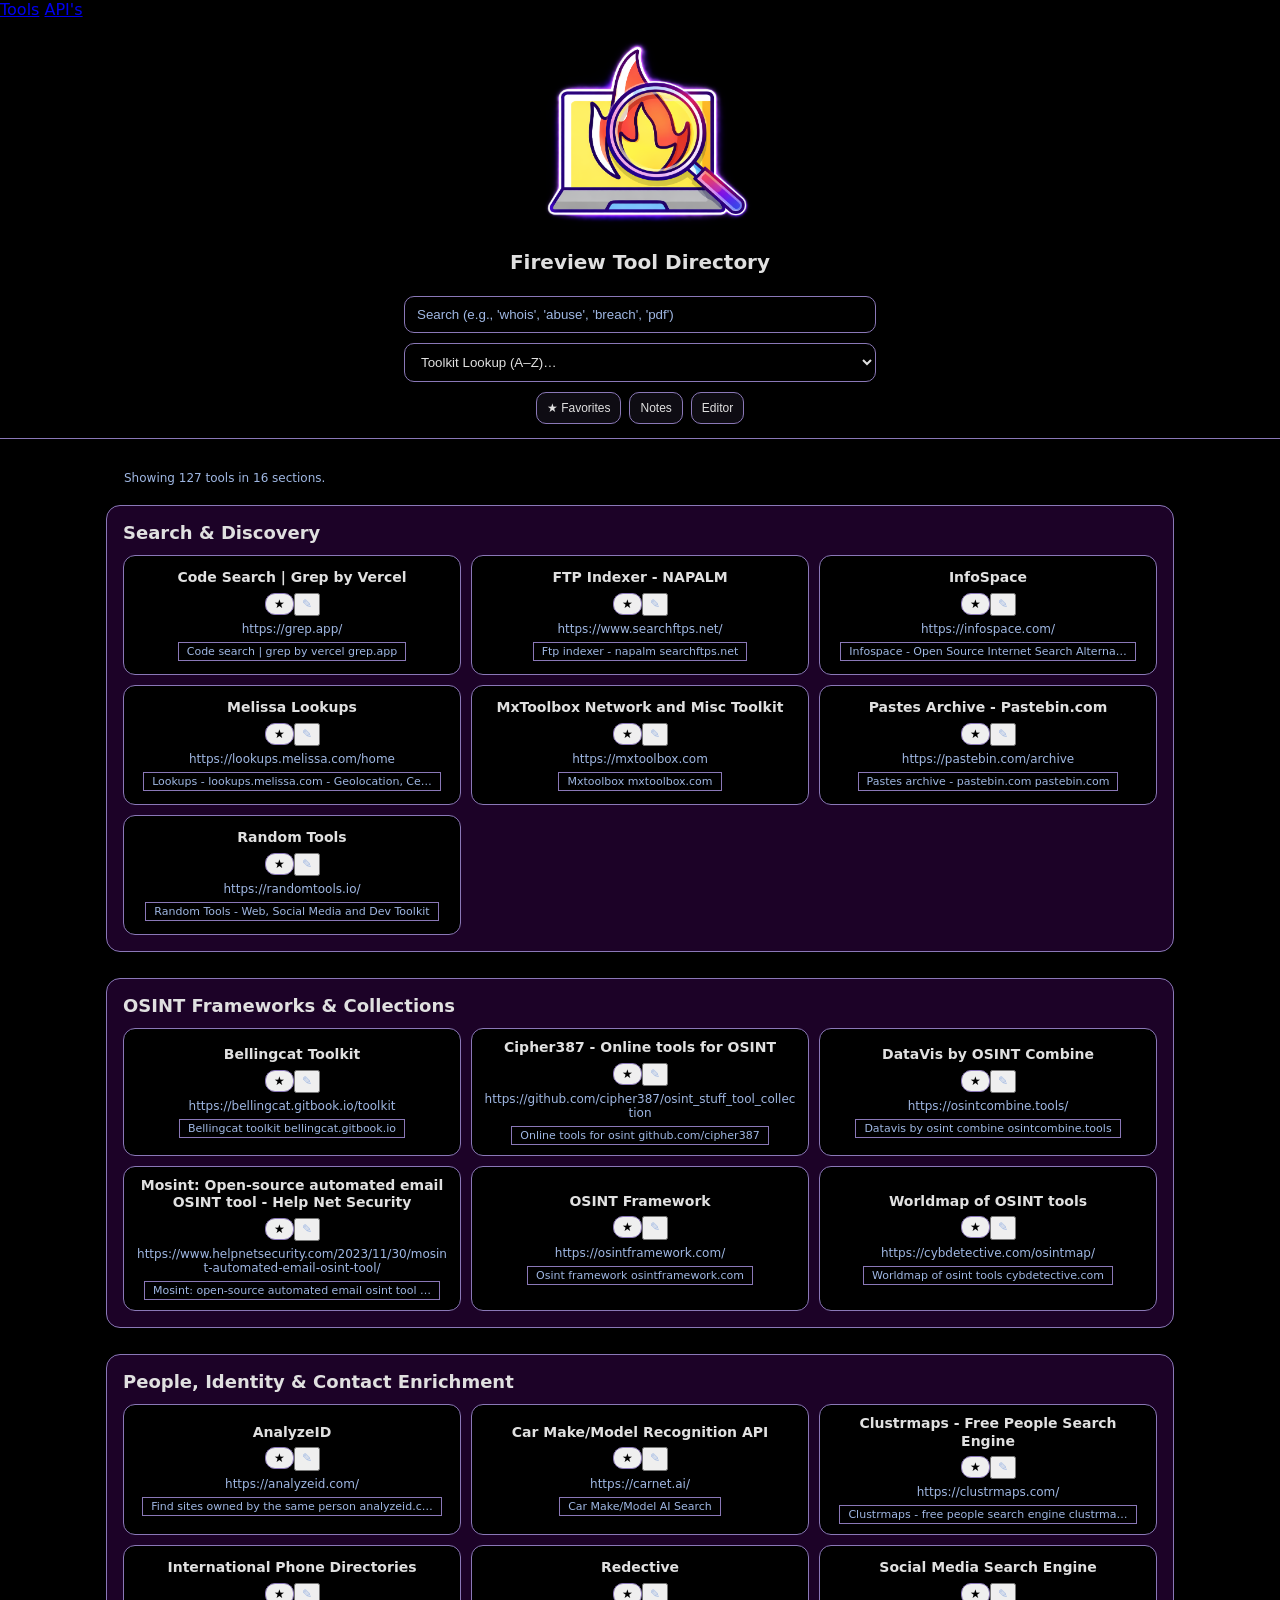
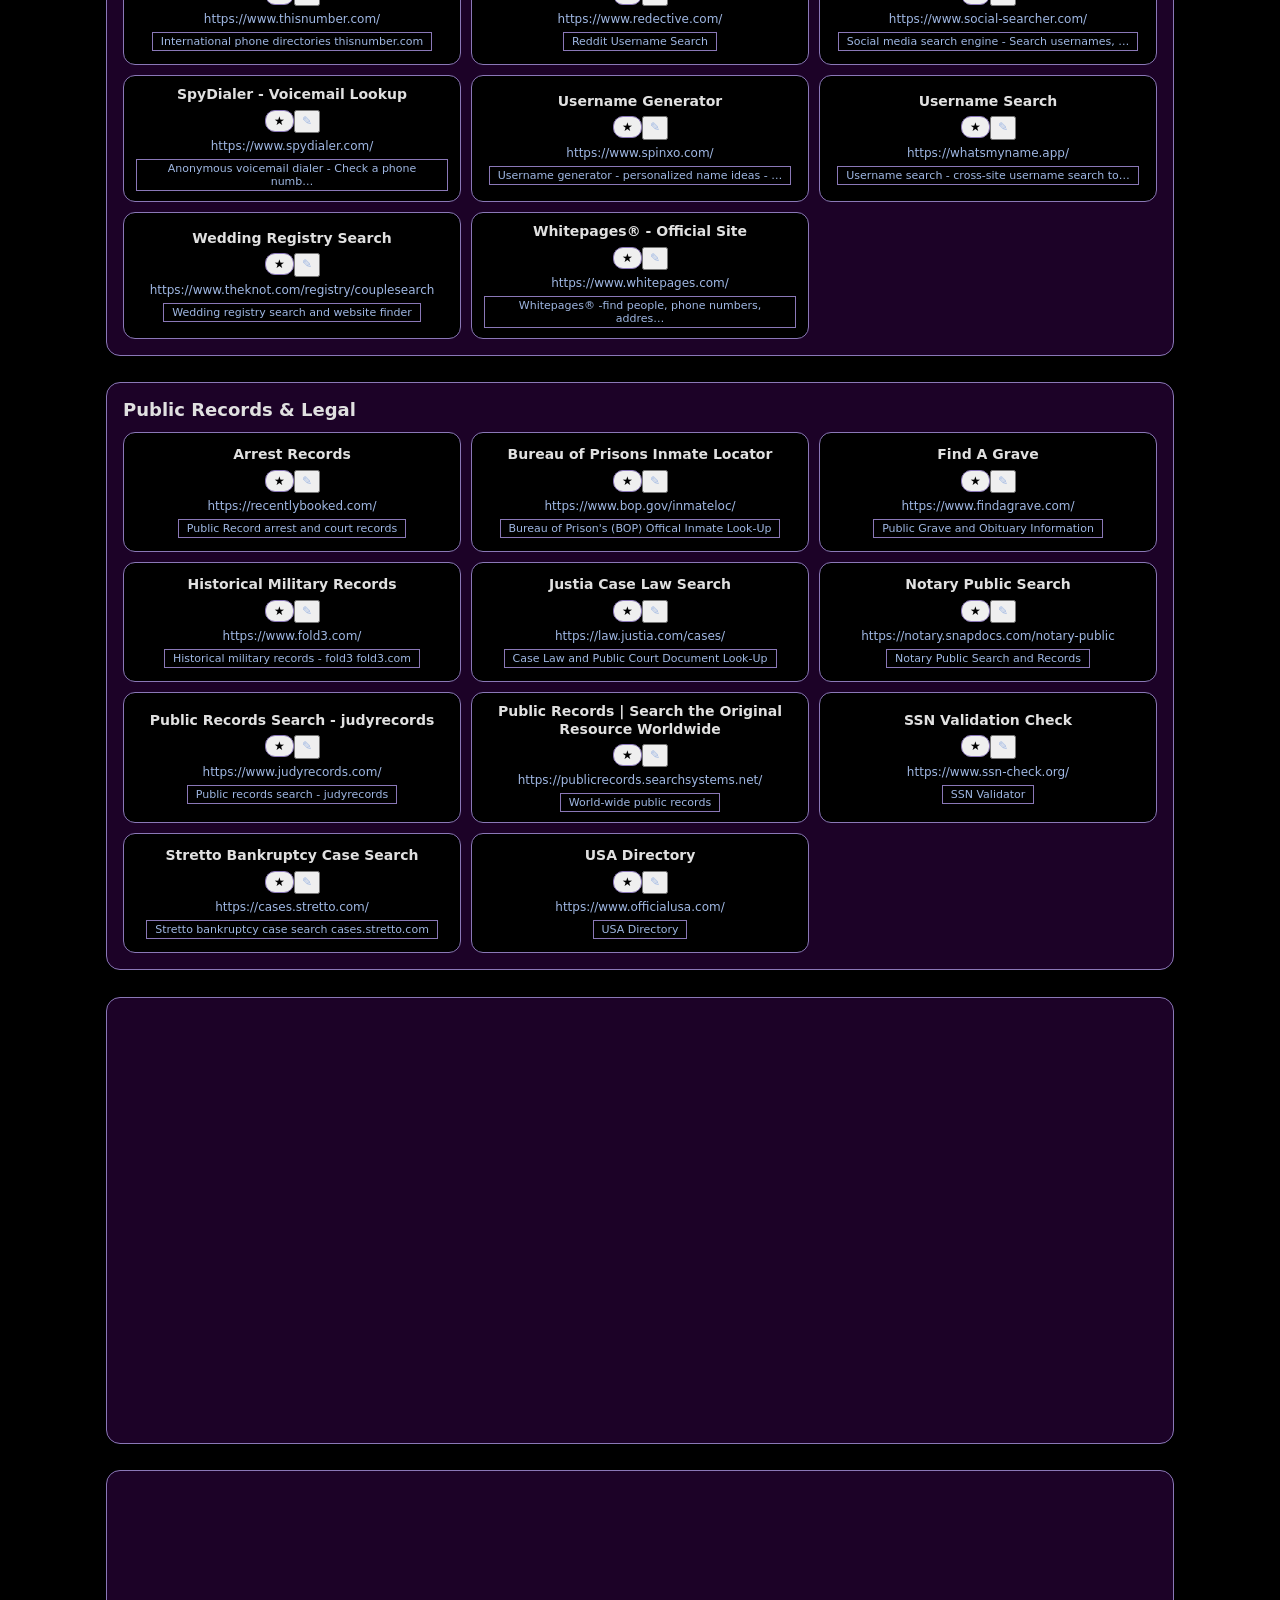
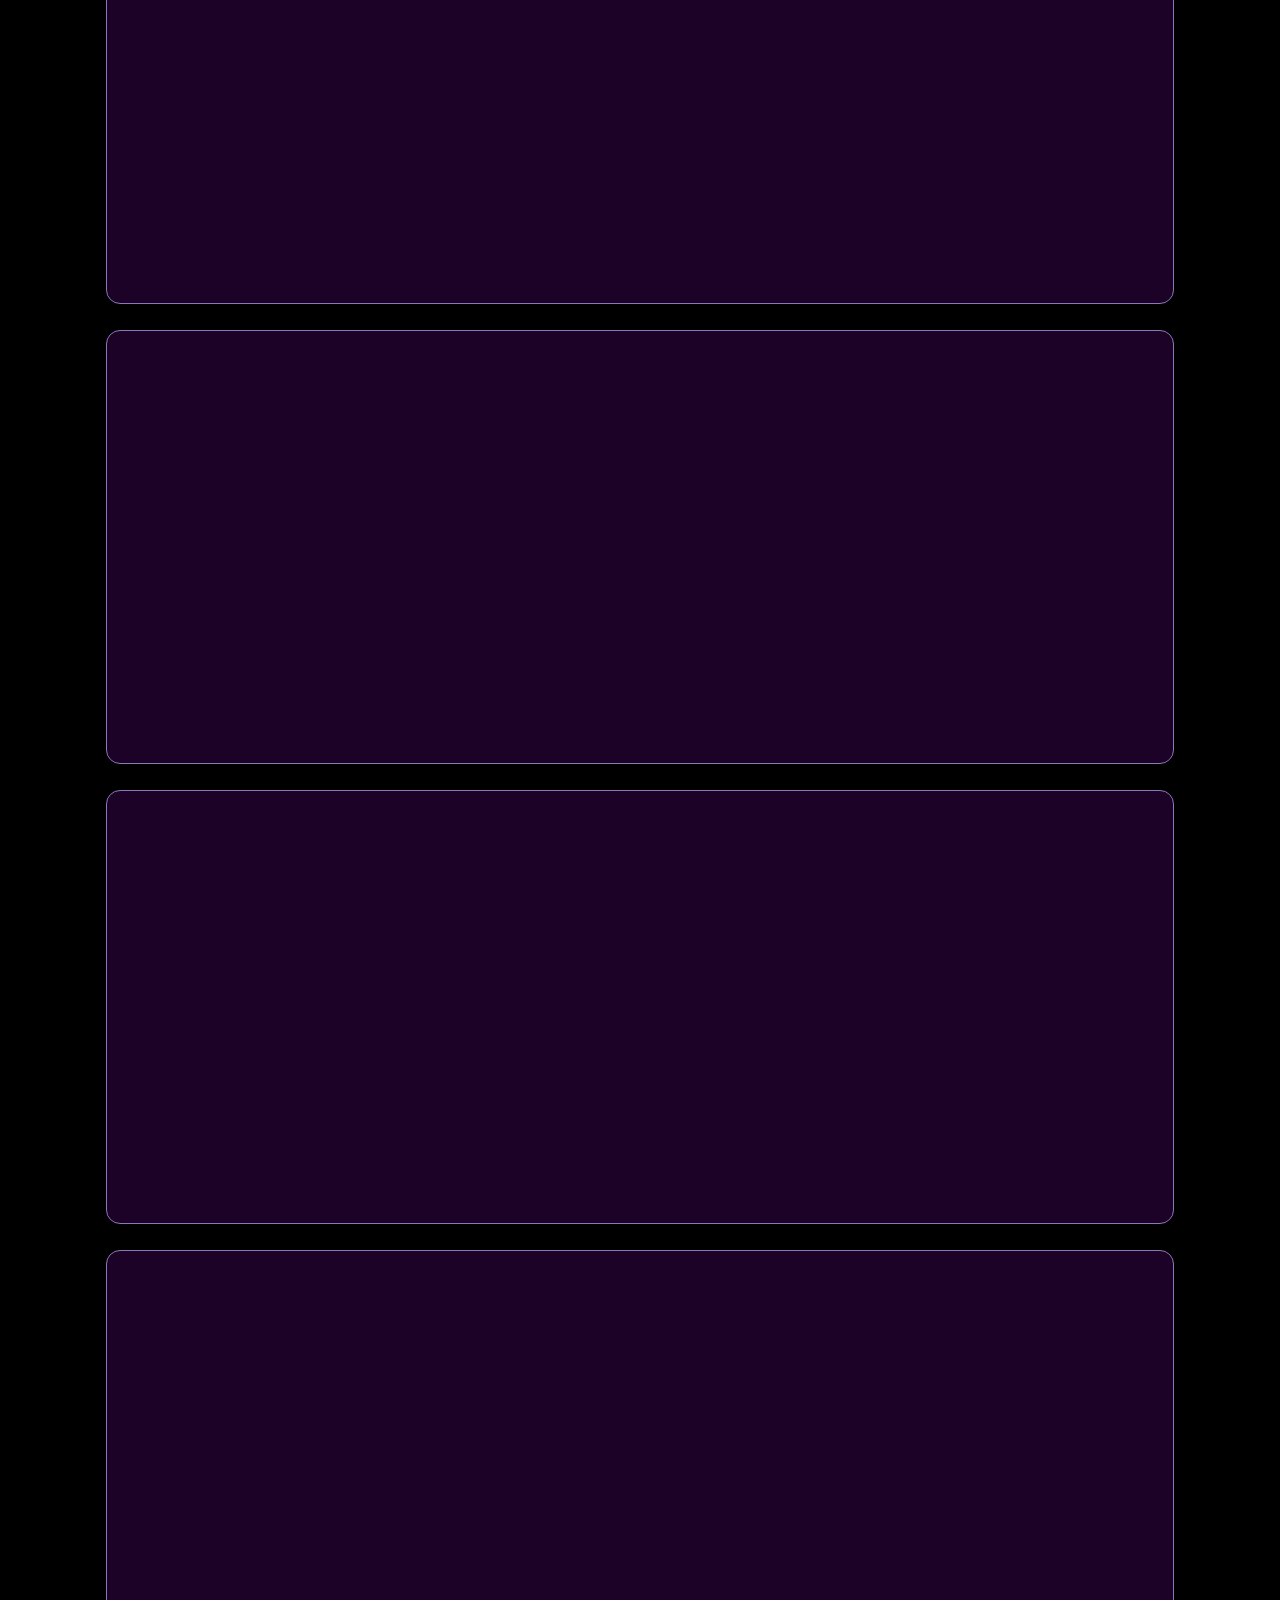
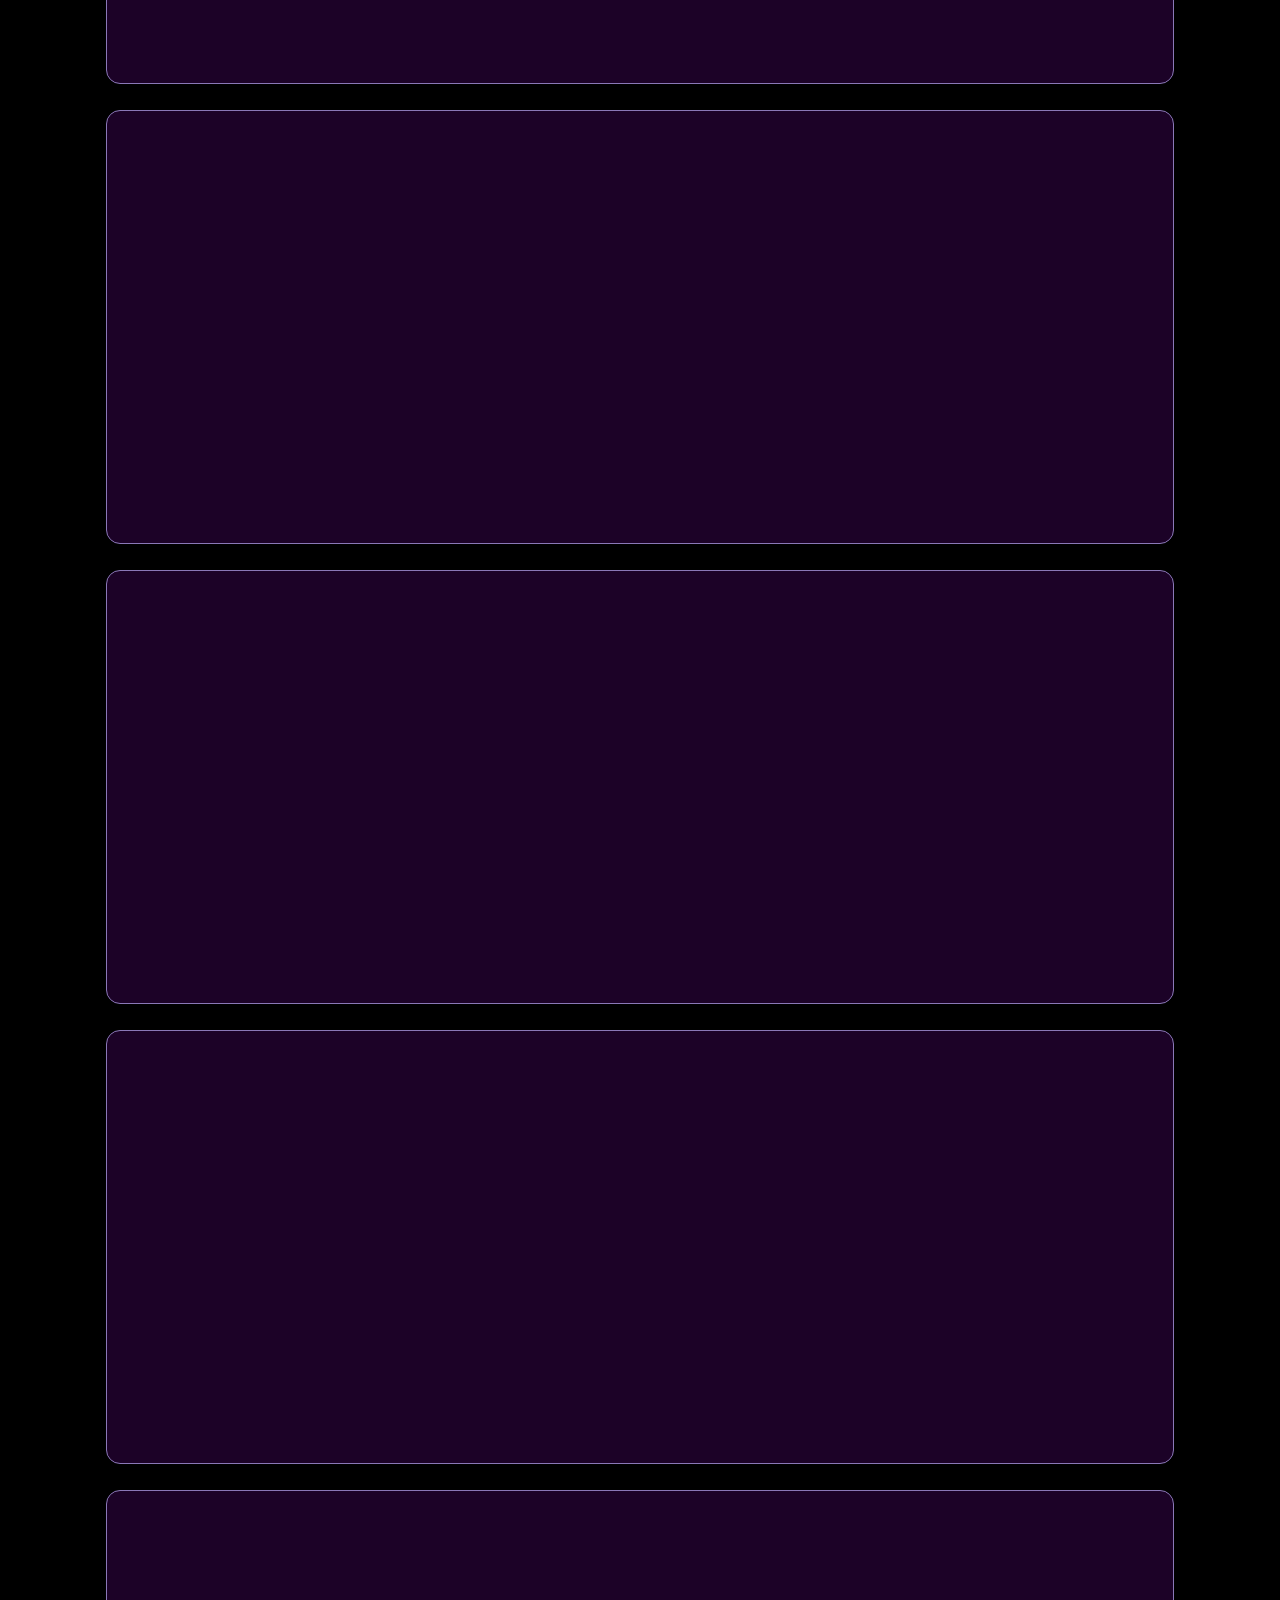
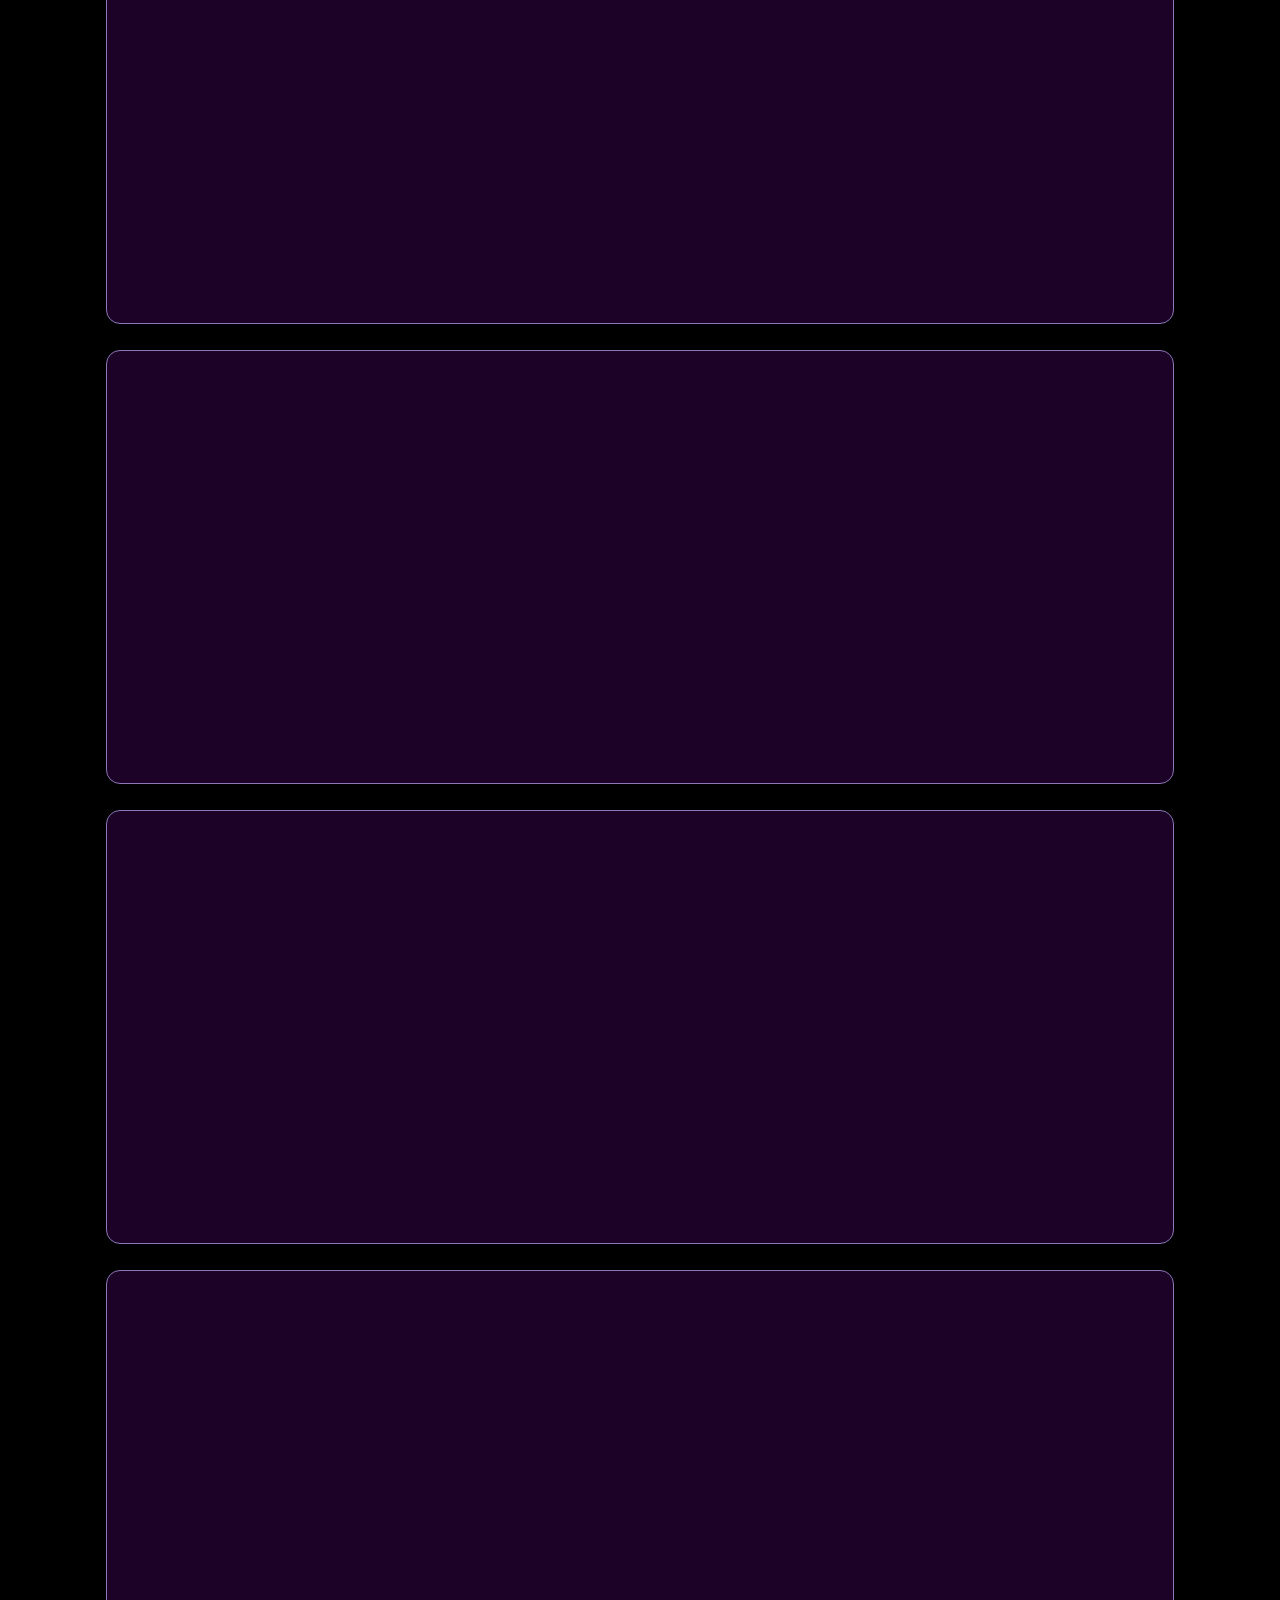
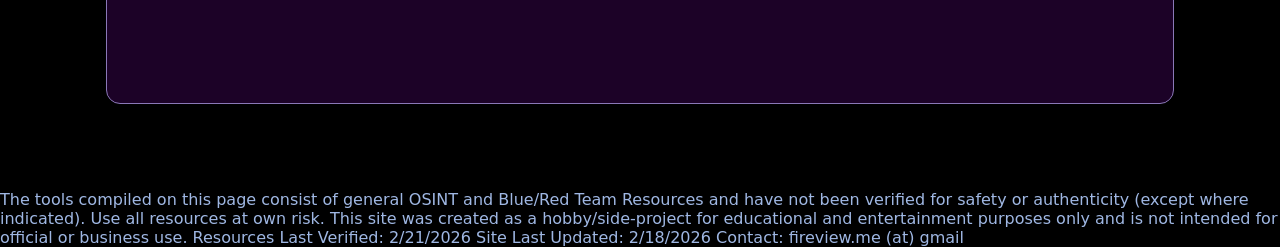
==== index.html @ 8c2f8621 "Update index.html added API page" ====
<!DOCTYPE html>
<html lang="en">
<head>
<meta charset="utf-8"/>
<meta content="width=device-width, initial-scale=1" name="viewport"/>
<meta http-equiv="Content-Security-Policy" content="default-src 'self'; img-src 'self' data:; style-src 'self'; script-src 'self'; base-uri 'self'; form-action 'self'; object-src 'none';"/>
<title>OSINT Tools Directory</title>
<nav class="site-nav"> <!-- API Nav Menu -->
  <a href="index.html" class="nav-link active">Tools</a>
  <a href="apis.html" class="nav-link">API's</a>
</nav>
<link href="images/Fireview_Logo_Final.png" rel="icon" type="image/png"/>
<link href="images/Fireview_favicon_black.ico" rel="icon" type="image/x-icon"/>
<link rel="stylesheet" href="assets/styles.css"/>
</head>
<body>
<header>
  <div class="wrap header-inner">
   <img class="site-logo" src="images/Fireview_Logo_No_Background.png" alt="Site Logo">
    <h1>Fireview Tool Directory</h1>
    <div class="controls">
      <input id="q" aria-label="Search tools" placeholder="Search (e.g., 'whois', 'abuse', 'breach', 'pdf')" type="search"/>
      <select aria-label="Open tool by name" id="alphaMenu">
        <option value="">Toolkit Lookup (A–Z)…</option>
      </select>
<!-- Favorites Toggle -->
      <div class="top-actions" id="topActions">
  <button class="btn ghost" id="btnFavToggle" title="Show favorites only (f)">★ Favorites</button>
  <button class="btn ghost" id="btnNotes" title="Open notes (n)">Notes</button>
  <button class="btn ghost" id="btnEditor" title="Open editor (e)">Editor</button>
</div>
<!-- Category Labels -->
      <div class="badges" id="badges">
        <a class="badge" href="#search-and-discovery"><span>Search &amp; Discovery</span> <span class="count">(10)</span></a>
        <a class="badge" href="#osint-frameworks-and-collections"><span>OSINT Frameworks &amp; Collections</span> <span class="count">(6)</span></a>
        <a class="badge" href="#people-identity-and-contact-enrichment"><span>People, Identity &amp; Contact Enrichment</span> <span class="count">(8)</span></a>
        <a class="badge" href="#public-records-and-legal"><span>Public Records &amp; Legal</span> <span class="count">(11)</span></a>
        <a class="badge" href="#companies-entities-and-corporate-registries"><span>Companies, Entities &amp; Corporate Registries</span> <span class="count">(7)</span></a>
        <a class="badge" href="#government-and-standards"><span>Government &amp; Standards</span> <span class="count">(11)</span></a>
        <a class="badge" href="#network-ip-and-infrastructure"><span>Network, IP &amp; Infrastructure</span> <span class="count">(17)</span></a>
        <a class="badge" href="#web-dns-ssl-and-email-diagnostics"><span>Web, DNS, SSL &amp; Email Diagnostics</span> <span class="count">(7)</span></a>
        <a class="badge" href="#threat-intel-malware-and-sandboxes"><span>Threat Intel, Malware &amp; Sandboxes</span> <span class="count">(3)</span></a>
        <a class="badge" href="#leaks-breaches-and-exploits"><span>Leaks, Breaches &amp; Exploits</span> <span class="count">(9)</span></a>
        <a class="badge" href="#web-archives-and-caching"><span>Web Archives &amp; Caching</span> <span class="count">(10)</span></a>
        <a class="badge" href="#media-files-and-forensics"><span>Media, Files &amp; Forensics</span> <span class="count">(7)</span></a>
        <a class="badge" href="#utilities-decode-convert-and-generate"><span>Utilities: Decode, Convert &amp; Generate</span> <span class="count">(13)</span></a>
        <a class="badge" href="#finance-and-investing-reference"><span>Finance &amp; Investing Reference</span> <span class="count">(4)</span></a>
        <a class="badge" href="#monitoring-and-outages"><span>Monitoring &amp; Outages</span> <span class="count">(4)</span></a>
        <a class="badge" href="#link-tracking-and-ip-loggers-use-ethically"><span>Link Tracking &amp; IP Loggers (Use Ethically)</span> <span class="count">(2)</span></a>
      </div>
    </div>
  </div>
</header>
<main id="main">
  <div id="resultsBar" class="results" aria-live="polite"></div>
  <div id="emptyState" class="empty hidden">No results. Try fewer or more generic keywords.</div>
<section data-category="Indexers &amp; Toolkits" id="search-and-discovery"><h2>Search &amp; Discovery</h2>
<ul>
<li class="tool" data-title="code search | grep by vercel grep.app https://grep.app/">
<div class="link">Code Search | Grep by Vercel</div>
<div class="meta"><a class="url-link" href="https://grep.app/" rel="noopener noreferrer" target="_blank">https://grep.app/</a>
<span class="pill"></span>
</div>
</li>
<li class="tool" data-title="ftp indexer - napalm searchftps.net https://www.searchftps.net/">
<div class="link">FTP Indexer - NAPALM</div>
<div class="meta"><a class="url-link" href="https://www.searchftps.net/" rel="noopener noreferrer" target="_blank">https://www.searchftps.net/</a>
<span class="pill"></span>
</div>
</li>
<li class="tool" data-title="infospace - Open Source Internet Search Alternative - infospace.com https://infospace.com/">
<div class="link">InfoSpace</div>
<div class="meta"><a class="url-link" href="https://infospace.com/" rel="noopener noreferrer" target="_blank">https://infospace.com/</a>
<span class="pill"></span>
</div>
</li>
<li class="tool" data-title="Lookups  - lookups.melissa.com - Geolocation, Census, Person and Business Lookup">
<div class="link">Melissa Lookups</div>
<div class="meta"><a class="url-link" href="https://lookups.melissa.com/home" rel="noopener noreferrer" target="_blank">https://lookups.melissa.com/home</a>
<span class="pill"></span>
</div>
</li>
<li class="tool" data-title="mxtoolbox mxtoolbox.com https://mxtoolbox.com">
<div class="link">MxToolbox Network and Misc Toolkit</div>
<div class="meta"><a class="url-link" href="https://mxtoolbox.com" rel="noopener noreferrer" target="_blank">https://mxtoolbox.com</a>
<span class="pill"></span>
</div>
</li>
<li class="tool" data-title="pastes archive - pastebin.com pastebin.com https://pastebin.com/archive">
<div class="link">Pastes Archive - Pastebin.com</div>
<div class="meta"><a class="url-link" href="https://pastebin.com/archive" rel="noopener noreferrer" target="_blank">https://pastebin.com/archive</a>
<span class="pill"></span>
</div>
</li>
<li class="tool" data-title="Random Tools - Web, Social Media and Dev Toolkit">
<div class="link">Random Tools</div>
<div class="meta"><a class="url-link" href="https://randomtools.io/" rel="noopener noreferrer" target="_blank">https://randomtools.io/</a>
<span class="pill"></span>
</div>
</li>
</ul>
</section>
<section data-category="OSINT Frameworks &amp; Collections" id="osint-frameworks-and-collections"><h2>OSINT Frameworks &amp; Collections</h2>
<ul>
<li class="tool" data-title="bellingcat toolkit bellingcat.gitbook.io https://bellingcat.gitbook.io/toolkit">
<div class="link">Bellingcat Toolkit</div>
<div class="meta"><a class="url-link" href="https://bellingcat.gitbook.io/toolkit" rel="noopener noreferrer" target="_blank">https://bellingcat.gitbook.io/toolkit</a>
<span class="pill"></span>
</div>
</li>
<li class="tool" data-title="online tools for osint github.com/cipher387">
<div class="link">Cipher387 - Online tools for OSINT</div>
<div class="meta"><a class="url-link" href="https://github.com/cipher387/osint_stuff_tool_collection" rel="noopener noreferrer" target="_blank">https://github.com/cipher387/osint_stuff_tool_collection</a>
<span class="pill"></span>
</div>
</li>
<li class="tool" data-title="datavis by osint combine osintcombine.tools https://osintcombine.tools/">
<div class="link">DataVis by OSINT Combine</div>
<div class="meta"><a class="url-link" href="https://osintcombine.tools/" rel="noopener noreferrer" target="_blank">https://osintcombine.tools/</a>
<span class="pill"></span>
</div>
</li>
<li class="tool" data-title="mosint: open-source automated email osint tool - help net security helpnetsecurity.com https://www.helpnetsecurity.com">
<div class="link">Mosint: Open-source automated email OSINT tool - Help Net Security</div>
<div class="meta"><a class="url-link" href="https://www.helpnetsecurity.com" rel="noopener noreferrer" target="_blank">https://www.helpnetsecurity.com/2023/11/30/mosint-automated-email-osint-tool/</a>
<span class="pill"></span>
</div>
</li>
<li class="tool" data-title="osint framework osintframework.com https://osintframework.com/">
<div class="link">OSINT Framework</div>
<div class="meta"><a class="url-link" href="https://osintframework.com/" rel="noopener noreferrer" target="_blank">https://osintframework.com/</a>
<span class="pill"></span>
</div>
</li>
<li class="tool" data-title="worldmap of osint tools cybdetective.com https://cybdetective.com/osintmap/">
<div class="link">Worldmap of OSINT tools</div>
<div class="meta"><a class="url-link" href="https://cybdetective.com/osintmap/" rel="noopener noreferrer" target="_blank">https://cybdetective.com/osintmap/</a>
<span class="pill"></span>
</div>
</li>
</ul>
</section>
<section data-category="People, Identity &amp; Contact Enrichment" id="people-identity-and-contact-enrichment"><h2>People, Identity &amp; Contact Enrichment</h2>
<ul>
<li class="tool" data-title="find sites owned by the same person analyzeid.com https://analyzeid.com/">
<div class="link">AnalyzeID</div>
<div class="meta"><a class="url-link" href="https://analyzeid.com/" rel="noopener noreferrer" target="_blank">https://analyzeid.com/</a>
<span class="pill"></span>
</div>
</li>
<li class="tool" data-title="Car Make/Model AI Search">
<div class="link">Car Make/Model Recognition API</div>
<div class="meta"><a class="url-link" href="https://carnet.ai/" rel="noopener noreferrer" target="_blank">https://carnet.ai/</a>
<span class="pill"></span>
</div>
</li>
<li class="tool" data-title="clustrmaps - free people search engine clustrmaps.com https://clustrmaps.com/">
<div class="link">Clustrmaps - Free People Search Engine</div>
<div class="meta"><a class="url-link" href="https://clustrmaps.com/" rel="noopener noreferrer" target="_blank">https://clustrmaps.com/</a>
<span class="pill"></span>
</div>
</li>
<li class="tool" data-title="international phone directories thisnumber.com https://www.thisnumber.com/">
<div class="link">International Phone Directories</div>
<div class="meta"><a class="url-link" href="https://www.thisnumber.com/" rel="noopener noreferrer" target="_blank">https://www.thisnumber.com/</a>
<span class="pill"></span>
</div>
</li>
<li class="tool" data-title="Reddit Username Search">
<div class="link">Redective</div>
<div class="meta"><a class="url-link" href="https://www.redective.com/" rel="noopener noreferrer" target="_blank">https://www.redective.com/</a>
<span class="pill"></span>
</div>
</li>
<li class="tool" data-title="social media search engine - Search usernames, hashtags, comments, profiles and more">
<div class="link">Social Media Search Engine</div>
<div class="meta"><a class="url-link" href="https://www.social-searcher.com/" rel="noopener noreferrer" target="_blank">https://www.social-searcher.com/</a>
<span class="pill"></span>
</div>
</li>
<li class="tool" data-title="Anonymous voicemail dialer - Check a phone numbers voicemail https://www.spydialer.com/">
<div class="link">SpyDialer - Voicemail Lookup</div>
<div class="meta"><a class="url-link" href="https://www.spydialer.com/" rel="noopener noreferrer" target="_blank">https://www.spydialer.com/</a>
<span class="pill"></span>
</div>
</li>
<li class="tool" data-title="username generator - personalized name ideas - available usernames search spinxo.com https://www.spinxo.com/">
<div class="link">Username Generator</div>
<div class="meta"><a class="url-link" href="https://www.spinxo.com/" rel="noopener noreferrer" target="_blank">https://www.spinxo.com/</a>
<span class="pill"></span>
</div>
</li>
<li class="tool" data-title="username search - cross-site username search tool - export to csv and other formats">
<div class="link">Username Search</div>
<div class="meta"><a class="url-link" href="https://whatsmyname.app/" rel="noopener noreferrer" target="_blank">https://whatsmyname.app/</a>
<span class="pill"></span>
</div>
</li>
<li class="tool" data-title="wedding registry search and website finder">
<div class="link">Wedding Registry Search</div>
<div class="meta"><a class="url-link" href="https://www.theknot.com/registry/couplesearch" rel="noopener noreferrer" target="_blank">https://www.theknot.com/registry/couplesearch</a>
<span class="pill"></span>
</div>
</li>
<li class="tool" data-title="whitepages® -find people, phone numbers, addresses &amp; more">
<div class="link">Whitepages® - Official Site</div>
<div class="meta"><a class="url-link" href="https://www.whitepages.com/" rel="noopener noreferrer" target="_blank">https://www.whitepages.com/</a>
<span class="pill"></span>
</div>
</li>
</ul>
</section>
<section data-category="Public Records &amp; Legal" id="public-records-and-legal"><h2>Public Records &amp; Legal</h2>
<ul>
<li class="tool" data-title="Public Record arrest and court records">
<div class="link">Arrest Records</div>
<div class="meta"><a class="url-link" href="https://recentlybooked.com/" rel="noopener noreferrer" target="_blank">https://recentlybooked.com/</a>
<span class="pill"></span>
</div>
</li>
<li class="tool" data-title="Bureau of Prison's (BOP) Offical Inmate Look-Up">
<div class="link">Bureau of Prisons Inmate Locator</div>
<div class="meta"><a class="url-link" href="https://www.bop.gov/inmateloc/" rel="noopener noreferrer" target="_blank">https://www.bop.gov/inmateloc/</a><span class="pill"></span>
</div>
</li>
<li class="tool" data-title="Public Grave and Obituary Information">
<div class="link">Find A Grave</div>
<div class="meta"><a class="url-link" href="https://www.findagrave.com/" rel="noopener noreferrer" target="_blank">https://www.findagrave.com/</a>
<span class="pill"></span>
</div>
</li>
<li class="tool" data-title="historical military records - fold3 fold3.com https://www.fold3.com/">
<div class="link">Historical Military Records</div>
<div class="meta"><a class="url-link" href="https://www.fold3.com/" rel="noopener noreferrer" target="_blank">https://www.fold3.com/</a>
<span class="pill"></span>
</div>
</li>
<li class="tool" data-title="Case Law and Public Court Document Look-Up">
<div class="link">Justia Case Law Search</div>
<div class="meta"><a class="url-link" href="https://law.justia.com/cases/" rel="noopener noreferrer" target="_blank">https://law.justia.com/cases/</a>
<span class="pill"></span>
</div>
</li>
<li class="tool" data-title="Notary Public Search and Records">
<div class="link">Notary Public Search</div>
<div class="meta"><a class="url-link" href="https://notary.snapdocs.com/notary-public" rel="noopener noreferrer" target="_blank">https://notary.snapdocs.com/notary-public</a>
<span class="pill"></span>
</div>
</li>
<li class="tool" data-title="public records search - judyrecords">
<div class="link">Public Records Search - judyrecords</div>
<div class="meta"><a class="url-link" href="https://www.judyrecords.com/" rel="noopener noreferrer" target="_blank">https://www.judyrecords.com/</a>
<span class="pill"></span>
</div>
</li>
<li class="tool" data-title="World-wide public records">
<div class="link">Public Records | Search the Original Resource Worldwide</div>
<div class="meta"><a class="url-link" href="https://publicrecords.searchsystems.net/" rel="noopener noreferrer" target="_blank">https://publicrecords.searchsystems.net/</a>
<span class="pill"></span>
</div>
</li>
<li class="tool" data-title="SSN Validator">
<div class="link">SSN Validation Check</div>
<div class="meta"><a class="url-link" href="https://www.ssn-check.org/" rel="noopener noreferrer" target="_blank">https://www.ssn-check.org/</a>
<span class="pill"></span>
</div>
</li>
<li class="tool" data-title="stretto bankruptcy case search cases.stretto.com https://cases.stretto.com/">
<div class="link">Stretto Bankruptcy Case Search</div>
<div class="meta"><a class="url-link" href="https://cases.stretto.com/" rel="noopener noreferrer" target="_blank">https://cases.stretto.com/</a>
<span class="pill"></span>
</div>
</li>
<li class="tool" data-title="USA Directory">
<div class="link">USA Directory</div>
<div class="meta"><a class="url-link" href="https://www.officialusa.com/" rel="noopener noreferrer" target="_blank">https://www.officialusa.com/</a>
<span class="pill"></span>
</div>
</li>
</ul>
</section>
<section data-category="Companies, Entities &amp; Corporate Registries" id="companies-entities-and-corporate-registries"><h2>Companies, Entities &amp; Corporate Registries</h2>
<ul>
<li class="tool" data-title="email finder: free email search - no signup required | experte.com experte.com https://www.experte.com/email-finder">
<div class="link">Business Email Finder: Free Business Email Search</div>
<div class="meta"><a class="url-link" href="https://www.experte.com/email-finder" rel="noopener noreferrer" target="_blank">https://www.experte.com/email-finder</a>
<span class="pill"></span>
</div>
</li>
<li class="tool" data-title="Corporate Information and News">
<div class="link">Company Index | The Layoff</div>
<div class="meta"><a class="url-link" href="https://www.thelayoff.com/index/e/page-1" rel="noopener noreferrer" target="_blank">https://www.thelayoff.com/index/e/page-1</a>
<span class="pill"></span>
</div>
</li>
<li class="tool" data-title="corporation wiki - find connections between people and companies">
<div class="link">Corporation Wiki - Find Connections between People and Companies</div>
<div class="meta"><a class="url-link" href="https://www.corporationwiki.com/" rel="noopener noreferrer" target="_blank">https://www.corporationwiki.com/</a>
<span class="pill"></span>
</div>
</li>
<li class="tool" data-title="importyeti - find quality suppliers importyeti.com https://www.importyeti.com/">
<div class="link">ImportYeti - Find Quality Suppliers</div>
<div class="meta"><a class="url-link" href="https://www.importyeti.com/" rel="noopener noreferrer" target="_blank">https://www.importyeti.com/</a>
<span class="pill"></span>
</div>
</li>
<li class="tool" data-title="open payrolls public salary database openpayrolls.com https://openpayrolls.com/">
<div class="link">Open Payrolls</div>
<div class="meta"><a class="url-link" href="https://openpayrolls.com/" rel="noopener noreferrer" target="_blank">https://openpayrolls.com/</a>
<span class="pill"></span>
</div>
</li>
<li class="tool" data-title="opencorporates.com opencorporates.com https://opencorporates.com/">
<div class="link">opencorporates.com</div>
<div class="meta"><a class="url-link" href="https://opencorporates.com/" rel="noopener noreferrer" target="_blank">https://opencorporates.com/</a>
<span class="pill"></span>
</div>
</li>
<li class="tool" data-title="public corp lookup qpublic.schneidercorp.com https://qpublic.schneidercorp.com/">
<div class="link">Public Corp Lookup</div>
<div class="meta"><a class="url-link" href="https://qpublic.schneidercorp.com/" rel="noopener noreferrer" target="_blank">https://qpublic.schneidercorp.com/</a>
<span class="pill"></span>
</div>
</li>
</ul>
</section>
<section data-category="Government &amp; Standards" id="government-and-standards"><h2>Government &amp; Standards</h2>
<ul>
<li class="tool" data-title="department of justice justice.gov https://www.justice.gov/">
<div class="link">Department of Justice</div>
<div class="meta"><a class="url-link" href="https://www.justice.gov/" rel="noopener noreferrer" target="_blank">https://www.justice.gov/</a>
<span class="pill"></span>
</div>
</li>
<li class="tool" data-title="dru sjodin national sex offender public website nsopw.gov https://www.nsopw.gov/">
<div class="link">Dru Sjodin National Sex Offender Public Website</div>
<div class="meta"><a class="url-link" href="https://www.nsopw.gov/" rel="noopener noreferrer" target="_blank">https://www.nsopw.gov/</a>
<span class="pill"></span>
</div>
</li>
<li class="tool" data-title="edgar full text search | sec.gov sec.gov https://www.sec.gov/edgar/search/">
<div class="link">EDGAR Full Text Search | SEC.gov</div>
<div class="meta"><a class="url-link" href="https://www.sec.gov/edgar/search/" rel="noopener noreferrer" target="_blank">https://www.sec.gov/edgar/search/</a>
<span class="pill"></span>
</div>
</li>
<li class="tool" data-title="fbi.gov vault.fbi.gov https://vault.fbi.gov/reading-room-index">
<div class="link">fbi.gov</div>
<div class="meta"><a class="url-link" href="https://vault.fbi.gov/reading-room-index" rel="noopener noreferrer" target="_blank">https://vault.fbi.gov/reading-room-index</a>
<span class="pill"></span>
</div>
</li>
<li class="tool" data-title="fraud alerts | office of inspector general oig.treasury.gov https://oig.treasury.gov/fraud-alerts">
<div class="link">Fraud Alerts | Office of Inspector General</div>
<div class="meta"><a class="url-link" href="https://oig.treasury.gov/fraud-alerts" rel="noopener noreferrer" target="_blank">https://oig.treasury.gov/fraud-alerts</a>
<span class="pill"></span>
</div>
</li>
<li class="tool" data-title="identitytheft.gov - other contact information identitytheft.gov https://www.identitytheft.gov/top-company-contacts">
<div class="link">IdentityTheft.gov - Other Contact Information</div>
<div class="meta"><a class="url-link" href="https://www.identitytheft.gov/Top-Company-Contacts" rel="noopener noreferrer" target="_blank">https://www.identitytheft.gov/Top-Company-Contacts</a>
<span class="pill"></span>
</div>
</li>
<li class="tool" data-title="internet crime complaint center (ic3) ic3.gov https://www.ic3.gov/">
<div class="link">Internet Crime Complaint Center (IC3)</div>
<div class="meta"><a class="url-link" href="https://www.ic3.gov/" rel="noopener noreferrer" target="_blank">https://www.ic3.gov/</a>
<span class="pill"></span>
</div>
</li>
<li class="tool" data-title="internet engineering task force ietf.org https://www.ietf.org/">
<div class="link">Internet Engineering Task Force</div>
<div class="meta"><a class="url-link" href="https://www.ietf.org/" rel="noopener noreferrer" target="_blank">https://www.ietf.org/</a>
<span class="pill"></span>
</div>
</li>
<li class="tool" data-title="national archives | https://www.archives.gov/research/genealogy">
<div class="link">National Archives | Resources for Genealogists and Family Historians</div>
<div class="meta"><a class="url-link" href="https://www.archives.gov/research/genealogy" rel="noopener noreferrer" target="_blank">https://www.archives.gov/research/genealogy</a>
<span class="pill"></span>
</div>
</li>
<li class="tool" data-title="owasp cheat sheet series cheatsheetseries.owasp.org https://cheatsheetseries.owasp.org/index.html">
<div class="link">OWASP Cheat Sheet Series</div>
<div class="meta"><a class="url-link" href="https://cheatsheetseries.owasp.org/index.html" rel="noopener noreferrer" target="_blank">https://cheatsheetseries.owasp.org/index.html</a>
<span class="pill"></span>
</div>
</li>
<li class="tool" data-title="usagov usa.gov https://www.usa.gov/">
<div class="link">USAGov</div>
<div class="meta"><a class="url-link" href="https://www.usa.gov/" rel="noopener noreferrer" target="_blank">https://www.usa.gov/</a>
<span class="pill"></span>
</div>
</li>
</ul>
</section>
<section data-category="Network, IP &amp; Infrastructure" id="network-ip-and-infrastructure"><h2>Network, IP &amp; Infrastructure</h2>
<ul>
<li class="tool" data-title="abuseipdb - ip address blacklist check abuseipdb.com https://www.abuseipdb.com/">
<div class="link">AbuseIPDB - IP Address Blacklist Check</div>
<div class="meta"><a class="url-link" href="https://www.abuseipdb.com/" rel="noopener noreferrer" target="_blank">https://www.abuseipdb.com/</a>
<span class="pill"></span>
</div>
</li>
<li class="tool" data-title="bulk ip lookup infobyip.com https://www.infobyip.com/ipbulklookup.php">
<div class="link">Bulk IP Lookup</div>
<div class="meta"><a class="url-link" href="https://www.infobyip.com/ipbulklookup.php" rel="noopener noreferrer" target="_blank">https://www.infobyip.com/ipbulklookup.php</a>
<span class="pill"></span>
</div>
</li>
<li class="tool" data-title="Censys.io - IP Host and Certificate Information https://search.censys.io/">
<div class="link">Censys.io - IP Host and Certificate Information</div>
<div class="meta"><a class="url-link" href="https://search.censys.io/" rel="noopener noreferrer" target="_blank">https://search.censys.io/</a>
<span class="pill"></span>
</div>
</li>
<li class="tool" data-title="dns records and full dns report securitytrails.com https://securitytrails.com">
<div class="link">DNS records and Full DNS Report</div>
<div class="meta"><a class="url-link" href="https://securitytrails.com" rel="noopener noreferrer" target="_blank">https://securitytrails.com</a>
<span class="pill"></span>
</div>
</li>
<li class="tool" data-title="domain investigator.io">
<div class="link">Domain Investigator</div>
<div class="meta"><a class="url-link" href="https://abhijithb200.github.io/investigator/" rel="noopener noreferrer" target="_blank">https://abhijithb200.github.io/investigator/</a>
<span class="pill"></span>
</div>
</li>
<li class="tool" data-title="domains integrity service by hold security llc. holdintegrity.com https://holdintegrity.com/checker">
<div class="link">Domains Integrity Service by Hold Security LLC</div>
<div class="meta"><a class="url-link" href="https://holdintegrity.com/checker" rel="noopener noreferrer" target="_blank">https://holdintegrity.com/checker</a>
<span class="pill"></span>
</div>
</li>
<li class="tool" data-title="icann lookup lookup.icann.org https://lookup.icann.org/en">
<div class="link">ICANN Lookup</div>
<div class="meta"><a class="url-link" href="https://lookup.icann.org/en" rel="noopener noreferrer" target="_blank">https://lookup.icann.org/en</a>
<span class="pill"></span>
</div>
</li>
<li class="tool" data-title="ip address data with ipinfo api tools - ipinfo.io ipinfo.io https://ipinfo.io/tools/map">
<div class="link">IP Address Data with IPinfo API Tools - IPinfo.io</div>
<div class="meta"><a class="url-link" href="https://ipinfo.io/tools/map" rel="noopener noreferrer" target="_blank">https://ipinfo.io/tools/map</a>
<span class="pill"></span>
</div>
</li>
<li class="tool" data-title="ip whois lookup whois.com https://www.whois.com/whois/">
<div class="link">IP Whois Lookup</div>
<div class="meta"><a class="url-link" href="https://www.whois.com/whois/" rel="noopener noreferrer" target="_blank">https://www.whois.com/whois/</a>
<span class="pill"></span>
</div>
</li>
<li class="tool" data-title="multiple origin routes report - bgp.he.net bgp.he.net https://bgp.he.net">
<div class="link">Multiple Origin Routes Report - bgp.he.net</div>
<div class="meta"><a class="url-link" href="https://bgp.he.net" rel="noopener noreferrer" target="_blank">https://bgp.he.net</a>
<span class="pill"></span>
</div>
</li>
<li class="tool" data-title="network intelligence | netify netify.ai https://www.netify.ai/">
<div class="link">Network Intelligence | Netify</div>
<div class="meta"><a class="url-link" href="https://www.netify.ai/" rel="noopener noreferrer" target="_blank">https://www.netify.ai/</a>
<span class="pill"></span>
</div>
</li>
<li class="tool" data-title="openstreetmap openstreetmap.org https://www.openstreetmap.org">
<div class="link">OpenStreetMap</div>
<div class="meta"><a class="url-link" href="https://www.openstreetmap.org" rel="noopener noreferrer" target="_blank">https://www.openstreetmap.org</a>
<span class="pill"></span>
</div>
</li>
<li class="tool" data-title="Peeringdb - Public Internet Database Server Lookup- https://peeringdb.com">
<div class="link">Peeringdb</div>
<div class="meta"><a class="url-link" href="https://www.peeringdb.com" rel="noopener noreferrer" target="_blank">https://www.peeringdb.com</a>
<span class="pill"></span>
</div>
</li>
<li class="tool" data-title="port scanner - check, test, secure portscanner.online https://portscanner.online/">
<div class="link">Port scanner - Check, Test, Secure</div>
<div class="meta"><a class="url-link" href="https://portscanner.online/" rel="noopener noreferrer" target="_blank">https://portscanner.online/</a>
<span class="pill"></span>
</div>
</li>
<li class="tool" data-title="reverse ip, ns, mx, whois and search tools dnslytics.com https://dnslytics.com/">
<div class="link">Reverse IP, NS, MX, WHOIS and Search Tools</div>
<div class="meta"><a class="url-link" href="https://dnslytics.com/" rel="noopener noreferrer" target="_blank">https://dnslytics.com/</a>
<span class="pill"></span>
</div>
</li>
<li class="tool" data-title="shodan.io shodan.io https://www.shodan.io/">
<div class="link">shodan.io</div>
<div class="meta"><a class="url-link" href="https://www.shodan.io/" rel="noopener noreferrer" target="_blank">https://www.shodan.io/</a>
<span class="pill"></span>
</div>
</li>
<li class="tool" data-title="Wigle -  - wigle.net - https://wigle.net">
<div class="link">Wireless Network Database Query</div>
<div class="meta"><a class="url-link" href="https://wigle.net" rel="noopener noreferrer" target="_blank">https://wigle.net</a>
<span class="pill"></span>
</div>
</li>
</ul>
</section>
<section data-category="Web, DNS, SSL &amp; Email Diagnostics" id="web-dns-ssl-and-email-diagnostics"><h2>Web, DNS, SSL &amp; Email Diagnostics</h2>
<ul>
<li class="tool" data-title="cms detector whatcms.org https://whatcms.org/">
<div class="link">CMS Detector</div>
<div class="meta"><a class="url-link" href="https://whatcms.org/" rel="noopener noreferrer" target="_blank">https://whatcms.org/</a>
<span class="pill"></span>
</div>
</li>
<li class="tool" data-title="cookie checker for websites cookieserve.com https://www.cookieserve.com/">
<div class="link">Cookie checker for websites</div>
<div class="meta"><a class="url-link" href="https://www.cookieserve.com/" rel="noopener noreferrer" target="_blank">https://www.cookieserve.com/</a>
<span class="pill"></span>
</div>
</li>
<li class="tool" data-title="dns propagation checker whatsmydns.net https://www.whatsmydns.net/">
<div class="link">DNS Propagation Checker</div>
<div class="meta"><a class="url-link" href="https://www.whatsmydns.net/" rel="noopener noreferrer" target="_blank">https://www.whatsmydns.net/</a>
<span class="pill"></span>
</div>
</li>
<li class="tool" data-title="email reputation emailrep.io https://emailrep.io/">
<div class="link">Email Reputation</div>
<div class="meta"><a class="url-link" href="https://emailrep.io/" rel="noopener noreferrer" target="_blank">https://emailrep.io/</a>
<span class="pill"></span>
</div>
</li>
<li class="tool" data-title="analyse your http response headers securityheaders.com https://securityheaders.com/">
<div class="link">Security Header Analyser</div>
<div class="meta"><a class="url-link" href="https://securityheaders.com/" rel="noopener noreferrer" target="_blank">https://securityheaders.com/</a>
<span class="pill"></span>
</div>
</li>
<li class="tool" data-title="whatismybrowser.com explore.whatismybrowser.com https://explore.whatismybrowser.com/useragents/parse/">
<div class="link">WhatIsMyBrowser.com</div>
<div class="meta"><a class="url-link" href="https://explore.whatismybrowser.com/useragents/parse/" rel="noopener noreferrer" target="_blank">https://explore.whatismybrowser.com/useragents/parse/</a>
<span class="pill"></span>
</div>
</li>
</ul>
</section>
<section data-category="Threat Intel, Malware &amp; Sandboxes" id="threat-intel-malware-and-sandboxes"><h2>Threat Intel, Malware &amp; Sandboxes</h2>
<ul>
<li class="tool" data-title="automated malware analysis - joe sandbox cloud basic joesandbox.com https://www.joesandbox.com">
<div class="link">Automated Malware Analysis - Joe Sandbox Cloud Basic</div>
<div class="meta"><a class="url-link" href="https://www.joesandbox.com" rel="noopener noreferrer" target="_blank">https://www.joesandbox.com</a>
<span class="pill"></span>
</div>
</li>
<li class="tool" data-title="urlscan.io urlscan.io https://urlscan.io/search/#*">
<div class="link">urlscan.io</div>
<div class="meta"><a class="url-link" href="https://urlscan.io/search/#*" rel="noopener noreferrer" target="_blank">https://urlscan.io/search/#*</a>
<span class="pill"></span>
</div>
</li>
<li class="tool" data-title="virustotal - home virustotal.com https://www.virustotal.com">
<div class="link">VirusTotal - Home</div>
<div class="meta"><a class="url-link" href="https://www.virustotal.com" rel="noopener noreferrer" target="_blank">https://www.virustotal.com</a>
<span class="pill"></span>
</div>
</li>
</ul>
</section>
<section data-category="Leaks, Breaches &amp; Exploits" id="leaks-breaches-and-exploits"><h2>Leaks, Breaches &amp; Exploits</h2>
<div class="note">For defensive/security research and informational purposes only.</div>
<ul>
<li class="tool" data-title="leaked data business-data-leaks.com https://business-data-leaks.com/">
<div class="link">Business Data Leaks - *Use Caution* </div>
<div class="meta"><a class="url-link" href="https://business-data-leaks.com/" rel="noopener noreferrer" target="_blank">https://business-data-leaks.com/</a>
<span class="pill"></span>
</div>
</li>
<li class="tool" data-title="digital footprint check - Social Media and Data Breach Search">
<div class="link">Digital Footprint Check</div>
<div class="meta"><a class="url-link" href="https://www.digitalfootprintcheck.com/checks/free-checker.html" rel="noopener noreferrer" target="_blank">https://www.digitalfootprintcheck.com/checks/free-checker.html</a>
<span class="pill"></span>
</div>
</li>
<li class="tool" data-title="exploit database - exploits for penetration testers, researchers, and ethical hackers exploit-db.com https://www.exploit-db.com/">
<div class="link">Exploit Database</div>
<div class="meta"><a class="url-link" href="https://www.exploit-db.com/" rel="noopener noreferrer" target="_blank">https://www.exploit-db.com/</a><span class="pill"></span>
</div>
</li>
<li class="tool" data-title="exploit trends dashboard.shadowserver.org https://dashboard.shadowserver.org/">
<div class="link">Exploit Trends</div>
<div class="meta"><a class="url-link" href="https://dashboard.shadowserver.org/" rel="noopener noreferrer" target="_blank">https://dashboard.shadowserver.org/</a>
<span class="pill"></span>
</div>
</li>
<li class="tool" data-title="Exploit -  - exploit.in - https://exploit.in">
<div class="link">Exploit.in - Russian Hosted Exploit/Breach News and Updates Forum </div>
<div class="meta"><a class="url-link" href="https://exploit.in" rel="noopener noreferrer" target="_blank">https://exploit.in</a>
<span class="pill"></span>
</div>
</li>
<li class="tool" data-title="have i been pwned: check if your email has been compromised in a data breach haveibeenpwned.com https://haveibeenpwned.com/">
<div class="link">Have I Been Pwned</div>
<div class="meta"><a class="url-link" href="https://haveibeenpwned.com/" rel="noopener noreferrer" target="_blank">https://haveibeenpwned.com/</a>
<span class="pill"></span>
</div>
</li>
<li class="tool" data-title="icij offshore leaks database offshoreleaks.icij.org https://offshoreleaks.icij.org/">
<div class="link">ICIJ - Offshore Leaks Database - Panama Papers, Pandora Files</div>
<div class="meta"><a class="url-link" href="https://offshoreleaks.icij.org/" rel="noopener noreferrer" target="_blank">https://offshoreleaks.icij.org/</a><span class="pill"></span>
</div>
</li>
<li class="tool" data-title="leak - lookup | data breach search engine leak-lookup.com https://leak-lookup.com/">
<div class="link">Leak - Lookup | Data Breach Search Engine</div>
<div class="meta"><a class="url-link" href="https://leak-lookup.com/" rel="noopener noreferrer" target="_blank">https://leak-lookup.com/</a>
<span class="pill"></span>
</div>
</li>
<li class="tool" data-title="Ransomlook -  - ransomlook.io - https://ransomlook.io">
<div class="link">Ransomlook - Ransomware Campaign Tracker</div>
<div class="meta"><a class="url-link" href="https://ransomlook.io" rel="noopener noreferrer" target="_blank">https://ransomlook.io</a>
<span class="pill"></span>
</div>
</li>
</ul>
</section>
<section data-category="Web Archives &amp; Caching" id="web-archives-and-caching"><h2>Web Archives &amp; Caching</h2>
<ul>
<li class="tool" data-title="american archive of public broadcasting americanarchive.org https://americanarchive.org/">
<div class="link">American Archive of Public Broadcasting</div>
<div class="meta"><a class="url-link" href="https://americanarchive.org/" rel="noopener noreferrer" target="_blank">https://americanarchive.org/</a>
<span class="pill"></span>
</div>
</li>
<li class="tool" data-title="darkowl, llc darkowl.com https://www.darkowl.com/blog-content/">
<div class="link">DarkOwl, LLC</div>
<div class="meta"><a class="url-link" href="https://www.darkowl.com/blog-content/" rel="noopener noreferrer" target="_blank">https://www.darkowl.com/blog-content/</a>
<span class="pill"></span>
</div>
</li>
<li class="tool" data-title="encyclopedia dramatica encyclopediadramatica.online https://encyclopediadramatica.online/main_page">
<div class="link">Encyclopedia Dramatica</div>
<div class="meta"><a class="url-link" href="https://encyclopediadramatica.online/Main_Page" rel="noopener noreferrer" target="_blank">https://encyclopediadramatica.online/Main_Page</a>
<span class="pill"></span>
</div>
</li>
<li class="tool" data-title="historic aerials: viewer historicaerials.com https://historicaerials.com/viewer">
<div class="link">Historic Aerials: Viewer</div>
<div class="meta"><a class="url-link" href="https://historicaerials.com/viewer" rel="noopener noreferrer" target="_blank">https://historicaerials.com/viewer</a>
<span class="pill"></span>
</div>
</li>
<li class="tool" data-title="information laundromat informationlaundromat.com https://informationlaundromat.com/">
<div class="link">Information Laundromat</div>
<div class="meta"><a class="url-link" href="https://informationlaundromat.com/" rel="noopener noreferrer" target="_blank">https://informationlaundromat.com/</a>
<span class="pill"></span>
</div>
</li>
<li class="tool" data-title="occrp aleph investigative database aleph.occrp.org https://aleph.occrp.org/">
<div class="link">OCCRP Aleph Investigative Database</div>
<div class="meta"><a class="url-link" href="https://aleph.occrp.org/" rel="noopener noreferrer" target="_blank">https://aleph.occrp.org/</a>
<span class="pill"></span>
</div>
</li>
<li class="tool" data-title="stanford internet research data repository scans.io https://scans.io/">
<div class="link">Stanford Internet Research Data Repository</div>
<div class="meta"><a class="url-link" href="https://scans.io/" rel="noopener noreferrer" target="_blank">https://scans.io/</a>
<span class="pill"></span>
</div>
</li>
<li class="tool" data-title="thehiddenwiki.org thehiddenwiki.org https://thehiddenwiki.org/">
<div class="link">TheHiddenWiki.org</div>
<div class="meta"><a class="url-link" href="https://thehiddenwiki.org/" rel="noopener noreferrer" target="_blank">https://thehiddenwiki.org/</a>
<span class="pill"></span>
</div>
</li>
<li class="tool" data-title="wayback machine archive.org https://archive.org/web/">
<div class="link">Wayback Machine</div>
<div class="meta"><a class="url-link" href="https://archive.org/web/" rel="noopener noreferrer" target="_blank">https://archive.org/web/</a>
<span class="pill"></span>
</div>
</li>
<li class="tool" data-title="webpage archive archive.is https://archive.is/">
<div class="link">Webpage archive</div>
<div class="meta"><a class="url-link" href="https://archive.is/" rel="noopener noreferrer" target="_blank">https://archive.is/</a>
<span class="pill"></span>
</div>
</li>
</ul>
</section>
<section data-category="Media, Files &amp; Forensics" id="media-files-and-forensics"><h2>Media, Files &amp; Forensics</h2>
<ul>
<li class="tool" data-title="ai fake image detector fakeimagedetector.com https://www.fakeimagedetector.com/">
<div class="link">AI Fake Image Detector</div>
<div class="meta"><a class="url-link" href="https://www.fakeimagedetector.com/" rel="noopener noreferrer" target="_blank">https://www.fakeimagedetector.com/</a>
<span class="pill"></span>
</div>
</li>
<li class="tool" data-title="convert - image to text and pdf to doc converter onlineocr.net https://www.onlineocr.net/">
<div class="link">Convert - Image to text and PDF to Doc converter</div>
<div class="meta"><a class="url-link" href="https://www.onlineocr.net/" rel="noopener noreferrer" target="_blank">https://www.onlineocr.net/</a>
<span class="pill"></span>
</div>
</li>
<li class="tool" data-title="file metadata analysis metadata2go.com https://www.metadata2go.com/">
<div class="link">File Metadata Analysis</div>
<div class="meta"><a class="url-link" href="https://www.metadata2go.com/" rel="noopener noreferrer" target="_blank">https://www.metadata2go.com/</a>
<span class="pill"></span>
</div>
</li>
<li class="tool" data-title="forensically, 29a.ch https://29a.ch/photo-forensics/#level-sweep">
<div class="link">Forensically | Image Analyzer</div>
<div class="meta"><a class="url-link" href="https://29a.ch/photo-forensics/#level-sweep" rel="noopener noreferrer" target="_blank">https://29a.ch/photo-forensics/#level-sweep</a>
<span class="pill"></span>
</div>
</li>
<li class="tool" data-title="fotoforensics fotoforensics.com https://fotoforensics.com/">
<div class="link">FotoForensics | Geolocation Extractor</div>
<div class="meta"><a class="url-link" href="https://fotoforensics.com/" rel="noopener noreferrer" target="_blank">https://fotoforensics.com/</a>
<span class="pill"></span>
</div>
</li>
<li class="tool" data-title="photo location search using ai picarta.ai https://picarta.ai/">
<div class="link">Photo Location Search using AI</div>
<div class="meta"><a class="url-link" href="https://picarta.ai/" rel="noopener noreferrer" target="_blank">https://picarta.ai/</a>
<span class="pill"></span>
</div>
</li>
<li class="tool" data-title="wolfram language image identification project imageidentify.com https://www.imageidentify.com/">
<div class="link">Wolfram Language Image Identification Project</div>
<div class="meta"><a class="url-link" href="https://www.imageidentify.com/" rel="noopener noreferrer" target="_blank">https://www.imageidentify.com/</a><span class="pill"></span>
</div>
</li>
</ul>
</section>
<section data-category="Utilities: Decode, Convert &amp; Generate" id="utilities-decode-convert-and-generate"><h2>Utilities: Decode, Convert &amp; Generate</h2>
<ul>
<li class="tool" data-title="alternativeto - crowdsourced software recommendations alternativeto.net https://alternativeto.net/">
<div class="link">AlternativeTo - Crowdsourced software recommendations</div>
<div class="meta"><a class="url-link" href="https://alternativeto.net/" rel="noopener noreferrer" target="_blank">https://alternativeto.net/</a>
<span class="pill"></span>
</div>
</li>
<li class="tool" data-title="decrypt md5, sha1, mysql, ntlm, sha256, md5 email, sha256 email, sha512, wordpress, bcrypt hashes for free online hashes.com https://hashes.com/en/decrypt/hash">
<div class="link">Decrypt hashes online</div>
<div class="meta"><a class="url-link" href="https://hashes.com/en/decrypt/hash" rel="noopener noreferrer" target="_blank">https://hashes.com/en/decrypt/hash</a>
<span class="pill"></span>
</div>
</li>
<li class="tool" data-title="decrypt rot-47 cipher dcode.fr https://www.dcode.fr/rot-47-cipher">
<div class="link">Decrypt ROT-47 Cipher</div>
<div class="meta"><a class="url-link" href="https://www.dcode.fr/rot-47-cipher" rel="noopener noreferrer" target="_blank">https://www.dcode.fr/rot-47-cipher</a><span class="pill"></span>
</div>
</li>
<li class="tool" data-title="epieos, the ultimate osint tool epieos.com https://epieos.com/">
<div class="link">Epieos, the ultimate OSINT tool</div>
<div class="meta"><a class="url-link" href="https://epieos.com/" rel="noopener noreferrer" target="_blank">https://epieos.com/</a>
<span class="pill"></span>
</div>
</li>
<li class="tool" data-title="php project, php projects ideas, php latest tutorials, php oops concept phpgurukul.com https://phpgurukul.com/">
<div class="link">PHP Project Downloads</div>
<div class="meta"><a class="url-link" href="https://phpgurukul.com/" rel="noopener noreferrer" target="_blank">https://phpgurukul.com/</a>
<span class="pill"></span>
</div>
</li>
<li class="tool" data-title="generatedata.com generatedata.com https://generatedata.com/generator">
<div class="link">Random Data Generator | generatedata.com</div>
<div class="meta"><a class="url-link" href="https://generatedata.com/generator" rel="noopener noreferrer" target="_blank">https://generatedata.com/generator</a><span class="pill"></span>
</div>
</li>
<li class="tool" data-title="bot lookup botscout.com https://botscout.com/">
<div class="link">Reported Bots Lookup</div>
<div class="meta"><a class="url-link" href="https://botscout.com/" rel="noopener noreferrer" target="_blank">https://botscout.com/</a>
<span class="pill"></span>
</div>
</li>
<li class="tool" data-title="scamalytics scamalytics.com https://scamalytics.com/">
<div class="link">Scamalytics</div>
<div class="meta"><a class="url-link" href="https://scamalytics.com/" rel="noopener noreferrer" target="_blank">https://scamalytics.com/</a>
<span class="pill"></span>
</div>
</li>
<li class="tool" data-title="url shortener, branded short links &amp; analytics | tinyurl tinyurl.com https://tinyurl.com/">
<div class="link">URL Shortener - URL Analytics | TinyURL</div>
<div class="meta"><a class="url-link" href="https://tinyurl.com/" rel="noopener noreferrer" target="_blank">https://tinyurl.com/</a>
<span class="pill"></span>
</div>
</li>
<li class="tool" data-title="url converter pdfmyurl.com https://pdfmyurl.com/">
<div class="link">URL to PDF Converter</div>
<div class="meta"><a class="url-link" href="https://pdfmyurl.com/" rel="noopener noreferrer" target="_blank">https://pdfmyurl.com/</a>
<span class="pill"></span>
</div>
</li>
<li class="tool" data-title="web link integrity scanner - scamadviser scamadviser.com https://www.scamadviser.com/check-website">
<div class="link">Web Link Integrity Scanner - Scamadviser</div>
<div class="meta"><a class="url-link" href="https://www.scamadviser.com" rel="noopener noreferrer" target="_blank">https://www.scamadviser.com</a><span class="pill"></span>
</div>
</li>
<li class="tool" data-title="weboproxy weboproxy.com https://weboproxy.com/">
<div class="link">WebOProxy - Web Based Tor Browser</div>
<div class="meta"><a class="url-link" href="https://weboproxy.com/" rel="noopener noreferrer" target="_blank">https://weboproxy.com/</a>
<span class="pill"></span>
</div>
</li>
</ul>
</section>
<section data-category="Finance &amp; Investing Reference" id="finance-and-investing-reference"><h2>Finance &amp; Investing Reference</h2>
<ul>
<li class="tool" data-title="bogleheads - Investment and Insider Insights - bogleheads.org https://www.bogleheads.org/wiki/main_page">
<div class="link">Bogleheads</div>
<div class="meta"><a class="url-link" href="https://www.bogleheads.org/wiki/Main_Page" rel="noopener noreferrer" target="_blank">https://www.bogleheads.org/wiki/Main_Page</a>
<span class="pill"></span>
</div>
</li>
<li class="tool" data-title="insider/superinestor charts | dataroma dataroma.com https://www.dataroma.com/m/home.php">
<div class="link">Insider/Superinestor Charts | DATAROMA</div>
<div class="meta"><a class="url-link" href="https://www.dataroma.com/m/home.php" rel="noopener noreferrer" target="_blank">https://www.dataroma.com/m/home.php</a>
<span class="pill"></span>
</div>
</li>
<li class="tool" data-title="routing number lookup aba.com https://routingnumber.aba.com/default1.aspx">
<div class="link">Routing Number Lookup (ABA)</div>
<div class="meta"><a class="url-link" href="https://routingnumber.aba.com/default1.aspx" rel="noopener noreferrer" target="_blank">https://routingnumber.aba.com/default1.aspx</a>
<span class="pill"></span>
</div>
</li>
<li class="tool" data-title="swift code lookup bank.codes https://bank.codes/swift-code/">
<div class="link">SWIFT Banking Code Lookup</div>
<div class="meta"><a class="url-link" href="https://bank.codes/swift-code/" rel="noopener noreferrer" target="_blank">https://bank.codes/swift-code/</a><span class="pill"></span>
</div>
</li>
</ul>
</section><section data-category="Monitoring &amp; Outages" id="monitoring-and-outages"><h2>Monitoring &amp; Outages</h2>
<ul>
<li class="tool" data-title="dns nameserver performance benchmark grc.com https://www.grc.com/dns/benchmark.htm">
<div class="link">DNS Nameserver Performance Benchmark</div>
<div class="meta"><a class="url-link" href="https://www.grc.com/dns/benchmark.htm" rel="noopener noreferrer" target="_blank">https://www.grc.com/dns/benchmark.htm</a>
<span class="pill"></span>
</div>
</li>
<li class="tool" data-title="downdetector downdetector.com https://downdetector.com/">
<div class="link">Downdetector</div>
<div class="meta"><a class="url-link" href="https://downdetector.com/" rel="noopener noreferrer" target="_blank">https://downdetector.com/</a>
<span class="pill"></span>
</div>
</li>
<li class="tool" data-title="gpsjam gps/gnss interference map gpsjam.org https://gpsjam.org/">
<div class="link">GPSJAM GPS/GNSS Interference Map</div>
<div class="meta"><a class="url-link" href="https://gpsjam.org/" rel="noopener noreferrer" target="_blank">https://gpsjam.org/</a>
<span class="pill"></span>
</div>
</li>
<li class="tool" data-title="live ip map liveipmap.com https://www.liveipmap.com/">
<div class="link">Live IP Usage Map</div>
<div class="meta"><a class="url-link" href="https://www.liveipmap.com/" rel="noopener noreferrer" target="_blank">https://www.liveipmap.com/</a>
<span class="pill"></span>
</div>
</li>
</ul>
</section>
<section data-category="Link Tracking &amp; IP Loggers (Use Ethically)" id="link-tracking-and-ip-loggers-use-ethically"><h2>Link Tracking &amp; IP Loggers (Use Ethically)</h2>
<div class="note">Use lawfully and ethically. Do not use for harassment, stalking, or unauthorized tracking.</div>
<ul>
<li class="tool" data-title="grabify grabify.link https://grabify.link/">
<div class="link">Grabify - IP Grabber URL Generator</div>
<div class="meta"><a class="url-link" href="https://grabify.link/" rel="noopener noreferrer" target="_blank">https://grabify.link/</a>
<span class="pill"></span>
</div>
</li>
<li class="tool" data-title="ip logger url shortener - log and track ip addresses iplogger.org https://iplogger.org/">
<div class="link">IP Logger URL Shortener - Log and Track IP addresses</div>
<div class="meta"><a class="url-link" href="https://iplogger.org/" rel="noopener noreferrer" target="_blank">https://iplogger.org/</a>
<span class="pill"></span>
</div>
</li>
</ul>
</section>
</main>
<footer>
The tools compiled on this page consist of general OSINT and Blue/Red Team Resources and have not been verified for safety or authenticity (except where indicated). Use all resources at own risk.
This site was created as a hobby/side-project for educational and entertainment purposes only and is not intended for official or business use. 

Resources Last Verified: 2/21/2026
Site Last Updated: 2/18/2026
Contact: fireview.me (at) gmail 
</footer>
<!-- NOTES PANEL --> 
<div class="drawer hidden" id="notesDrawer" aria-hidden="true">
  <div class="drawer-head">
    <div class="drawer-title">Notes</div>
    <button class="btn" id="btnNotesClose">Close</button>
  </div>

  <div class="drawer-body">
    <label class="label">Global notes</label>
    <textarea id="globalNotes" class="ta" placeholder="General notes..."></textarea>

    <div class="divider"></div>

    <label class="label">Favorite tools</label>
    <div id="favList" class="list"></div>
  </div>
</div>

<!-- EDITOR PANEL -->
<div class="drawer hidden" id="editorDrawer" aria-hidden="true">
  <div class="drawer-head">
    <div class="drawer-title">Editor</div>
    <button class="btn" id="btnEditorClose">Close</button>
  </div>

  <div class="drawer-body">
    <div class="note">
      Format: one tool per line as <b>Category | Name | URL | Description</b>.
      Category must match an existing section heading (e.g. “Search &amp; Discovery”).
      Description becomes <code>data-title</code> (used by search + pill text).
    </div>

    <textarea id="editorText" class="ta" spellcheck="false"
      placeholder="Search &amp; Discovery | Example Tool | https://example.com | example tool description"></textarea>

    <div class="row">
      <button class="btn" id="btnLoadCurrent">Load current</button>
      <button class="btn" id="btnLoadSaved">Load saved override</button>
      <button class="btn" id="btnSaveOverride">Save override</button>
      <button class="btn" id="btnApplyOverride">Apply override</button>
      <button class="btn danger" id="btnClearOverride">Clear override</button>
    </div>
  </div>
</div>

<!-- TOOL NOTE MODAL -->
<div class="modal hidden" id="toolNoteModal" aria-hidden="true">
  <div class="modal-card">
    <div class="modal-head">
      <div class="modal-title" id="toolNoteTitle">Tool note</div>
      <button class="btn" id="btnToolNoteClose">Close</button>
    </div>
    <textarea id="toolNoteText" class="ta" placeholder="Notes for this tool..."></textarea>
    <div class="row">
      <button class="btn" id="btnToolNoteSave">Save note</button>
      <button class="btn danger" id="btnToolNoteDelete">Delete note</button>
    </div>
  </div>
</div>
<script src="assets/app.js" defer></script>
</body>
</html>
---- assets/styles.css ----
:root{
  --bg:#000000;        /* darkest background */
  --panel:#1c0227;     /* cards / sections */
  --line:#8a78b7;      /* borders */
  --muted:#9fb7e3;     /* secondary text */
  --text:#e0e0e0;      /* primary text */
}
*{box-sizing:border-box} body{
  margin:0;
  font-family:system-ui,-apple-system,Segoe UI,Roboto,Arial,sans-serif;
  background:var(--bg);
  color:var(--text);
}
header{
  position:sticky;
  top:0;
  z-index:10;
  background:rgba(0,0,0,.92);
  backdrop-filter: blur(8px);
  border-bottom:1px solid var(--line);

  /*  smooth full-hide animation */
  transition: transform 0.25s ease-in-out;
  will-change: transform;
}
header.hide{
  /*  full-hide state  */
  transform: translateY(-100%);
}
.wrap{max-width:1100px;margin:0 auto;padding:14px 16px;}
h1{margin:0;font-size:20px;font-weight:650;}
.sub{margin-top:6px;color:var(--muted);font-size:13px;line-height:1.35;}
.controls{
  display:flex;
  flex-direction:column;
  gap:10px;
  align-items:stretch;
  margin-top:12px;
}
input[type="search"]{
  width:100%;
  min-width:0;
  padding:10px 12px;
  border:1px solid var(--line);
  border-radius:10px;
  background:var(--bg);
  color:var(--text);
  outline:none;
}
input[type="search"]::placeholder{
  color:var(--muted);
}
.badges{display:flex;gap:8px;flex-wrap:wrap}
.badge{
  border:1px solid var(--line);
  background:var(--panel);
  color:var(--text);
  padding:7px 10px;
  border-radius:999px;
  font-size:12px;
  text-decoration:none;
  white-space:nowrap;
}
.badge:hover{
  border-color:var(--muted);
}
.badge .count{color:var(--muted);font-variant-numeric: tabular-nums;}
main{max-width:1100px;margin:0 auto;padding:18px 16px 60px;}
section{
  margin:20px 0 26px;
  padding:16px;
  border:1px solid var(--line);
  border-radius:14px;
  background:var(--panel);
}
section h2{margin:0 0 10px;font-size:18px}
.note{color:var(--muted);font-size:12px;line-height:1.45;margin:6px 0 0}
ul{list-style:none;margin:12px 0 0;padding:0;display:grid;grid-template-columns:repeat(auto-fit,minmax(260px,1fr));gap:10px;}
li{
  border:1px solid var(--line);
  border-radius:12px;
  padding:10px 12px;
  background:var(--bg);
  text-align:center;
}
.meta{
  margin-top:6px;
  font-size:12px;
  color:var(--muted);

  display:flex;
  flex-direction:column;
  align-items:center;
  gap:6px;
  text-align:center;
}
.pill{
  border:1px solid var(--line);
  border-radius:0;          /* square */
  padding:2px 8px;
  font-size:11px;
  color:var(--muted);
  background:transparent;
}
footer{
  color:var(--muted);
}
kbd{
  border:1px solid var(--line);
  border-bottom-width:2px;
  border-radius:6px;
  padding:1px 6px;
  background:var(--bg);
  color:var(--text);
  font-size:11px;
}
.hidden{display:none !important;}
/* Hide top category navigation (dropdown or badges) */
#nav,
.badges{
  display:none !important;
}
/* Alphabetical dropdown menu bar */
#alphaMenu{
  width:100%;
  padding:10px 12px;
  border:1px solid var(--line);
  border-radius:10px;
  background:var(--bg);
  color:var(--text);
  outline:none;
}
#alphaMenu option,
#alphaMenu optgroup{
  background:var(--bg);
  color:var(--text);
}

.meta{
  min-height:36px;
}
.tool-search {
  margin-top: 8px;
  display: flex;
  gap: 8px;
  justify-content: center;
}

.tool-search input[type="search"]{
  width: min(240px, 100%);
  padding: 6px 8px;
  border: 1px solid var(--line);
  border-radius: 10px;
  background: var(--bg);
  color: var(--text);
  outline: none;
  font-size: 12px;
}

.tool-search button{
  padding: 6px 10px;
  border: 1px solid var(--line);
  border-radius: 10px;
  background: transparent;
  color: var(--text);
  cursor: pointer;
  font-size: 12px;
}
.tool-search button:hover{
  border-color: var(--muted);
}
/* Tool title is text (not a link) */
.link{
  display:block;
  color:var(--text);
  font-weight:600;
  font-size:14px;
  line-height:1.25;
  text-align:center;
}

/* Clickable URL shown under the title */
.url-link{
  display:block;
  color:var(--muted);
  font-size:12px;
  text-decoration:none;
  word-break:break-all;
}
.url-link:hover{
  color:var(--text);
  text-decoration:underline;
}

/* URL Search Cards for Tools */
li.tool{
  display:flex;
  flex-direction:column;
  justify-content:center;
  min-height:120px;
}
/* Logo layout */
.header-inner{
  display:flex;
  flex-direction:column;   /* stack logo above search */
  align-items:center;
  text-align:center;
  gap:10px;
}

/* Logo sizing */
.site-logo{
  width:240px;
  height:auto;
  display:block;
  margin:0 auto;
}
/* Buttons */
.btn{
  padding:8px 10px;
  border:1px solid var(--line);
  border-radius:10px;
  background:transparent;
  color:var(--text);
  cursor:pointer;
  font-size:12px;
}
.btn:hover{border-color:var(--muted);}
.btn.ghost{background:rgba(138,120,183,.10);}
.btn.danger{border-color:#c77; color:#f3c;}
.top-actions{display:flex; gap:8px; justify-content:center; flex-wrap:wrap;
}
/* Favorites toggle active state (top button) */
button.btn.on{
  background:#d4af37;        /* gold */
  border-color:#d4af37;
  color:#000;
}
.btn.on:hover{
  background:#e6c55c;
  border-color:#e6c55c;
}
/* Star + tool actions */
.tool-actions{
  display:flex;
  gap:8px;
  justify-content:center;
  align-items:center;
  margin-top:8px;
}
.star{
  border:1px solid var(--line);
  border-radius:10px;
  padding:4px 8px;
  cursor:pointer;
  user-select:none;
  font-size:12px;
  line-height:1;
}
.star.on{
  background:#d4af37; /*gold star - fave tools */
  border-color:#d4af37;
  color:#000;
}
.mini{
  border:1px solid var(--line);
  border-radius:10px;
  padding:4px 8px;
  font-size:12px;
  cursor:pointer;
}

/* Drawer panels */
.drawer{
  position:fixed;
  top:0; right:0;
  width:min(520px, 92vw);
  height:100%;
  background:rgba(0,0,0,.96);
  border-left:1px solid var(--line);
  z-index:50;
  display:flex;
  flex-direction:column;
}
.drawer-head{
  padding:12px 12px;
  border-bottom:1px solid var(--line);
  display:flex;
  justify-content:space-between;
  align-items:center;
  gap:10px;
}
.drawer-title{font-weight:650;}
.drawer-body{padding:12px; overflow:auto;}
.label{display:block; margin:6px 0; color:var(--muted); font-size:12px;}
.ta{
  width:100%;
  min-height:140px;
  border:1px solid var(--line);
  border-radius:12px;
  background:var(--bg);
  color:var(--text);
  padding:10px;
  outline:none;
  font-size:12px;
  line-height:1.35;
}
.row{display:flex; gap:8px; flex-wrap:wrap; margin-top:10px;}
.divider{height:1px; background:rgba(138,120,183,.35); margin:14px 0;}
.list{display:flex; flex-direction:column; gap:8px;}
.list a{
  color:var(--muted);
  text-decoration:none;
  border:1px solid var(--line);
  border-radius:12px;
  padding:8px 10px;
}
.list a:hover{color:var(--text); border-color:var(--muted);}

/* Modal */
.modal{
  position:fixed; inset:0;
  background:rgba(0,0,0,.65);
  z-index:60;
  display:flex;
  align-items:center;
  justify-content:center;
  padding:14px;
}
.modal-card{
  width:min(720px, 96vw);
  background:rgba(0,0,0,.96);
  border:1px solid var(--line);
  border-radius:14px;
  padding:12px;
}
.modal-head{
  display:flex;
  align-items:center;
  justify-content:space-between;
  gap:10px;
  margin-bottom:10px;
}
.modal-title{font-weight:650;}

/* QoF additions */
.skip{
  position:absolute;
  left:-9999px;
  top:auto;
  width:1px;
  height:1px;
  overflow:hidden;
}
.skip:focus{
  left:12px;
  top:12px;
  width:auto;
  height:auto;
  padding:8px 12px;
  border:1px solid var(--line);
  background:rgba(0,0,0,.92);
  color:var(--text);
  border-radius:10px;
  z-index:999;
}
.results{
  margin:14px auto 0;
  max-width:1200px;
  padding:0 18px;
  color:var(--muted);
  font-size:12px;
}
.empty{
  margin:10px auto 0;
  max-width:1200px;
  padding:0 18px;
  color:var(--muted);
  font-size:13px;
}
:focus-visible{
  outline:2px solid var(--muted);
  outline-offset:2px;
}
section{
  content-visibility:auto;
  contain-intrinsic-size: 400px;
}
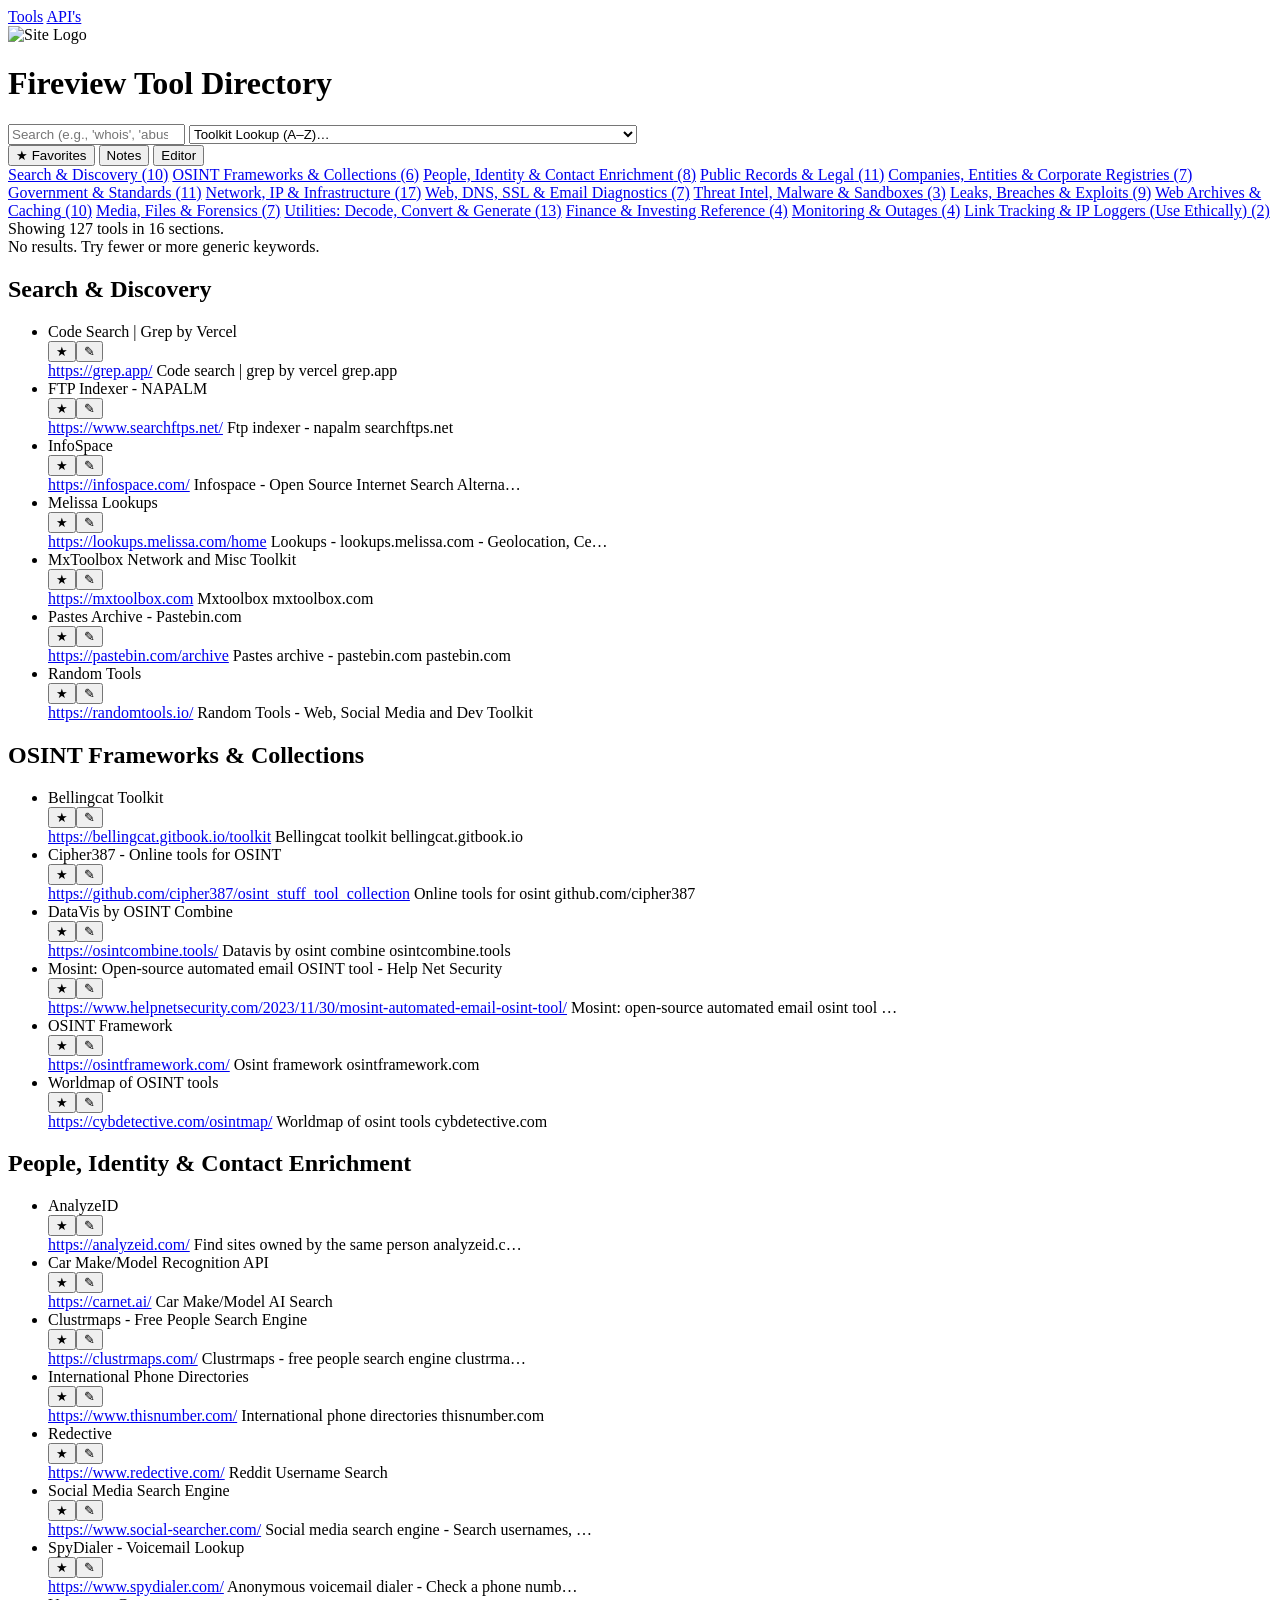
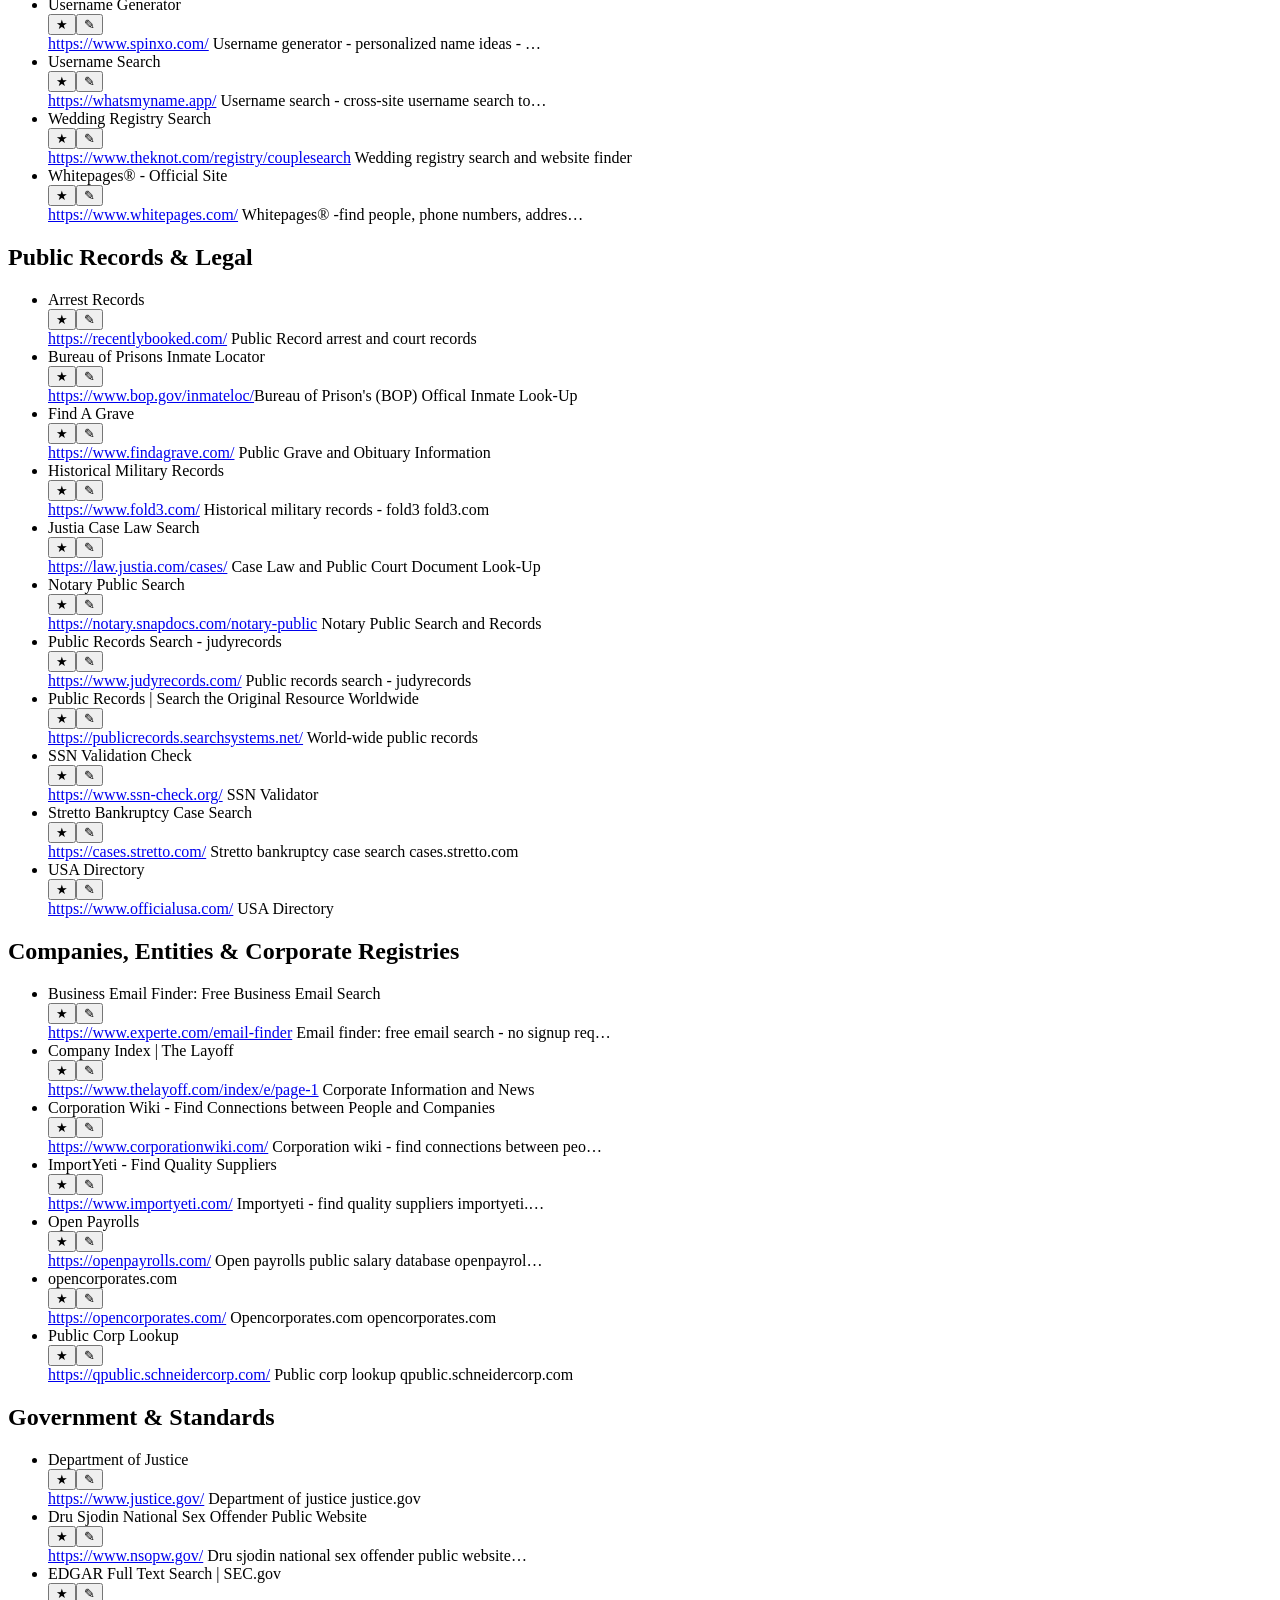
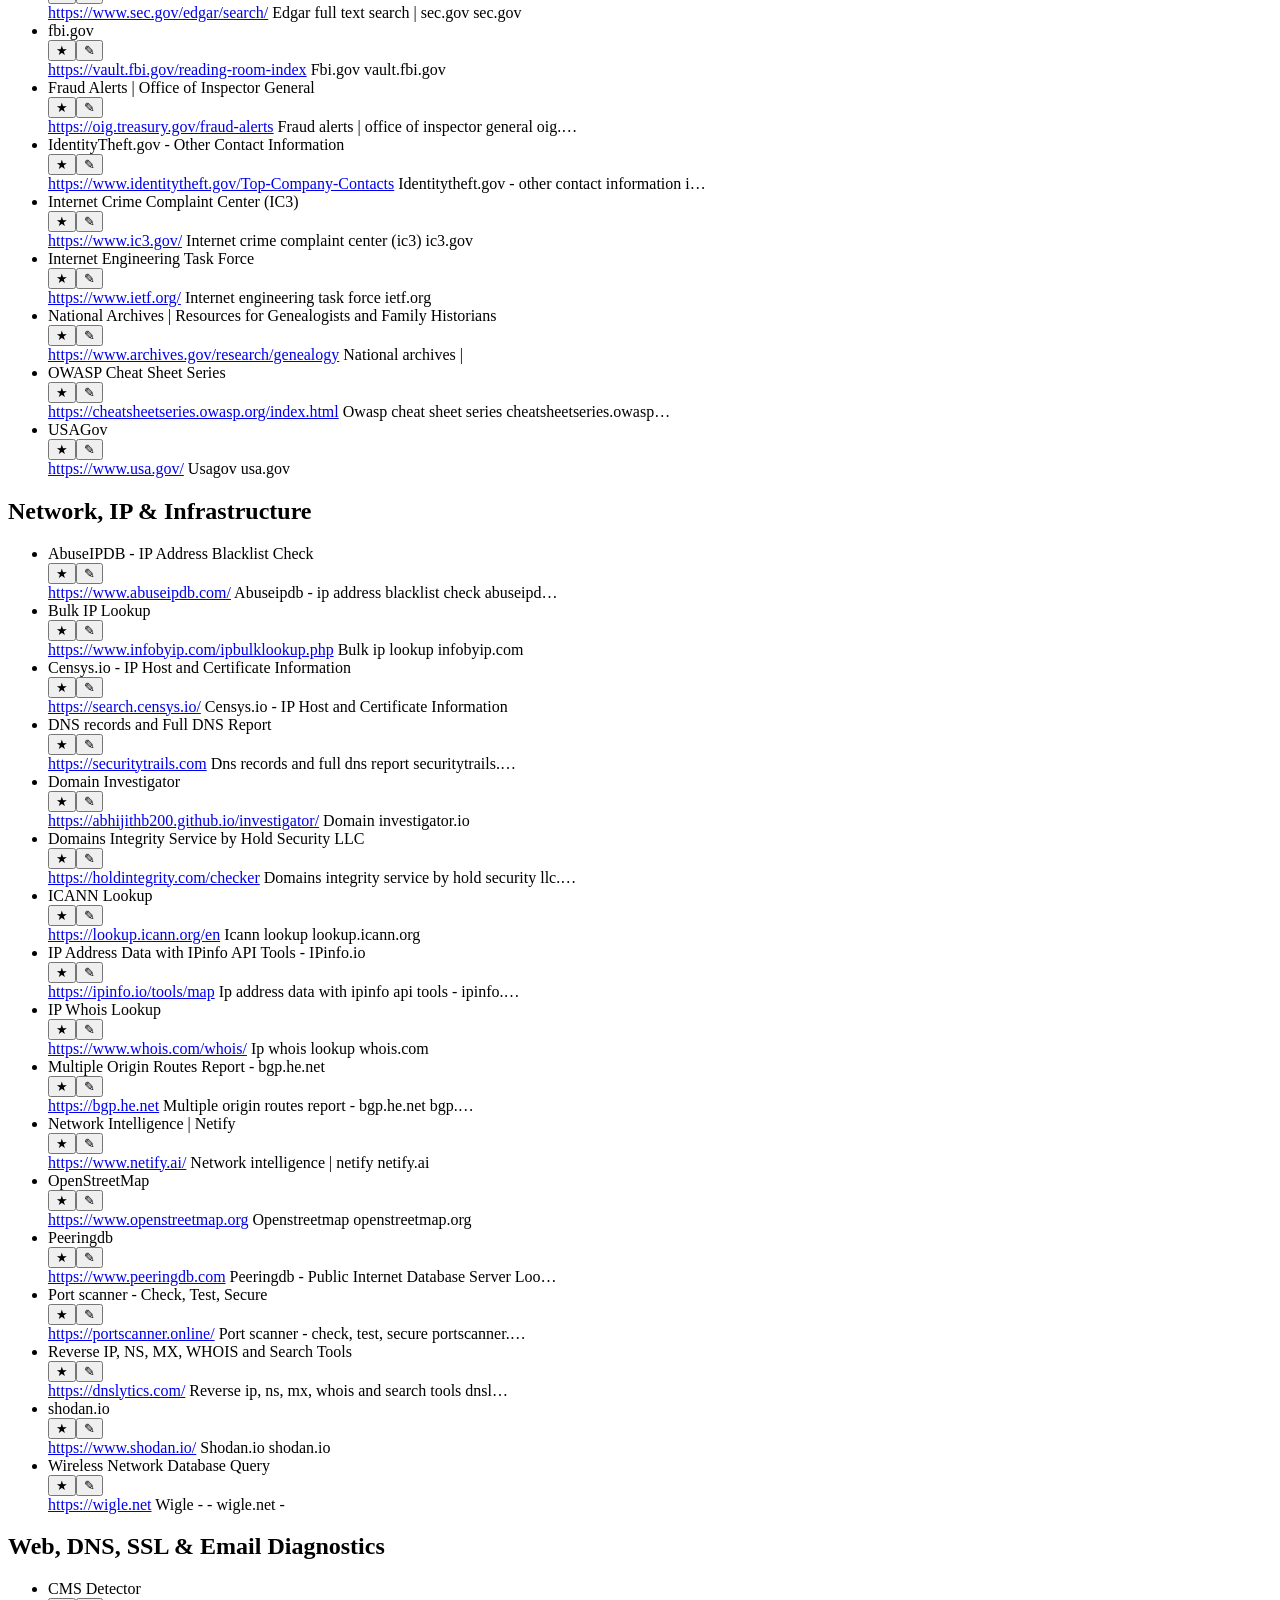
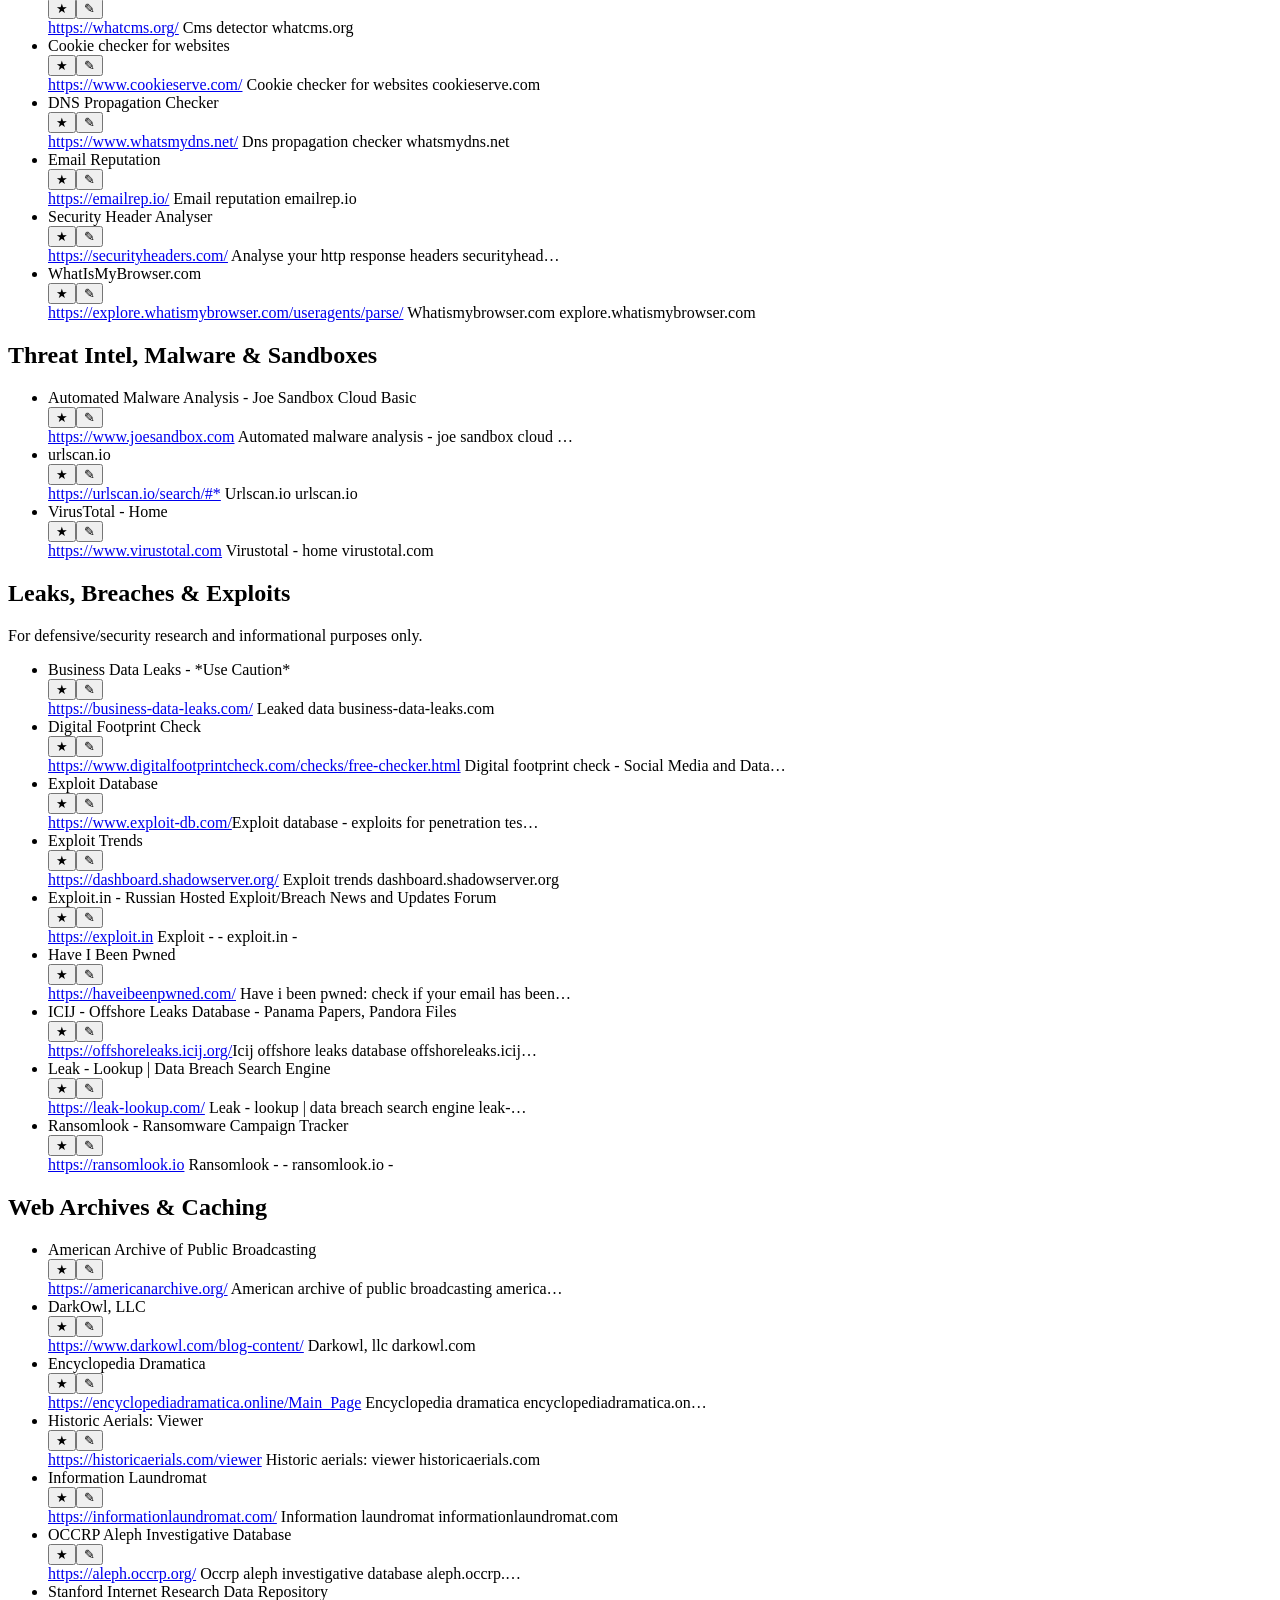
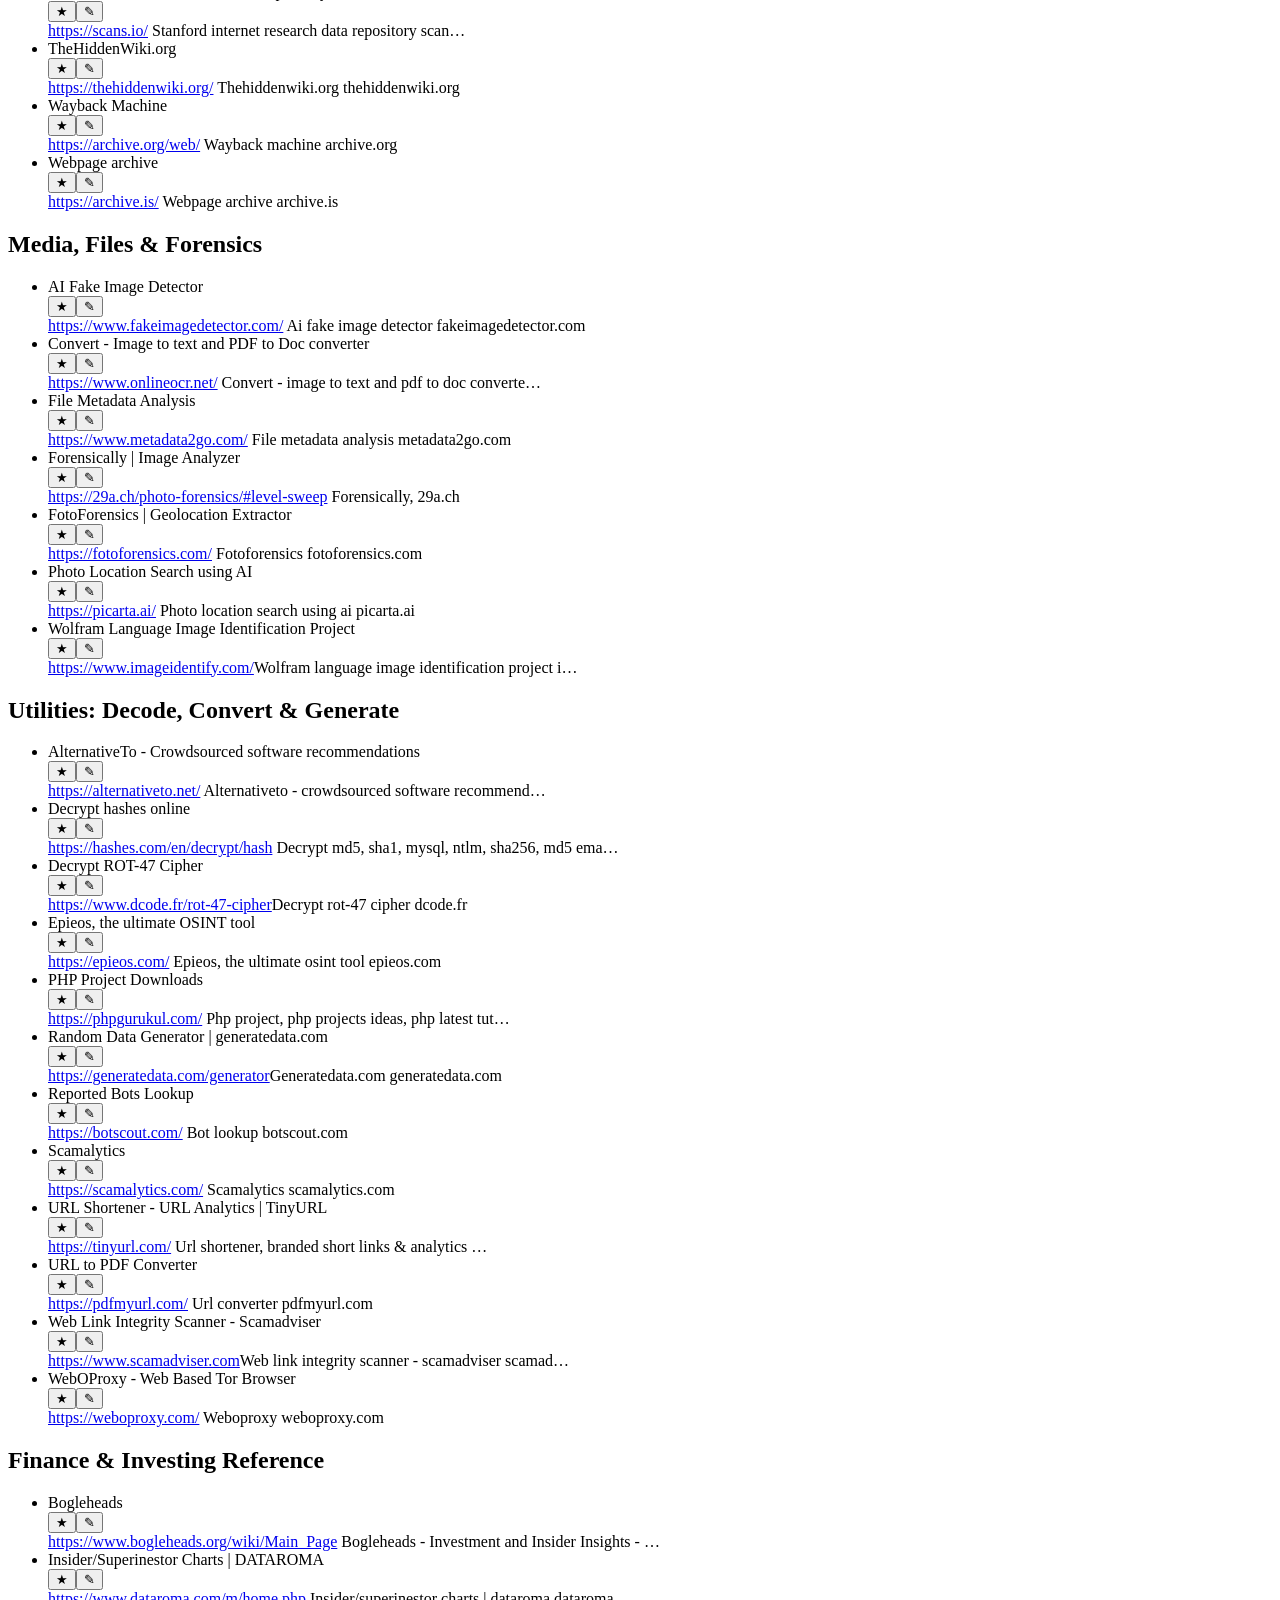
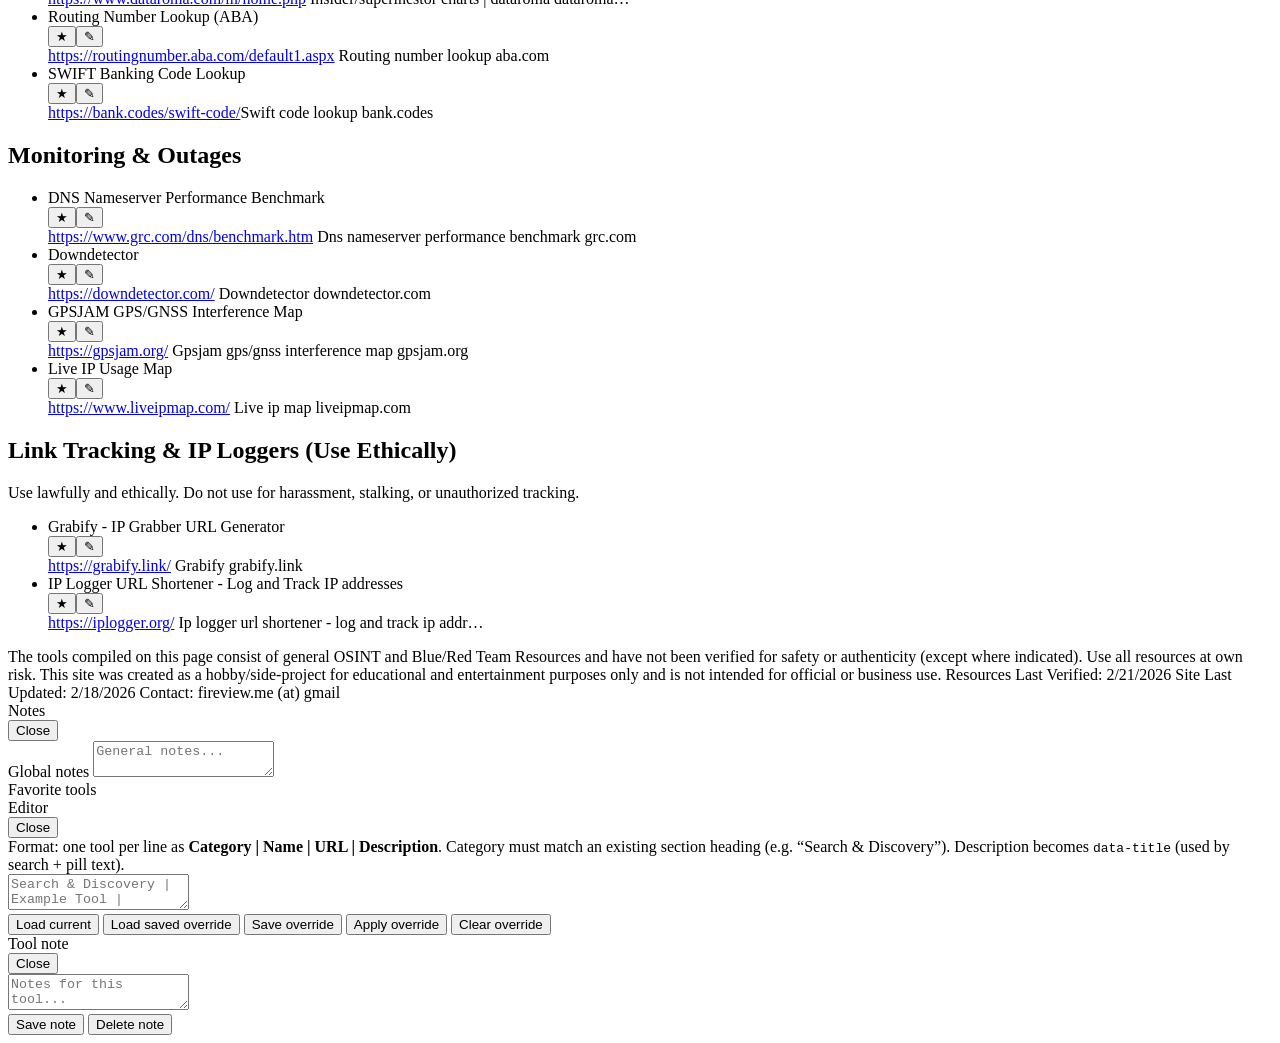
==== commit 0c2d95db: "Update index.html" ====
--- a/index.html
+++ b/index.html
@@ -5,18 +5,16 @@
 <meta content="width=device-width, initial-scale=1" name="viewport"/>
 <meta http-equiv="Content-Security-Policy" content="default-src 'self'; img-src 'self' data:; style-src 'self'; script-src 'self'; base-uri 'self'; form-action 'self'; object-src 'none';"/>
 <title>OSINT Tools Directory</title>
+</head>
+  
+<body>
+<header>
 <nav class="site-nav"> <!-- API Nav Menu -->
   <a href="index.html" class="nav-link active">Tools</a>
   <a href="apis.html" class="nav-link">API's</a>
 </nav>
-<link href="images/Fireview_Logo_Final.png" rel="icon" type="image/png"/>
-<link href="images/Fireview_favicon_black.ico" rel="icon" type="image/x-icon"/>
-<link rel="stylesheet" href="assets/styles.css"/>
-</head>
-<body>
-<header>
   <div class="wrap header-inner">
-   <img class="site-logo" src="images/Fireview_Logo_No_Background.png" alt="Site Logo">
+   <img class="site-logo" src="images/fireview_logo_no_background.png" alt="Site Logo">
     <h1>Fireview Tool Directory</h1>
     <div class="controls">
       <input id="q" aria-label="Search tools" placeholder="Search (e.g., 'whois', 'abuse', 'breach', 'pdf')" type="search"/>
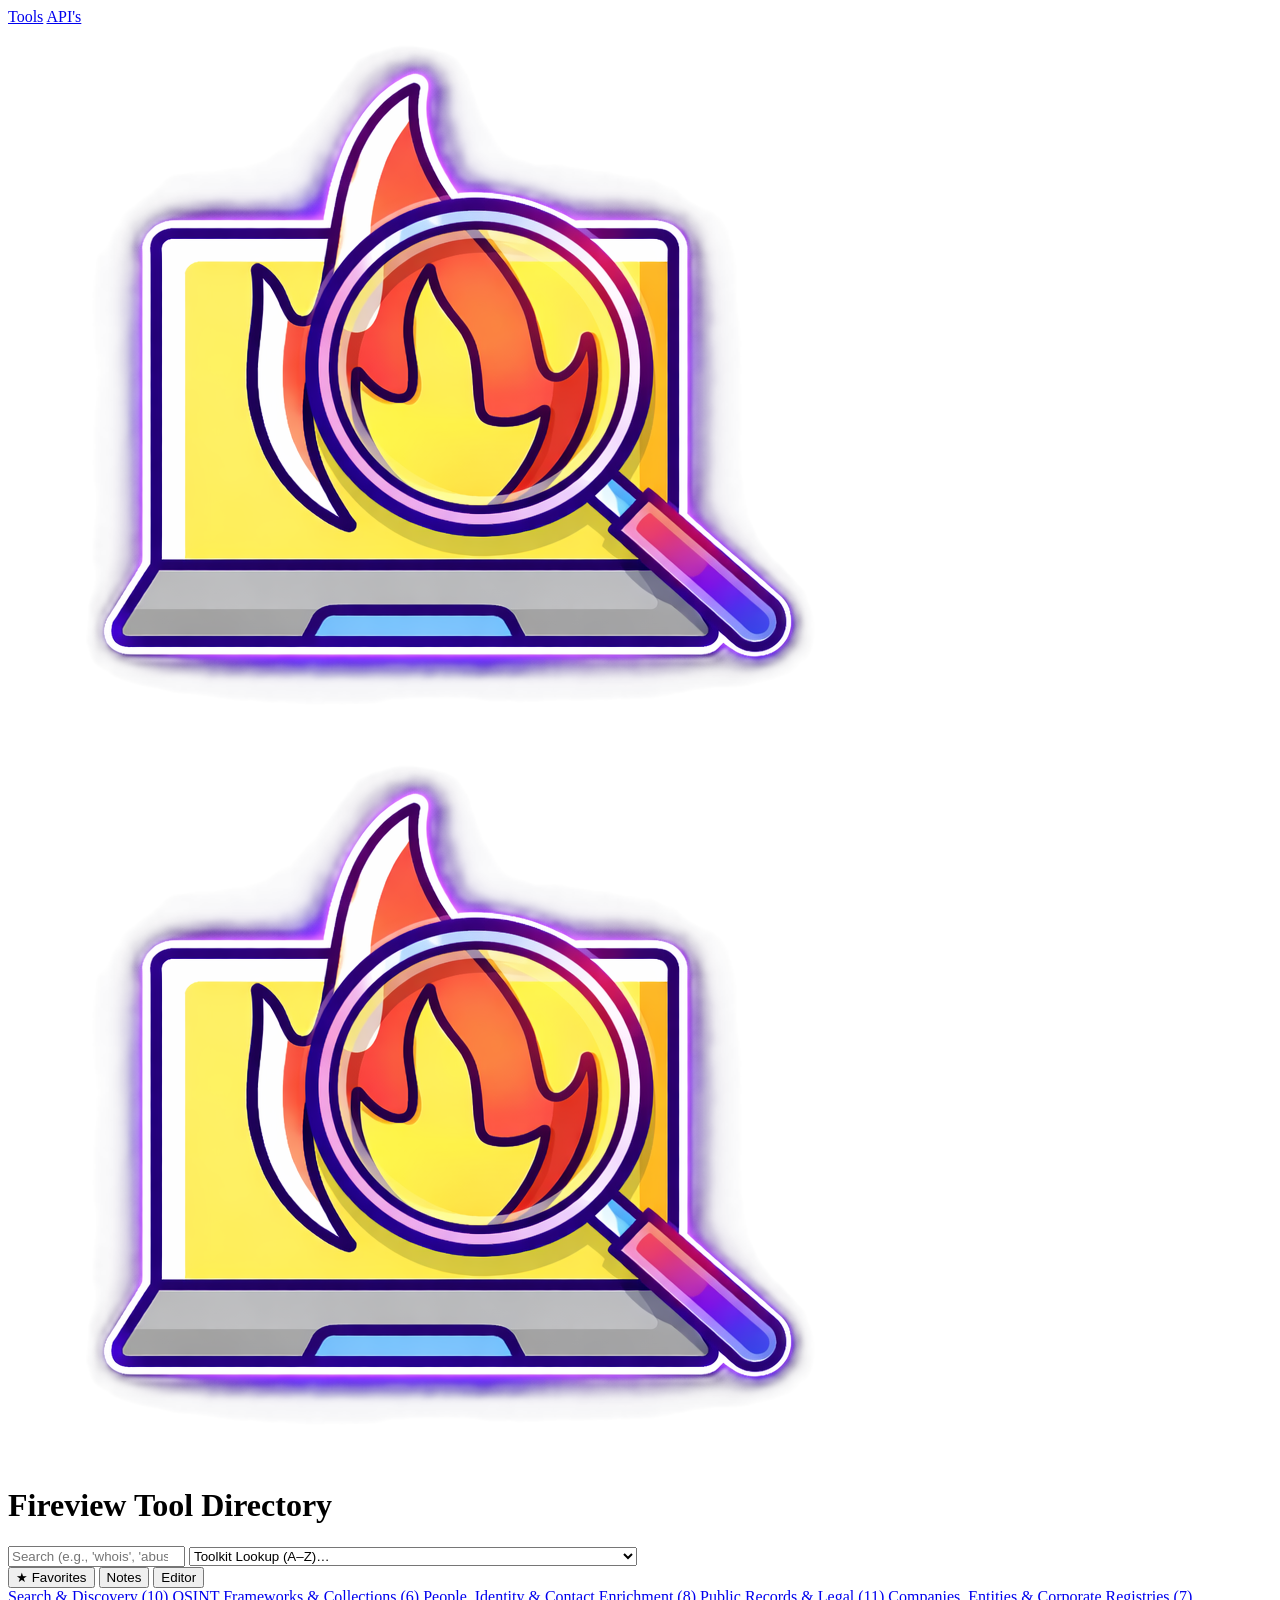
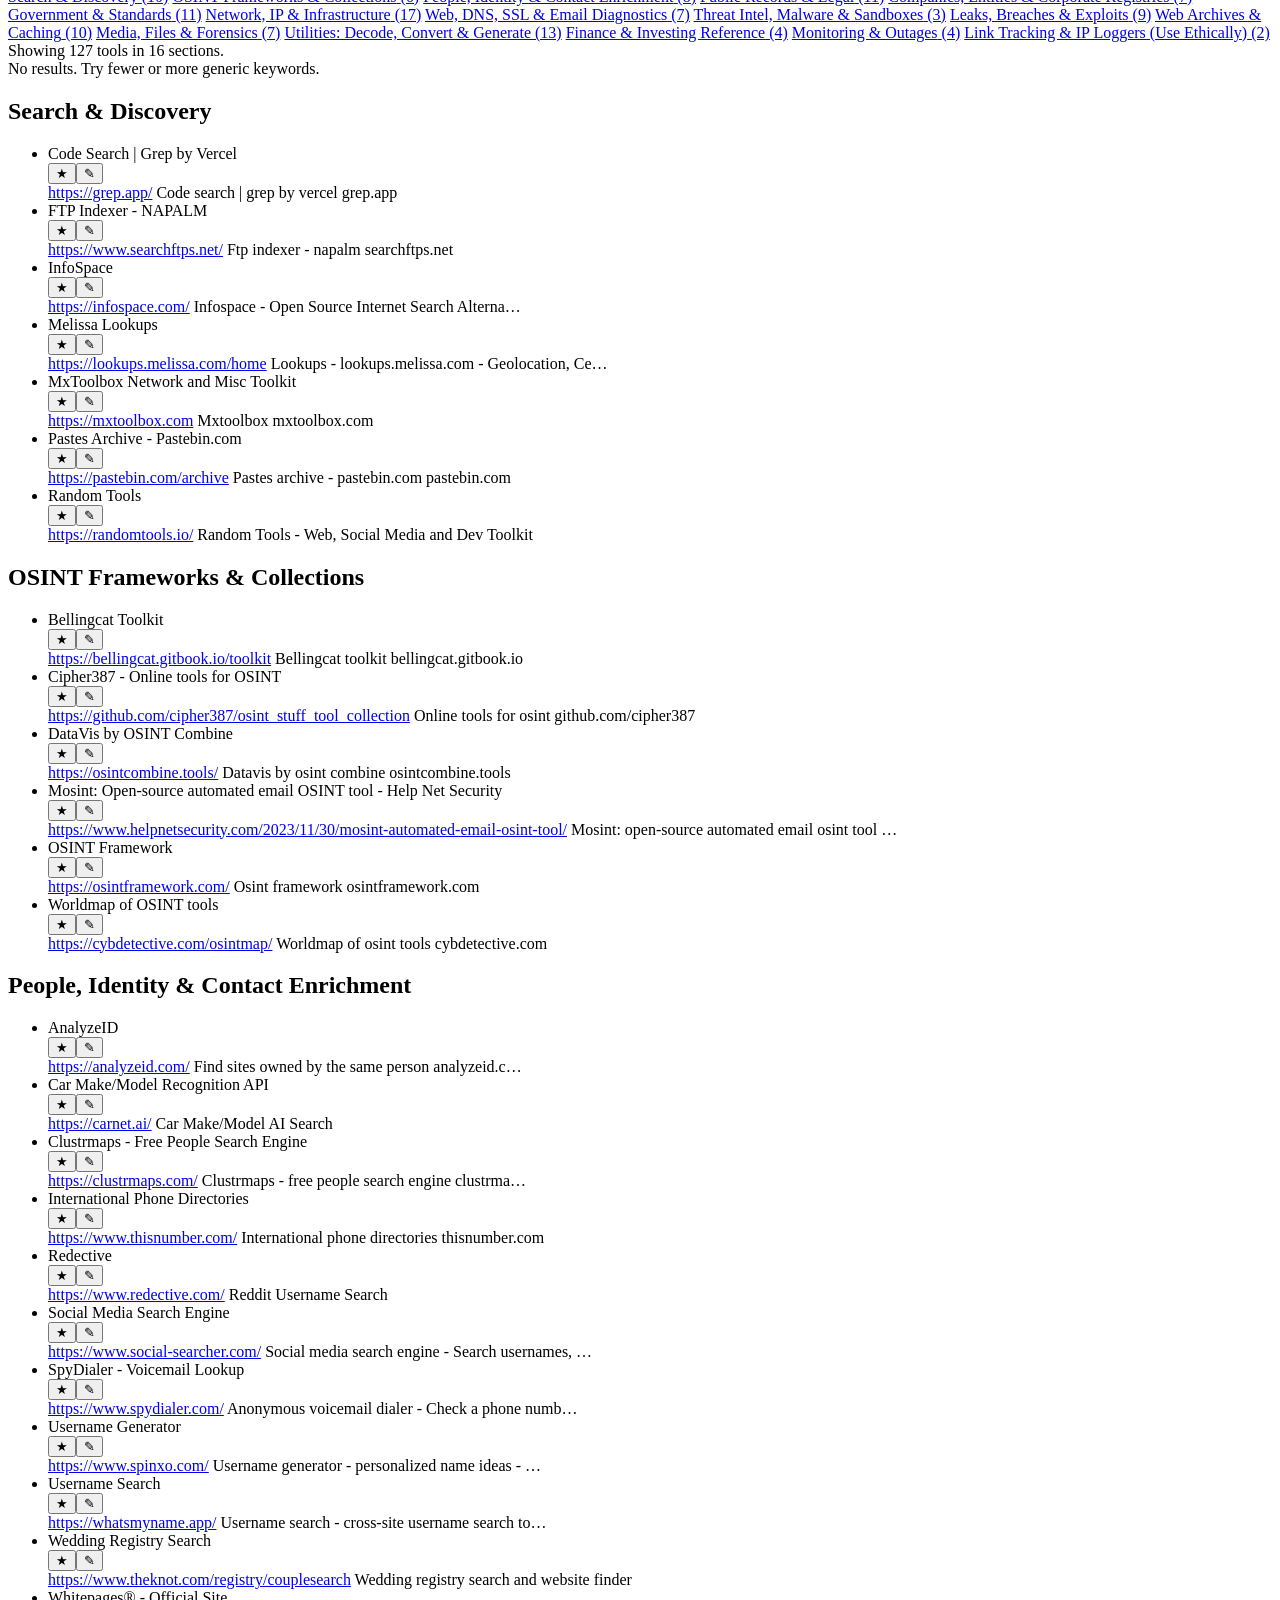
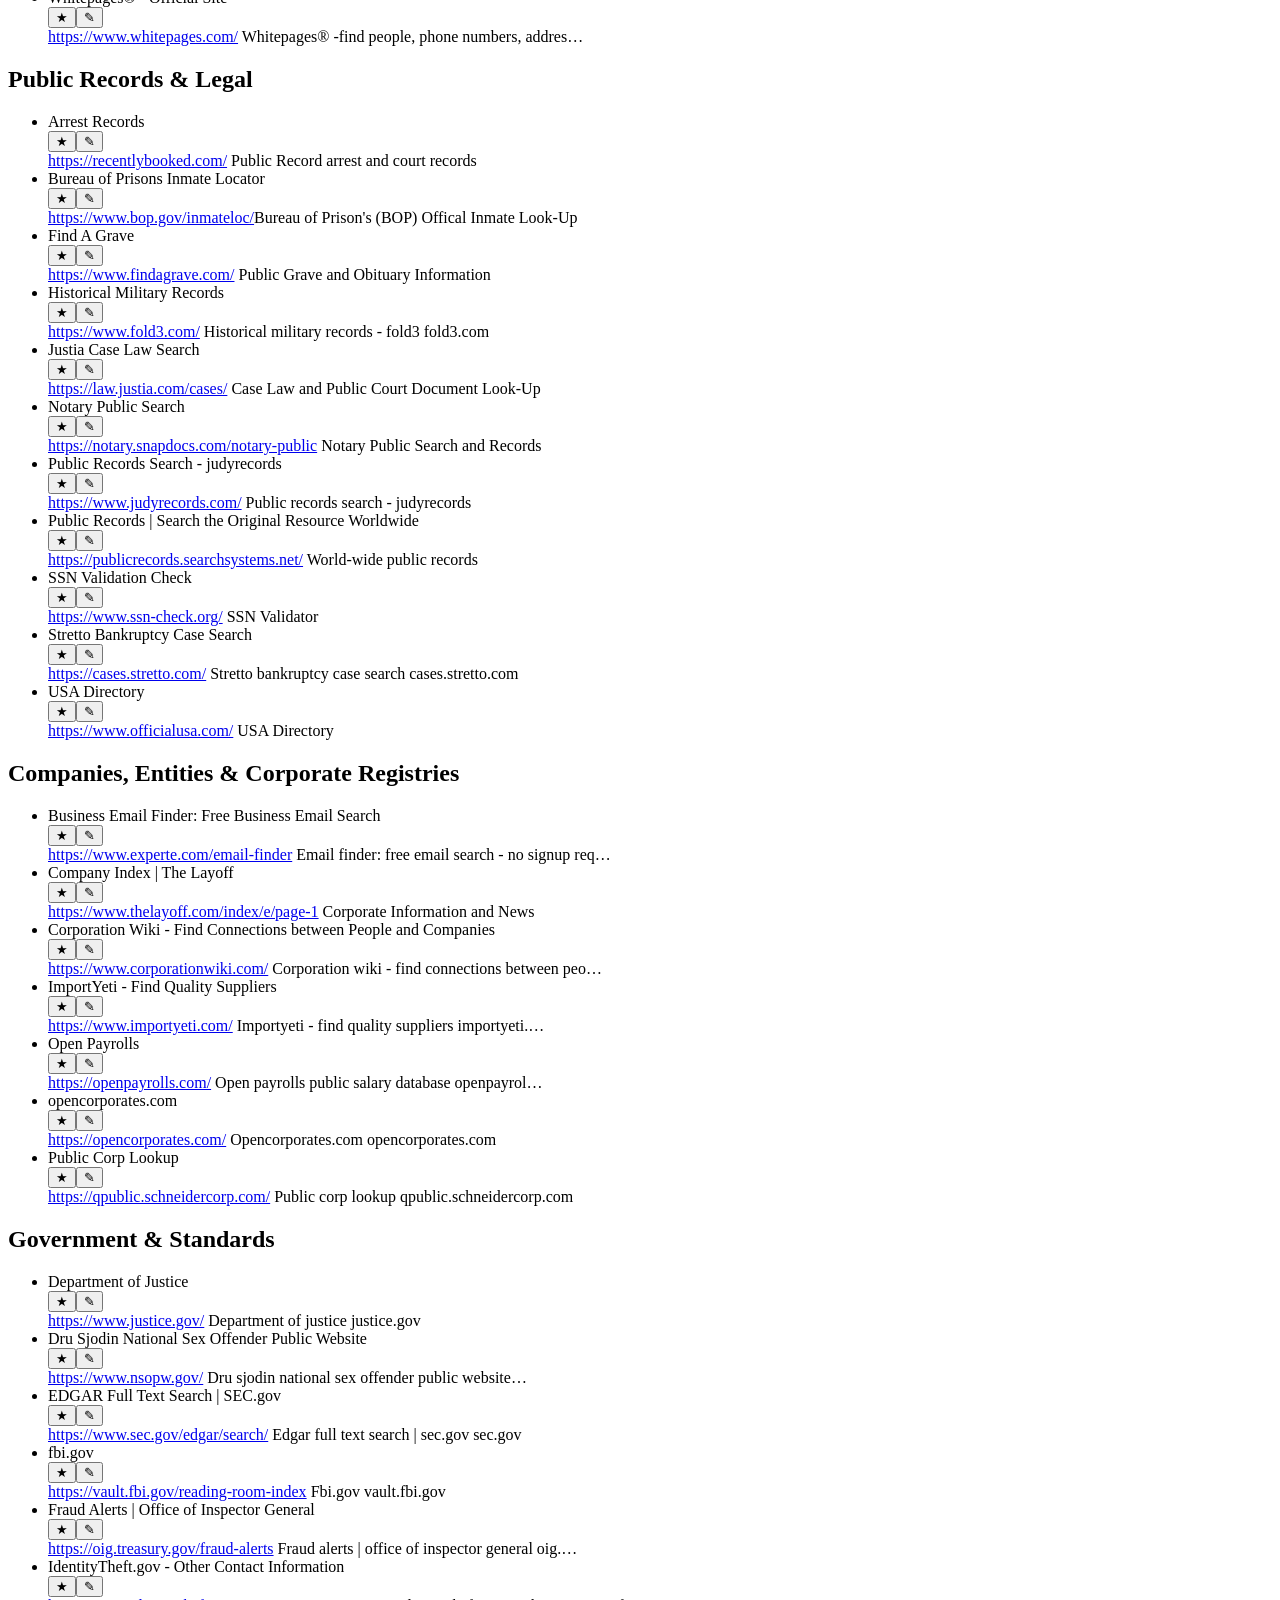
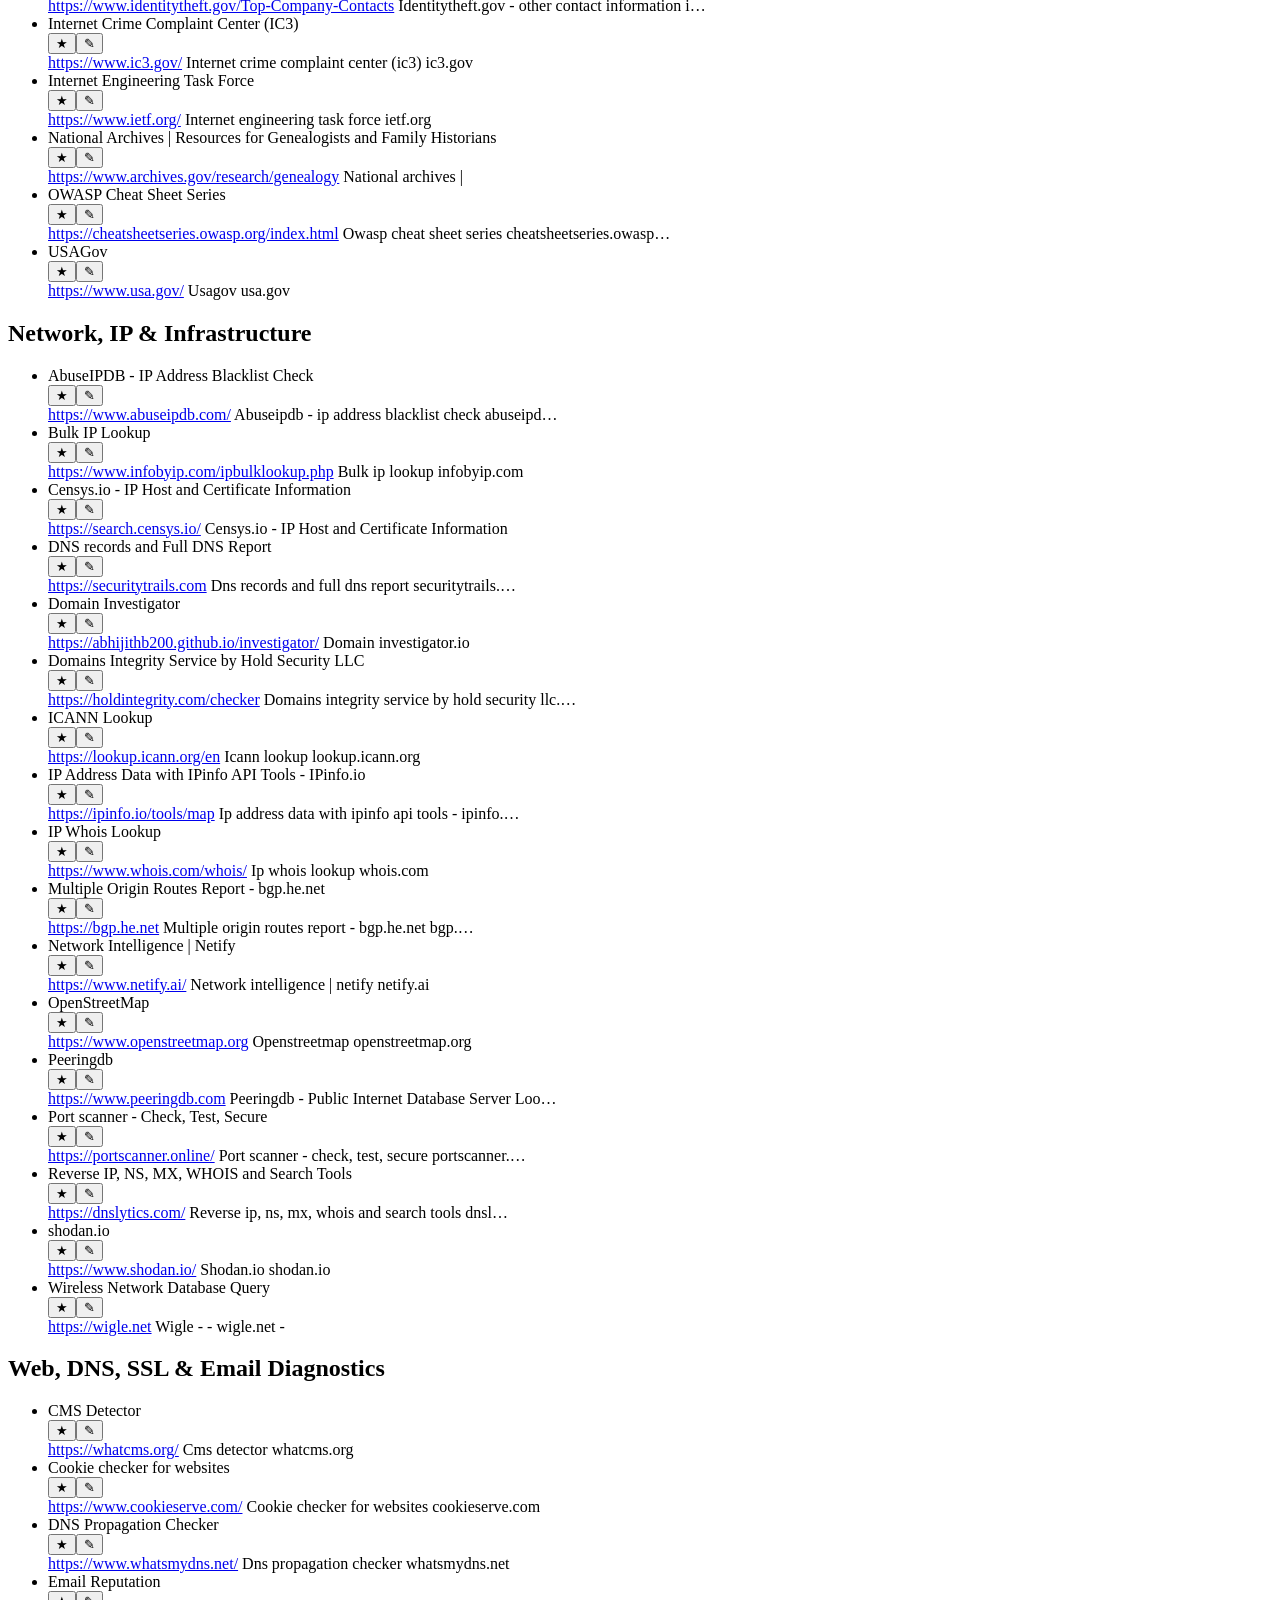
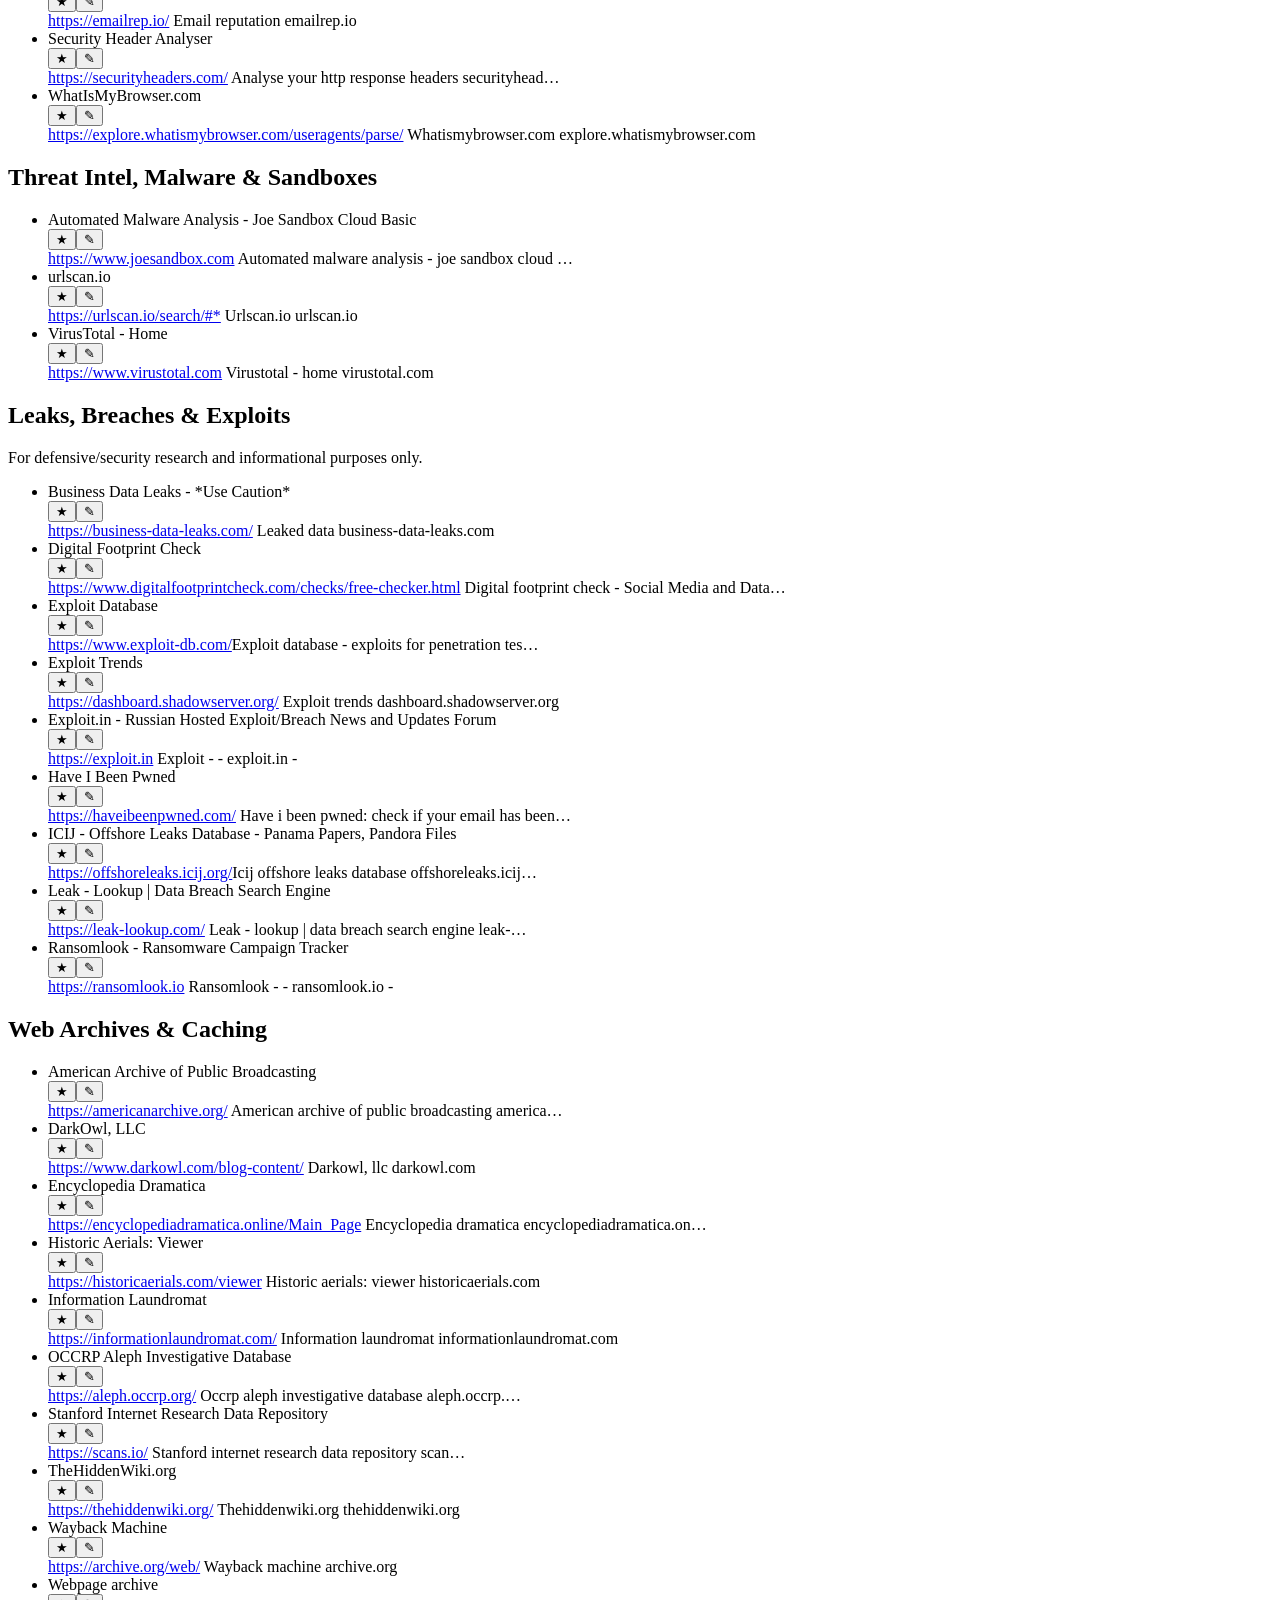
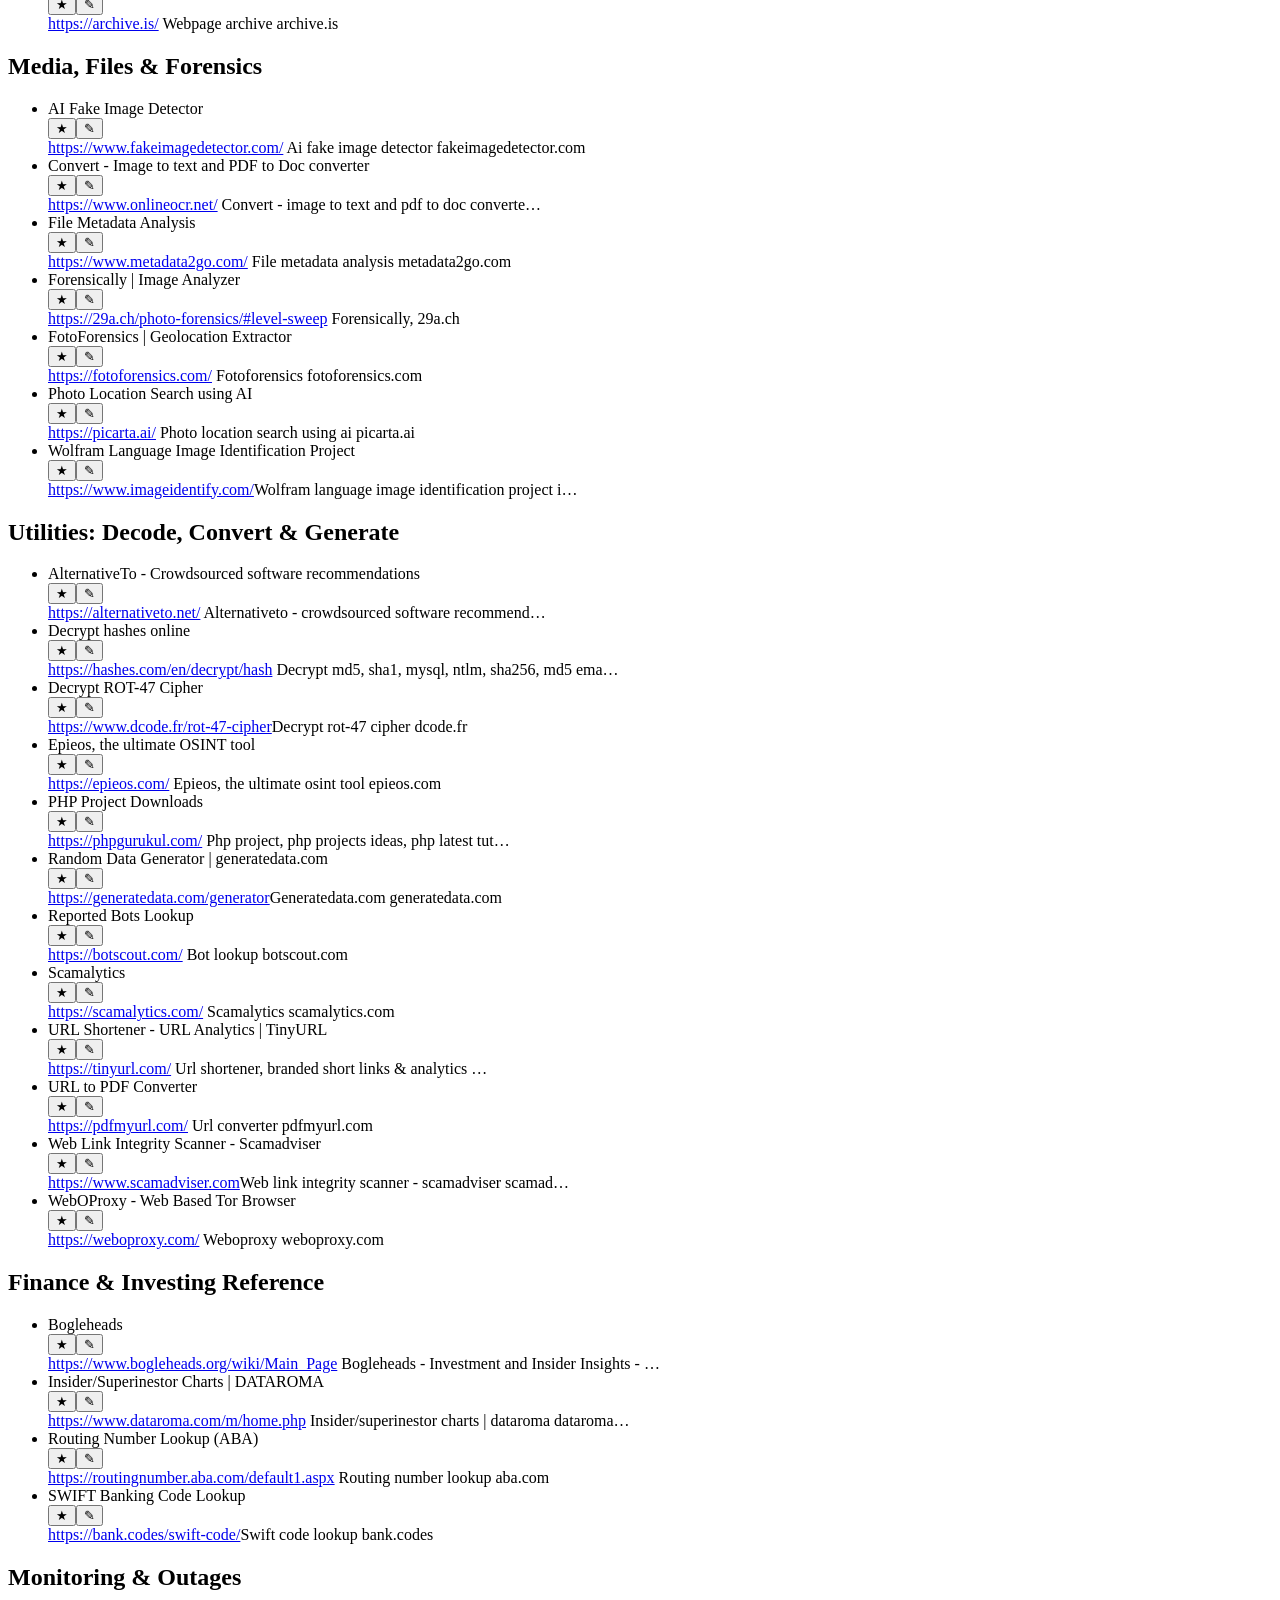
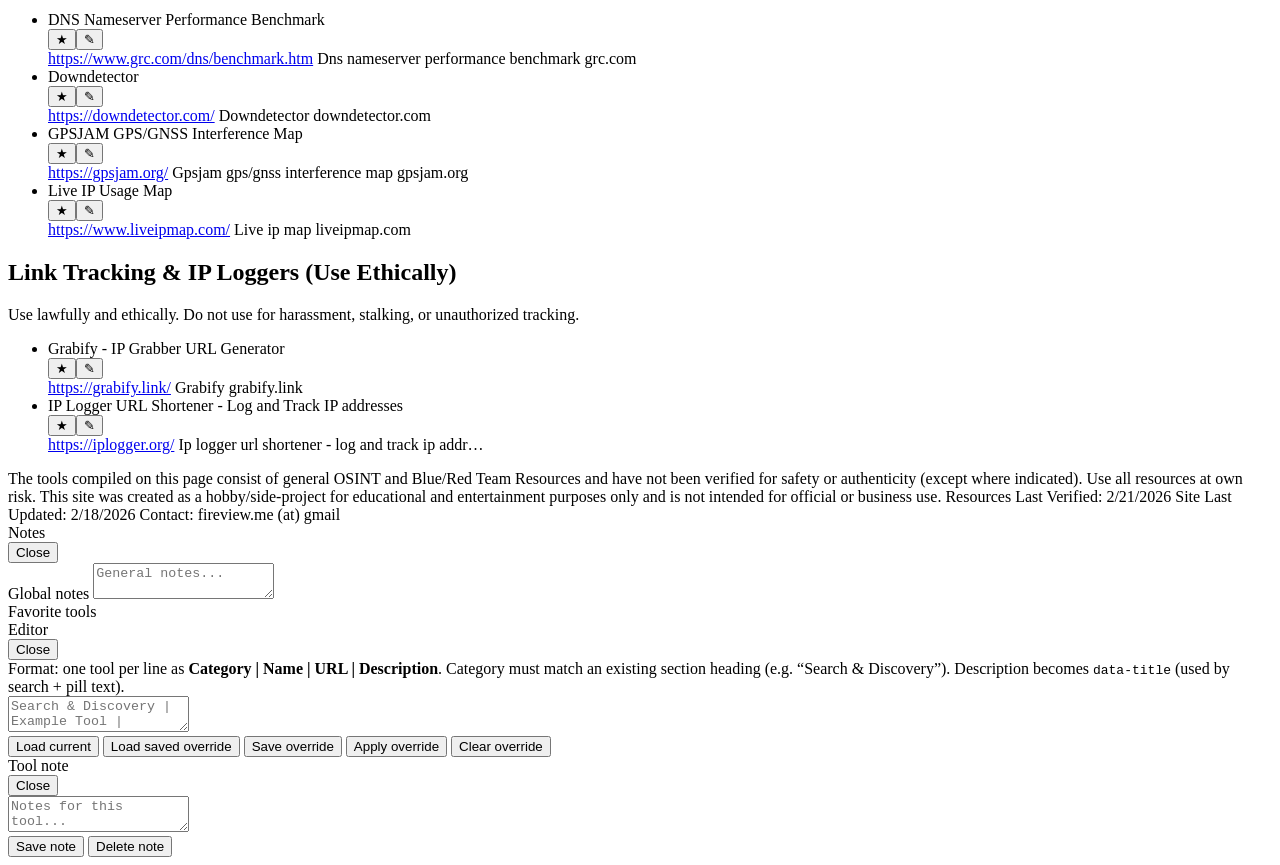
==== commit b46a588d: "Update index.html" ====
--- a/index.html
+++ b/index.html
@@ -5,14 +5,16 @@
 <meta content="width=device-width, initial-scale=1" name="viewport"/>
 <meta http-equiv="Content-Security-Policy" content="default-src 'self'; img-src 'self' data:; style-src 'self'; script-src 'self'; base-uri 'self'; form-action 'self'; object-src 'none';"/>
 <title>OSINT Tools Directory</title>
+<nav class="site-nav"> <!-- API Nav Menu -->
+  <a href="index.html" class="nav-link active">Tools</a>
+  <a href="apis.html" class="nav-link">API's</a>
+</nav>
+  <div class="wrap header-inner">
+   <img class="site-logo" src="images/fireview_logo_no_background.png" alt="Site Logo">
 </head>
   
 <body>
 <header>
-<nav class="site-nav"> <!-- API Nav Menu -->
-  <a href="index.html" class="nav-link active">Tools</a>
-  <a href="apis.html" class="nav-link">API's</a>
-</nav>
   <div class="wrap header-inner">
    <img class="site-logo" src="images/fireview_logo_no_background.png" alt="Site Logo">
     <h1>Fireview Tool Directory</h1>
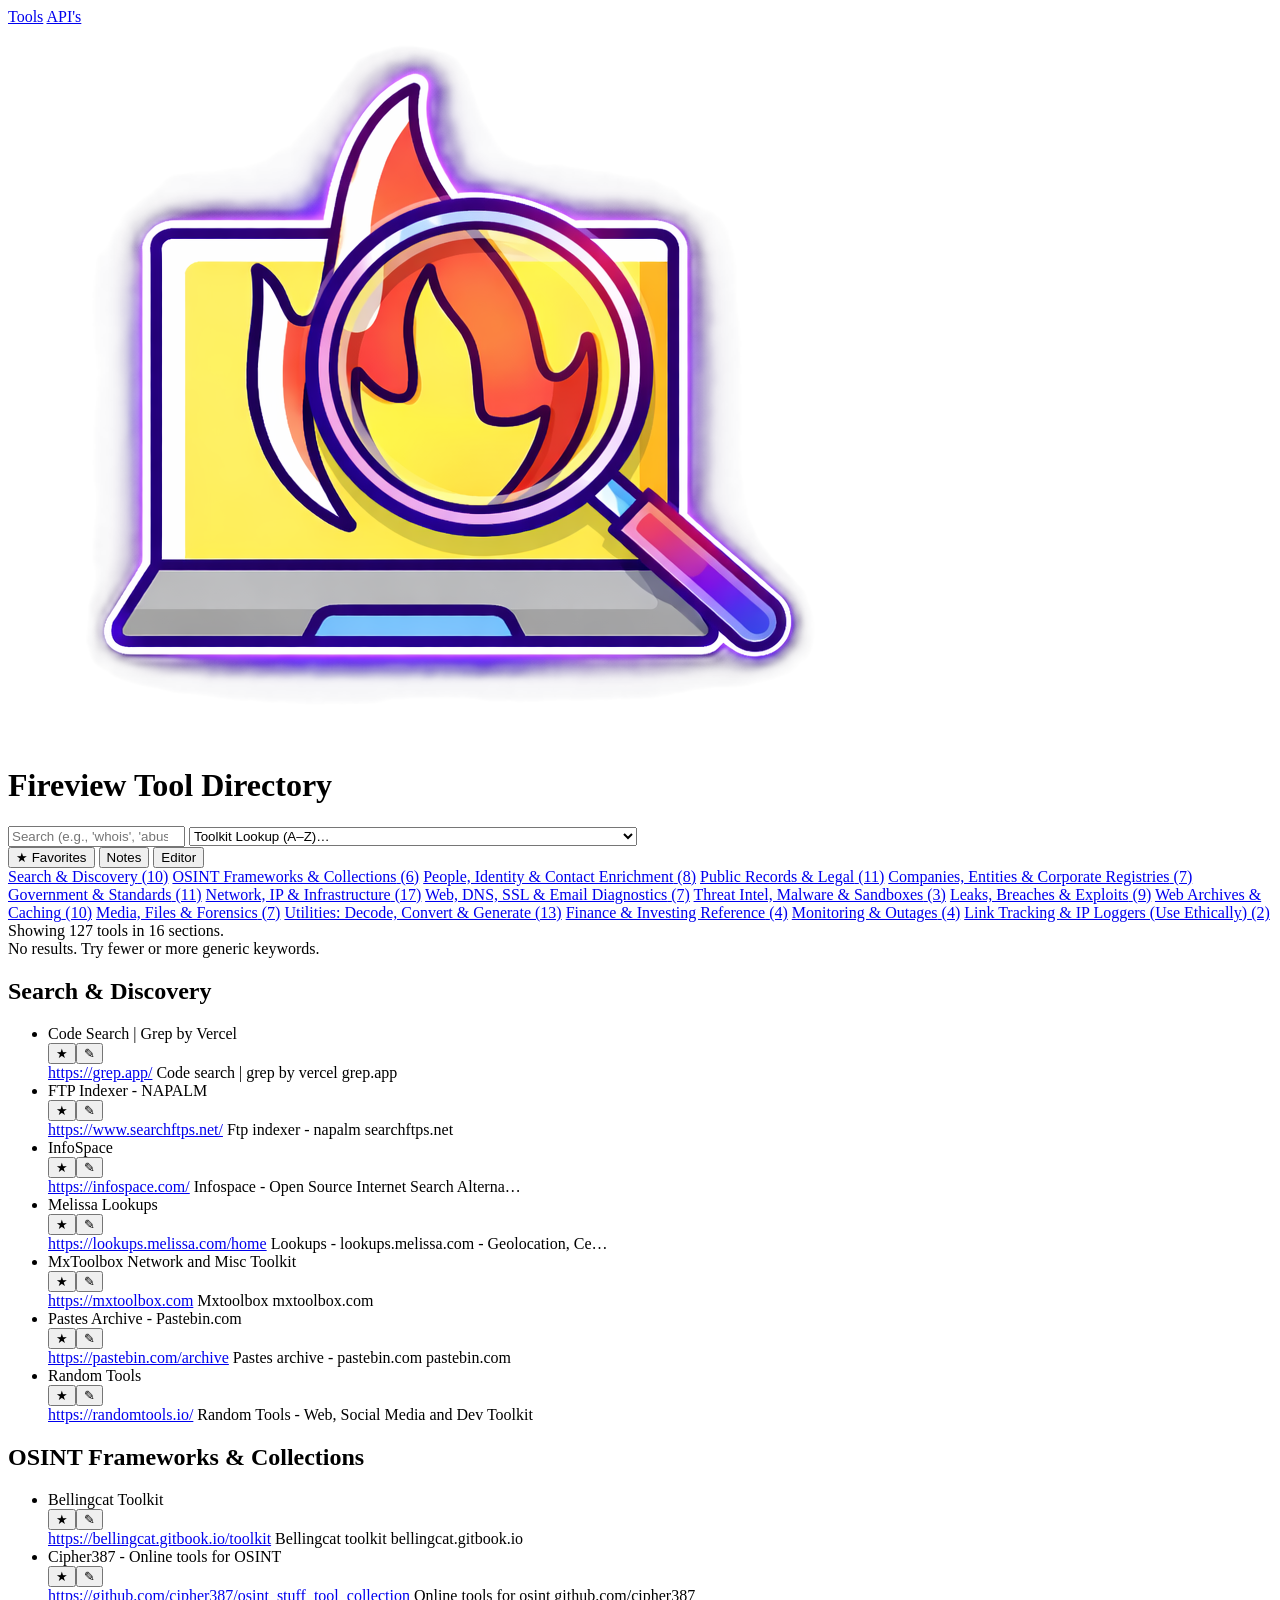
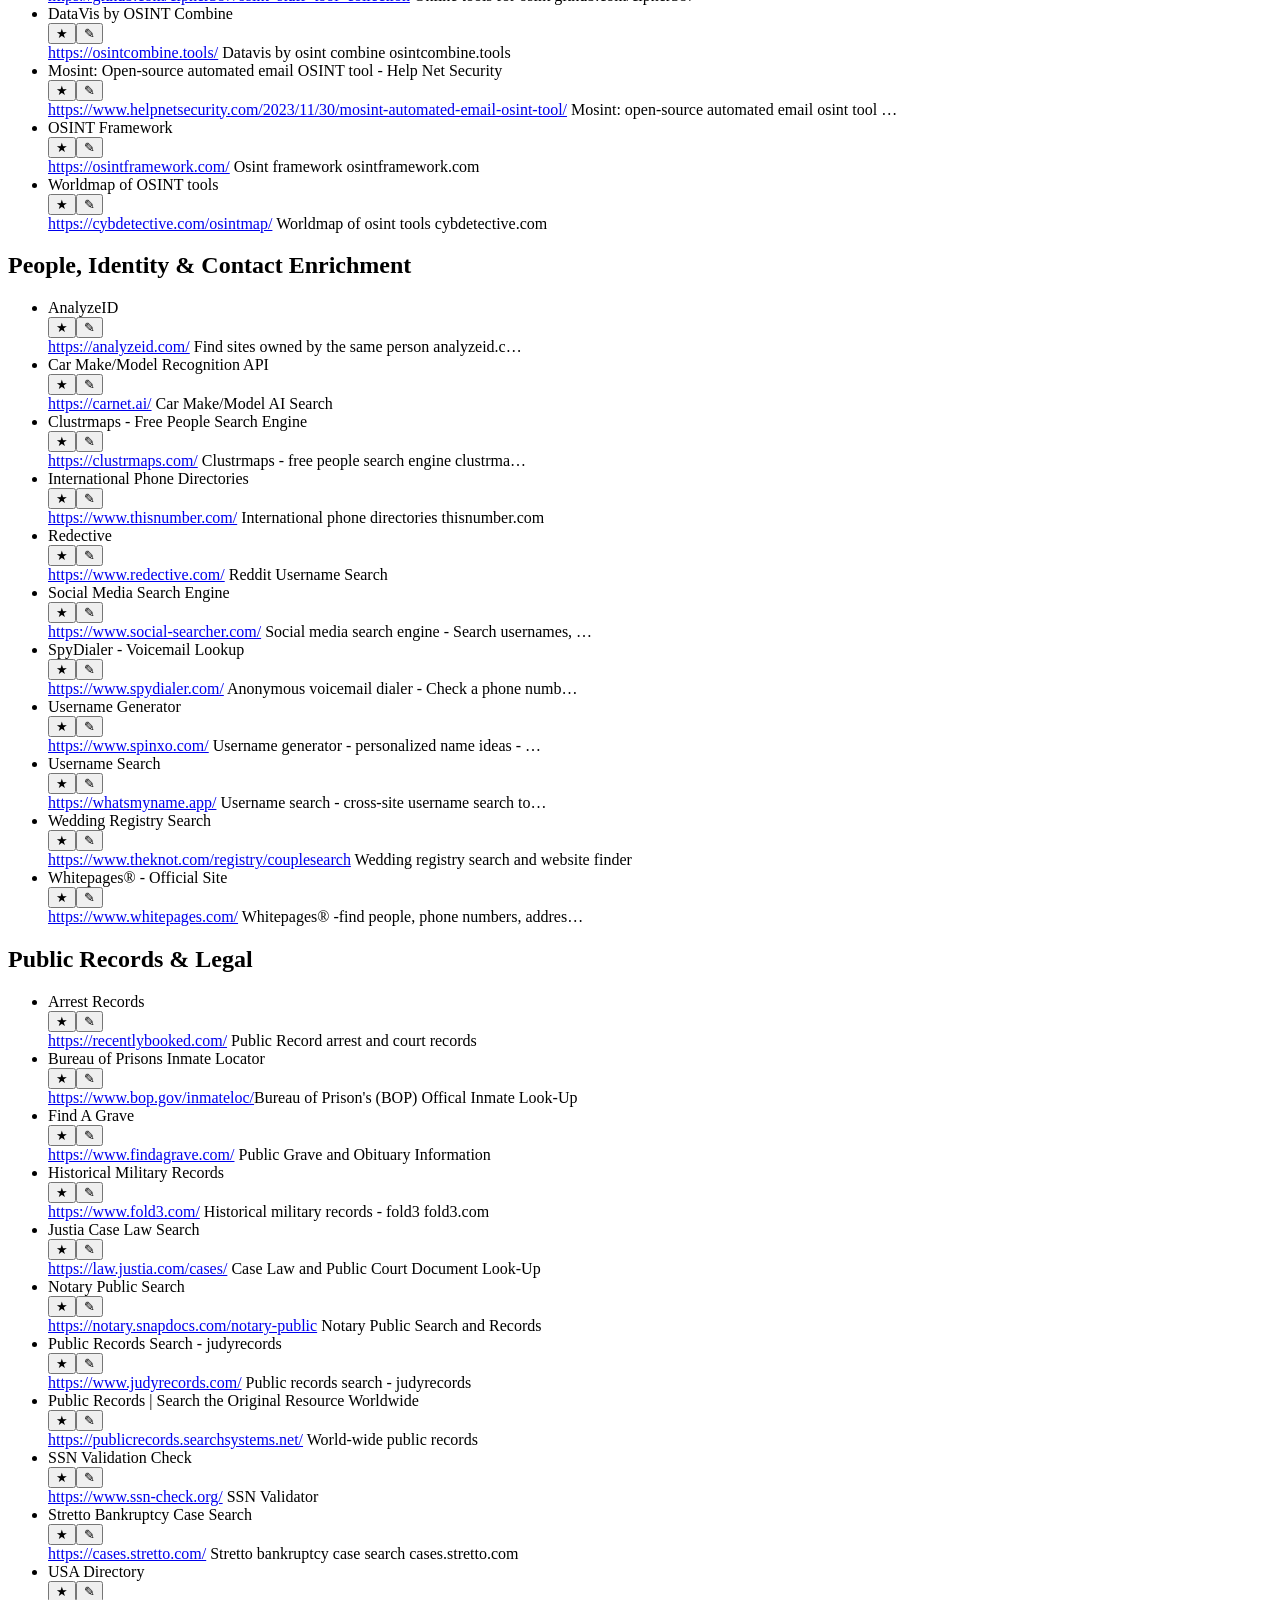
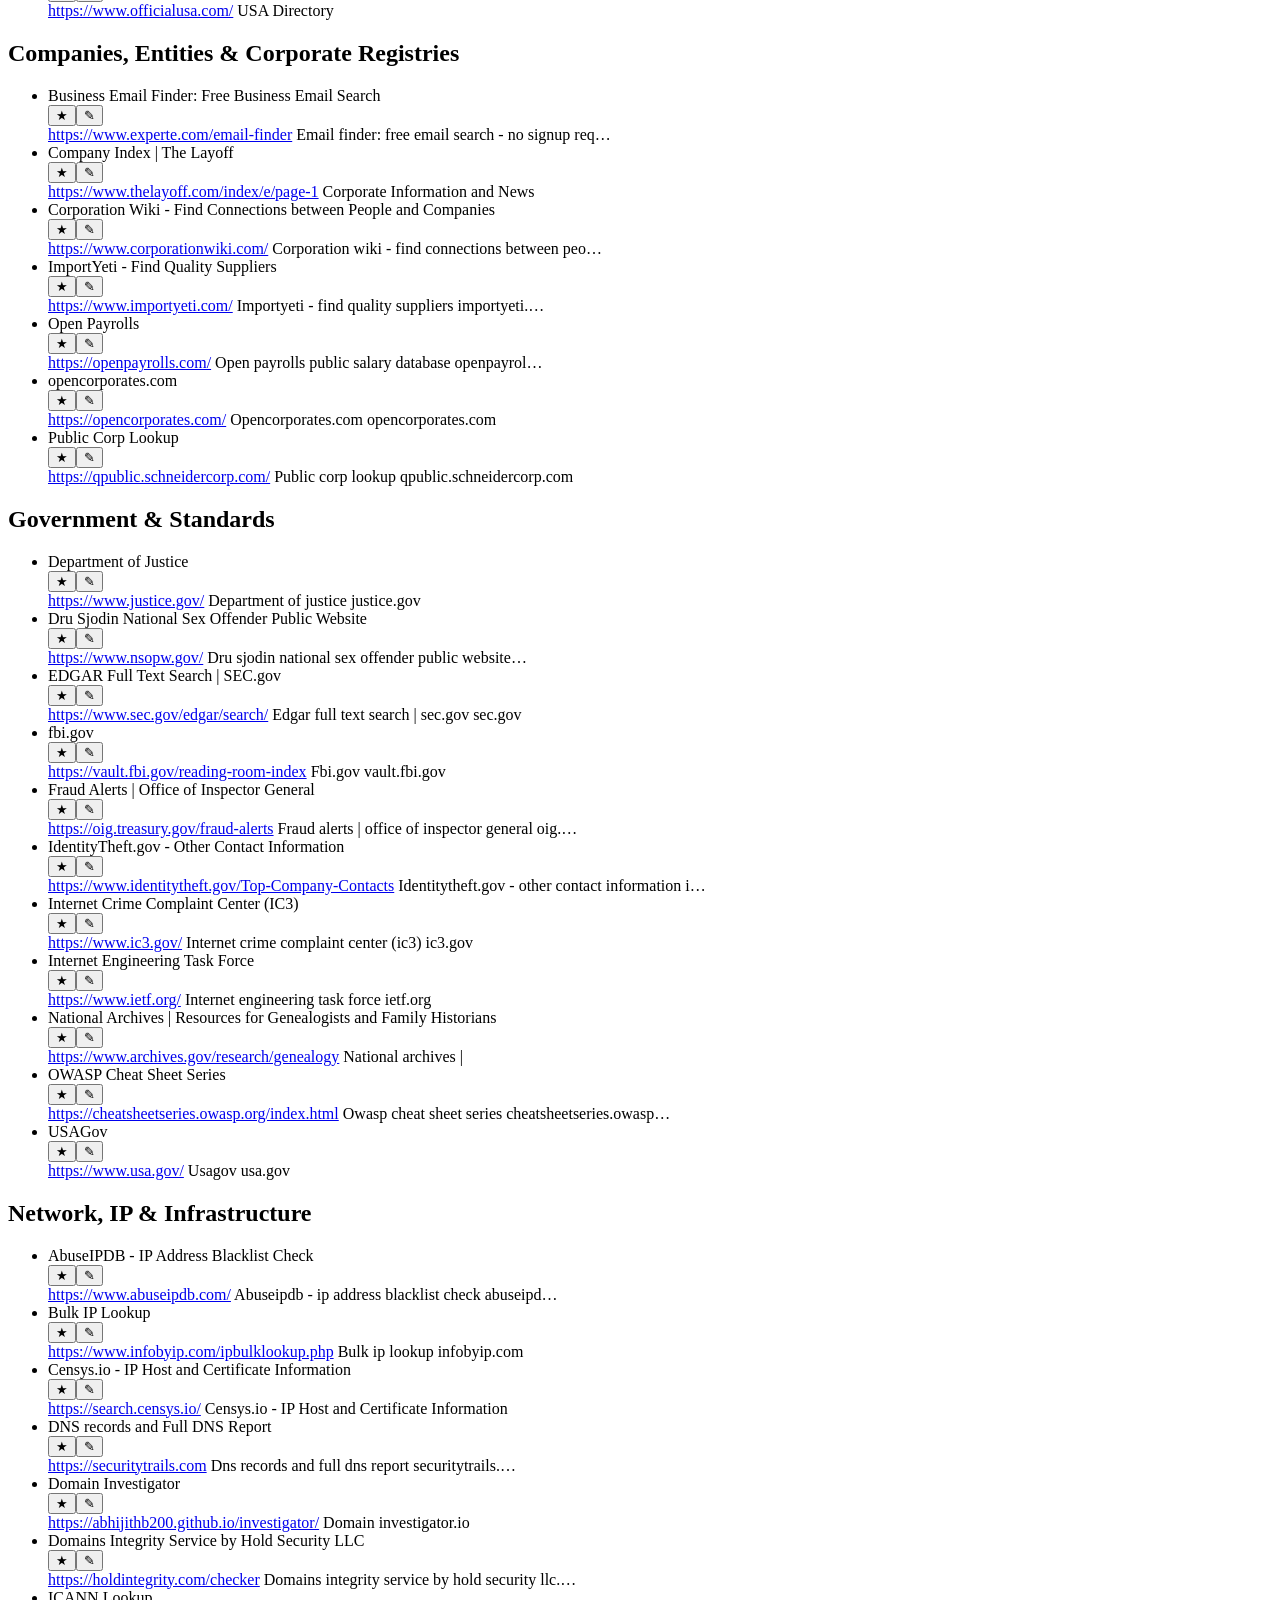
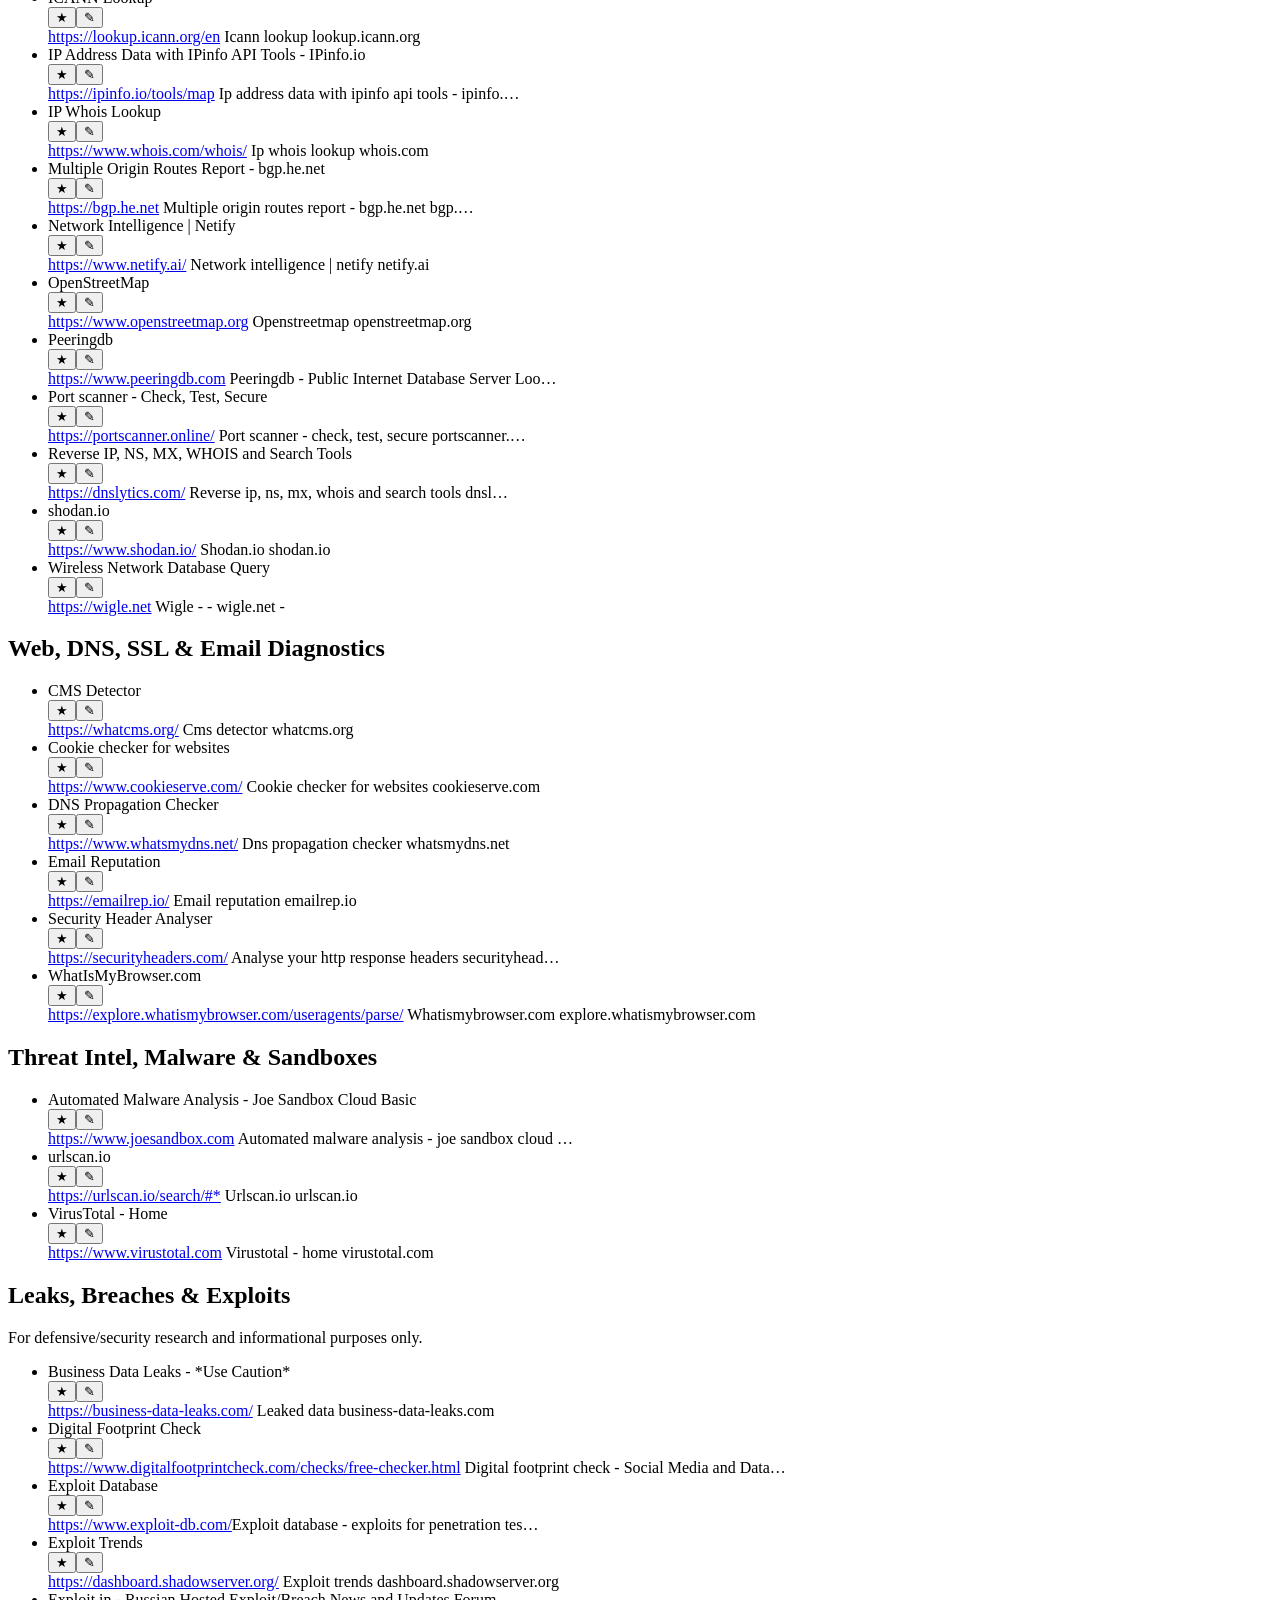
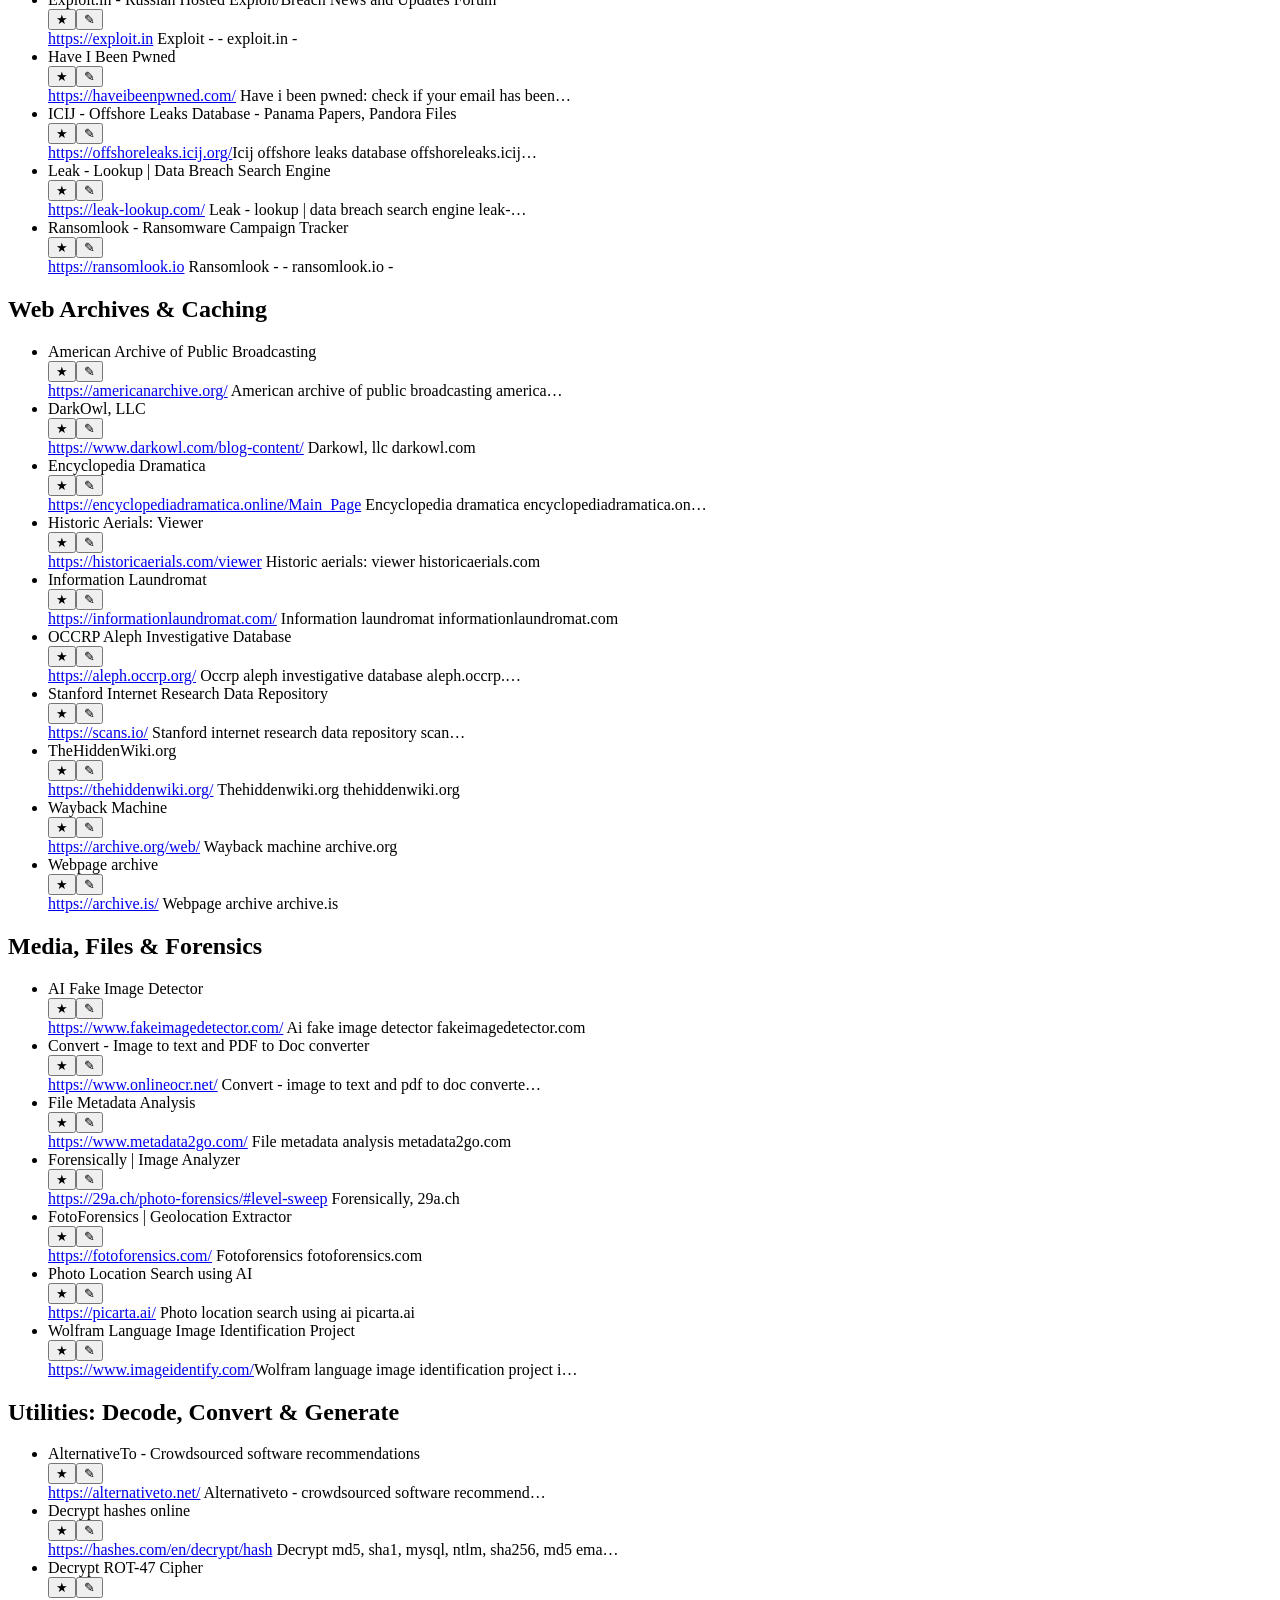
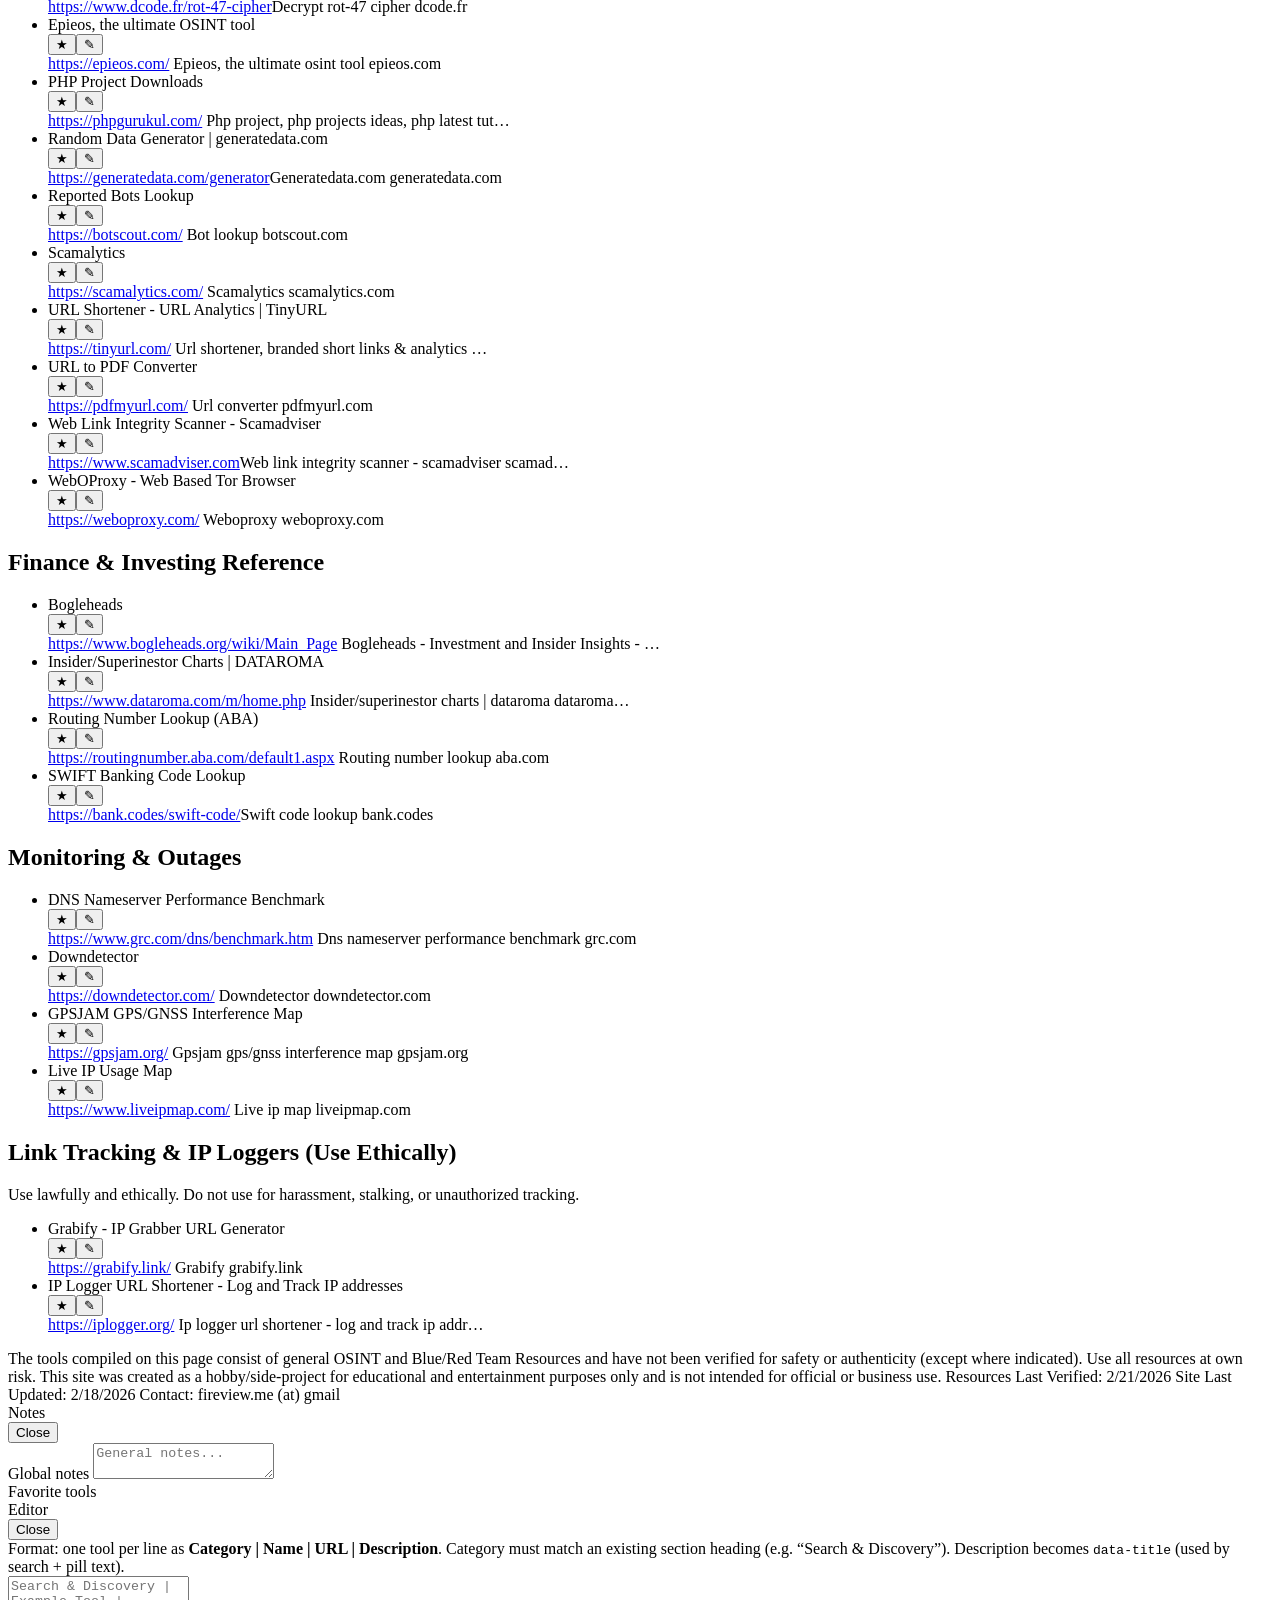
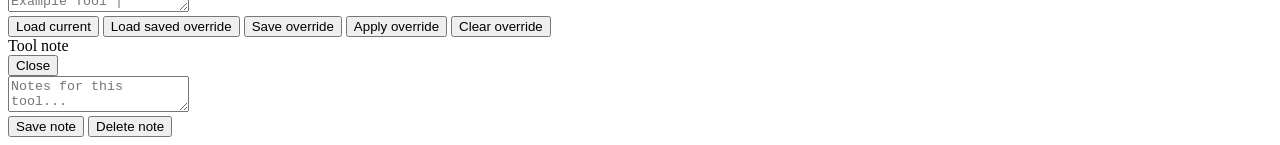
==== commit 5171650c: "Update index.html" ====
--- a/index.html
+++ b/index.html
@@ -5,16 +5,14 @@
 <meta content="width=device-width, initial-scale=1" name="viewport"/>
 <meta http-equiv="Content-Security-Policy" content="default-src 'self'; img-src 'self' data:; style-src 'self'; script-src 'self'; base-uri 'self'; form-action 'self'; object-src 'none';"/>
 <title>OSINT Tools Directory</title>
+</head>
+  
+<body>
+<header>
 <nav class="site-nav"> <!-- API Nav Menu -->
   <a href="index.html" class="nav-link active">Tools</a>
   <a href="apis.html" class="nav-link">API's</a>
 </nav>
-  <div class="wrap header-inner">
-   <img class="site-logo" src="images/fireview_logo_no_background.png" alt="Site Logo">
-</head>
-  
-<body>
-<header>
   <div class="wrap header-inner">
    <img class="site-logo" src="images/fireview_logo_no_background.png" alt="Site Logo">
     <h1>Fireview Tool Directory</h1>
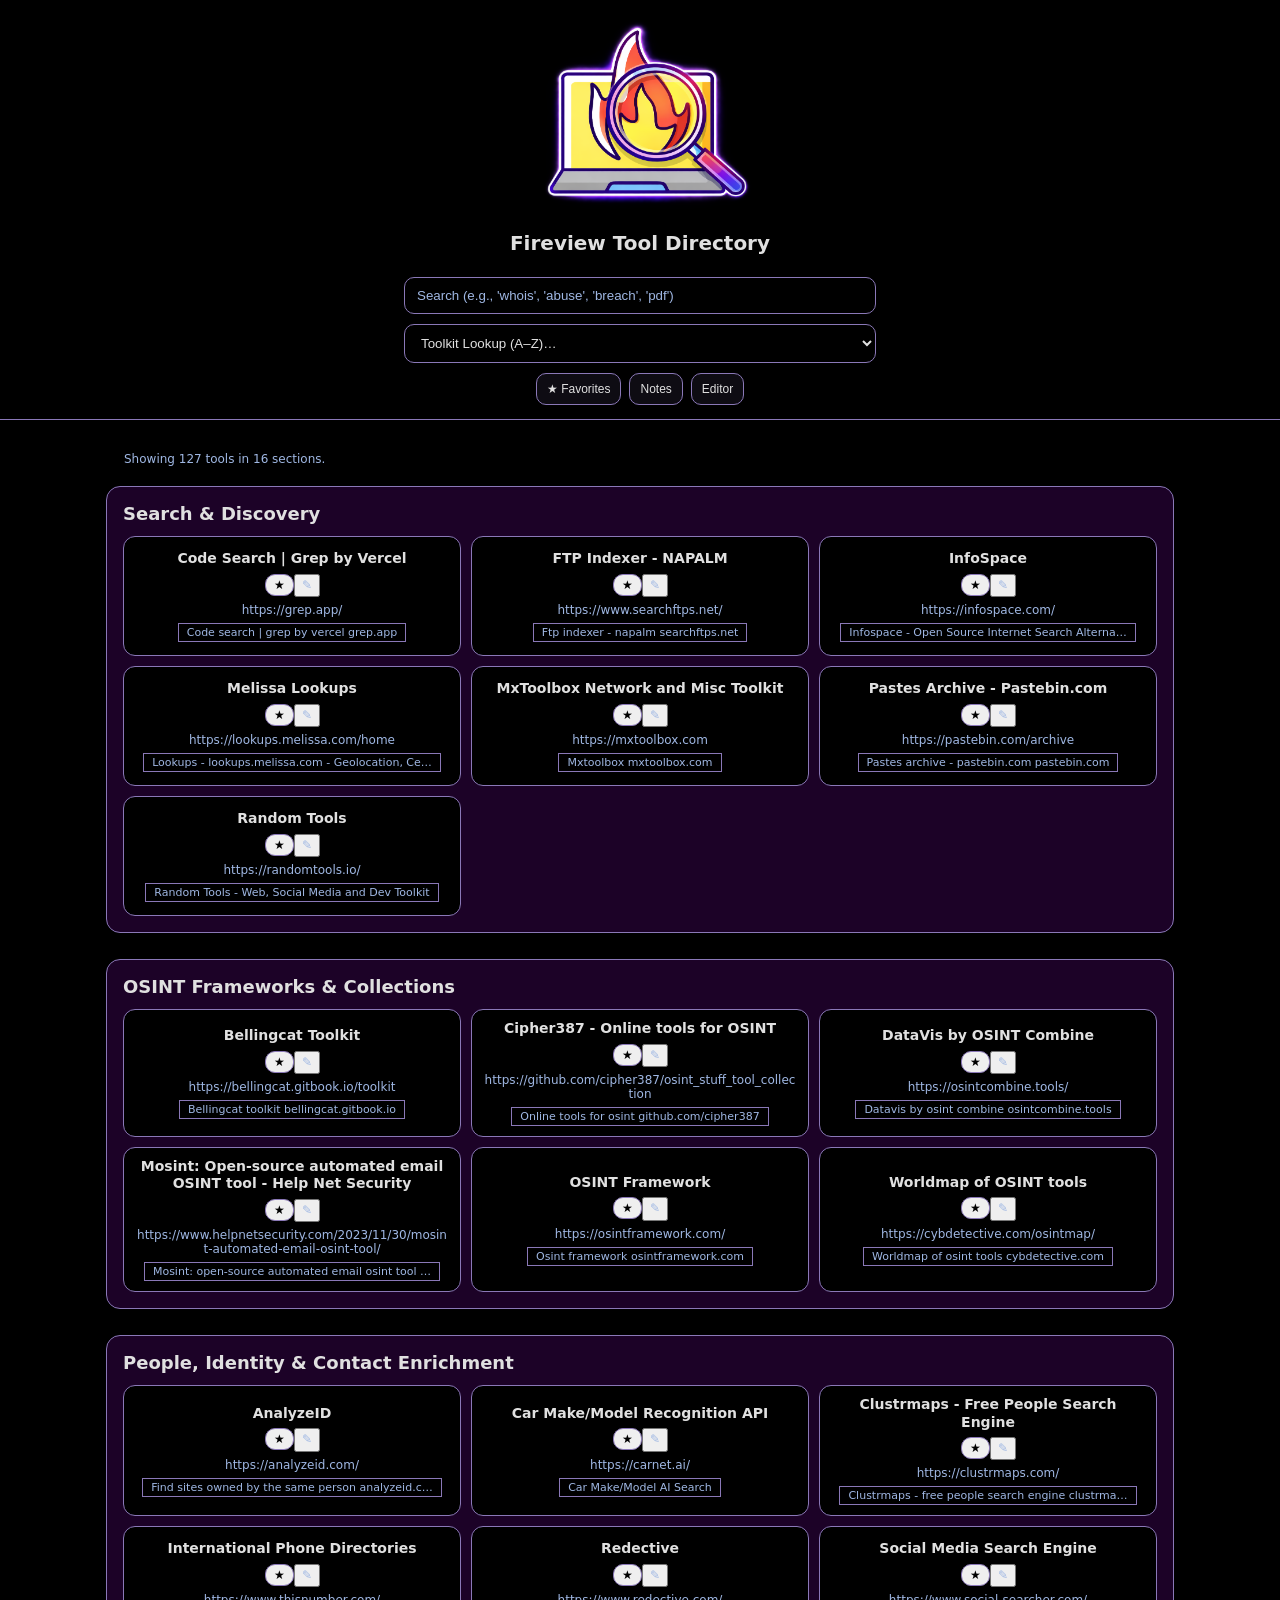
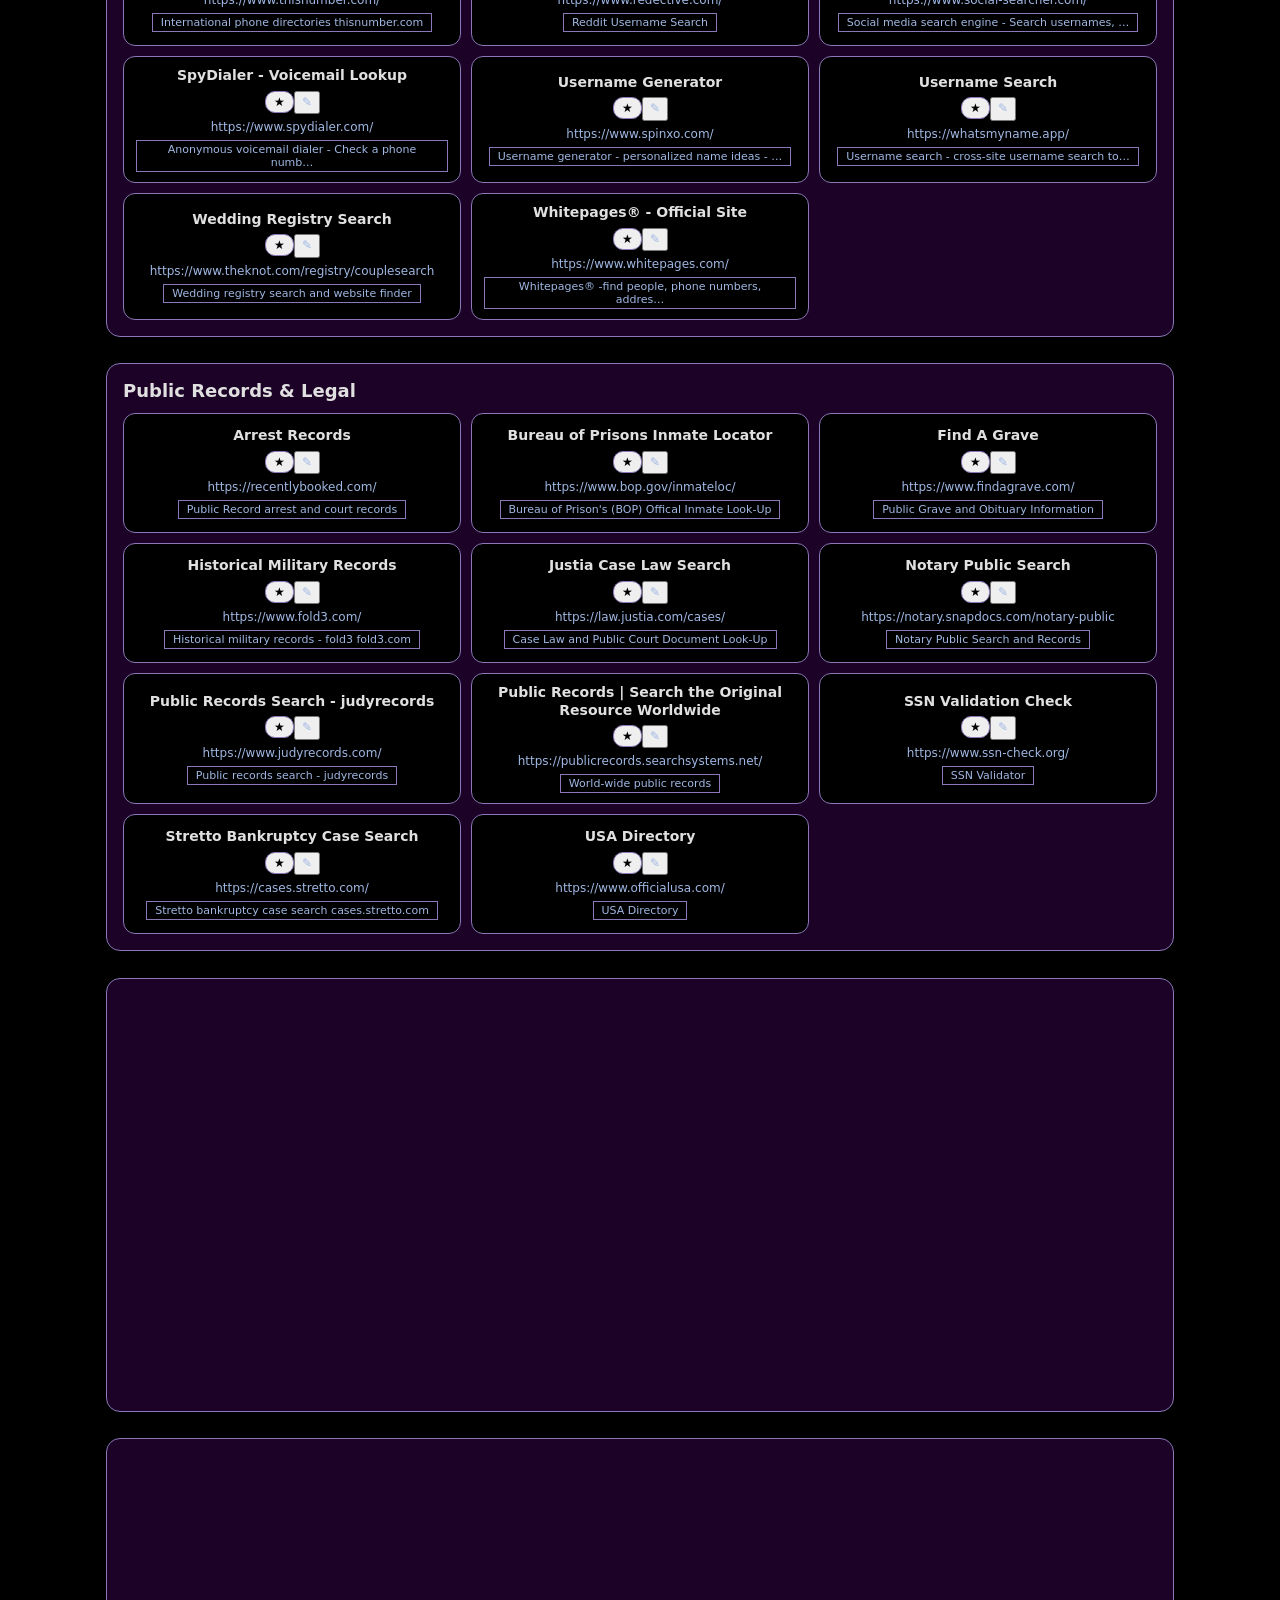
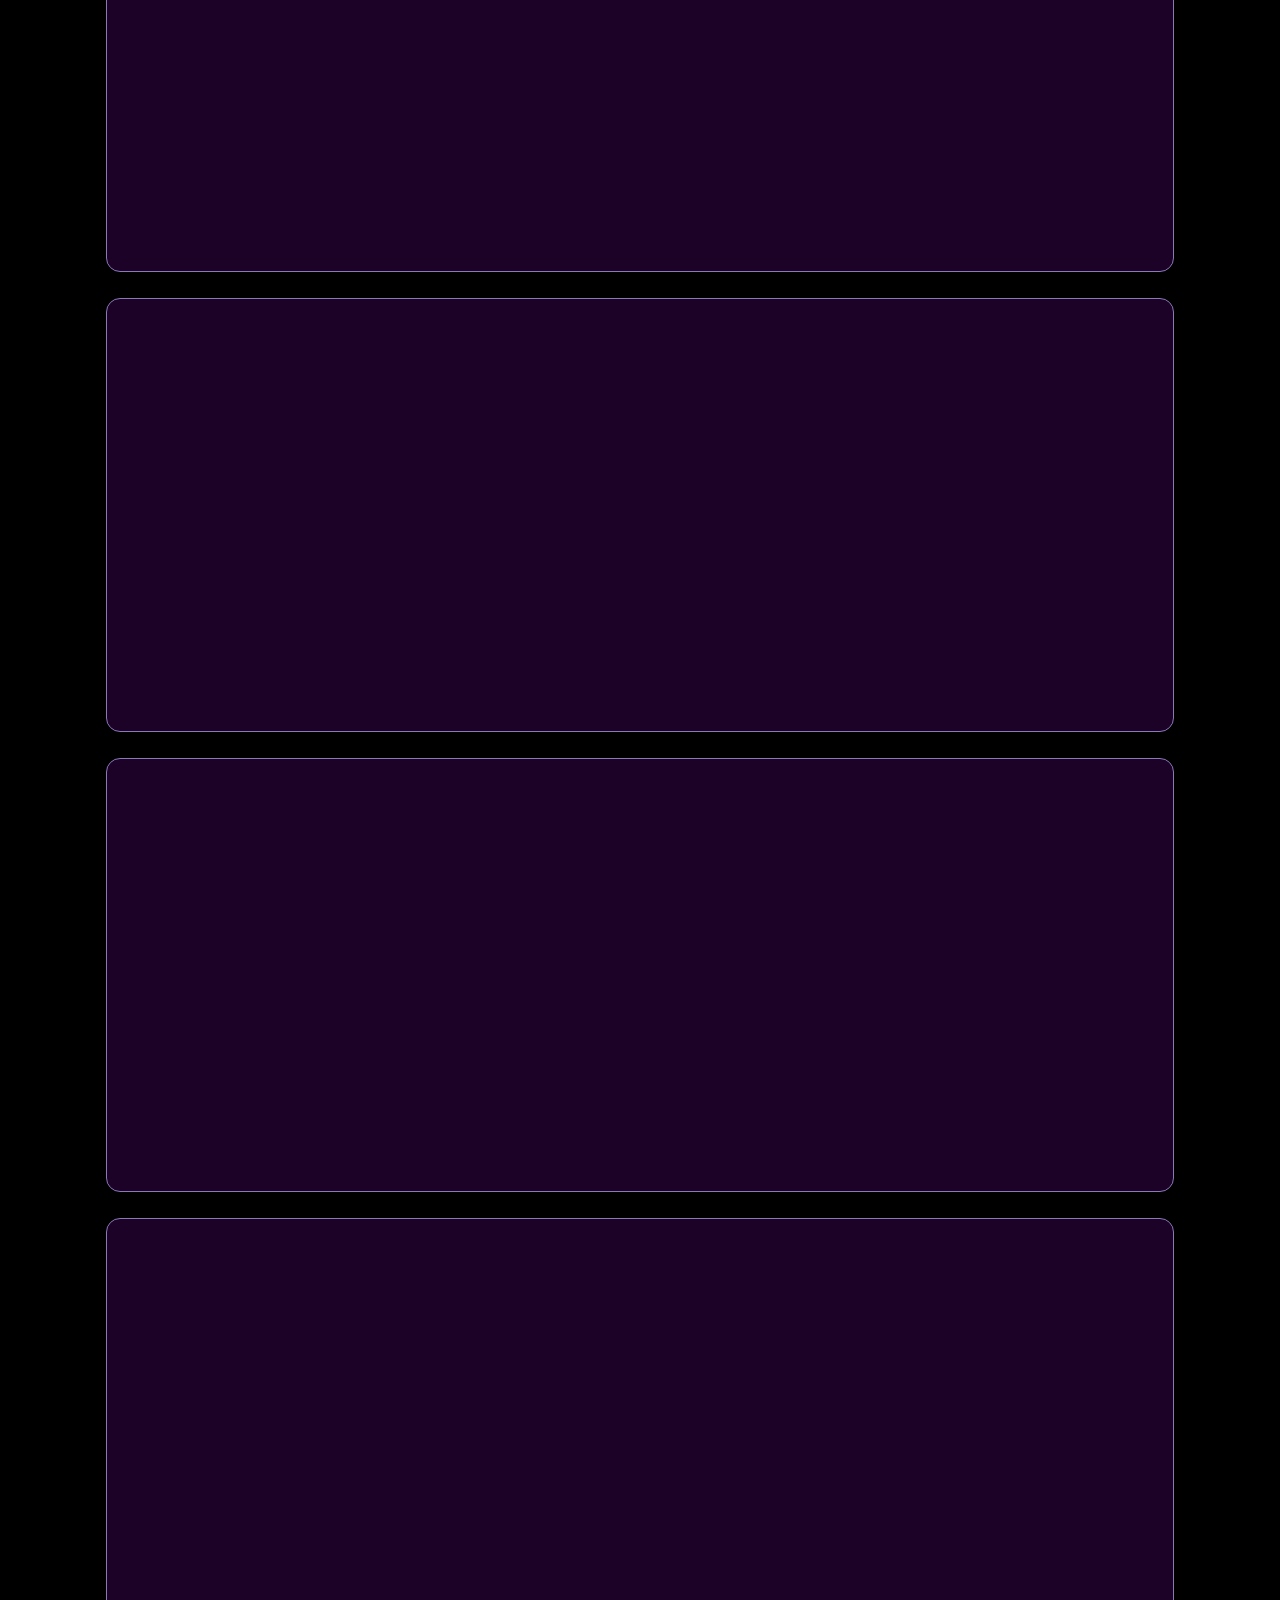
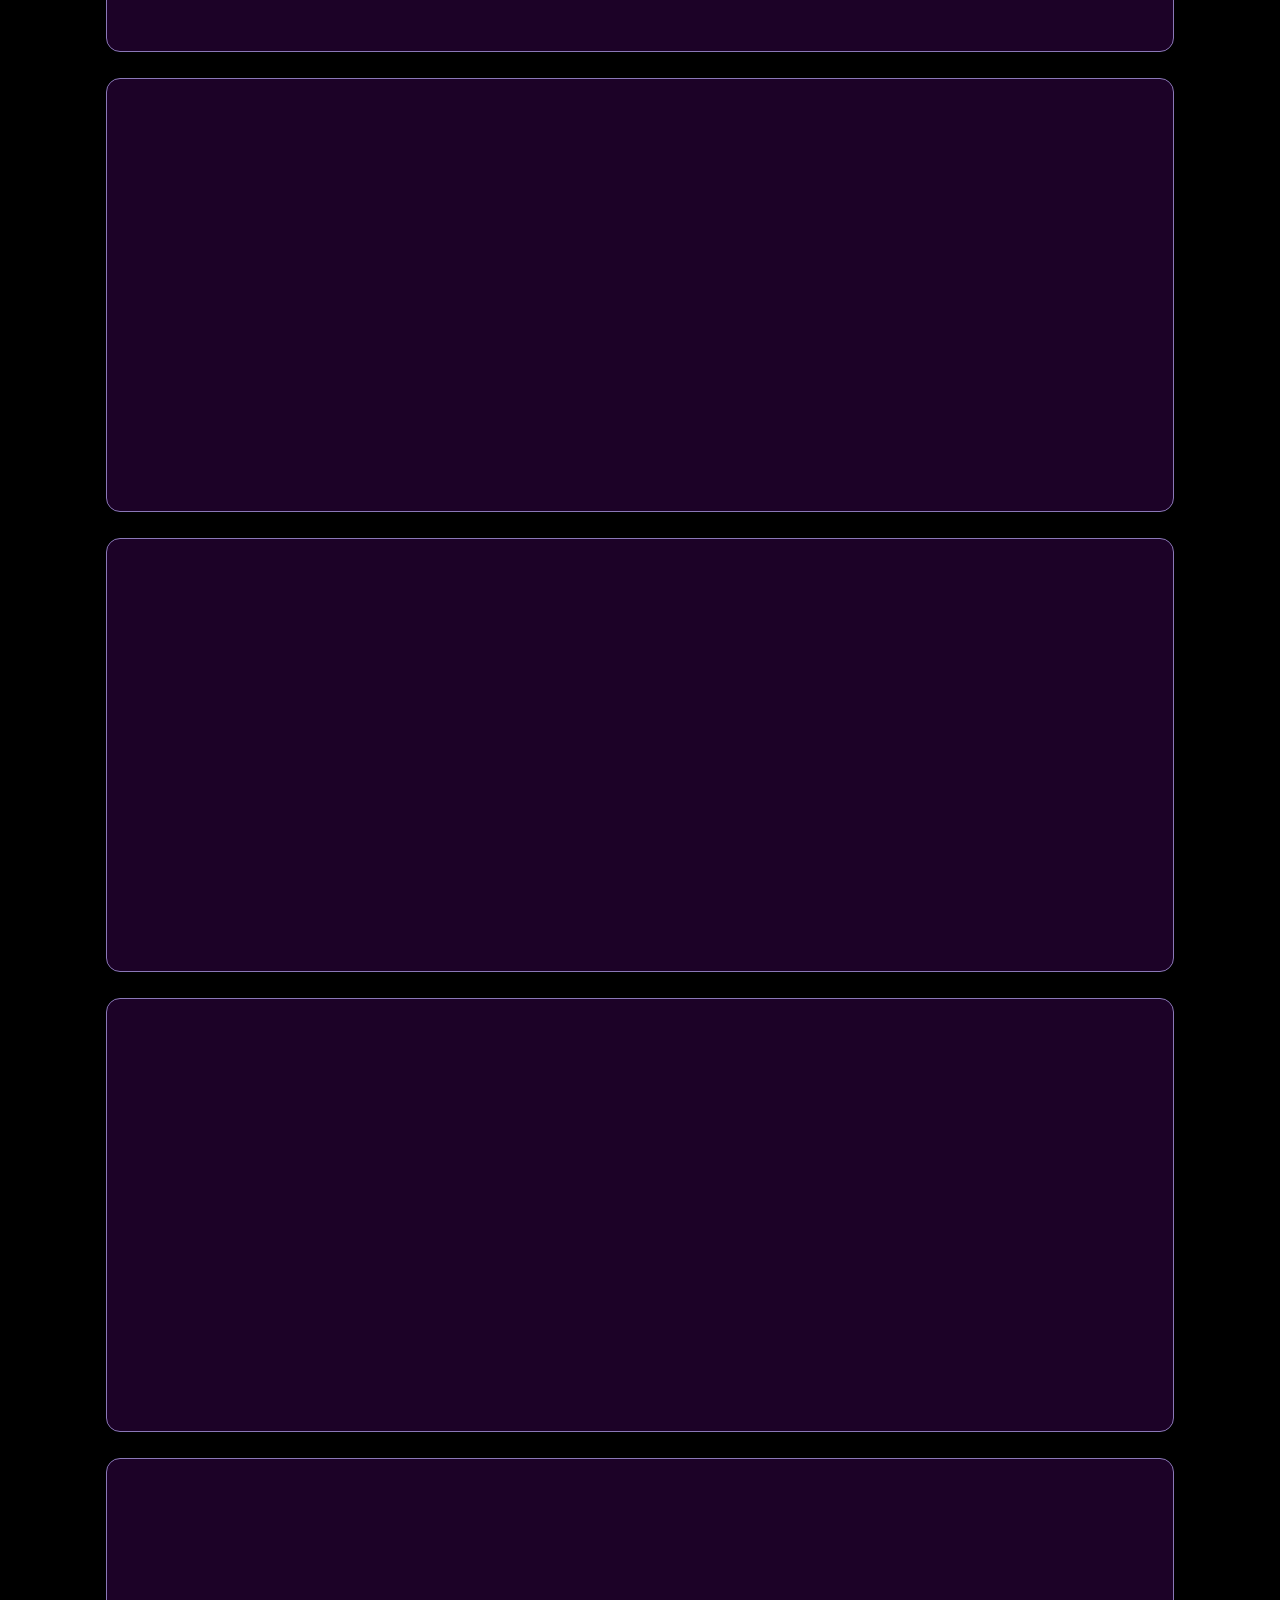
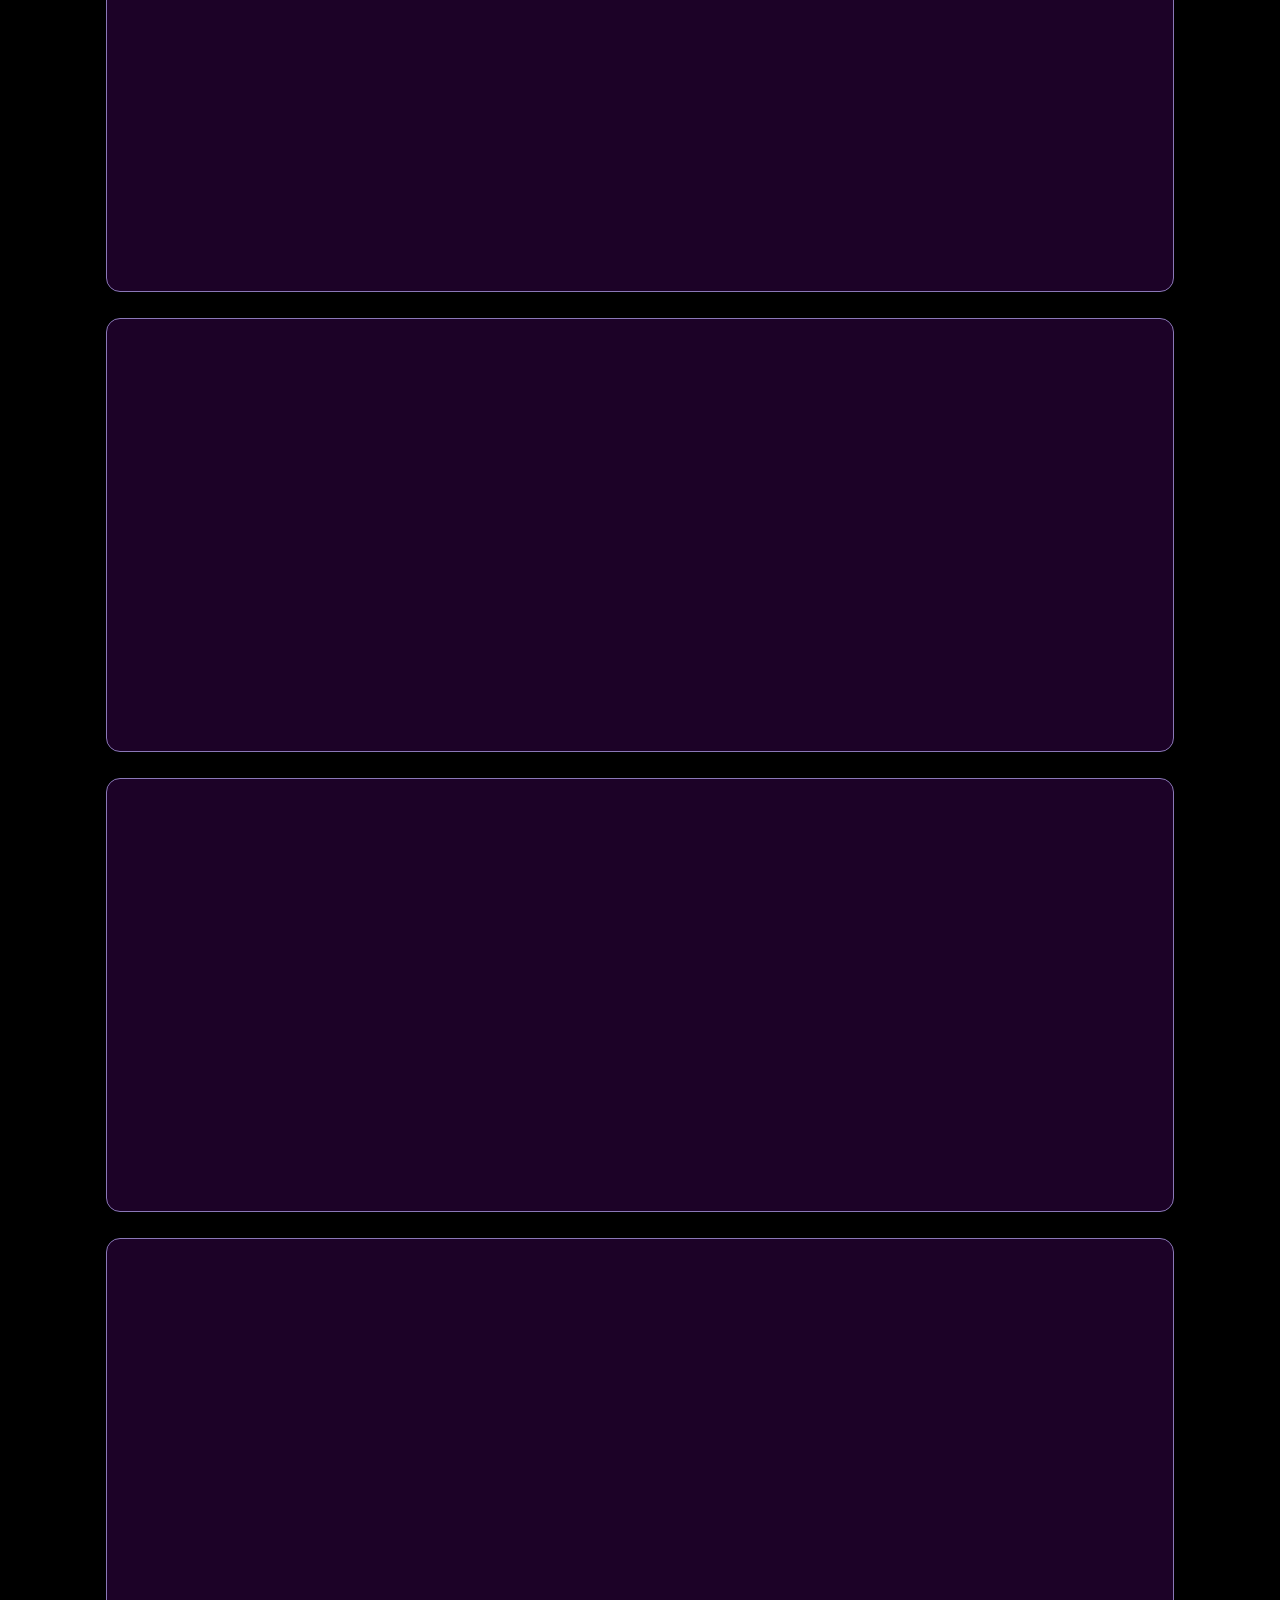
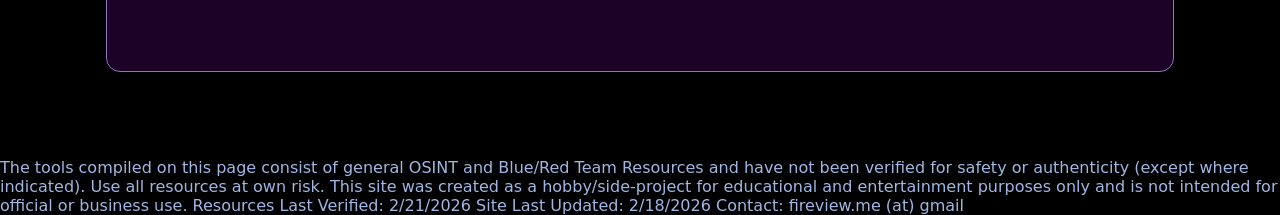
==== commit 5d51ea62: "Update index.html" ====
--- a/index.html
+++ b/index.html
@@ -5,14 +5,12 @@
 <meta content="width=device-width, initial-scale=1" name="viewport"/>
 <meta http-equiv="Content-Security-Policy" content="default-src 'self'; img-src 'self' data:; style-src 'self'; script-src 'self'; base-uri 'self'; form-action 'self'; object-src 'none';"/>
 <title>OSINT Tools Directory</title>
+<link href="images/fireview_logo_final.png" rel="icon" type="image/png"/>
+<link href="images/fireview_favicon_black.ico" rel="icon" type="image/x-icon"/>
+<link rel="stylesheet" href="assets/styles.css"/>
 </head>
-  
 <body>
 <header>
-<nav class="site-nav"> <!-- API Nav Menu -->
-  <a href="index.html" class="nav-link active">Tools</a>
-  <a href="apis.html" class="nav-link">API's</a>
-</nav>
   <div class="wrap header-inner">
    <img class="site-logo" src="images/fireview_logo_no_background.png" alt="Site Logo">
     <h1>Fireview Tool Directory</h1>
--- a/assets/styles.css
+++ b/assets/styles.css
@@ -0,0 +1,479 @@
+:root{
+  --bg:#000000;        /* darkest background */
+  --panel:#1c0227;     /* cards / sections */
+  --line:#8a78b7;      /* borders */
+  --muted:#9fb7e3;     /* secondary text */
+  --text:#e0e0e0;      /* primary text */
+}
+*{box-sizing:border-box} body{
+  margin:0;
+  font-family:system-ui,-apple-system,Segoe UI,Roboto,Arial,sans-serif;
+  background:var(--bg);
+  color:var(--text);
+}
+header{
+  position:sticky;
+  top:0;
+  z-index:10;
+  background:rgba(0,0,0,.92);
+  backdrop-filter: blur(8px);
+  border-bottom:1px solid var(--line);
+
+  /*  smooth full-hide animation */
+  transition: transform 0.25s ease-in-out;
+  will-change: transform;
+}
+header.hide{
+  /*  full-hide state  */
+  transform: translateY(-100%);
+}
+.site-nav{
+  display:flex;
+  justify-content:center;
+  gap:12px;
+  margin-top:12px;
+}
+
+.nav-link{
+  padding:6px 12px;
+  border:1px solid var(--line);
+  border-radius:10px;
+  text-decoration:none;
+  color:var(--text);
+  font-size:12px;
+  transition:background .2s ease, border-color .2s ease;
+}
+
+.nav-link:hover{
+  border-color:var(--muted);
+}
+
+.nav-link.active{
+  background:rgba(138,120,183,.18);
+}
+.wrap{max-width:1100px;margin:0 auto;padding:14px 16px;}
+h1{margin:0;font-size:20px;font-weight:650;}
+.sub{margin-top:6px;color:var(--muted);font-size:13px;line-height:1.35;}
+.controls{
+  display:flex;
+  flex-direction:column;
+  gap:10px;
+  align-items:stretch;
+  margin-top:12px;
+}
+input[type="search"]{
+  width:100%;
+  min-width:0;
+  padding:10px 12px;
+  border:1px solid var(--line);
+  border-radius:10px;
+  background:var(--bg);
+  color:var(--text);
+  outline:none;
+}
+input[type="search"]::placeholder{
+  color:var(--muted);
+}
+.badges{display:flex;gap:8px;flex-wrap:wrap}
+.badge{
+  border:1px solid var(--line);
+  background:var(--panel);
+  color:var(--text);
+  padding:7px 10px;
+  border-radius:999px;
+  font-size:12px;
+  text-decoration:none;
+  white-space:nowrap;
+}
+.badge:hover{
+  border-color:var(--muted);
+}
+.badge .count{color:var(--muted);font-variant-numeric: tabular-nums;}
+main{max-width:1100px;margin:0 auto;padding:18px 16px 60px;}
+section{
+  margin:20px 0 26px;
+  padding:16px;
+  border:1px solid var(--line);
+  border-radius:14px;
+  background:var(--panel);
+}
+section h2{margin:0 0 10px;font-size:18px}
+.note{color:var(--muted);font-size:12px;line-height:1.45;margin:6px 0 0}
+ul{list-style:none;margin:12px 0 0;padding:0;display:grid;grid-template-columns:repeat(auto-fit,minmax(260px,1fr));gap:10px;}
+li{
+  border:1px solid var(--line);
+  border-radius:12px;
+  padding:10px 12px;
+  background:var(--bg);
+  text-align:center;
+}
+.meta{
+  margin-top:6px;
+  font-size:12px;
+  color:var(--muted);
+
+  display:flex;
+  flex-direction:column;
+  align-items:center;
+  gap:6px;
+  text-align:center;
+}
+.pill{
+  border:1px solid var(--line);
+  border-radius:0;          /* square */
+  padding:2px 8px;
+  font-size:11px;
+  color:var(--muted);
+  background:transparent;
+}
+footer{
+  color:var(--muted);
+}
+kbd{
+  border:1px solid var(--line);
+  border-bottom-width:2px;
+  border-radius:6px;
+  padding:1px 6px;
+  background:var(--bg);
+  color:var(--text);
+  font-size:11px;
+}
+.hidden{display:none !important;}
+/* Hide top category navigation (dropdown or badges) */
+#nav,
+.badges{
+  display:none !important;
+}
+/* Alphabetical dropdown menu bar */
+#alphaMenu{
+  width:100%;
+  padding:10px 12px;
+  border:1px solid var(--line);
+  border-radius:10px;
+  background:var(--bg);
+  color:var(--text);
+  outline:none;
+}
+#alphaMenu option,
+#alphaMenu optgroup{
+  background:var(--bg);
+  color:var(--text);
+}
+
+.meta{
+  min-height:36px;
+}
+.tool-search {
+  margin-top: 8px;
+  display: flex;
+  gap: 8px;
+  justify-content: center;
+}
+
+.tool-search input[type="search"]{
+  width: min(240px, 100%);
+  padding: 6px 8px;
+  border: 1px solid var(--line);
+  border-radius: 10px;
+  background: var(--bg);
+  color: var(--text);
+  outline: none;
+  font-size: 12px;
+}
+
+.tool-search button{
+  padding: 6px 10px;
+  border: 1px solid var(--line);
+  border-radius: 10px;
+  background: transparent;
+  color: var(--text);
+  cursor: pointer;
+  font-size: 12px;
+}
+.tool-search button:hover{
+  border-color: var(--muted);
+}
+/* Tool title is text (not a link) */
+.link{
+  display:block;
+  color:var(--text);
+  font-weight:600;
+  font-size:14px;
+  line-height:1.25;
+  text-align:center;
+}
+
+/* Clickable URL shown under the title */
+.url-link{
+  display:block;
+  color:var(--muted);
+  font-size:12px;
+  text-decoration:none;
+  word-break:break-all;
+}
+.url-link:hover{
+  color:var(--text);
+  text-decoration:underline;
+}
+
+/* URL Search Cards for Tools */
+li.tool{
+  display:flex;
+  flex-direction:column;
+  justify-content:center;
+  min-height:120px;
+}
+/* Logo layout */
+.header-inner{
+  display:flex;
+  flex-direction:column;   /* stack logo above search */
+  align-items:center;
+  text-align:center;
+  gap:10px;
+}
+
+/* Logo sizing */
+.site-logo{
+  width:240px;
+  height:auto;
+  display:block;
+  margin:0 auto;
+}
+/* Buttons */
+.btn{
+  padding:8px 10px;
+  border:1px solid var(--line);
+  border-radius:10px;
+  background:transparent;
+  color:var(--text);
+  cursor:pointer;
+  font-size:12px;
+}
+.btn:hover{border-color:var(--muted);}
+.btn.ghost{background:rgba(138,120,183,.10);}
+.btn.danger{border-color:#c77; color:#f3c;}
+.top-actions{display:flex; gap:8px; justify-content:center; flex-wrap:wrap;
+}
+/* Favorites toggle active state (top button) */
+button.btn.on{
+  background:#d4af37;        /* gold */
+  border-color:#d4af37;
+  color:#000;
+}
+.btn.on:hover{
+  background:#e6c55c;
+  border-color:#e6c55c;
+}
+/* Star + tool actions */
+.tool-actions{
+  display:flex;
+  gap:8px;
+  justify-content:center;
+  align-items:center;
+  margin-top:8px;
+}
+.star{
+  border:1px solid var(--line);
+  border-radius:10px;
+  padding:4px 8px;
+  cursor:pointer;
+  user-select:none;
+  font-size:12px;
+  line-height:1;
+}
+.star.on{
+  background:#d4af37; /*gold star - fave tools */
+  border-color:#d4af37;
+  color:#000;
+}
+.mini{
+  border:1px solid var(--line);
+  border-radius:10px;
+  padding:4px 8px;
+  font-size:12px;
+  cursor:pointer;
+}
+
+/* Drawer panels */
+.drawer{
+  position:fixed;
+  top:0; right:0;
+  width:min(520px, 92vw);
+  height:100%;
+  background:rgba(0,0,0,.96);
+  border-left:1px solid var(--line);
+  z-index:50;
+  display:flex;
+  flex-direction:column;
+}
+.drawer-head{
+  padding:12px 12px;
+  border-bottom:1px solid var(--line);
+  display:flex;
+  justify-content:space-between;
+  align-items:center;
+  gap:10px;
+}
+.drawer-title{font-weight:650;}
+.drawer-body{padding:12px; overflow:auto;}
+.label{display:block; margin:6px 0; color:var(--muted); font-size:12px;}
+.ta{
+  width:100%;
+  min-height:140px;
+  border:1px solid var(--line);
+  border-radius:12px;
+  background:var(--bg);
+  color:var(--text);
+  padding:10px;
+  outline:none;
+  font-size:12px;
+  line-height:1.35;
+}
+.row{display:flex; gap:8px; flex-wrap:wrap; margin-top:10px;}
+.divider{height:1px; background:rgba(138,120,183,.35); margin:14px 0;}
+.list{display:flex; flex-direction:column; gap:8px;}
+.list a{
+  color:var(--muted);
+  text-decoration:none;
+  border:1px solid var(--line);
+  border-radius:12px;
+  padding:8px 10px;
+}
+.list a:hover{color:var(--text); border-color:var(--muted);}
+
+/* Modal */
+.modal{
+  position:fixed; inset:0;
+  background:rgba(0,0,0,.65);
+  z-index:60;
+  display:flex;
+  align-items:center;
+  justify-content:center;
+  padding:14px;
+}
+.modal-card{
+  width:min(720px, 96vw);
+  background:rgba(0,0,0,.96);
+  border:1px solid var(--line);
+  border-radius:14px;
+  padding:12px;
+}
+.modal-head{
+  display:flex;
+  align-items:center;
+  justify-content:space-between;
+  gap:10px;
+  margin-bottom:10px;
+}
+.modal-title{font-weight:650;}
+
+/* QoF additions */
+.skip{
+  position:absolute;
+  left:-9999px;
+  top:auto;
+  width:1px;
+  height:1px;
+  overflow:hidden;
+}
+.skip:focus{
+  left:12px;
+  top:12px;
+  width:auto;
+  height:auto;
+  padding:8px 12px;
+  border:1px solid var(--line);
+  background:rgba(0,0,0,.92);
+  color:var(--text);
+  border-radius:10px;
+  z-index:999;
+}
+.results{
+  margin:14px auto 0;
+  max-width:1200px;
+  padding:0 18px;
+  color:var(--muted);
+  font-size:12px;
+}
+.empty{
+  margin:10px auto 0;
+  max-width:1200px;
+  padding:0 18px;
+  color:var(--muted);
+  font-size:13px;
+}
+:focus-visible{
+  outline:2px solid var(--muted);
+  outline-offset:2px;
+}
+section{
+  content-visibility:auto;
+  contain-intrinsic-size: 400px;
+}
+/* Universal Script Converter panel */
+.mini-title{
+  margin:6px 0 10px;
+  font-size:14px;
+  color:var(--muted);
+  font-weight:650;
+}
+
+#universalConverter .note{
+  color:var(--muted);
+  font-size:12px;
+  line-height:1.45;
+  margin:0 0 10px;
+}
+
+.dropzone{
+  position:relative;
+  border:1px dashed var(--line);
+  border-radius:14px;
+  padding:12px;
+  text-align:center;
+  color:var(--muted);
+  background:rgba(255,255,255,.02);
+  cursor:pointer;
+  margin:10px 0 12px;
+}
+.dropzone:hover{border-color:var(--muted);}
+.dropzone.dragover{
+  border-color:var(--muted);
+  background:rgba(159,183,227,.08);
+}
+.dropzone input[type="file"]{
+  position:absolute;
+  inset:0;
+  opacity:0;
+  cursor:pointer;
+}
+
+.schema{
+  border:1px solid var(--line);
+  border-radius:14px;
+  padding:10px 12px;
+  background:rgba(0,0,0,.25);
+}
+.schema summary{cursor:pointer; color:var(--text); font-weight:650;}
+.schema-grid{
+  display:grid;
+  grid-template-columns:repeat(auto-fit, minmax(210px, 1fr));
+  gap:10px;
+  margin-top:10px;
+}
+.mini-in{
+  width:100%;
+  padding:8px 10px;
+  border:1px solid var(--line);
+  border-radius:10px;
+  background:var(--bg);
+  color:var(--text);
+  outline:none;
+  font-size:12px;
+}
+
+#universalConverter .stat{
+  margin:10px 0 0;
+  color:var(--muted);
+  font-size:12px;
+}
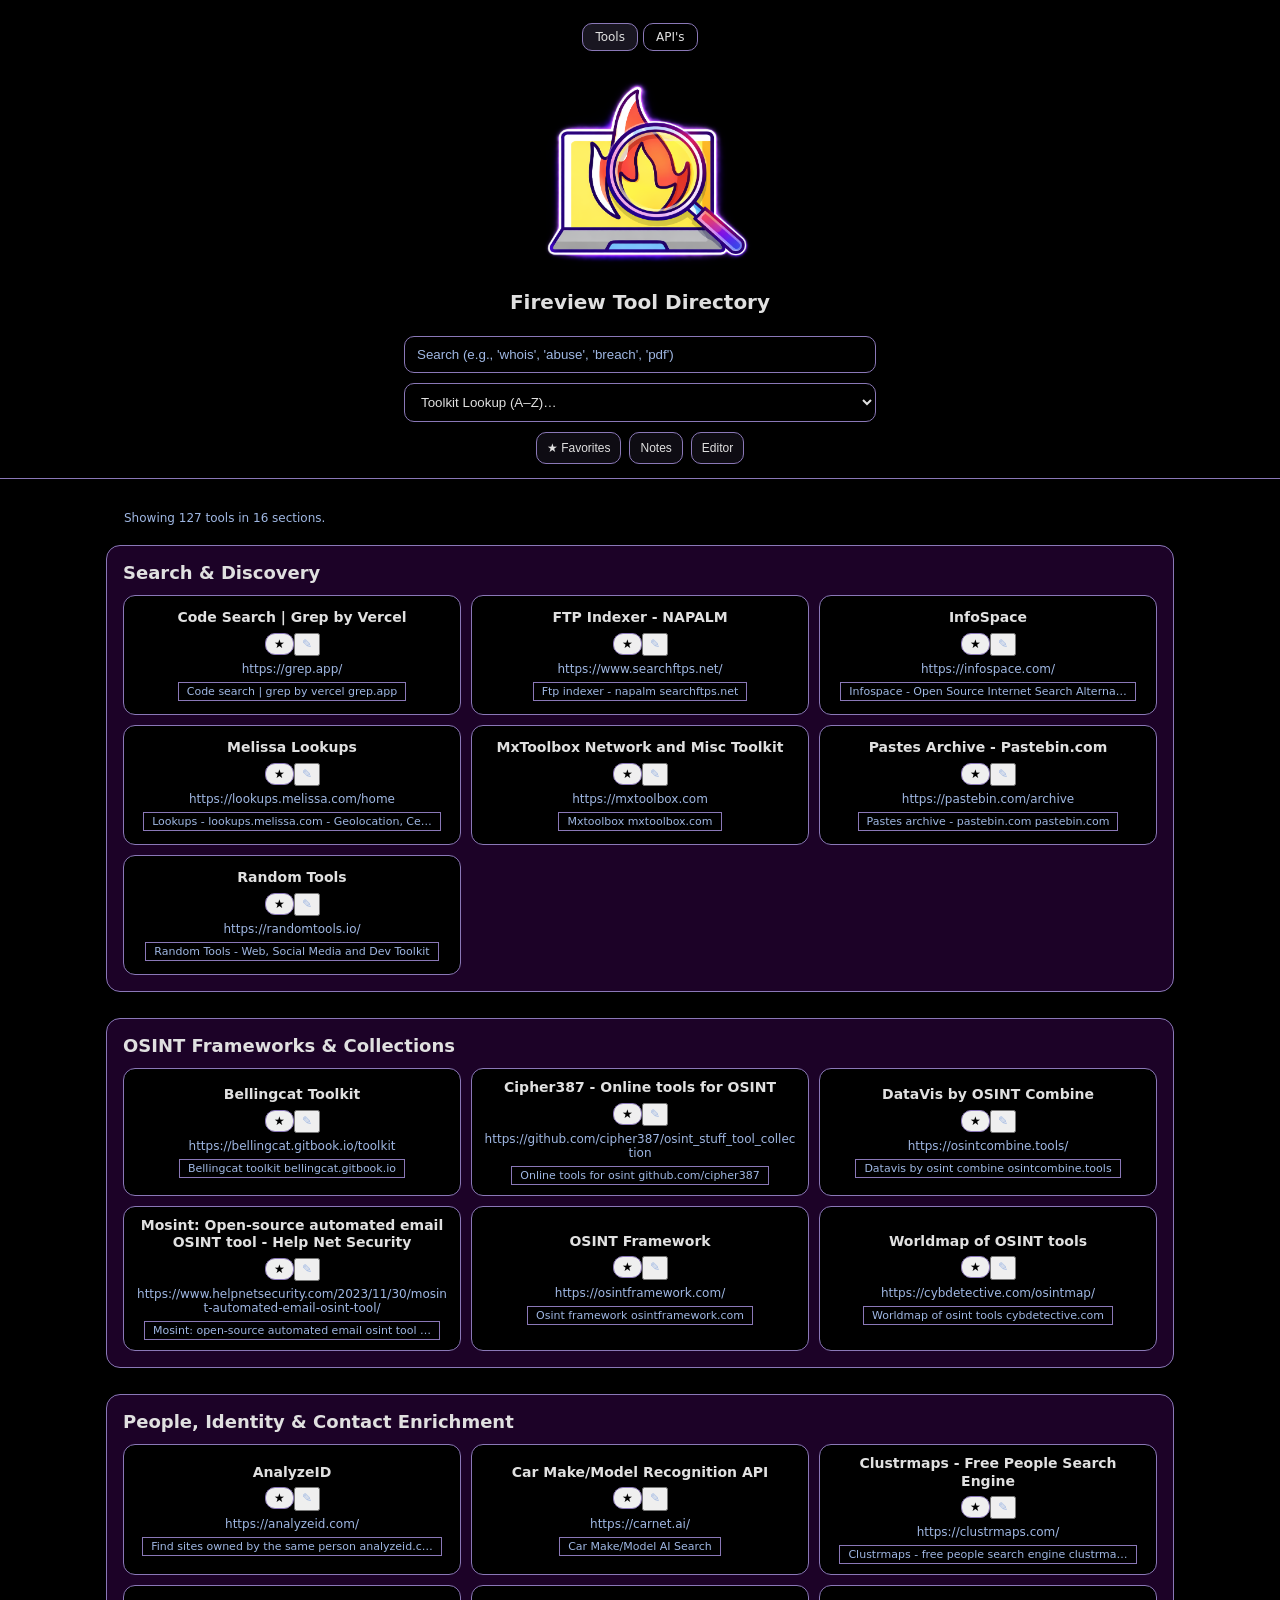
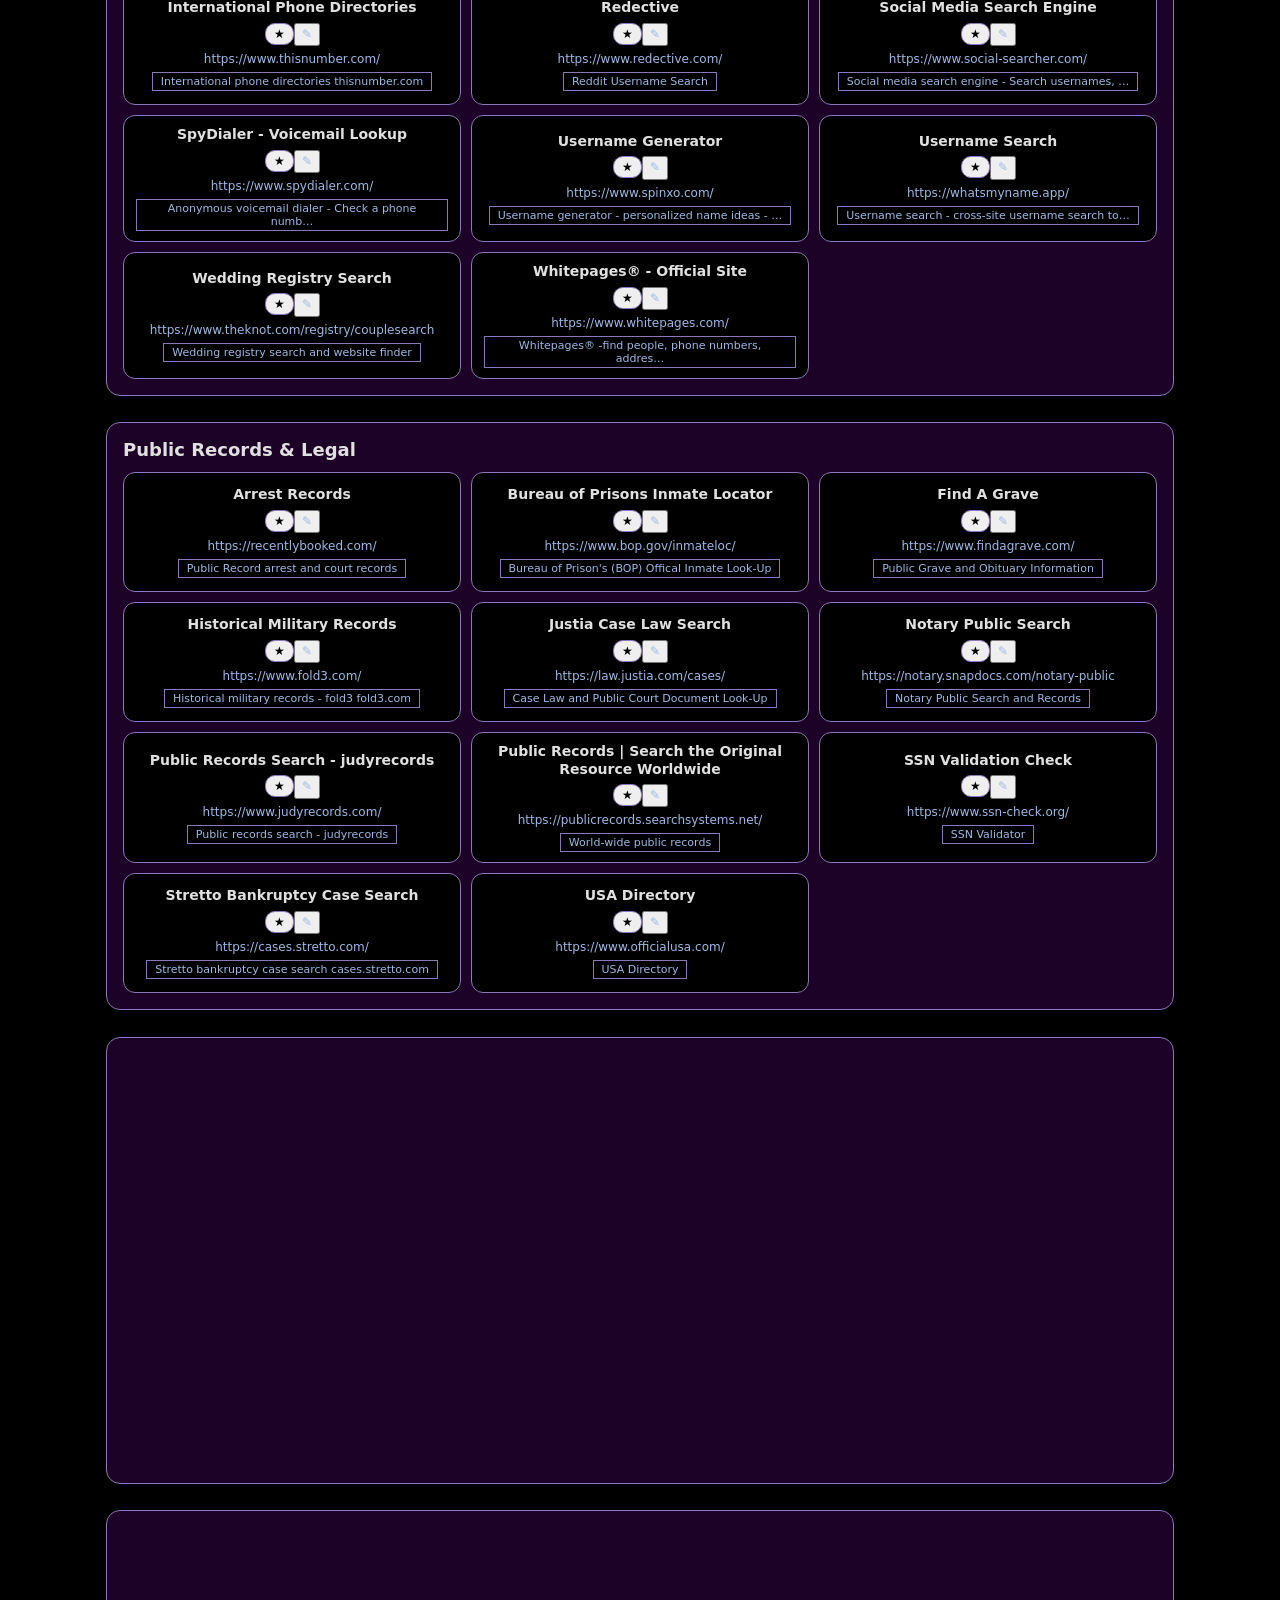
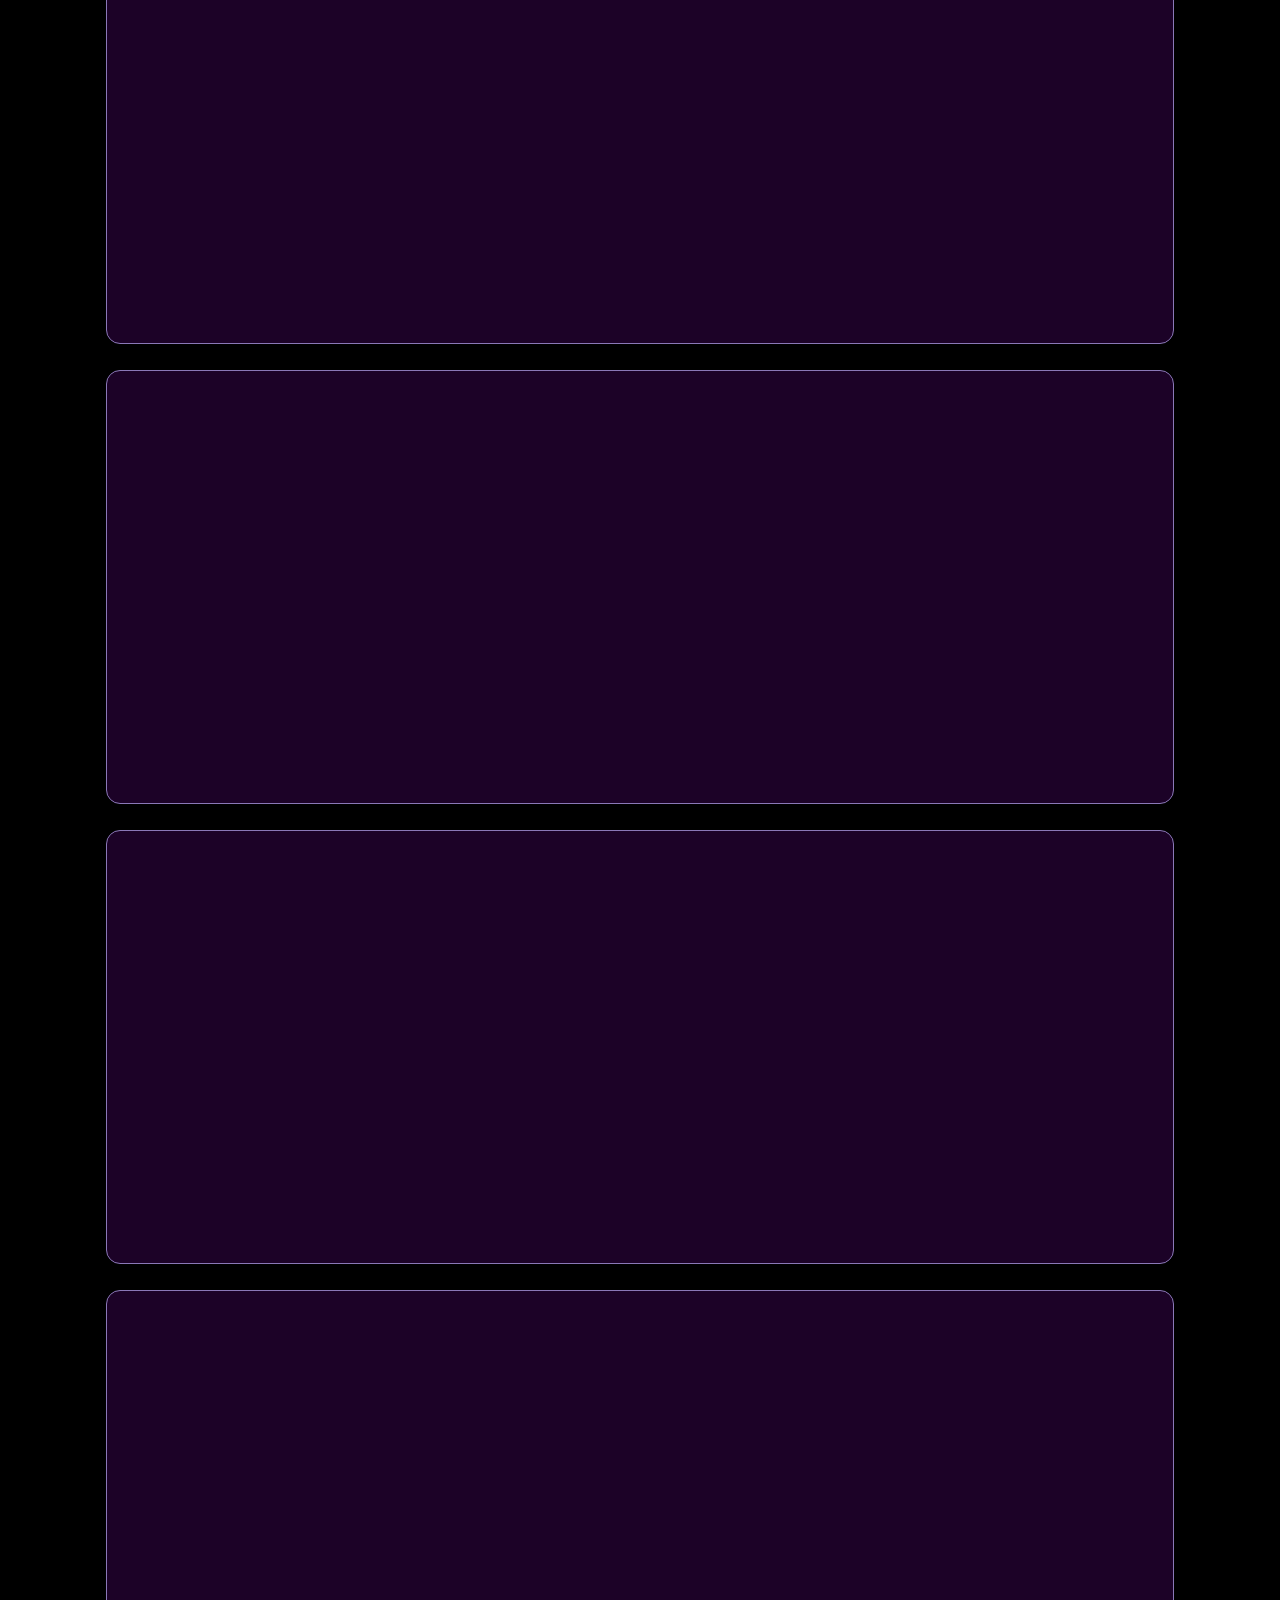
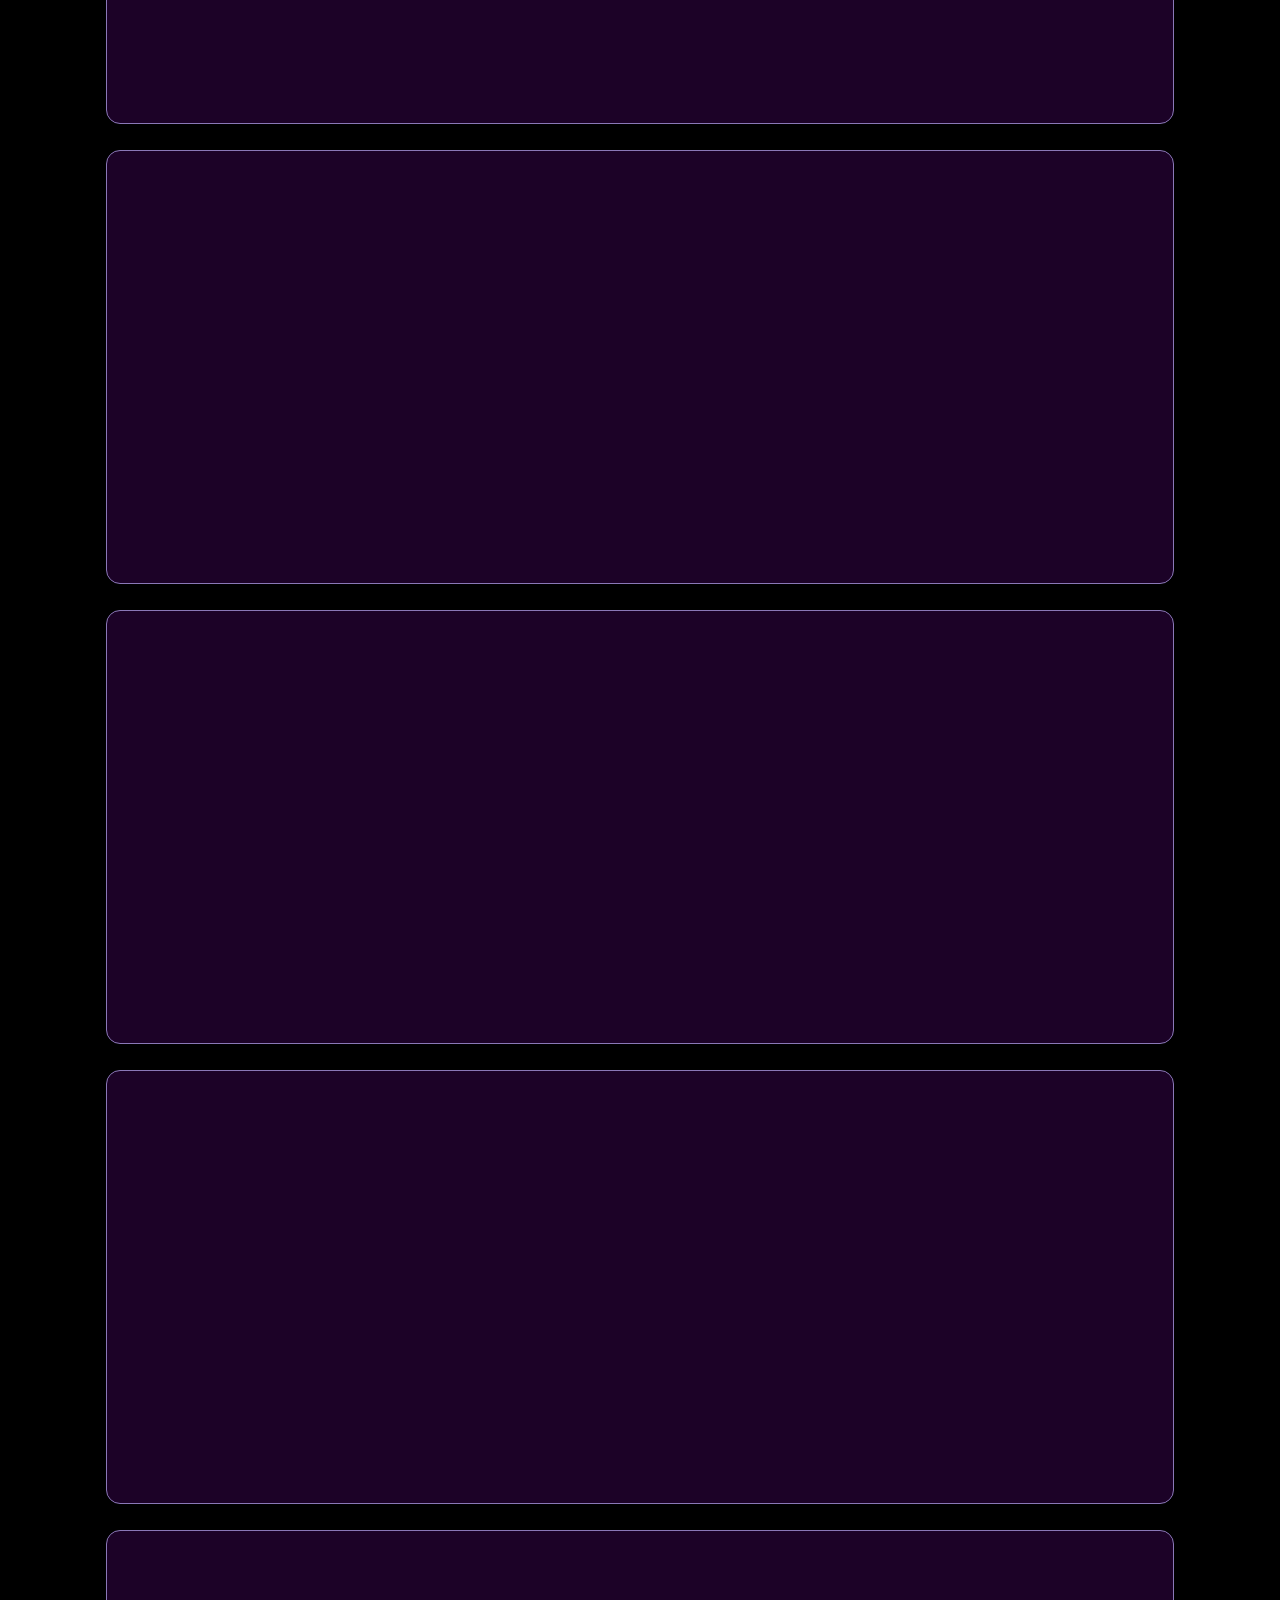
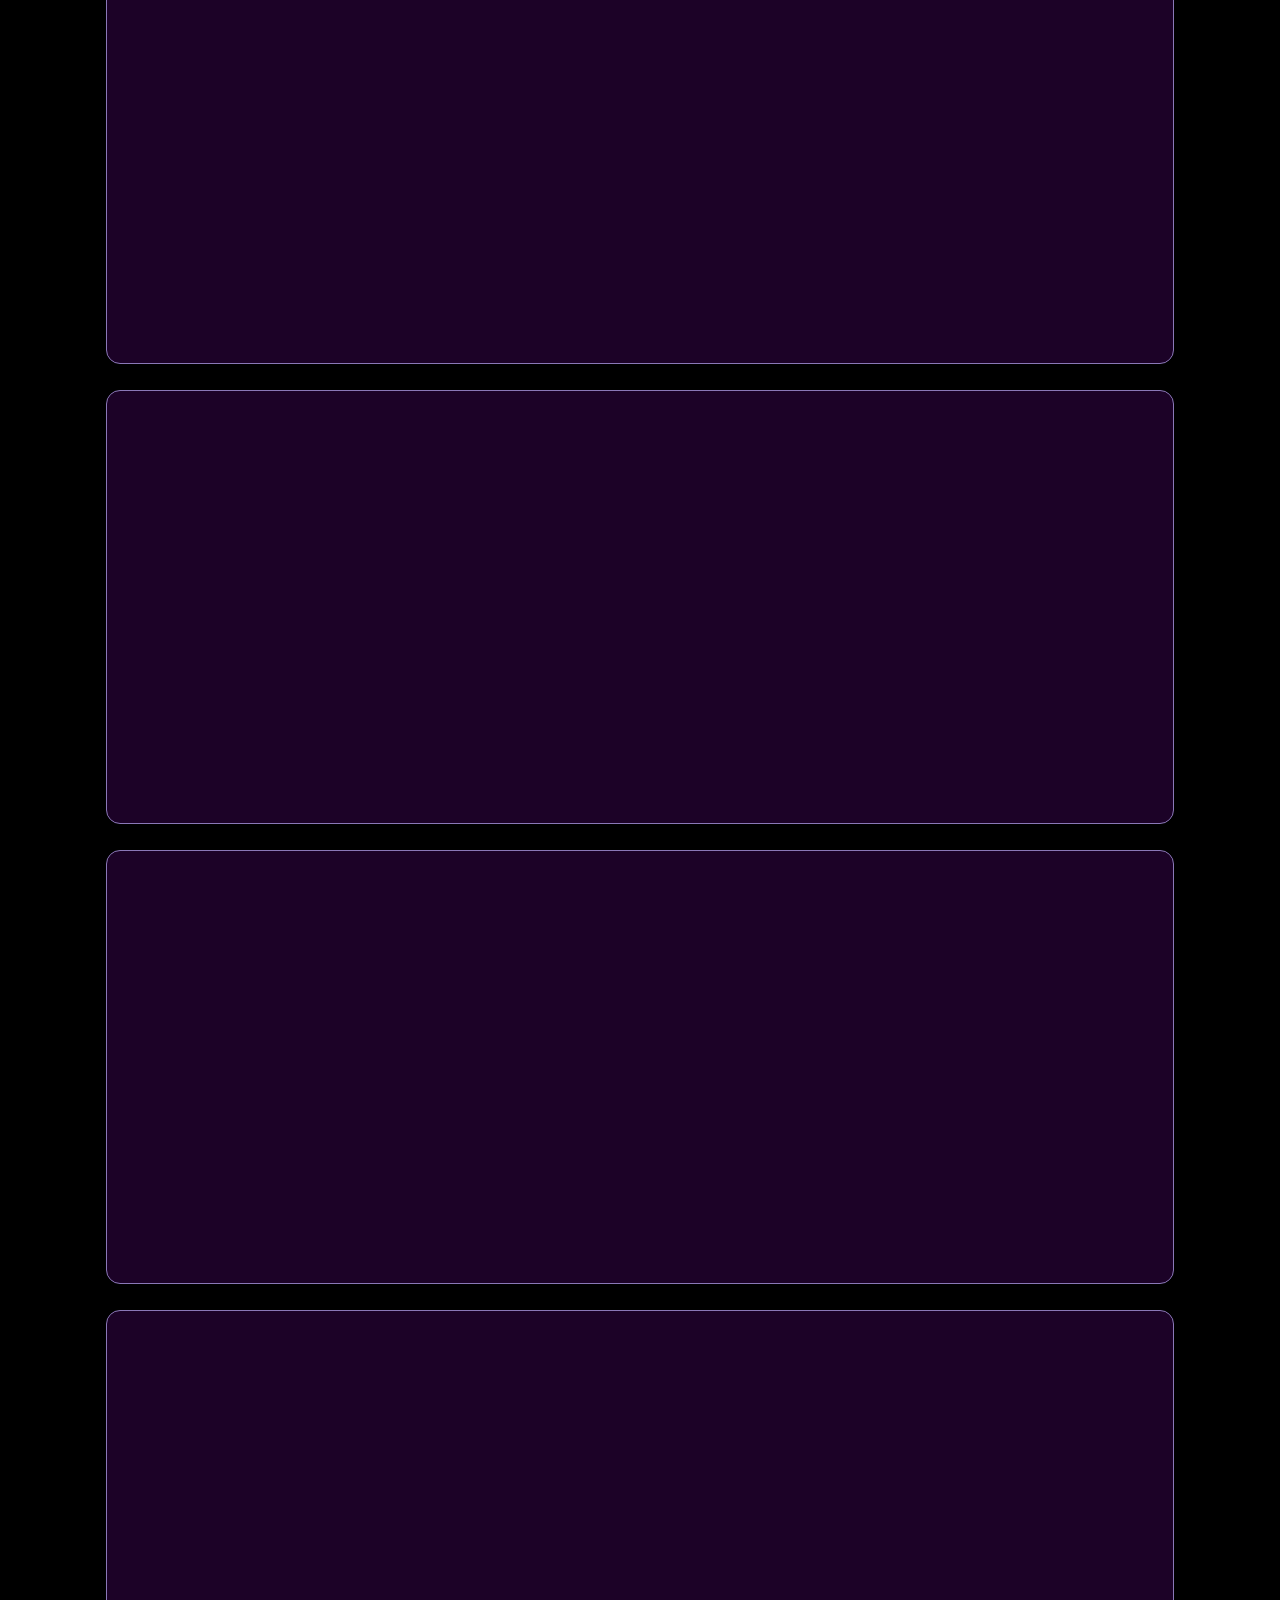
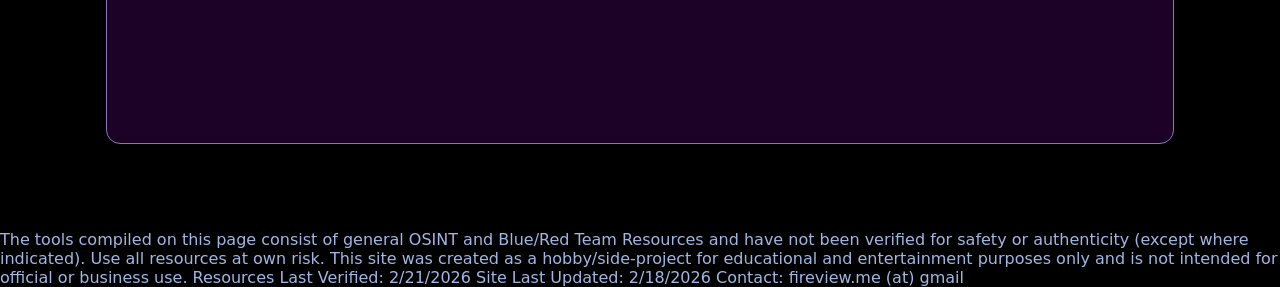
==== commit f685f512: "Update index.html" ====
--- a/index.html
+++ b/index.html
@@ -10,6 +10,12 @@
 <link rel="stylesheet" href="assets/styles.css"/>
 </head>
 <body>
+<nav class="site-nav">
+  <div class="wrap nav-inner">
+    <a class="nav-link active" href="index.html">Tools</a>
+    <a class="nav-link" href="apis.html">API's</a>
+  </div>
+</nav>
 <header>
   <div class="wrap header-inner">
    <img class="site-logo" src="images/fireview_logo_no_background.png" alt="Site Logo">
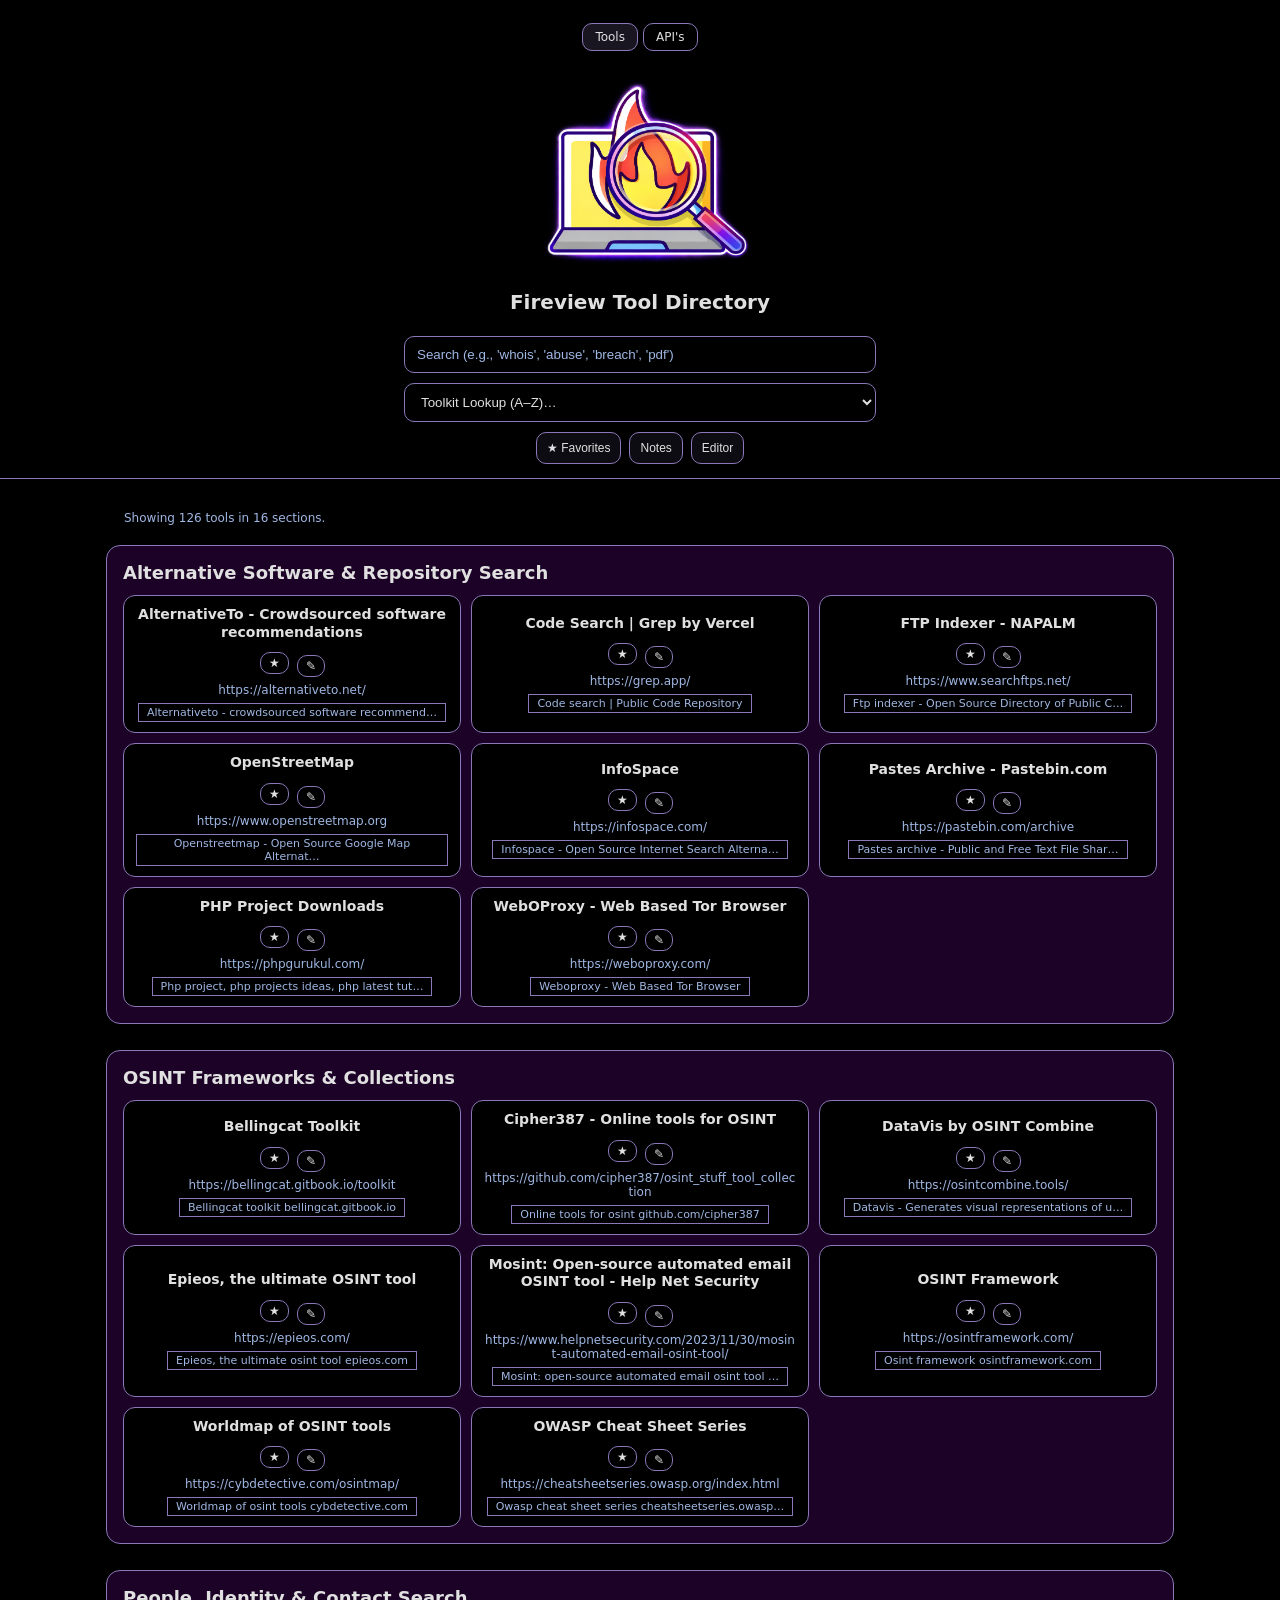
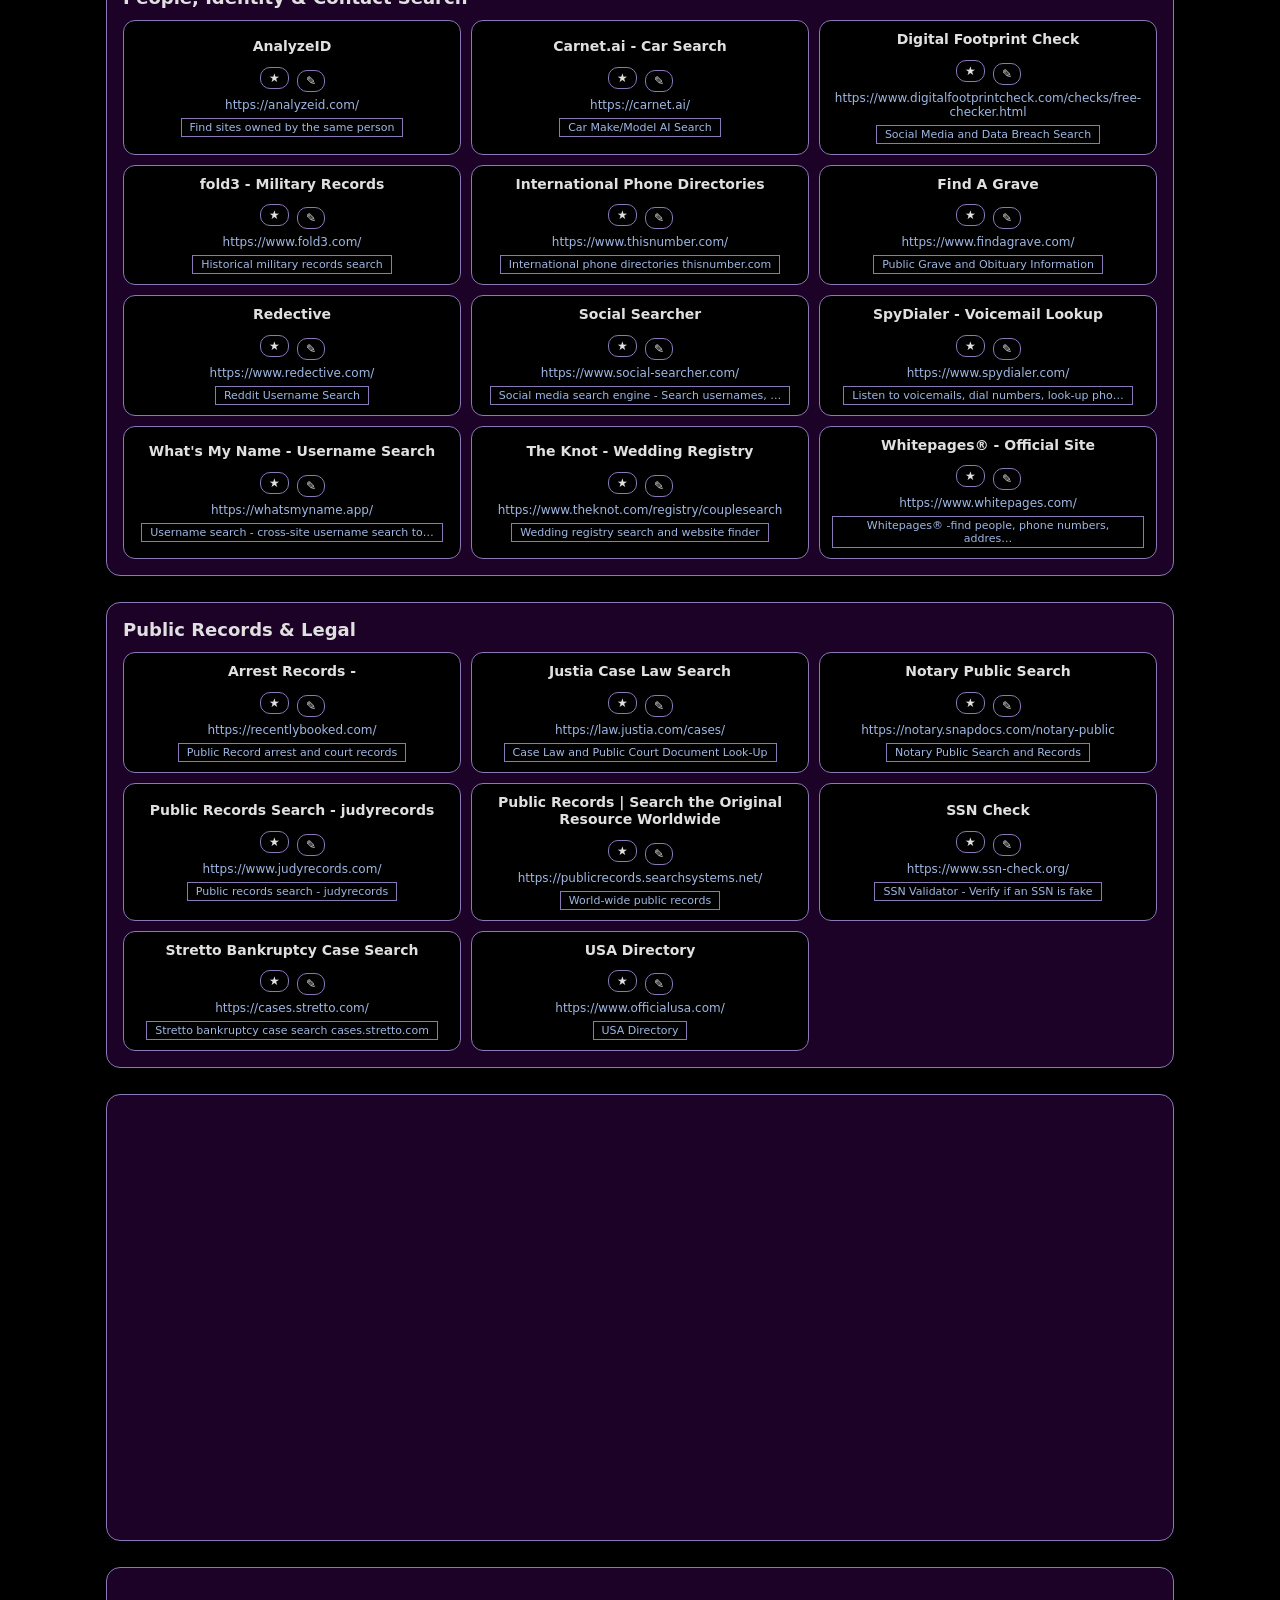
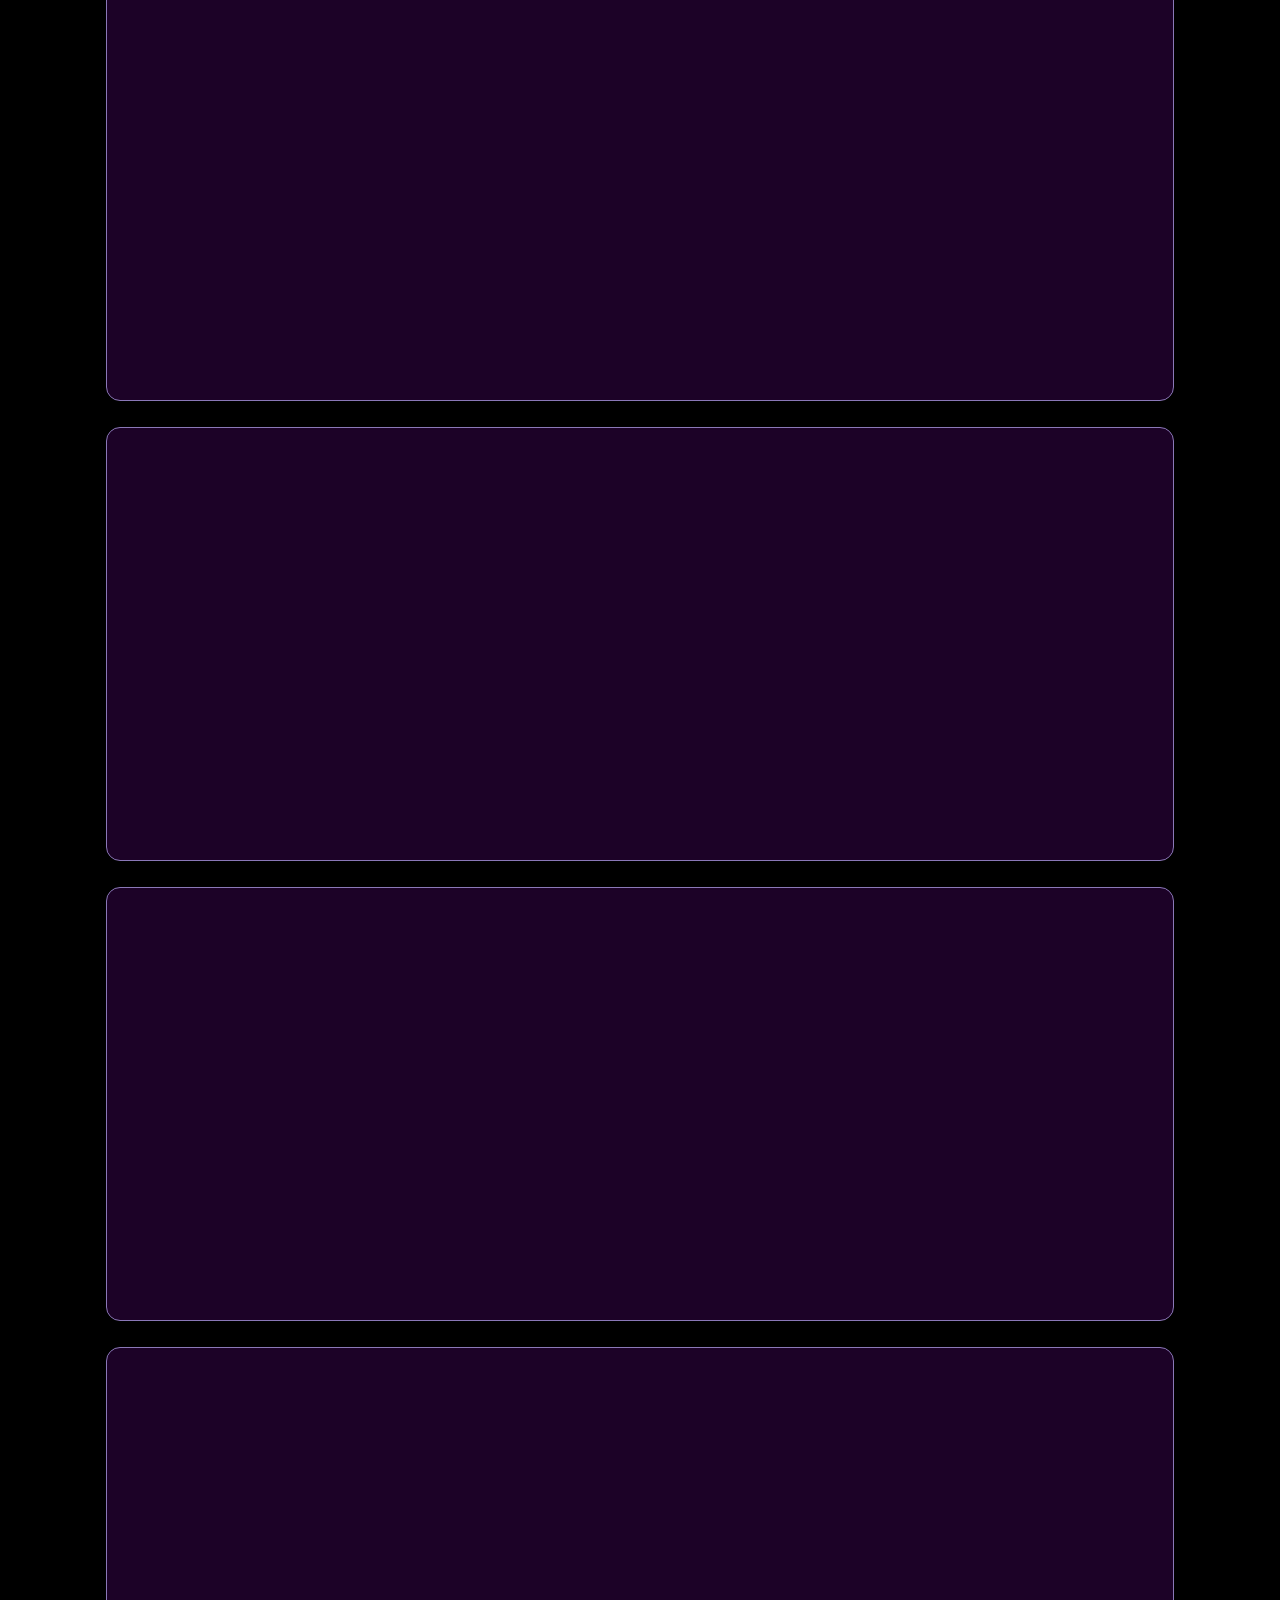
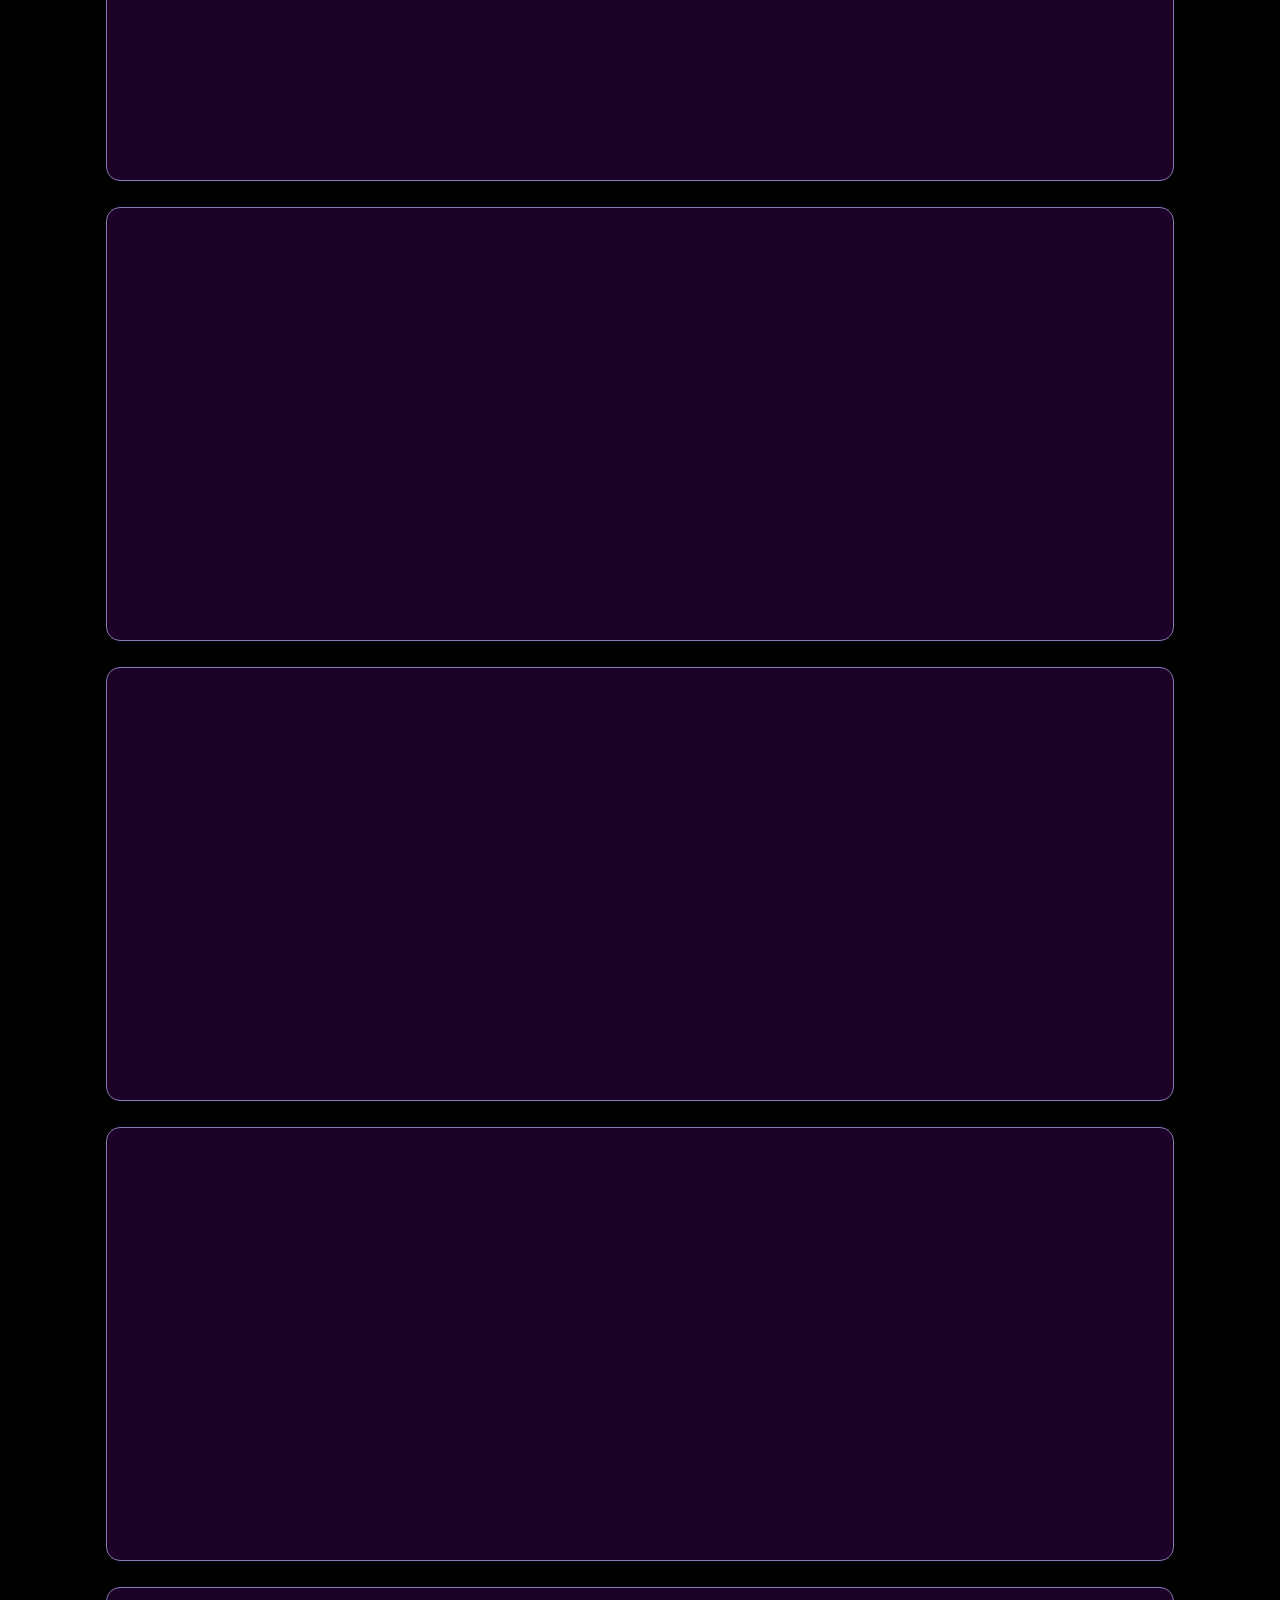
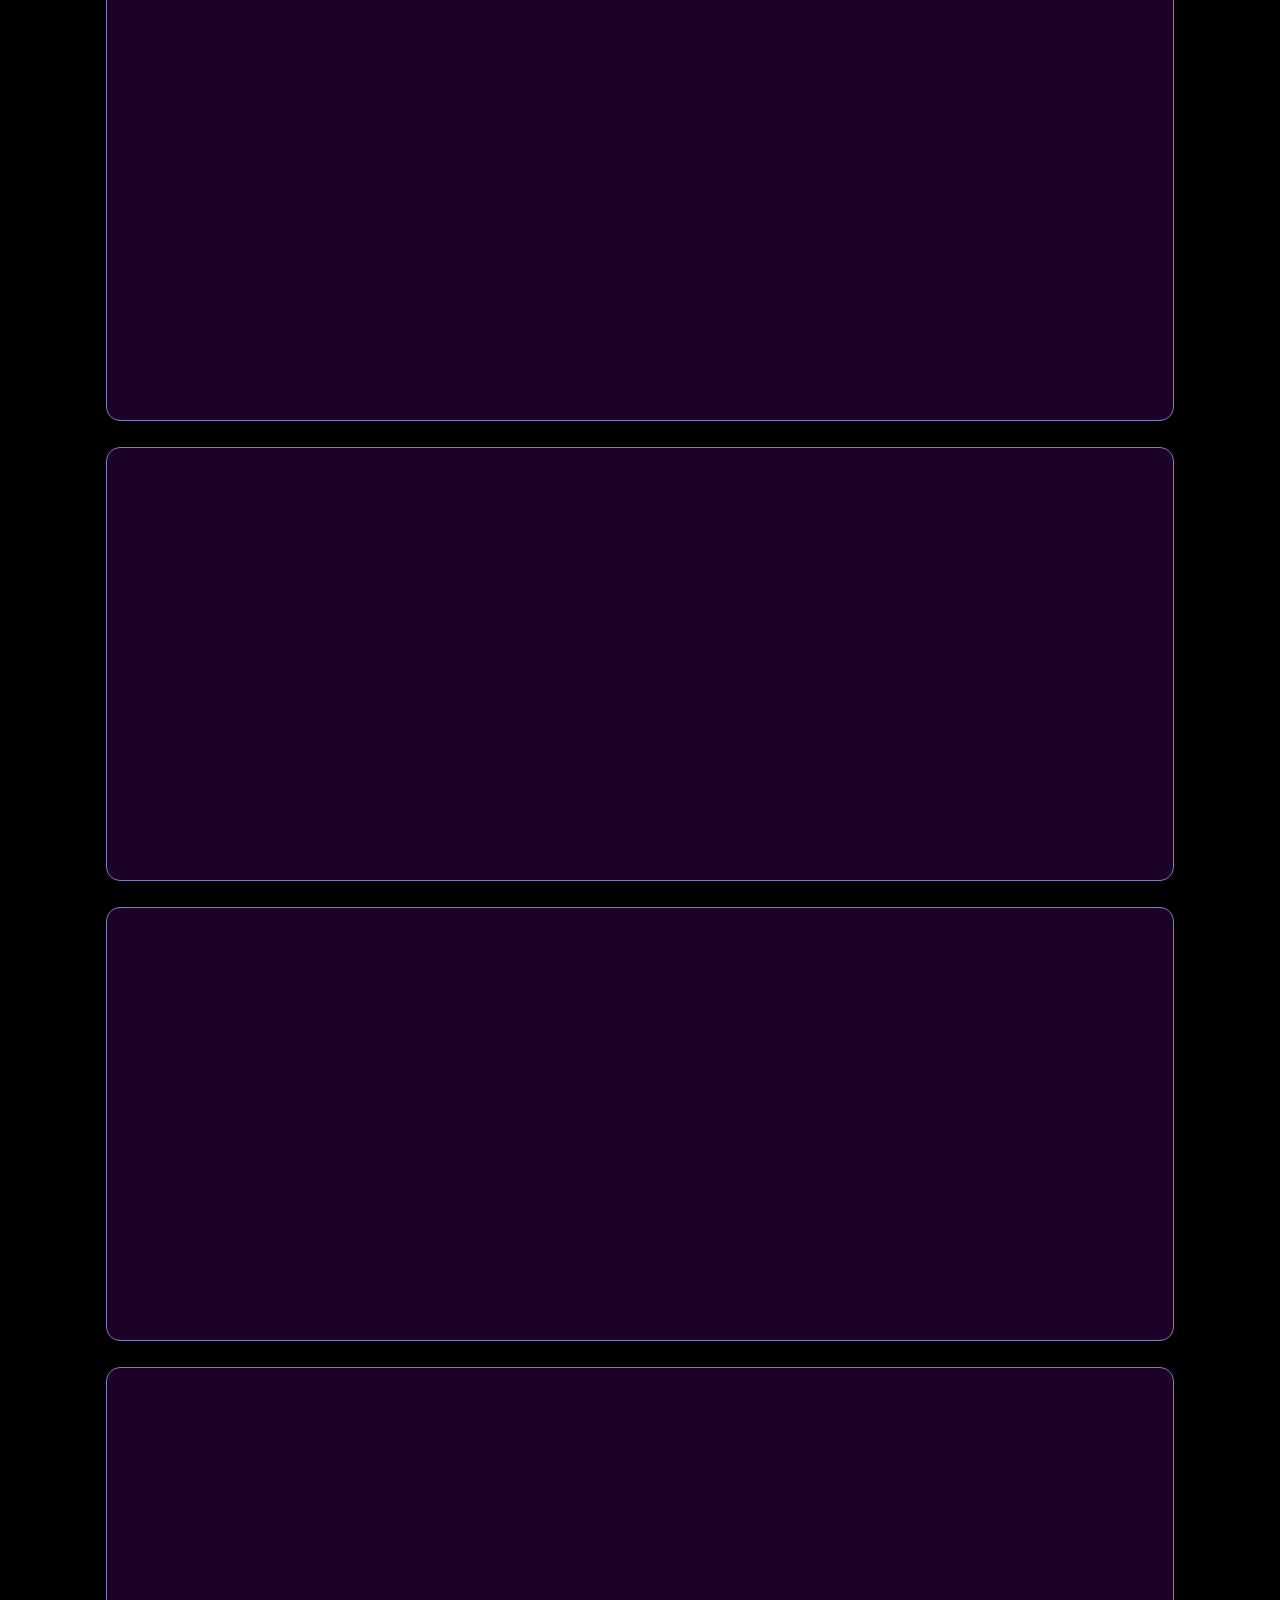
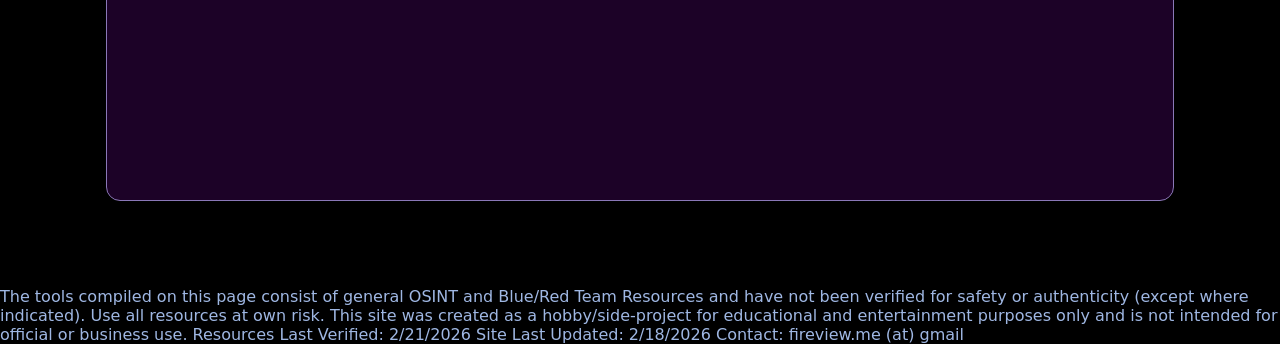
==== commit 1cc51489: "Update index.html" ====
--- a/index.html
+++ b/index.html
@@ -33,17 +33,17 @@
 </div>
 <!-- Category Labels -->
       <div class="badges" id="badges">
-        <a class="badge" href="#search-and-discovery"><span>Search &amp; Discovery</span> <span class="count">(10)</span></a>
+        <a class="badge" href="#alternative-software-repository-search"><span>Alternative Software &amp; Repository Search</span> <span class="count">(10)</span></a>
         <a class="badge" href="#osint-frameworks-and-collections"><span>OSINT Frameworks &amp; Collections</span> <span class="count">(6)</span></a>
-        <a class="badge" href="#people-identity-and-contact-enrichment"><span>People, Identity &amp; Contact Enrichment</span> <span class="count">(8)</span></a>
+        <a class="badge" href="#people-identity-and-contact-search"><span>People, Identity &amp; Contact Search</span> <span class="count">(8)</span></a>
         <a class="badge" href="#public-records-and-legal"><span>Public Records &amp; Legal</span> <span class="count">(11)</span></a>
         <a class="badge" href="#companies-entities-and-corporate-registries"><span>Companies, Entities &amp; Corporate Registries</span> <span class="count">(7)</span></a>
         <a class="badge" href="#government-and-standards"><span>Government &amp; Standards</span> <span class="count">(11)</span></a>
         <a class="badge" href="#network-ip-and-infrastructure"><span>Network, IP &amp; Infrastructure</span> <span class="count">(17)</span></a>
-        <a class="badge" href="#web-dns-ssl-and-email-diagnostics"><span>Web, DNS, SSL &amp; Email Diagnostics</span> <span class="count">(7)</span></a>
-        <a class="badge" href="#threat-intel-malware-and-sandboxes"><span>Threat Intel, Malware &amp; Sandboxes</span> <span class="count">(3)</span></a>
+        <a class="badge" href="#universal-toolkits"><span>Universal Toolkits</span> <span class="count">(7)</span></a>
+        <a class="badge" href="#virus-malware-and-sandboxes"><span>Virus, Malware &amp; Sandboxes</span> <span class="count">(3)</span></a>
         <a class="badge" href="#leaks-breaches-and-exploits"><span>Leaks, Breaches &amp; Exploits</span> <span class="count">(9)</span></a>
-        <a class="badge" href="#web-archives-and-caching"><span>Web Archives &amp; Caching</span> <span class="count">(10)</span></a>
+        <a class="badge" href="#web-archives-and-forums"><span>Web Archives &amp; Forums</span> <span class="count">(10)</span></a>
         <a class="badge" href="#media-files-and-forensics"><span>Media, Files &amp; Forensics</span> <span class="count">(7)</span></a>
         <a class="badge" href="#utilities-decode-convert-and-generate"><span>Utilities: Decode, Convert &amp; Generate</span> <span class="count">(13)</span></a>
         <a class="badge" href="#finance-and-investing-reference"><span>Finance &amp; Investing Reference</span> <span class="count">(4)</span></a>
@@ -56,17 +56,29 @@
 <main id="main">
   <div id="resultsBar" class="results" aria-live="polite"></div>
   <div id="emptyState" class="empty hidden">No results. Try fewer or more generic keywords.</div>
-<section data-category="Indexers &amp; Toolkits" id="search-and-discovery"><h2>Search &amp; Discovery</h2>
-<ul>
-<li class="tool" data-title="code search | grep by vercel grep.app https://grep.app/">
+<section data-category="Alternative Software &amp; Repository Search" id="alternative-software-repository-search"><h2>Alternative Software &amp; Repository Search</h2>
+<ul>
+<li class="tool" data-title="alternativeto - crowdsourced software recommendations alternativeto.net https://alternativeto.net/">
+<div class="link">AlternativeTo - Crowdsourced software recommendations</div>
+<div class="meta"><a class="url-link" href="https://alternativeto.net/" rel="noopener noreferrer" target="_blank">https://alternativeto.net/</a>
+<span class="pill"></span>
+</div>
+</li>
+<li class="tool" data-title="code search | Public Code Repository">
 <div class="link">Code Search | Grep by Vercel</div>
 <div class="meta"><a class="url-link" href="https://grep.app/" rel="noopener noreferrer" target="_blank">https://grep.app/</a>
 <span class="pill"></span>
 </div>
 </li>
-<li class="tool" data-title="ftp indexer - napalm searchftps.net https://www.searchftps.net/">
+<li class="tool" data-title="ftp indexer - Open Source Directory of Public Configured Network Servers">
 <div class="link">FTP Indexer - NAPALM</div>
 <div class="meta"><a class="url-link" href="https://www.searchftps.net/" rel="noopener noreferrer" target="_blank">https://www.searchftps.net/</a>
+<span class="pill"></span>
+</div>
+</li>
+<li class="tool" data-title="openstreetmap - Open Source Google Map Alternative">
+<div class="link">OpenStreetMap</div>
+<div class="meta"><a class="url-link" href="https://www.openstreetmap.org" rel="noopener noreferrer" target="_blank">https://www.openstreetmap.org</a>
 <span class="pill"></span>
 </div>
 </li>
@@ -76,6 +88,435 @@
 <span class="pill"></span>
 </div>
 </li>
+<li class="tool" data-title="pastes archive - Public and Free Text File Sharing Site">
+<div class="link">Pastes Archive - Pastebin.com</div>
+<div class="meta"><a class="url-link" href="https://pastebin.com/archive" rel="noopener noreferrer" target="_blank">https://pastebin.com/archive</a>
+<span class="pill"></span>
+</div>
+</li>
+<li class="tool" data-title="php project, php projects ideas, php latest tutorials, php oops concept phpgurukul.com https://phpgurukul.com/">
+<div class="link">PHP Project Downloads</div>
+<div class="meta"><a class="url-link" href="https://phpgurukul.com/" rel="noopener noreferrer" target="_blank">https://phpgurukul.com/</a>
+<span class="pill"></span>
+</div>
+</li>
+<li class="tool" data-title="weboproxy - Web Based Tor Browser">
+<div class="link">WebOProxy - Web Based Tor Browser</div>
+<div class="meta"><a class="url-link" href="https://weboproxy.com/" rel="noopener noreferrer" target="_blank">https://weboproxy.com/</a>
+<span class="pill"></span>
+</div>
+</li>
+</ul>
+</section>
+<section data-category="OSINT Frameworks &amp; Collections" id="osint-frameworks-and-collections"><h2>OSINT Frameworks &amp; Collections</h2>
+<ul>
+<li class="tool" data-title="bellingcat toolkit bellingcat.gitbook.io https://bellingcat.gitbook.io/toolkit">
+<div class="link">Bellingcat Toolkit</div>
+<div class="meta"><a class="url-link" href="https://bellingcat.gitbook.io/toolkit" rel="noopener noreferrer" target="_blank">https://bellingcat.gitbook.io/toolkit</a>
+<span class="pill"></span>
+</div>
+</li>
+<li class="tool" data-title="online tools for osint github.com/cipher387">
+<div class="link">Cipher387 - Online tools for OSINT</div>
+<div class="meta"><a class="url-link" href="https://github.com/cipher387/osint_stuff_tool_collection" rel="noopener noreferrer" target="_blank">https://github.com/cipher387/osint_stuff_tool_collection</a>
+<span class="pill"></span>
+</div>
+</li>
+<li class="tool" data-title="Datavis - Generates visual representations of user uploaded data">
+<div class="link">DataVis by OSINT Combine</div>
+<div class="meta"><a class="url-link" href="https://osintcombine.tools/" rel="noopener noreferrer" target="_blank">https://osintcombine.tools/</a>
+<span class="pill"></span>
+</div>
+</li>
+<li class="tool" data-title="epieos, the ultimate osint tool epieos.com https://epieos.com/">
+<div class="link">Epieos, the ultimate OSINT tool</div>
+<div class="meta"><a class="url-link" href="https://epieos.com/" rel="noopener noreferrer" target="_blank">https://epieos.com/</a>
+<span class="pill"></span>
+</div>
+</li>
+<li class="tool" data-title="mosint: open-source automated email osint tool - help net security helpnetsecurity.com https://www.helpnetsecurity.com">
+<div class="link">Mosint: Open-source automated email OSINT tool - Help Net Security</div>
+<div class="meta"><a class="url-link" href="https://www.helpnetsecurity.com" rel="noopener noreferrer" target="_blank">https://www.helpnetsecurity.com/2023/11/30/mosint-automated-email-osint-tool/</a>
+<span class="pill"></span>
+</div>
+</li>
+<li class="tool" data-title="osint framework osintframework.com https://osintframework.com/">
+<div class="link">OSINT Framework</div>
+<div class="meta"><a class="url-link" href="https://osintframework.com/" rel="noopener noreferrer" target="_blank">https://osintframework.com/</a>
+<span class="pill"></span>
+</div>
+</li>
+<li class="tool" data-title="worldmap of osint tools cybdetective.com https://cybdetective.com/osintmap/">
+<div class="link">Worldmap of OSINT tools</div>
+<div class="meta"><a class="url-link" href="https://cybdetective.com/osintmap/" rel="noopener noreferrer" target="_blank">https://cybdetective.com/osintmap/</a>
+<span class="pill"></span>
+</div>
+</li>
+<li class="tool" data-title="owasp cheat sheet series cheatsheetseries.owasp.org https://cheatsheetseries.owasp.org/index.html">
+<div class="link">OWASP Cheat Sheet Series</div>
+<div class="meta"><a class="url-link" href="https://cheatsheetseries.owasp.org/index.html" rel="noopener noreferrer" target="_blank">https://cheatsheetseries.owasp.org/index.html</a>
+<span class="pill"></span>
+</div>
+</li>
+</ul>
+</section>
+<section data-category="People, Identity &amp; Contact Search" id="people-identity-and-contact-search"><h2>People, Identity &amp; Contact Search</h2>
+<ul>
+<li class="tool" data-title="find sites owned by the same person">
+<div class="link">AnalyzeID</div>
+<div class="meta"><a class="url-link" href="https://analyzeid.com/" rel="noopener noreferrer" target="_blank">https://analyzeid.com/</a>
+<span class="pill"></span>
+</div>
+</li>
+<li class="tool" data-title="Car Make/Model AI Search">
+<div class="link">Carnet.ai - Car Search</div>
+<div class="meta"><a class="url-link" href="https://carnet.ai/" rel="noopener noreferrer" target="_blank">https://carnet.ai/</a>
+<span class="pill"></span>
+</div>
+</li>
+<li class="tool" data-title="Social Media and Data Breach Search">
+<div class="link">Digital Footprint Check</div>
+<div class="meta"><a class="url-link" href="https://www.digitalfootprintcheck.com/checks/free-checker.html" rel="noopener noreferrer" target="_blank">https://www.digitalfootprintcheck.com/checks/free-checker.html</a>
+<span class="pill"></span>
+</div>
+</li>
+<li class="tool" data-title="historical military records search">
+<div class="link">fold3 - Military Records</div>
+<div class="meta"><a class="url-link" href="https://www.fold3.com/" rel="noopener noreferrer" target="_blank">https://www.fold3.com/</a>
+<span class="pill"></span>
+</div>
+</li>
+<li class="tool" data-title="international phone directories thisnumber.com https://www.thisnumber.com/">
+<div class="link">International Phone Directories</div>
+<div class="meta"><a class="url-link" href="https://www.thisnumber.com/" rel="noopener noreferrer" target="_blank">https://www.thisnumber.com/</a>
+<span class="pill"></span>
+</div>
+</li>
+<li class="tool" data-title="Public Grave and Obituary Information">
+<div class="link">Find A Grave</div>
+<div class="meta"><a class="url-link" href="https://www.findagrave.com/" rel="noopener noreferrer" target="_blank">https://www.findagrave.com/</a>
+<span class="pill"></span>
+</div>
+</li>
+<li class="tool" data-title="Reddit Username Search">
+<div class="link">Redective</div>
+<div class="meta"><a class="url-link" href="https://www.redective.com/" rel="noopener noreferrer" target="_blank">https://www.redective.com/</a>
+<span class="pill"></span>
+</div>
+</li>
+<li class="tool" data-title="social media search engine - Search usernames, hashtags, comments, profiles and more">
+<div class="link">Social Searcher</div>
+<div class="meta"><a class="url-link" href="https://www.social-searcher.com/" rel="noopener noreferrer" target="_blank">https://www.social-searcher.com/</a>
+<span class="pill"></span>
+</div>
+</li>
+<li class="tool" data-title="Listen to voicemails, dial numbers, look-up phone number registry">
+<div class="link">SpyDialer - Voicemail Lookup</div>
+<div class="meta"><a class="url-link" href="https://www.spydialer.com/" rel="noopener noreferrer" target="_blank">https://www.spydialer.com/</a>
+<span class="pill"></span>
+</div>
+</li>
+<li class="tool" data-title="username search - cross-site username search tool - export to csv and other formats">
+<div class="link">What's My Name - Username Search</div>
+<div class="meta"><a class="url-link" href="https://whatsmyname.app/" rel="noopener noreferrer" target="_blank">https://whatsmyname.app/</a>
+<span class="pill"></span>
+</div>
+</li>
+<li class="tool" data-title="wedding registry search and website finder">
+<div class="link">The Knot - Wedding Registry</div>
+<div class="meta"><a class="url-link" href="https://www.theknot.com/registry/couplesearch" rel="noopener noreferrer" target="_blank">https://www.theknot.com/registry/couplesearch</a>
+<span class="pill"></span>
+</div>
+</li>
+<li class="tool" data-title="whitepages® -find people, phone numbers, addresses &amp; more">
+<div class="link">Whitepages® - Official Site</div>
+<div class="meta"><a class="url-link" href="https://www.whitepages.com/" rel="noopener noreferrer" target="_blank">https://www.whitepages.com/</a>
+<span class="pill"></span>
+</div>
+</li>
+</ul>
+</section>
+<section data-category="Public Records &amp; Legal" id="public-records-and-legal"><h2>Public Records &amp; Legal</h2>
+<ul>
+<li class="tool" data-title="Public Record arrest and court records">
+<div class="link">Arrest Records -</div>
+<div class="meta"><a class="url-link" href="https://recentlybooked.com/" rel="noopener noreferrer" target="_blank">https://recentlybooked.com/</a>
+<span class="pill"></span>
+</div>
+</li>
+<li class="tool" data-title="Case Law and Public Court Document Look-Up">
+<div class="link">Justia Case Law Search</div>
+<div class="meta"><a class="url-link" href="https://law.justia.com/cases/" rel="noopener noreferrer" target="_blank">https://law.justia.com/cases/</a>
+<span class="pill"></span>
+</div>
+</li>
+<li class="tool" data-title="Notary Public Search and Records">
+<div class="link">Notary Public Search</div>
+<div class="meta"><a class="url-link" href="https://notary.snapdocs.com/notary-public" rel="noopener noreferrer" target="_blank">https://notary.snapdocs.com/notary-public</a>
+<span class="pill"></span>
+</div>
+</li>
+<li class="tool" data-title="public records search - judyrecords">
+<div class="link">Public Records Search - judyrecords</div>
+<div class="meta"><a class="url-link" href="https://www.judyrecords.com/" rel="noopener noreferrer" target="_blank">https://www.judyrecords.com/</a>
+<span class="pill"></span>
+</div>
+</li>
+<li class="tool" data-title="World-wide public records">
+<div class="link">Public Records | Search the Original Resource Worldwide</div>
+<div class="meta"><a class="url-link" href="https://publicrecords.searchsystems.net/" rel="noopener noreferrer" target="_blank">https://publicrecords.searchsystems.net/</a>
+<span class="pill"></span>
+</div>
+</li>
+<li class="tool" data-title="SSN Validator - Verify if an SSN is fake">
+<div class="link">SSN Check</div>
+<div class="meta"><a class="url-link" href="https://www.ssn-check.org/" rel="noopener noreferrer" target="_blank">https://www.ssn-check.org/</a>
+<span class="pill"></span>
+</div>
+</li>
+<li class="tool" data-title="stretto bankruptcy case search cases.stretto.com https://cases.stretto.com/">
+<div class="link">Stretto Bankruptcy Case Search</div>
+<div class="meta"><a class="url-link" href="https://cases.stretto.com/" rel="noopener noreferrer" target="_blank">https://cases.stretto.com/</a>
+<span class="pill"></span>
+</div>
+</li>
+<li class="tool" data-title="USA Directory">
+<div class="link">USA Directory</div>
+<div class="meta"><a class="url-link" href="https://www.officialusa.com/" rel="noopener noreferrer" target="_blank">https://www.officialusa.com/</a>
+<span class="pill"></span>
+</div>
+</li>
+</ul>
+</section>
+<section data-category="Companies, Entities &amp; Corporate Registries" id="companies-entities-and-corporate-registries"><h2>Companies, Entities &amp; Corporate Registries</h2>
+<ul>
+<li class="tool" data-title="email finder: free email search - no signup required | experte.com experte.com https://www.experte.com/email-finder">
+<div class="link">Business Email Finder: Free Business Email Search</div>
+<div class="meta"><a class="url-link" href="https://www.experte.com/email-finder" rel="noopener noreferrer" target="_blank">https://www.experte.com/email-finder</a>
+<span class="pill"></span>
+</div>
+</li>
+<li class="tool" data-title="Corporate Information and News">
+<div class="link">Company Index | The Layoff</div>
+<div class="meta"><a class="url-link" href="https://www.thelayoff.com/index/e/page-1" rel="noopener noreferrer" target="_blank">https://www.thelayoff.com/index/e/page-1</a>
+<span class="pill"></span>
+</div>
+</li>
+<li class="tool" data-title="corporation wiki - find connections between people and companies">
+<div class="link">Corporation Wiki - Find Connections between People and Companies</div>
+<div class="meta"><a class="url-link" href="https://www.corporationwiki.com/" rel="noopener noreferrer" target="_blank">https://www.corporationwiki.com/</a>
+<span class="pill"></span>
+</div>
+</li>
+<li class="tool" data-title="importyeti - find quality suppliers importyeti.com https://www.importyeti.com/">
+<div class="link">ImportYeti - Find Quality Suppliers</div>
+<div class="meta"><a class="url-link" href="https://www.importyeti.com/" rel="noopener noreferrer" target="_blank">https://www.importyeti.com/</a>
+<span class="pill"></span>
+</div>
+</li>
+<li class="tool" data-title="open payrolls public salary database openpayrolls.com https://openpayrolls.com/">
+<div class="link">Open Payrolls</div>
+<div class="meta"><a class="url-link" href="https://openpayrolls.com/" rel="noopener noreferrer" target="_blank">https://openpayrolls.com/</a>
+<span class="pill"></span>
+</div>
+</li>
+<li class="tool" data-title="opencorporates.com opencorporates.com https://opencorporates.com/">
+<div class="link">opencorporates.com</div>
+<div class="meta"><a class="url-link" href="https://opencorporates.com/" rel="noopener noreferrer" target="_blank">https://opencorporates.com/</a>
+<span class="pill"></span>
+</div>
+</li>
+<li class="tool" data-title="public corp lookup qpublic.schneidercorp.com https://qpublic.schneidercorp.com/">
+<div class="link">Public Corp Lookup</div>
+<div class="meta"><a class="url-link" href="https://qpublic.schneidercorp.com/" rel="noopener noreferrer" target="_blank">https://qpublic.schneidercorp.com/</a>
+<span class="pill"></span>
+</div>
+</li>
+</ul>
+</section>
+<section data-category="Government &amp; Standards" id="government-and-standards"><h2>Government &amp; Standards</h2>
+<div class="note">All links in this section will redirect you to official U.S. Government owned and ran websites</div>
+<ul>
+<li class="tool" data-title="Bureau of Prison's (BOP) Offical Inmate Look-Up">
+<div class="link">Bureau of Prisons Inmate Locator</div>
+<div class="meta"><a class="url-link" href="https://www.bop.gov/inmateloc/" rel="noopener noreferrer" target="_blank">https://www.bop.gov/inmateloc/</a><span class="pill"></span>
+</div>
+</li>
+<li class="tool" data-title="department of justice justice.gov https://www.justice.gov/">
+<div class="link">Department of Justice</div>
+<div class="meta"><a class="url-link" href="https://www.justice.gov/" rel="noopener noreferrer" target="_blank">https://www.justice.gov/</a>
+<span class="pill"></span>
+</div>
+</li>
+<li class="tool" data-title="dru sjodin national sex offender public website nsopw.gov https://www.nsopw.gov/">
+<div class="link">Dru Sjodin National Sex Offender Public Website</div>
+<div class="meta"><a class="url-link" href="https://www.nsopw.gov/" rel="noopener noreferrer" target="_blank">https://www.nsopw.gov/</a>
+<span class="pill"></span>
+</div>
+</li>
+<li class="tool" data-title="edgar full text search | sec.gov sec.gov https://www.sec.gov/edgar/search/">
+<div class="link">EDGAR Full Text Search | SEC.gov</div>
+<div class="meta"><a class="url-link" href="https://www.sec.gov/edgar/search/" rel="noopener noreferrer" target="_blank">https://www.sec.gov/edgar/search/</a>
+<span class="pill"></span>
+</div>
+</li>
+<li class="tool" data-title="fbi.gov vault.fbi.gov https://vault.fbi.gov/reading-room-index">
+<div class="link">fbi.gov</div>
+<div class="meta"><a class="url-link" href="https://vault.fbi.gov/reading-room-index" rel="noopener noreferrer" target="_blank">https://vault.fbi.gov/reading-room-index</a>
+<span class="pill"></span>
+</div>
+</li>
+<li class="tool" data-title="fraud alerts | office of inspector general oig.treasury.gov https://oig.treasury.gov/fraud-alerts">
+<div class="link">Fraud Alerts | Office of Inspector General</div>
+<div class="meta"><a class="url-link" href="https://oig.treasury.gov/fraud-alerts" rel="noopener noreferrer" target="_blank">https://oig.treasury.gov/fraud-alerts</a>
+<span class="pill"></span>
+</div>
+</li>
+<li class="tool" data-title="identitytheft.gov - other contact information identitytheft.gov https://www.identitytheft.gov/top-company-contacts">
+<div class="link">IdentityTheft.gov - Other Contact Information</div>
+<div class="meta"><a class="url-link" href="https://www.identitytheft.gov/Top-Company-Contacts" rel="noopener noreferrer" target="_blank">https://www.identitytheft.gov/Top-Company-Contacts</a>
+<span class="pill"></span>
+</div>
+</li>
+<li class="tool" data-title="internet crime complaint center (ic3) ic3.gov https://www.ic3.gov/">
+<div class="link">Internet Crime Complaint Center (IC3)</div>
+<div class="meta"><a class="url-link" href="https://www.ic3.gov/" rel="noopener noreferrer" target="_blank">https://www.ic3.gov/</a>
+<span class="pill"></span>
+</div>
+<li class="tool" data-title="national archives | https://www.archives.gov/research/genealogy">
+<div class="link">National Archives | Resources for Genealogists and Family Historians</div>
+<div class="meta"><a class="url-link" href="https://www.archives.gov/research/genealogy" rel="noopener noreferrer" target="_blank">https://www.archives.gov/research/genealogy</a>
+<span class="pill"></span>
+</div>
+</li>
+<li class="tool" data-title="usagov usa.gov https://www.usa.gov/">
+<div class="link">USAGov</div>
+<div class="meta"><a class="url-link" href="https://www.usa.gov/" rel="noopener noreferrer" target="_blank">https://www.usa.gov/</a>
+<span class="pill"></span>
+</div>
+</li>
+</ul>
+</section>
+<section data-category="Network, IP &amp; Infrastructure" id="network-ip-and-infrastructure"><h2>Network, IP &amp; Infrastructure</h2>
+<ul>
+<li class="tool" data-title="abuseipdb - ip address blacklist check abuseipdb.com https://www.abuseipdb.com/">
+<div class="link">AbuseIPDB - IP Address Blacklist Check</div>
+<div class="meta"><a class="url-link" href="https://www.abuseipdb.com/" rel="noopener noreferrer" target="_blank">https://www.abuseipdb.com/</a>
+<span class="pill"></span>
+</div>
+</li>
+<li class="tool" data-title="bulk ip lookup infobyip.com https://www.infobyip.com/ipbulklookup.php">
+<div class="link">Bulk IP Lookup</div>
+<div class="meta"><a class="url-link" href="https://www.infobyip.com/ipbulklookup.php" rel="noopener noreferrer" target="_blank">https://www.infobyip.com/ipbulklookup.php</a>
+<span class="pill"></span>
+</div>
+</li>
+<li class="tool" data-title="Censys.io - IP Host and Certificate Information https://search.censys.io/">
+<div class="link">Censys.io - IP Host and Certificate Information</div>
+<div class="meta"><a class="url-link" href="https://search.censys.io/" rel="noopener noreferrer" target="_blank">https://search.censys.io/</a>
+<span class="pill"></span>
+</div>
+</li>
+<li class="tool" data-title="cms detector whatcms.org https://whatcms.org/">
+<div class="link">CMS Detector</div>
+<div class="meta"><a class="url-link" href="https://whatcms.org/" rel="noopener noreferrer" target="_blank">https://whatcms.org/</a>
+<span class="pill"></span>
+</div>
+</li>
+<li class="tool" data-title="dns records and full dns report securitytrails.com https://securitytrails.com">
+<div class="link">DNS records and Full DNS Report</div>
+<div class="meta"><a class="url-link" href="https://securitytrails.com" rel="noopener noreferrer" target="_blank">https://securitytrails.com</a>
+<span class="pill"></span>
+</div>
+</li>
+<li class="tool" data-title="dns propagation checker whatsmydns.net https://www.whatsmydns.net/">
+<div class="link">DNS Propagation Checker</div>
+<div class="meta"><a class="url-link" href="https://www.whatsmydns.net/" rel="noopener noreferrer" target="_blank">https://www.whatsmydns.net/</a>
+<span class="pill"></span>
+</div>
+</li>
+<li class="tool" data-title="domain investigator.io">
+<div class="link">Domain Investigator</div>
+<div class="meta"><a class="url-link" href="https://abhijithb200.github.io/investigator/" rel="noopener noreferrer" target="_blank">https://abhijithb200.github.io/investigator/</a>
+<span class="pill"></span>
+</div>
+</li>
+<li class="tool" data-title="domains integrity service by hold security llc. holdintegrity.com https://holdintegrity.com/checker">
+<div class="link">Domains Integrity Service by Hold Security LLC</div>
+<div class="meta"><a class="url-link" href="https://holdintegrity.com/checker" rel="noopener noreferrer" target="_blank">https://holdintegrity.com/checker</a>
+<span class="pill"></span>
+</div>
+</li>
+<li class="tool" data-title="icann lookup lookup.icann.org https://lookup.icann.org/en">
+<div class="link">ICANN Lookup</div>
+<div class="meta"><a class="url-link" href="https://lookup.icann.org/en" rel="noopener noreferrer" target="_blank">https://lookup.icann.org/en</a>
+<span class="pill"></span>
+</div>
+</li>
+<li class="tool" data-title="ip address data with ipinfo api tools - ipinfo.io ipinfo.io https://ipinfo.io/tools/map">
+<div class="link">IP Address Data with IPinfo API Tools - IPinfo.io</div>
+<div class="meta"><a class="url-link" href="https://ipinfo.io/tools/map" rel="noopener noreferrer" target="_blank">https://ipinfo.io/tools/map</a>
+<span class="pill"></span>
+</div>
+</li>
+<li class="tool" data-title="ip whois lookup whois.com https://www.whois.com/whois/">
+<div class="link">IP Whois Lookup</div>
+<div class="meta"><a class="url-link" href="https://www.whois.com/whois/" rel="noopener noreferrer" target="_blank">https://www.whois.com/whois/</a>
+<span class="pill"></span>
+</div>
+</li>
+<li class="tool" data-title="multiple origin routes report - bgp.he.net bgp.he.net https://bgp.he.net">
+<div class="link">Multiple Origin Routes Report - bgp.he.net</div>
+<div class="meta"><a class="url-link" href="https://bgp.he.net" rel="noopener noreferrer" target="_blank">https://bgp.he.net</a>
+<span class="pill"></span>
+</div>
+</li>
+<li class="tool" data-title="network intelligence | netify netify.ai https://www.netify.ai/">
+<div class="link">Network Intelligence | Netify</div>
+<div class="meta"><a class="url-link" href="https://www.netify.ai/" rel="noopener noreferrer" target="_blank">https://www.netify.ai/</a>
+<span class="pill"></span>
+</div>
+</li>
+<li class="tool" data-title="Peeringdb - Public Internet Database Server Lookup- https://peeringdb.com">
+<div class="link">Peeringdb</div>
+<div class="meta"><a class="url-link" href="https://www.peeringdb.com" rel="noopener noreferrer" target="_blank">https://www.peeringdb.com</a>
+<span class="pill"></span>
+</div>
+</li>
+<li class="tool" data-title="port scanner - check, test, secure portscanner.online https://portscanner.online/">
+<div class="link">Port scanner - Check, Test, Secure</div>
+<div class="meta"><a class="url-link" href="https://portscanner.online/" rel="noopener noreferrer" target="_blank">https://portscanner.online/</a>
+<span class="pill"></span>
+</div>
+</li>
+<li class="tool" data-title="reverse ip, ns, mx, whois and search tools dnslytics.com https://dnslytics.com/">
+<div class="link">Reverse IP, NS, MX, WHOIS and Search Tools</div>
+<div class="meta"><a class="url-link" href="https://dnslytics.com/" rel="noopener noreferrer" target="_blank">https://dnslytics.com/</a>
+<span class="pill"></span>
+</div>
+</li>
+<li class="tool" data-title="analyse your http response headers securityheaders.com https://securityheaders.com/">
+<div class="link">Security Header Analyser</div>
+<div class="meta"><a class="url-link" href="https://securityheaders.com/" rel="noopener noreferrer" target="_blank">https://securityheaders.com/</a>
+<span class="pill"></span>
+</div>
+</li>
+<li class="tool" data-title="shodan.io shodan.io https://www.shodan.io/">
+<div class="link">shodan.io</div>
+<div class="meta"><a class="url-link" href="https://www.shodan.io/" rel="noopener noreferrer" target="_blank">https://www.shodan.io/</a>
+<span class="pill"></span>
+</div>
+</li>
+<li class="tool" data-title="whatismybrowser.com explore.whatismybrowser.com https://explore.whatismybrowser.com/useragents/parse/">
+<div class="link">WhatIsMyBrowser.com</div>
+<div class="meta"><a class="url-link" href="https://explore.whatismybrowser.com/useragents/parse/" rel="noopener noreferrer" target="_blank">https://explore.whatismybrowser.com/useragents/parse/</a>
+<span class="pill"></span>
+</div>
+</li>
+</ul>
+</section>
+<section data-category="Universal Toolkits" id="universal-toolkits"><h2>Universal Toolkits</h2>
+<ul>
 <li class="tool" data-title="Lookups  - lookups.melissa.com - Geolocation, Census, Person and Business Lookup">
 <div class="link">Melissa Lookups</div>
 <div class="meta"><a class="url-link" href="https://lookups.melissa.com/home" rel="noopener noreferrer" target="_blank">https://lookups.melissa.com/home</a>
@@ -88,12 +529,6 @@
 <span class="pill"></span>
 </div>
 </li>
-<li class="tool" data-title="pastes archive - pastebin.com pastebin.com https://pastebin.com/archive">
-<div class="link">Pastes Archive - Pastebin.com</div>
-<div class="meta"><a class="url-link" href="https://pastebin.com/archive" rel="noopener noreferrer" target="_blank">https://pastebin.com/archive</a>
-<span class="pill"></span>
-</div>
-</li>
 <li class="tool" data-title="Random Tools - Web, Social Media and Dev Toolkit">
 <div class="link">Random Tools</div>
 <div class="meta"><a class="url-link" href="https://randomtools.io/" rel="noopener noreferrer" target="_blank">https://randomtools.io/</a>
@@ -102,272 +537,138 @@
 </li>
 </ul>
 </section>
-<section data-category="OSINT Frameworks &amp; Collections" id="osint-frameworks-and-collections"><h2>OSINT Frameworks &amp; Collections</h2>
-<ul>
-<li class="tool" data-title="bellingcat toolkit bellingcat.gitbook.io https://bellingcat.gitbook.io/toolkit">
-<div class="link">Bellingcat Toolkit</div>
-<div class="meta"><a class="url-link" href="https://bellingcat.gitbook.io/toolkit" rel="noopener noreferrer" target="_blank">https://bellingcat.gitbook.io/toolkit</a>
-<span class="pill"></span>
-</div>
-</li>
-<li class="tool" data-title="online tools for osint github.com/cipher387">
-<div class="link">Cipher387 - Online tools for OSINT</div>
-<div class="meta"><a class="url-link" href="https://github.com/cipher387/osint_stuff_tool_collection" rel="noopener noreferrer" target="_blank">https://github.com/cipher387/osint_stuff_tool_collection</a>
-<span class="pill"></span>
-</div>
-</li>
-<li class="tool" data-title="datavis by osint combine osintcombine.tools https://osintcombine.tools/">
-<div class="link">DataVis by OSINT Combine</div>
-<div class="meta"><a class="url-link" href="https://osintcombine.tools/" rel="noopener noreferrer" target="_blank">https://osintcombine.tools/</a>
-<span class="pill"></span>
-</div>
-</li>
-<li class="tool" data-title="mosint: open-source automated email osint tool - help net security helpnetsecurity.com https://www.helpnetsecurity.com">
-<div class="link">Mosint: Open-source automated email OSINT tool - Help Net Security</div>
-<div class="meta"><a class="url-link" href="https://www.helpnetsecurity.com" rel="noopener noreferrer" target="_blank">https://www.helpnetsecurity.com/2023/11/30/mosint-automated-email-osint-tool/</a>
-<span class="pill"></span>
-</div>
-</li>
-<li class="tool" data-title="osint framework osintframework.com https://osintframework.com/">
-<div class="link">OSINT Framework</div>
-<div class="meta"><a class="url-link" href="https://osintframework.com/" rel="noopener noreferrer" target="_blank">https://osintframework.com/</a>
-<span class="pill"></span>
-</div>
-</li>
-<li class="tool" data-title="worldmap of osint tools cybdetective.com https://cybdetective.com/osintmap/">
-<div class="link">Worldmap of OSINT tools</div>
-<div class="meta"><a class="url-link" href="https://cybdetective.com/osintmap/" rel="noopener noreferrer" target="_blank">https://cybdetective.com/osintmap/</a>
-<span class="pill"></span>
-</div>
-</li>
-</ul>
-</section>
-<section data-category="People, Identity &amp; Contact Enrichment" id="people-identity-and-contact-enrichment"><h2>People, Identity &amp; Contact Enrichment</h2>
-<ul>
-<li class="tool" data-title="find sites owned by the same person analyzeid.com https://analyzeid.com/">
-<div class="link">AnalyzeID</div>
-<div class="meta"><a class="url-link" href="https://analyzeid.com/" rel="noopener noreferrer" target="_blank">https://analyzeid.com/</a>
-<span class="pill"></span>
-</div>
-</li>
-<li class="tool" data-title="Car Make/Model AI Search">
-<div class="link">Car Make/Model Recognition API</div>
-<div class="meta"><a class="url-link" href="https://carnet.ai/" rel="noopener noreferrer" target="_blank">https://carnet.ai/</a>
-<span class="pill"></span>
-</div>
-</li>
-<li class="tool" data-title="clustrmaps - free people search engine clustrmaps.com https://clustrmaps.com/">
-<div class="link">Clustrmaps - Free People Search Engine</div>
-<div class="meta"><a class="url-link" href="https://clustrmaps.com/" rel="noopener noreferrer" target="_blank">https://clustrmaps.com/</a>
-<span class="pill"></span>
-</div>
-</li>
-<li class="tool" data-title="international phone directories thisnumber.com https://www.thisnumber.com/">
-<div class="link">International Phone Directories</div>
-<div class="meta"><a class="url-link" href="https://www.thisnumber.com/" rel="noopener noreferrer" target="_blank">https://www.thisnumber.com/</a>
-<span class="pill"></span>
-</div>
-</li>
-<li class="tool" data-title="Reddit Username Search">
-<div class="link">Redective</div>
-<div class="meta"><a class="url-link" href="https://www.redective.com/" rel="noopener noreferrer" target="_blank">https://www.redective.com/</a>
-<span class="pill"></span>
-</div>
-</li>
-<li class="tool" data-title="social media search engine - Search usernames, hashtags, comments, profiles and more">
-<div class="link">Social Media Search Engine</div>
-<div class="meta"><a class="url-link" href="https://www.social-searcher.com/" rel="noopener noreferrer" target="_blank">https://www.social-searcher.com/</a>
-<span class="pill"></span>
-</div>
-</li>
-<li class="tool" data-title="Anonymous voicemail dialer - Check a phone numbers voicemail https://www.spydialer.com/">
-<div class="link">SpyDialer - Voicemail Lookup</div>
-<div class="meta"><a class="url-link" href="https://www.spydialer.com/" rel="noopener noreferrer" target="_blank">https://www.spydialer.com/</a>
-<span class="pill"></span>
-</div>
-</li>
-<li class="tool" data-title="username generator - personalized name ideas - available usernames search spinxo.com https://www.spinxo.com/">
-<div class="link">Username Generator</div>
-<div class="meta"><a class="url-link" href="https://www.spinxo.com/" rel="noopener noreferrer" target="_blank">https://www.spinxo.com/</a>
-<span class="pill"></span>
-</div>
-</li>
-<li class="tool" data-title="username search - cross-site username search tool - export to csv and other formats">
-<div class="link">Username Search</div>
-<div class="meta"><a class="url-link" href="https://whatsmyname.app/" rel="noopener noreferrer" target="_blank">https://whatsmyname.app/</a>
-<span class="pill"></span>
-</div>
-</li>
-<li class="tool" data-title="wedding registry search and website finder">
-<div class="link">Wedding Registry Search</div>
-<div class="meta"><a class="url-link" href="https://www.theknot.com/registry/couplesearch" rel="noopener noreferrer" target="_blank">https://www.theknot.com/registry/couplesearch</a>
-<span class="pill"></span>
-</div>
-</li>
-<li class="tool" data-title="whitepages® -find people, phone numbers, addresses &amp; more">
-<div class="link">Whitepages® - Official Site</div>
-<div class="meta"><a class="url-link" href="https://www.whitepages.com/" rel="noopener noreferrer" target="_blank">https://www.whitepages.com/</a>
-<span class="pill"></span>
-</div>
-</li>
-</ul>
-</section>
-<section data-category="Public Records &amp; Legal" id="public-records-and-legal"><h2>Public Records &amp; Legal</h2>
-<ul>
-<li class="tool" data-title="Public Record arrest and court records">
-<div class="link">Arrest Records</div>
-<div class="meta"><a class="url-link" href="https://recentlybooked.com/" rel="noopener noreferrer" target="_blank">https://recentlybooked.com/</a>
-<span class="pill"></span>
-</div>
-</li>
-<li class="tool" data-title="Bureau of Prison's (BOP) Offical Inmate Look-Up">
-<div class="link">Bureau of Prisons Inmate Locator</div>
-<div class="meta"><a class="url-link" href="https://www.bop.gov/inmateloc/" rel="noopener noreferrer" target="_blank">https://www.bop.gov/inmateloc/</a><span class="pill"></span>
-</div>
-</li>
-<li class="tool" data-title="Public Grave and Obituary Information">
-<div class="link">Find A Grave</div>
-<div class="meta"><a class="url-link" href="https://www.findagrave.com/" rel="noopener noreferrer" target="_blank">https://www.findagrave.com/</a>
-<span class="pill"></span>
-</div>
-</li>
-<li class="tool" data-title="historical military records - fold3 fold3.com https://www.fold3.com/">
-<div class="link">Historical Military Records</div>
-<div class="meta"><a class="url-link" href="https://www.fold3.com/" rel="noopener noreferrer" target="_blank">https://www.fold3.com/</a>
-<span class="pill"></span>
-</div>
-</li>
-<li class="tool" data-title="Case Law and Public Court Document Look-Up">
-<div class="link">Justia Case Law Search</div>
-<div class="meta"><a class="url-link" href="https://law.justia.com/cases/" rel="noopener noreferrer" target="_blank">https://law.justia.com/cases/</a>
-<span class="pill"></span>
-</div>
-</li>
-<li class="tool" data-title="Notary Public Search and Records">
-<div class="link">Notary Public Search</div>
-<div class="meta"><a class="url-link" href="https://notary.snapdocs.com/notary-public" rel="noopener noreferrer" target="_blank">https://notary.snapdocs.com/notary-public</a>
-<span class="pill"></span>
-</div>
-</li>
-<li class="tool" data-title="public records search - judyrecords">
-<div class="link">Public Records Search - judyrecords</div>
-<div class="meta"><a class="url-link" href="https://www.judyrecords.com/" rel="noopener noreferrer" target="_blank">https://www.judyrecords.com/</a>
-<span class="pill"></span>
-</div>
-</li>
-<li class="tool" data-title="World-wide public records">
-<div class="link">Public Records | Search the Original Resource Worldwide</div>
-<div class="meta"><a class="url-link" href="https://publicrecords.searchsystems.net/" rel="noopener noreferrer" target="_blank">https://publicrecords.searchsystems.net/</a>
-<span class="pill"></span>
-</div>
-</li>
-<li class="tool" data-title="SSN Validator">
-<div class="link">SSN Validation Check</div>
-<div class="meta"><a class="url-link" href="https://www.ssn-check.org/" rel="noopener noreferrer" target="_blank">https://www.ssn-check.org/</a>
-<span class="pill"></span>
-</div>
-</li>
-<li class="tool" data-title="stretto bankruptcy case search cases.stretto.com https://cases.stretto.com/">
-<div class="link">Stretto Bankruptcy Case Search</div>
-<div class="meta"><a class="url-link" href="https://cases.stretto.com/" rel="noopener noreferrer" target="_blank">https://cases.stretto.com/</a>
-<span class="pill"></span>
-</div>
-</li>
-<li class="tool" data-title="USA Directory">
-<div class="link">USA Directory</div>
-<div class="meta"><a class="url-link" href="https://www.officialusa.com/" rel="noopener noreferrer" target="_blank">https://www.officialusa.com/</a>
-<span class="pill"></span>
-</div>
-</li>
-</ul>
-</section>
-<section data-category="Companies, Entities &amp; Corporate Registries" id="companies-entities-and-corporate-registries"><h2>Companies, Entities &amp; Corporate Registries</h2>
-<ul>
-<li class="tool" data-title="email finder: free email search - no signup required | experte.com experte.com https://www.experte.com/email-finder">
-<div class="link">Business Email Finder: Free Business Email Search</div>
-<div class="meta"><a class="url-link" href="https://www.experte.com/email-finder" rel="noopener noreferrer" target="_blank">https://www.experte.com/email-finder</a>
-<span class="pill"></span>
-</div>
-</li>
-<li class="tool" data-title="Corporate Information and News">
-<div class="link">Company Index | The Layoff</div>
-<div class="meta"><a class="url-link" href="https://www.thelayoff.com/index/e/page-1" rel="noopener noreferrer" target="_blank">https://www.thelayoff.com/index/e/page-1</a>
-<span class="pill"></span>
-</div>
-</li>
-<li class="tool" data-title="corporation wiki - find connections between people and companies">
-<div class="link">Corporation Wiki - Find Connections between People and Companies</div>
-<div class="meta"><a class="url-link" href="https://www.corporationwiki.com/" rel="noopener noreferrer" target="_blank">https://www.corporationwiki.com/</a>
-<span class="pill"></span>
-</div>
-</li>
-<li class="tool" data-title="importyeti - find quality suppliers importyeti.com https://www.importyeti.com/">
-<div class="link">ImportYeti - Find Quality Suppliers</div>
-<div class="meta"><a class="url-link" href="https://www.importyeti.com/" rel="noopener noreferrer" target="_blank">https://www.importyeti.com/</a>
-<span class="pill"></span>
-</div>
-</li>
-<li class="tool" data-title="open payrolls public salary database openpayrolls.com https://openpayrolls.com/">
-<div class="link">Open Payrolls</div>
-<div class="meta"><a class="url-link" href="https://openpayrolls.com/" rel="noopener noreferrer" target="_blank">https://openpayrolls.com/</a>
-<span class="pill"></span>
-</div>
-</li>
-<li class="tool" data-title="opencorporates.com opencorporates.com https://opencorporates.com/">
-<div class="link">opencorporates.com</div>
-<div class="meta"><a class="url-link" href="https://opencorporates.com/" rel="noopener noreferrer" target="_blank">https://opencorporates.com/</a>
-<span class="pill"></span>
-</div>
-</li>
-<li class="tool" data-title="public corp lookup qpublic.schneidercorp.com https://qpublic.schneidercorp.com/">
-<div class="link">Public Corp Lookup</div>
-<div class="meta"><a class="url-link" href="https://qpublic.schneidercorp.com/" rel="noopener noreferrer" target="_blank">https://qpublic.schneidercorp.com/</a>
-<span class="pill"></span>
-</div>
-</li>
-</ul>
-</section>
-<section data-category="Government &amp; Standards" id="government-and-standards"><h2>Government &amp; Standards</h2>
-<ul>
-<li class="tool" data-title="department of justice justice.gov https://www.justice.gov/">
-<div class="link">Department of Justice</div>
-<div class="meta"><a class="url-link" href="https://www.justice.gov/" rel="noopener noreferrer" target="_blank">https://www.justice.gov/</a>
-<span class="pill"></span>
-</div>
-</li>
-<li class="tool" data-title="dru sjodin national sex offender public website nsopw.gov https://www.nsopw.gov/">
-<div class="link">Dru Sjodin National Sex Offender Public Website</div>
-<div class="meta"><a class="url-link" href="https://www.nsopw.gov/" rel="noopener noreferrer" target="_blank">https://www.nsopw.gov/</a>
-<span class="pill"></span>
-</div>
-</li>
-<li class="tool" data-title="edgar full text search | sec.gov sec.gov https://www.sec.gov/edgar/search/">
-<div class="link">EDGAR Full Text Search | SEC.gov</div>
-<div class="meta"><a class="url-link" href="https://www.sec.gov/edgar/search/" rel="noopener noreferrer" target="_blank">https://www.sec.gov/edgar/search/</a>
-<span class="pill"></span>
-</div>
-</li>
-<li class="tool" data-title="fbi.gov vault.fbi.gov https://vault.fbi.gov/reading-room-index">
-<div class="link">fbi.gov</div>
-<div class="meta"><a class="url-link" href="https://vault.fbi.gov/reading-room-index" rel="noopener noreferrer" target="_blank">https://vault.fbi.gov/reading-room-index</a>
-<span class="pill"></span>
-</div>
-</li>
-<li class="tool" data-title="fraud alerts | office of inspector general oig.treasury.gov https://oig.treasury.gov/fraud-alerts">
-<div class="link">Fraud Alerts | Office of Inspector General</div>
-<div class="meta"><a class="url-link" href="https://oig.treasury.gov/fraud-alerts" rel="noopener noreferrer" target="_blank">https://oig.treasury.gov/fraud-alerts</a>
-<span class="pill"></span>
-</div>
-</li>
-<li class="tool" data-title="identitytheft.gov - other contact information identitytheft.gov https://www.identitytheft.gov/top-company-contacts">
-<div class="link">IdentityTheft.gov - Other Contact Information</div>
-<div class="meta"><a class="url-link" href="https://www.identitytheft.gov/Top-Company-Contacts" rel="noopener noreferrer" target="_blank">https://www.identitytheft.gov/Top-Company-Contacts</a>
-<span class="pill"></span>
-</div>
-</li>
-<li class="tool" data-title="internet crime complaint center (ic3) ic3.gov https://www.ic3.gov/">
-<div class="link">Internet Crime Complaint Center (IC3)</div>
-<div class="meta"><a class="url-link" href="https://www.ic3.gov/" rel="noopener noreferrer" target="_blank">https://www.ic3.gov/</a>
+<section data-category="Virus, Malware &amp; Sandboxes" id="virus-malware-and-sandboxes"><h2>Virus, Malware &amp; Sandboxes</h2>
+<ul>
+<li class="tool" data-title="automated malware analysis - joe sandbox cloud basic joesandbox.com https://www.joesandbox.com">
+<div class="link">Automated Malware Analysis - Joe Sandbox Cloud Basic</div>
+<div class="meta"><a class="url-link" href="https://www.joesandbox.com" rel="noopener noreferrer" target="_blank">https://www.joesandbox.com</a>
+<span class="pill"></span>
+</div>
+</li>
+<li class="tool" data-title="bot lookup botscout.com https://botscout.com/">
+<div class="link">Reported Bots Lookup</div>
+<div class="meta"><a class="url-link" href="https://botscout.com/" rel="noopener noreferrer" target="_blank">https://botscout.com/</a>
+<span class="pill"></span>
+</div>
+</li>
+<li class="tool" data-title="cookie checker for websites cookieserve.com https://www.cookieserve.com/">
+<div class="link">Cookie checker for websites</div>
+<div class="meta"><a class="url-link" href="https://www.cookieserve.com/" rel="noopener noreferrer" target="_blank">https://www.cookieserve.com/</a>
+<span class="pill"></span>
+</div>
+</li>
+<li class="tool" data-title="email reputation emailrep.io https://emailrep.io/">
+<div class="link">Email Reputation</div>
+<div class="meta"><a class="url-link" href="https://emailrep.io/" rel="noopener noreferrer" target="_blank">https://emailrep.io/</a>
+<span class="pill"></span>
+</div>
+</li>
+<li class="tool" data-title="scamalytics scamalytics.com https://scamalytics.com/">
+<div class="link">Scamalytics</div>
+<div class="meta"><a class="url-link" href="https://scamalytics.com/" rel="noopener noreferrer" target="_blank">https://scamalytics.com/</a>
+<span class="pill"></span>
+</div>
+</li>
+<li class="tool" data-title="urlscan.io urlscan.io https://urlscan.io/search/#*">
+<div class="link">urlscan.io</div>
+<div class="meta"><a class="url-link" href="https://urlscan.io/search/#*" rel="noopener noreferrer" target="_blank">https://urlscan.io/search/#*</a>
+<span class="pill"></span>
+</div>
+</li>
+<li class="tool" data-title="virustotal - home virustotal.com https://www.virustotal.com">
+<div class="link">VirusTotal - Home</div>
+<div class="meta"><a class="url-link" href="https://www.virustotal.com" rel="noopener noreferrer" target="_blank">https://www.virustotal.com</a>
+<span class="pill"></span>
+</div>
+</li>
+<li class="tool" data-title="web link integrity scanner - scamadviser scamadviser.com https://www.scamadviser.com/check-website">
+<div class="link">Web Link Integrity Scanner - Scamadviser</div>
+<div class="meta"><a class="url-link" href="https://www.scamadviser.com" rel="noopener noreferrer" target="_blank">https://www.scamadviser.com</a><span class="pill"></span>
+</div>
+</li>
+</ul>
+</section>
+<section data-category="Leaks, Breaches &amp; Exploits" id="leaks-breaches-and-exploits"><h2>Leaks, Breaches &amp; Exploits</h2>
+<div class="note">For defensive/security research and informational purposes only.</div>
+<ul>
+<li class="tool" data-title="leaked data business-data-leaks.com https://business-data-leaks.com/">
+<div class="link">Business Data Leaks - *Use Caution* </div>
+<div class="meta"><a class="url-link" href="https://business-data-leaks.com/" rel="noopener noreferrer" target="_blank">https://business-data-leaks.com/</a>
+<span class="pill"></span>
+</div>
+</li>
+<li class="tool" data-title="digital footprint check - Social Media and Data Breach Search">
+<div class="link">Digital Footprint Check</div>
+<div class="meta"><a class="url-link" href="https://www.digitalfootprintcheck.com/checks/free-checker.html" rel="noopener noreferrer" target="_blank">https://www.digitalfootprintcheck.com/checks/free-checker.html</a>
+<span class="pill"></span>
+</div>
+</li>
+<li class="tool" data-title="exploit database - exploits for penetration testers, researchers, and ethical hackers exploit-db.com https://www.exploit-db.com/">
+<div class="link">Exploit Database</div>
+<div class="meta"><a class="url-link" href="https://www.exploit-db.com/" rel="noopener noreferrer" target="_blank">https://www.exploit-db.com/</a><span class="pill"></span>
+</div>
+</li>
+<li class="tool" data-title="exploit trends dashboard.shadowserver.org https://dashboard.shadowserver.org/">
+<div class="link">Exploit Trends</div>
+<div class="meta"><a class="url-link" href="https://dashboard.shadowserver.org/" rel="noopener noreferrer" target="_blank">https://dashboard.shadowserver.org/</a>
+<span class="pill"></span>
+</div>
+</li>
+<li class="tool" data-title="Exploit -  - exploit.in - https://exploit.in">
+<div class="link">Exploit.in - Russian Hosted Exploit/Breach News and Updates Forum </div>
+<div class="meta"><a class="url-link" href="https://exploit.in" rel="noopener noreferrer" target="_blank">https://exploit.in</a>
+<span class="pill"></span>
+</div>
+</li>
+<li class="tool" data-title="have i been pwned: check if your email has been compromised in a data breach haveibeenpwned.com https://haveibeenpwned.com/">
+<div class="link">Have I Been Pwned</div>
+<div class="meta"><a class="url-link" href="https://haveibeenpwned.com/" rel="noopener noreferrer" target="_blank">https://haveibeenpwned.com/</a>
+<span class="pill"></span>
+</div>
+</li>
+<li class="tool" data-title="leak - lookup | data breach search engine leak-lookup.com https://leak-lookup.com/">
+<div class="link">Leak - Lookup | Data Breach Search Engine</div>
+<div class="meta"><a class="url-link" href="https://leak-lookup.com/" rel="noopener noreferrer" target="_blank">https://leak-lookup.com/</a>
+<span class="pill"></span>
+</div>
+</li>
+<li class="tool" data-title="Ransomlook -  - ransomlook.io - https://ransomlook.io">
+<div class="link">Ransomlook - Ransomware Campaign Tracker</div>
+<div class="meta"><a class="url-link" href="https://ransomlook.io" rel="noopener noreferrer" target="_blank">https://ransomlook.io</a>
+<span class="pill"></span>
+</div>
+</li>
+</ul>
+</section>
+<section data-category="Web Archives &amp; Forums" id="web-archives-and-forums"><h2>Web Archives &amp; Forums</h2>
+<ul>
+<li class="tool" data-title="american archive of public broadcasting americanarchive.org https://americanarchive.org/">
+<div class="link">American Archive of Public Broadcasting</div>
+<div class="meta"><a class="url-link" href="https://americanarchive.org/" rel="noopener noreferrer" target="_blank">https://americanarchive.org/</a>
+<span class="pill"></span>
+</div>
+</li>
+<li class="tool" data-title="darkowl, llc darkowl.com https://www.darkowl.com/blog-content/">
+<div class="link">DarkOwl, LLC</div>
+<div class="meta"><a class="url-link" href="https://www.darkowl.com/blog-content/" rel="noopener noreferrer" target="_blank">https://www.darkowl.com/blog-content/</a>
+<span class="pill"></span>
+</div>
+</li>
+<li class="tool" data-title="encyclopedia dramatica encyclopediadramatica.online https://encyclopediadramatica.online/main_page">
+<div class="link">Encyclopedia Dramatica</div>
+<div class="meta"><a class="url-link" href="https://encyclopediadramatica.online/Main_Page" rel="noopener noreferrer" target="_blank">https://encyclopediadramatica.online/Main_Page</a>
+<span class="pill"></span>
+</div>
+</li>
+<li class="tool" data-title="historic aerials: viewer historicaerials.com https://historicaerials.com/viewer">
+<div class="link">Historic Aerials: Viewer</div>
+<div class="meta"><a class="url-link" href="https://historicaerials.com/viewer" rel="noopener noreferrer" target="_blank">https://historicaerials.com/viewer</a>
+<span class="pill"></span>
+</div>
+</li>
+<li class="tool" data-title="information laundromat informationlaundromat.com https://informationlaundromat.com/">
+<div class="link">Information Laundromat</div>
+<div class="meta"><a class="url-link" href="https://informationlaundromat.com/" rel="noopener noreferrer" target="_blank">https://informationlaundromat.com/</a>
 <span class="pill"></span>
 </div>
 </li>
@@ -377,482 +678,176 @@
 <span class="pill"></span>
 </div>
 </li>
-<li class="tool" data-title="national archives | https://www.archives.gov/research/genealogy">
-<div class="link">National Archives | Resources for Genealogists and Family Historians</div>
-<div class="meta"><a class="url-link" href="https://www.archives.gov/research/genealogy" rel="noopener noreferrer" target="_blank">https://www.archives.gov/research/genealogy</a>
-<span class="pill"></span>
-</div>
-</li>
-<li class="tool" data-title="owasp cheat sheet series cheatsheetseries.owasp.org https://cheatsheetseries.owasp.org/index.html">
-<div class="link">OWASP Cheat Sheet Series</div>
-<div class="meta"><a class="url-link" href="https://cheatsheetseries.owasp.org/index.html" rel="noopener noreferrer" target="_blank">https://cheatsheetseries.owasp.org/index.html</a>
-<span class="pill"></span>
-</div>
-</li>
-<li class="tool" data-title="usagov usa.gov https://www.usa.gov/">
-<div class="link">USAGov</div>
-<div class="meta"><a class="url-link" href="https://www.usa.gov/" rel="noopener noreferrer" target="_blank">https://www.usa.gov/</a>
-<span class="pill"></span>
-</div>
-</li>
-</ul>
-</section>
-<section data-category="Network, IP &amp; Infrastructure" id="network-ip-and-infrastructure"><h2>Network, IP &amp; Infrastructure</h2>
-<ul>
-<li class="tool" data-title="abuseipdb - ip address blacklist check abuseipdb.com https://www.abuseipdb.com/">
-<div class="link">AbuseIPDB - IP Address Blacklist Check</div>
-<div class="meta"><a class="url-link" href="https://www.abuseipdb.com/" rel="noopener noreferrer" target="_blank">https://www.abuseipdb.com/</a>
-<span class="pill"></span>
-</div>
-</li>
-<li class="tool" data-title="bulk ip lookup infobyip.com https://www.infobyip.com/ipbulklookup.php">
-<div class="link">Bulk IP Lookup</div>
-<div class="meta"><a class="url-link" href="https://www.infobyip.com/ipbulklookup.php" rel="noopener noreferrer" target="_blank">https://www.infobyip.com/ipbulklookup.php</a>
-<span class="pill"></span>
-</div>
-</li>
-<li class="tool" data-title="Censys.io - IP Host and Certificate Information https://search.censys.io/">
-<div class="link">Censys.io - IP Host and Certificate Information</div>
-<div class="meta"><a class="url-link" href="https://search.censys.io/" rel="noopener noreferrer" target="_blank">https://search.censys.io/</a>
-<span class="pill"></span>
-</div>
-</li>
-<li class="tool" data-title="dns records and full dns report securitytrails.com https://securitytrails.com">
-<div class="link">DNS records and Full DNS Report</div>
-<div class="meta"><a class="url-link" href="https://securitytrails.com" rel="noopener noreferrer" target="_blank">https://securitytrails.com</a>
-<span class="pill"></span>
-</div>
-</li>
-<li class="tool" data-title="domain investigator.io">
-<div class="link">Domain Investigator</div>
-<div class="meta"><a class="url-link" href="https://abhijithb200.github.io/investigator/" rel="noopener noreferrer" target="_blank">https://abhijithb200.github.io/investigator/</a>
-<span class="pill"></span>
-</div>
-</li>
-<li class="tool" data-title="domains integrity service by hold security llc. holdintegrity.com https://holdintegrity.com/checker">
-<div class="link">Domains Integrity Service by Hold Security LLC</div>
-<div class="meta"><a class="url-link" href="https://holdintegrity.com/checker" rel="noopener noreferrer" target="_blank">https://holdintegrity.com/checker</a>
-<span class="pill"></span>
-</div>
-</li>
-<li class="tool" data-title="icann lookup lookup.icann.org https://lookup.icann.org/en">
-<div class="link">ICANN Lookup</div>
-<div class="meta"><a class="url-link" href="https://lookup.icann.org/en" rel="noopener noreferrer" target="_blank">https://lookup.icann.org/en</a>
-<span class="pill"></span>
-</div>
-</li>
-<li class="tool" data-title="ip address data with ipinfo api tools - ipinfo.io ipinfo.io https://ipinfo.io/tools/map">
-<div class="link">IP Address Data with IPinfo API Tools - IPinfo.io</div>
-<div class="meta"><a class="url-link" href="https://ipinfo.io/tools/map" rel="noopener noreferrer" target="_blank">https://ipinfo.io/tools/map</a>
-<span class="pill"></span>
-</div>
-</li>
-<li class="tool" data-title="ip whois lookup whois.com https://www.whois.com/whois/">
-<div class="link">IP Whois Lookup</div>
-<div class="meta"><a class="url-link" href="https://www.whois.com/whois/" rel="noopener noreferrer" target="_blank">https://www.whois.com/whois/</a>
-<span class="pill"></span>
-</div>
-</li>
-<li class="tool" data-title="multiple origin routes report - bgp.he.net bgp.he.net https://bgp.he.net">
-<div class="link">Multiple Origin Routes Report - bgp.he.net</div>
-<div class="meta"><a class="url-link" href="https://bgp.he.net" rel="noopener noreferrer" target="_blank">https://bgp.he.net</a>
-<span class="pill"></span>
-</div>
-</li>
-<li class="tool" data-title="network intelligence | netify netify.ai https://www.netify.ai/">
-<div class="link">Network Intelligence | Netify</div>
-<div class="meta"><a class="url-link" href="https://www.netify.ai/" rel="noopener noreferrer" target="_blank">https://www.netify.ai/</a>
-<span class="pill"></span>
-</div>
-</li>
-<li class="tool" data-title="openstreetmap openstreetmap.org https://www.openstreetmap.org">
-<div class="link">OpenStreetMap</div>
-<div class="meta"><a class="url-link" href="https://www.openstreetmap.org" rel="noopener noreferrer" target="_blank">https://www.openstreetmap.org</a>
-<span class="pill"></span>
-</div>
-</li>
-<li class="tool" data-title="Peeringdb - Public Internet Database Server Lookup- https://peeringdb.com">
-<div class="link">Peeringdb</div>
-<div class="meta"><a class="url-link" href="https://www.peeringdb.com" rel="noopener noreferrer" target="_blank">https://www.peeringdb.com</a>
-<span class="pill"></span>
-</div>
-</li>
-<li class="tool" data-title="port scanner - check, test, secure portscanner.online https://portscanner.online/">
-<div class="link">Port scanner - Check, Test, Secure</div>
-<div class="meta"><a class="url-link" href="https://portscanner.online/" rel="noopener noreferrer" target="_blank">https://portscanner.online/</a>
-<span class="pill"></span>
-</div>
-</li>
-<li class="tool" data-title="reverse ip, ns, mx, whois and search tools dnslytics.com https://dnslytics.com/">
-<div class="link">Reverse IP, NS, MX, WHOIS and Search Tools</div>
-<div class="meta"><a class="url-link" href="https://dnslytics.com/" rel="noopener noreferrer" target="_blank">https://dnslytics.com/</a>
-<span class="pill"></span>
-</div>
-</li>
-<li class="tool" data-title="shodan.io shodan.io https://www.shodan.io/">
-<div class="link">shodan.io</div>
-<div class="meta"><a class="url-link" href="https://www.shodan.io/" rel="noopener noreferrer" target="_blank">https://www.shodan.io/</a>
+<li class="tool" data-title="icij offshore leaks database offshoreleaks.icij.org https://offshoreleaks.icij.org/">
+<div class="link">ICIJ - Offshore Leaks Database - Panama Papers, Pandora Files</div>
+<div class="meta"><a class="url-link" href="https://offshoreleaks.icij.org/" rel="noopener noreferrer" target="_blank">https://offshoreleaks.icij.org/</a><span class="pill"></span>
+</div>
+</li>
+<li class="tool" data-title="occrp aleph investigative database aleph.occrp.org https://aleph.occrp.org/">
+<div class="link">OCCRP Aleph Investigative Database</div>
+<div class="meta"><a class="url-link" href="https://aleph.occrp.org/" rel="noopener noreferrer" target="_blank">https://aleph.occrp.org/</a>
+<span class="pill"></span>
+</div>
+</li>
+<li class="tool" data-title="stanford internet research data repository scans.io https://scans.io/">
+<div class="link">Stanford Internet Research Data Repository</div>
+<div class="meta"><a class="url-link" href="https://scans.io/" rel="noopener noreferrer" target="_blank">https://scans.io/</a>
+<span class="pill"></span>
+</div>
+</li>
+<li class="tool" data-title="thehiddenwiki.org thehiddenwiki.org https://thehiddenwiki.org/">
+<div class="link">TheHiddenWiki.org</div>
+<div class="meta"><a class="url-link" href="https://thehiddenwiki.org/" rel="noopener noreferrer" target="_blank">https://thehiddenwiki.org/</a>
+<span class="pill"></span>
+</div>
+</li>
+<li class="tool" data-title="wayback machine archive.org https://archive.org/web/">
+<div class="link">Wayback Machine</div>
+<div class="meta"><a class="url-link" href="https://archive.org/web/" rel="noopener noreferrer" target="_blank">https://archive.org/web/</a>
+<span class="pill"></span>
+</div>
+</li>
+<li class="tool" data-title="webpage archive archive.is https://archive.is/">
+<div class="link">Webpage archive</div>
+<div class="meta"><a class="url-link" href="https://archive.is/" rel="noopener noreferrer" target="_blank">https://archive.is/</a>
+<span class="pill"></span>
+</div>
+</li>
+</ul>
+</section>
+<section data-category="Media, Files &amp; Forensics" id="media-files-and-forensics"><h2>Media, Files &amp; Forensics</h2>
+<ul>
+<li class="tool" data-title="ai fake image detector fakeimagedetector.com https://www.fakeimagedetector.com/">
+<div class="link">AI Fake Image Detector</div>
+<div class="meta"><a class="url-link" href="https://www.fakeimagedetector.com/" rel="noopener noreferrer" target="_blank">https://www.fakeimagedetector.com/</a>
+<span class="pill"></span>
+</div>
+</li>
+<li class="tool" data-title="file metadata analysis metadata2go.com https://www.metadata2go.com/">
+<div class="link">File Metadata Analysis</div>
+<div class="meta"><a class="url-link" href="https://www.metadata2go.com/" rel="noopener noreferrer" target="_blank">https://www.metadata2go.com/</a>
+<span class="pill"></span>
+</div>
+</li>
+<li class="tool" data-title="forensically, 29a.ch https://29a.ch/photo-forensics/#level-sweep">
+<div class="link">Forensically | Image Analyzer</div>
+<div class="meta"><a class="url-link" href="https://29a.ch/photo-forensics/#level-sweep" rel="noopener noreferrer" target="_blank">https://29a.ch/photo-forensics/#level-sweep</a>
+<span class="pill"></span>
+</div>
+</li>
+<li class="tool" data-title="fotoforensics fotoforensics.com https://fotoforensics.com/">
+<div class="link">FotoForensics | Geolocation Extractor</div>
+<div class="meta"><a class="url-link" href="https://fotoforensics.com/" rel="noopener noreferrer" target="_blank">https://fotoforensics.com/</a>
+<span class="pill"></span>
+</div>
+</li>
+<li class="tool" data-title="photo location search using ai picarta.ai https://picarta.ai/">
+<div class="link">Photo Location Search using AI</div>
+<div class="meta"><a class="url-link" href="https://picarta.ai/" rel="noopener noreferrer" target="_blank">https://picarta.ai/</a>
+<span class="pill"></span>
+</div>
+</li>
+
+</ul>
+</section>
+<section data-category="Utilities: Decode, Convert &amp; Generate" id="utilities-decode-convert-and-generate"><h2>Utilities: Decode, Convert &amp; Generate</h2>
+<ul>
+<li class="tool" data-title="convert - image to text and pdf to doc converter onlineocr.net https://www.onlineocr.net/">
+<div class="link">Convert - Image to text and PDF to Doc converter</div>
+<div class="meta"><a class="url-link" href="https://www.onlineocr.net/" rel="noopener noreferrer" target="_blank">https://www.onlineocr.net/</a>
+<span class="pill"></span>
+</div>
+</li>
+<li class="tool" data-title="decrypt md5, sha1, mysql, ntlm, sha256, md5 email, sha256 email, sha512, wordpress, bcrypt hashes for free online hashes.com https://hashes.com/en/decrypt/hash">
+<div class="link">Decrypt hashes online</div>
+<div class="meta"><a class="url-link" href="https://hashes.com/en/decrypt/hash" rel="noopener noreferrer" target="_blank">https://hashes.com/en/decrypt/hash</a>
+<span class="pill"></span>
+</div>
+</li>
+<li class="tool" data-title="decrypt rot-47 cipher dcode.fr https://www.dcode.fr/rot-47-cipher">
+<div class="link">Decrypt ROT-47 Cipher</div>
+<div class="meta"><a class="url-link" href="https://www.dcode.fr/rot-47-cipher" rel="noopener noreferrer" target="_blank">https://www.dcode.fr/rot-47-cipher</a><span class="pill"></span>
+</div>
+</li>
+<li class="tool" data-title="generatedata.com generatedata.com https://generatedata.com/generator">
+<div class="link">Random Data Generator | generatedata.com</div>
+<div class="meta"><a class="url-link" href="https://generatedata.com/generator" rel="noopener noreferrer" target="_blank">https://generatedata.com/generator</a><span class="pill"></span>
+</div>
+</li>
+<li class="tool" data-title="url shortener, branded short links &amp; analytics | tinyurl tinyurl.com https://tinyurl.com/">
+<div class="link">URL Shortener - URL Analytics | TinyURL</div>
+<div class="meta"><a class="url-link" href="https://tinyurl.com/" rel="noopener noreferrer" target="_blank">https://tinyurl.com/</a>
+<span class="pill"></span>
+</div>
+</li>
+<li class="tool" data-title="url converter pdfmyurl.com https://pdfmyurl.com/">
+<div class="link">URL to PDF Converter</div>
+<div class="meta"><a class="url-link" href="https://pdfmyurl.com/" rel="noopener noreferrer" target="_blank">https://pdfmyurl.com/</a>
+<span class="pill"></span>
+</div>
+</li>
+<li class="tool" data-title="wolfram language image identification project imageidentify.com https://www.imageidentify.com/">
+<div class="link">Wolfram Language Image Identification Project</div>
+<div class="meta"><a class="url-link" href="https://www.imageidentify.com/" rel="noopener noreferrer" target="_blank">https://www.imageidentify.com/</a><span class="pill"></span>
+</div>
+</li>
+</ul>
+</section>
+<section data-category="Finance &amp; Investing Reference" id="finance-and-investing-reference"><h2>Finance &amp; Investing Reference</h2>
+<ul>
+<li class="tool" data-title="bogleheads - Investment and Insider Insights - bogleheads.org https://www.bogleheads.org/wiki/main_page">
+<div class="link">Bogleheads</div>
+<div class="meta"><a class="url-link" href="https://www.bogleheads.org/wiki/Main_Page" rel="noopener noreferrer" target="_blank">https://www.bogleheads.org/wiki/Main_Page</a>
+<span class="pill"></span>
+</div>
+</li>
+<li class="tool" data-title="insider/superinestor charts | dataroma dataroma.com https://www.dataroma.com/m/home.php">
+<div class="link">Insider/Superinestor Charts | DATAROMA</div>
+<div class="meta"><a class="url-link" href="https://www.dataroma.com/m/home.php" rel="noopener noreferrer" target="_blank">https://www.dataroma.com/m/home.php</a>
+<span class="pill"></span>
+</div>
+</li>
+<li class="tool" data-title="routing number lookup aba.com https://routingnumber.aba.com/default1.aspx">
+<div class="link">Routing Number Lookup (ABA)</div>
+<div class="meta"><a class="url-link" href="https://routingnumber.aba.com/default1.aspx" rel="noopener noreferrer" target="_blank">https://routingnumber.aba.com/default1.aspx</a>
+<span class="pill"></span>
+</div>
+</li>
+<li class="tool" data-title="swift code lookup bank.codes https://bank.codes/swift-code/">
+<div class="link">SWIFT Banking Code Lookup</div>
+<div class="meta"><a class="url-link" href="https://bank.codes/swift-code/" rel="noopener noreferrer" target="_blank">https://bank.codes/swift-code/</a><span class="pill"></span>
+</div>
+</li>
+</ul>
+</section><section data-category="Monitoring &amp; Outages" id="monitoring-and-outages"><h2>Monitoring &amp; Outages</h2>
+<ul>
+<li class="tool" data-title="dns nameserver performance benchmark grc.com https://www.grc.com/dns/benchmark.htm">
+<div class="link">DNS Nameserver Performance Benchmark</div>
+<div class="meta"><a class="url-link" href="https://www.grc.com/dns/benchmark.htm" rel="noopener noreferrer" target="_blank">https://www.grc.com/dns/benchmark.htm</a>
+<span class="pill"></span>
+</div>
+</li>
+<li class="tool" data-title="downdetector downdetector.com https://downdetector.com/">
+<div class="link">Downdetector</div>
+<div class="meta"><a class="url-link" href="https://downdetector.com/" rel="noopener noreferrer" target="_blank">https://downdetector.com/</a>
+<span class="pill"></span>
+</div>
+</li>
+<li class="tool" data-title="gpsjam gps/gnss interference map gpsjam.org https://gpsjam.org/">
+<div class="link">GPSJAM GPS/GNSS Interference Map</div>
+<div class="meta"><a class="url-link" href="https://gpsjam.org/" rel="noopener noreferrer" target="_blank">https://gpsjam.org/</a>
+<span class="pill"></span>
+</div>
+</li>
+<li class="tool" data-title="live ip map liveipmap.com https://www.liveipmap.com/">
+<div class="link">Live IP Usage Map</div>
+<div class="meta"><a class="url-link" href="https://www.liveipmap.com/" rel="noopener noreferrer" target="_blank">https://www.liveipmap.com/</a>
 <span class="pill"></span>
 </div>
 </li>
 <li class="tool" data-title="Wigle -  - wigle.net - https://wigle.net">
 <div class="link">Wireless Network Database Query</div>
 <div class="meta"><a class="url-link" href="https://wigle.net" rel="noopener noreferrer" target="_blank">https://wigle.net</a>
-<span class="pill"></span>
-</div>
-</li>
-</ul>
-</section>
-<section data-category="Web, DNS, SSL &amp; Email Diagnostics" id="web-dns-ssl-and-email-diagnostics"><h2>Web, DNS, SSL &amp; Email Diagnostics</h2>
-<ul>
-<li class="tool" data-title="cms detector whatcms.org https://whatcms.org/">
-<div class="link">CMS Detector</div>
-<div class="meta"><a class="url-link" href="https://whatcms.org/" rel="noopener noreferrer" target="_blank">https://whatcms.org/</a>
-<span class="pill"></span>
-</div>
-</li>
-<li class="tool" data-title="cookie checker for websites cookieserve.com https://www.cookieserve.com/">
-<div class="link">Cookie checker for websites</div>
-<div class="meta"><a class="url-link" href="https://www.cookieserve.com/" rel="noopener noreferrer" target="_blank">https://www.cookieserve.com/</a>
-<span class="pill"></span>
-</div>
-</li>
-<li class="tool" data-title="dns propagation checker whatsmydns.net https://www.whatsmydns.net/">
-<div class="link">DNS Propagation Checker</div>
-<div class="meta"><a class="url-link" href="https://www.whatsmydns.net/" rel="noopener noreferrer" target="_blank">https://www.whatsmydns.net/</a>
-<span class="pill"></span>
-</div>
-</li>
-<li class="tool" data-title="email reputation emailrep.io https://emailrep.io/">
-<div class="link">Email Reputation</div>
-<div class="meta"><a class="url-link" href="https://emailrep.io/" rel="noopener noreferrer" target="_blank">https://emailrep.io/</a>
-<span class="pill"></span>
-</div>
-</li>
-<li class="tool" data-title="analyse your http response headers securityheaders.com https://securityheaders.com/">
-<div class="link">Security Header Analyser</div>
-<div class="meta"><a class="url-link" href="https://securityheaders.com/" rel="noopener noreferrer" target="_blank">https://securityheaders.com/</a>
-<span class="pill"></span>
-</div>
-</li>
-<li class="tool" data-title="whatismybrowser.com explore.whatismybrowser.com https://explore.whatismybrowser.com/useragents/parse/">
-<div class="link">WhatIsMyBrowser.com</div>
-<div class="meta"><a class="url-link" href="https://explore.whatismybrowser.com/useragents/parse/" rel="noopener noreferrer" target="_blank">https://explore.whatismybrowser.com/useragents/parse/</a>
-<span class="pill"></span>
-</div>
-</li>
-</ul>
-</section>
-<section data-category="Threat Intel, Malware &amp; Sandboxes" id="threat-intel-malware-and-sandboxes"><h2>Threat Intel, Malware &amp; Sandboxes</h2>
-<ul>
-<li class="tool" data-title="automated malware analysis - joe sandbox cloud basic joesandbox.com https://www.joesandbox.com">
-<div class="link">Automated Malware Analysis - Joe Sandbox Cloud Basic</div>
-<div class="meta"><a class="url-link" href="https://www.joesandbox.com" rel="noopener noreferrer" target="_blank">https://www.joesandbox.com</a>
-<span class="pill"></span>
-</div>
-</li>
-<li class="tool" data-title="urlscan.io urlscan.io https://urlscan.io/search/#*">
-<div class="link">urlscan.io</div>
-<div class="meta"><a class="url-link" href="https://urlscan.io/search/#*" rel="noopener noreferrer" target="_blank">https://urlscan.io/search/#*</a>
-<span class="pill"></span>
-</div>
-</li>
-<li class="tool" data-title="virustotal - home virustotal.com https://www.virustotal.com">
-<div class="link">VirusTotal - Home</div>
-<div class="meta"><a class="url-link" href="https://www.virustotal.com" rel="noopener noreferrer" target="_blank">https://www.virustotal.com</a>
-<span class="pill"></span>
-</div>
-</li>
-</ul>
-</section>
-<section data-category="Leaks, Breaches &amp; Exploits" id="leaks-breaches-and-exploits"><h2>Leaks, Breaches &amp; Exploits</h2>
-<div class="note">For defensive/security research and informational purposes only.</div>
-<ul>
-<li class="tool" data-title="leaked data business-data-leaks.com https://business-data-leaks.com/">
-<div class="link">Business Data Leaks - *Use Caution* </div>
-<div class="meta"><a class="url-link" href="https://business-data-leaks.com/" rel="noopener noreferrer" target="_blank">https://business-data-leaks.com/</a>
-<span class="pill"></span>
-</div>
-</li>
-<li class="tool" data-title="digital footprint check - Social Media and Data Breach Search">
-<div class="link">Digital Footprint Check</div>
-<div class="meta"><a class="url-link" href="https://www.digitalfootprintcheck.com/checks/free-checker.html" rel="noopener noreferrer" target="_blank">https://www.digitalfootprintcheck.com/checks/free-checker.html</a>
-<span class="pill"></span>
-</div>
-</li>
-<li class="tool" data-title="exploit database - exploits for penetration testers, researchers, and ethical hackers exploit-db.com https://www.exploit-db.com/">
-<div class="link">Exploit Database</div>
-<div class="meta"><a class="url-link" href="https://www.exploit-db.com/" rel="noopener noreferrer" target="_blank">https://www.exploit-db.com/</a><span class="pill"></span>
-</div>
-</li>
-<li class="tool" data-title="exploit trends dashboard.shadowserver.org https://dashboard.shadowserver.org/">
-<div class="link">Exploit Trends</div>
-<div class="meta"><a class="url-link" href="https://dashboard.shadowserver.org/" rel="noopener noreferrer" target="_blank">https://dashboard.shadowserver.org/</a>
-<span class="pill"></span>
-</div>
-</li>
-<li class="tool" data-title="Exploit -  - exploit.in - https://exploit.in">
-<div class="link">Exploit.in - Russian Hosted Exploit/Breach News and Updates Forum </div>
-<div class="meta"><a class="url-link" href="https://exploit.in" rel="noopener noreferrer" target="_blank">https://exploit.in</a>
-<span class="pill"></span>
-</div>
-</li>
-<li class="tool" data-title="have i been pwned: check if your email has been compromised in a data breach haveibeenpwned.com https://haveibeenpwned.com/">
-<div class="link">Have I Been Pwned</div>
-<div class="meta"><a class="url-link" href="https://haveibeenpwned.com/" rel="noopener noreferrer" target="_blank">https://haveibeenpwned.com/</a>
-<span class="pill"></span>
-</div>
-</li>
-<li class="tool" data-title="icij offshore leaks database offshoreleaks.icij.org https://offshoreleaks.icij.org/">
-<div class="link">ICIJ - Offshore Leaks Database - Panama Papers, Pandora Files</div>
-<div class="meta"><a class="url-link" href="https://offshoreleaks.icij.org/" rel="noopener noreferrer" target="_blank">https://offshoreleaks.icij.org/</a><span class="pill"></span>
-</div>
-</li>
-<li class="tool" data-title="leak - lookup | data breach search engine leak-lookup.com https://leak-lookup.com/">
-<div class="link">Leak - Lookup | Data Breach Search Engine</div>
-<div class="meta"><a class="url-link" href="https://leak-lookup.com/" rel="noopener noreferrer" target="_blank">https://leak-lookup.com/</a>
-<span class="pill"></span>
-</div>
-</li>
-<li class="tool" data-title="Ransomlook -  - ransomlook.io - https://ransomlook.io">
-<div class="link">Ransomlook - Ransomware Campaign Tracker</div>
-<div class="meta"><a class="url-link" href="https://ransomlook.io" rel="noopener noreferrer" target="_blank">https://ransomlook.io</a>
-<span class="pill"></span>
-</div>
-</li>
-</ul>
-</section>
-<section data-category="Web Archives &amp; Caching" id="web-archives-and-caching"><h2>Web Archives &amp; Caching</h2>
-<ul>
-<li class="tool" data-title="american archive of public broadcasting americanarchive.org https://americanarchive.org/">
-<div class="link">American Archive of Public Broadcasting</div>
-<div class="meta"><a class="url-link" href="https://americanarchive.org/" rel="noopener noreferrer" target="_blank">https://americanarchive.org/</a>
-<span class="pill"></span>
-</div>
-</li>
-<li class="tool" data-title="darkowl, llc darkowl.com https://www.darkowl.com/blog-content/">
-<div class="link">DarkOwl, LLC</div>
-<div class="meta"><a class="url-link" href="https://www.darkowl.com/blog-content/" rel="noopener noreferrer" target="_blank">https://www.darkowl.com/blog-content/</a>
-<span class="pill"></span>
-</div>
-</li>
-<li class="tool" data-title="encyclopedia dramatica encyclopediadramatica.online https://encyclopediadramatica.online/main_page">
-<div class="link">Encyclopedia Dramatica</div>
-<div class="meta"><a class="url-link" href="https://encyclopediadramatica.online/Main_Page" rel="noopener noreferrer" target="_blank">https://encyclopediadramatica.online/Main_Page</a>
-<span class="pill"></span>
-</div>
-</li>
-<li class="tool" data-title="historic aerials: viewer historicaerials.com https://historicaerials.com/viewer">
-<div class="link">Historic Aerials: Viewer</div>
-<div class="meta"><a class="url-link" href="https://historicaerials.com/viewer" rel="noopener noreferrer" target="_blank">https://historicaerials.com/viewer</a>
-<span class="pill"></span>
-</div>
-</li>
-<li class="tool" data-title="information laundromat informationlaundromat.com https://informationlaundromat.com/">
-<div class="link">Information Laundromat</div>
-<div class="meta"><a class="url-link" href="https://informationlaundromat.com/" rel="noopener noreferrer" target="_blank">https://informationlaundromat.com/</a>
-<span class="pill"></span>
-</div>
-</li>
-<li class="tool" data-title="occrp aleph investigative database aleph.occrp.org https://aleph.occrp.org/">
-<div class="link">OCCRP Aleph Investigative Database</div>
-<div class="meta"><a class="url-link" href="https://aleph.occrp.org/" rel="noopener noreferrer" target="_blank">https://aleph.occrp.org/</a>
-<span class="pill"></span>
-</div>
-</li>
-<li class="tool" data-title="stanford internet research data repository scans.io https://scans.io/">
-<div class="link">Stanford Internet Research Data Repository</div>
-<div class="meta"><a class="url-link" href="https://scans.io/" rel="noopener noreferrer" target="_blank">https://scans.io/</a>
-<span class="pill"></span>
-</div>
-</li>
-<li class="tool" data-title="thehiddenwiki.org thehiddenwiki.org https://thehiddenwiki.org/">
-<div class="link">TheHiddenWiki.org</div>
-<div class="meta"><a class="url-link" href="https://thehiddenwiki.org/" rel="noopener noreferrer" target="_blank">https://thehiddenwiki.org/</a>
-<span class="pill"></span>
-</div>
-</li>
-<li class="tool" data-title="wayback machine archive.org https://archive.org/web/">
-<div class="link">Wayback Machine</div>
-<div class="meta"><a class="url-link" href="https://archive.org/web/" rel="noopener noreferrer" target="_blank">https://archive.org/web/</a>
-<span class="pill"></span>
-</div>
-</li>
-<li class="tool" data-title="webpage archive archive.is https://archive.is/">
-<div class="link">Webpage archive</div>
-<div class="meta"><a class="url-link" href="https://archive.is/" rel="noopener noreferrer" target="_blank">https://archive.is/</a>
-<span class="pill"></span>
-</div>
-</li>
-</ul>
-</section>
-<section data-category="Media, Files &amp; Forensics" id="media-files-and-forensics"><h2>Media, Files &amp; Forensics</h2>
-<ul>
-<li class="tool" data-title="ai fake image detector fakeimagedetector.com https://www.fakeimagedetector.com/">
-<div class="link">AI Fake Image Detector</div>
-<div class="meta"><a class="url-link" href="https://www.fakeimagedetector.com/" rel="noopener noreferrer" target="_blank">https://www.fakeimagedetector.com/</a>
-<span class="pill"></span>
-</div>
-</li>
-<li class="tool" data-title="convert - image to text and pdf to doc converter onlineocr.net https://www.onlineocr.net/">
-<div class="link">Convert - Image to text and PDF to Doc converter</div>
-<div class="meta"><a class="url-link" href="https://www.onlineocr.net/" rel="noopener noreferrer" target="_blank">https://www.onlineocr.net/</a>
-<span class="pill"></span>
-</div>
-</li>
-<li class="tool" data-title="file metadata analysis metadata2go.com https://www.metadata2go.com/">
-<div class="link">File Metadata Analysis</div>
-<div class="meta"><a class="url-link" href="https://www.metadata2go.com/" rel="noopener noreferrer" target="_blank">https://www.metadata2go.com/</a>
-<span class="pill"></span>
-</div>
-</li>
-<li class="tool" data-title="forensically, 29a.ch https://29a.ch/photo-forensics/#level-sweep">
-<div class="link">Forensically | Image Analyzer</div>
-<div class="meta"><a class="url-link" href="https://29a.ch/photo-forensics/#level-sweep" rel="noopener noreferrer" target="_blank">https://29a.ch/photo-forensics/#level-sweep</a>
-<span class="pill"></span>
-</div>
-</li>
-<li class="tool" data-title="fotoforensics fotoforensics.com https://fotoforensics.com/">
-<div class="link">FotoForensics | Geolocation Extractor</div>
-<div class="meta"><a class="url-link" href="https://fotoforensics.com/" rel="noopener noreferrer" target="_blank">https://fotoforensics.com/</a>
-<span class="pill"></span>
-</div>
-</li>
-<li class="tool" data-title="photo location search using ai picarta.ai https://picarta.ai/">
-<div class="link">Photo Location Search using AI</div>
-<div class="meta"><a class="url-link" href="https://picarta.ai/" rel="noopener noreferrer" target="_blank">https://picarta.ai/</a>
-<span class="pill"></span>
-</div>
-</li>
-<li class="tool" data-title="wolfram language image identification project imageidentify.com https://www.imageidentify.com/">
-<div class="link">Wolfram Language Image Identification Project</div>
-<div class="meta"><a class="url-link" href="https://www.imageidentify.com/" rel="noopener noreferrer" target="_blank">https://www.imageidentify.com/</a><span class="pill"></span>
-</div>
-</li>
-</ul>
-</section>
-<section data-category="Utilities: Decode, Convert &amp; Generate" id="utilities-decode-convert-and-generate"><h2>Utilities: Decode, Convert &amp; Generate</h2>
-<ul>
-<li class="tool" data-title="alternativeto - crowdsourced software recommendations alternativeto.net https://alternativeto.net/">
-<div class="link">AlternativeTo - Crowdsourced software recommendations</div>
-<div class="meta"><a class="url-link" href="https://alternativeto.net/" rel="noopener noreferrer" target="_blank">https://alternativeto.net/</a>
-<span class="pill"></span>
-</div>
-</li>
-<li class="tool" data-title="decrypt md5, sha1, mysql, ntlm, sha256, md5 email, sha256 email, sha512, wordpress, bcrypt hashes for free online hashes.com https://hashes.com/en/decrypt/hash">
-<div class="link">Decrypt hashes online</div>
-<div class="meta"><a class="url-link" href="https://hashes.com/en/decrypt/hash" rel="noopener noreferrer" target="_blank">https://hashes.com/en/decrypt/hash</a>
-<span class="pill"></span>
-</div>
-</li>
-<li class="tool" data-title="decrypt rot-47 cipher dcode.fr https://www.dcode.fr/rot-47-cipher">
-<div class="link">Decrypt ROT-47 Cipher</div>
-<div class="meta"><a class="url-link" href="https://www.dcode.fr/rot-47-cipher" rel="noopener noreferrer" target="_blank">https://www.dcode.fr/rot-47-cipher</a><span class="pill"></span>
-</div>
-</li>
-<li class="tool" data-title="epieos, the ultimate osint tool epieos.com https://epieos.com/">
-<div class="link">Epieos, the ultimate OSINT tool</div>
-<div class="meta"><a class="url-link" href="https://epieos.com/" rel="noopener noreferrer" target="_blank">https://epieos.com/</a>
-<span class="pill"></span>
-</div>
-</li>
-<li class="tool" data-title="php project, php projects ideas, php latest tutorials, php oops concept phpgurukul.com https://phpgurukul.com/">
-<div class="link">PHP Project Downloads</div>
-<div class="meta"><a class="url-link" href="https://phpgurukul.com/" rel="noopener noreferrer" target="_blank">https://phpgurukul.com/</a>
-<span class="pill"></span>
-</div>
-</li>
-<li class="tool" data-title="generatedata.com generatedata.com https://generatedata.com/generator">
-<div class="link">Random Data Generator | generatedata.com</div>
-<div class="meta"><a class="url-link" href="https://generatedata.com/generator" rel="noopener noreferrer" target="_blank">https://generatedata.com/generator</a><span class="pill"></span>
-</div>
-</li>
-<li class="tool" data-title="bot lookup botscout.com https://botscout.com/">
-<div class="link">Reported Bots Lookup</div>
-<div class="meta"><a class="url-link" href="https://botscout.com/" rel="noopener noreferrer" target="_blank">https://botscout.com/</a>
-<span class="pill"></span>
-</div>
-</li>
-<li class="tool" data-title="scamalytics scamalytics.com https://scamalytics.com/">
-<div class="link">Scamalytics</div>
-<div class="meta"><a class="url-link" href="https://scamalytics.com/" rel="noopener noreferrer" target="_blank">https://scamalytics.com/</a>
-<span class="pill"></span>
-</div>
-</li>
-<li class="tool" data-title="url shortener, branded short links &amp; analytics | tinyurl tinyurl.com https://tinyurl.com/">
-<div class="link">URL Shortener - URL Analytics | TinyURL</div>
-<div class="meta"><a class="url-link" href="https://tinyurl.com/" rel="noopener noreferrer" target="_blank">https://tinyurl.com/</a>
-<span class="pill"></span>
-</div>
-</li>
-<li class="tool" data-title="url converter pdfmyurl.com https://pdfmyurl.com/">
-<div class="link">URL to PDF Converter</div>
-<div class="meta"><a class="url-link" href="https://pdfmyurl.com/" rel="noopener noreferrer" target="_blank">https://pdfmyurl.com/</a>
-<span class="pill"></span>
-</div>
-</li>
-<li class="tool" data-title="web link integrity scanner - scamadviser scamadviser.com https://www.scamadviser.com/check-website">
-<div class="link">Web Link Integrity Scanner - Scamadviser</div>
-<div class="meta"><a class="url-link" href="https://www.scamadviser.com" rel="noopener noreferrer" target="_blank">https://www.scamadviser.com</a><span class="pill"></span>
-</div>
-</li>
-<li class="tool" data-title="weboproxy weboproxy.com https://weboproxy.com/">
-<div class="link">WebOProxy - Web Based Tor Browser</div>
-<div class="meta"><a class="url-link" href="https://weboproxy.com/" rel="noopener noreferrer" target="_blank">https://weboproxy.com/</a>
-<span class="pill"></span>
-</div>
-</li>
-</ul>
-</section>
-<section data-category="Finance &amp; Investing Reference" id="finance-and-investing-reference"><h2>Finance &amp; Investing Reference</h2>
-<ul>
-<li class="tool" data-title="bogleheads - Investment and Insider Insights - bogleheads.org https://www.bogleheads.org/wiki/main_page">
-<div class="link">Bogleheads</div>
-<div class="meta"><a class="url-link" href="https://www.bogleheads.org/wiki/Main_Page" rel="noopener noreferrer" target="_blank">https://www.bogleheads.org/wiki/Main_Page</a>
-<span class="pill"></span>
-</div>
-</li>
-<li class="tool" data-title="insider/superinestor charts | dataroma dataroma.com https://www.dataroma.com/m/home.php">
-<div class="link">Insider/Superinestor Charts | DATAROMA</div>
-<div class="meta"><a class="url-link" href="https://www.dataroma.com/m/home.php" rel="noopener noreferrer" target="_blank">https://www.dataroma.com/m/home.php</a>
-<span class="pill"></span>
-</div>
-</li>
-<li class="tool" data-title="routing number lookup aba.com https://routingnumber.aba.com/default1.aspx">
-<div class="link">Routing Number Lookup (ABA)</div>
-<div class="meta"><a class="url-link" href="https://routingnumber.aba.com/default1.aspx" rel="noopener noreferrer" target="_blank">https://routingnumber.aba.com/default1.aspx</a>
-<span class="pill"></span>
-</div>
-</li>
-<li class="tool" data-title="swift code lookup bank.codes https://bank.codes/swift-code/">
-<div class="link">SWIFT Banking Code Lookup</div>
-<div class="meta"><a class="url-link" href="https://bank.codes/swift-code/" rel="noopener noreferrer" target="_blank">https://bank.codes/swift-code/</a><span class="pill"></span>
-</div>
-</li>
-</ul>
-</section><section data-category="Monitoring &amp; Outages" id="monitoring-and-outages"><h2>Monitoring &amp; Outages</h2>
-<ul>
-<li class="tool" data-title="dns nameserver performance benchmark grc.com https://www.grc.com/dns/benchmark.htm">
-<div class="link">DNS Nameserver Performance Benchmark</div>
-<div class="meta"><a class="url-link" href="https://www.grc.com/dns/benchmark.htm" rel="noopener noreferrer" target="_blank">https://www.grc.com/dns/benchmark.htm</a>
-<span class="pill"></span>
-</div>
-</li>
-<li class="tool" data-title="downdetector downdetector.com https://downdetector.com/">
-<div class="link">Downdetector</div>
-<div class="meta"><a class="url-link" href="https://downdetector.com/" rel="noopener noreferrer" target="_blank">https://downdetector.com/</a>
-<span class="pill"></span>
-</div>
-</li>
-<li class="tool" data-title="gpsjam gps/gnss interference map gpsjam.org https://gpsjam.org/">
-<div class="link">GPSJAM GPS/GNSS Interference Map</div>
-<div class="meta"><a class="url-link" href="https://gpsjam.org/" rel="noopener noreferrer" target="_blank">https://gpsjam.org/</a>
-<span class="pill"></span>
-</div>
-</li>
-<li class="tool" data-title="live ip map liveipmap.com https://www.liveipmap.com/">
-<div class="link">Live IP Usage Map</div>
-<div class="meta"><a class="url-link" href="https://www.liveipmap.com/" rel="noopener noreferrer" target="_blank">https://www.liveipmap.com/</a>
 <span class="pill"></span>
 </div>
 </li>
--- a/assets/styles.css
+++ b/assets/styles.css
@@ -293,7 +293,34 @@
   font-size:12px;
   cursor:pointer;
 }
-
+/* Container created by JS is .actions (not .tool-actions) */
+.actions{
+  display:flex;
+  gap:8px;
+  justify-content:center;
+  align-items:center;
+  margin:8px 0 0;
+}
+
+/* Star button created by JS is button.icon-btn.star */
+.icon-btn{
+  border:1px solid var(--line);
+  border-radius:10px;
+  padding:4px 8px;
+  background:transparent;
+  color:var(--text);
+  cursor:pointer;
+  user-select:none;
+  font-size:12px;
+  line-height:1;
+}
+
+/* When a tool is favorited, JS sets li.tool.is-fav */
+li.tool.is-fav .star{
+  background:#d4af37;
+  border-color:#d4af37;
+  color:#000;
+}
 /* Drawer panels */
 .drawer{
   position:fixed;
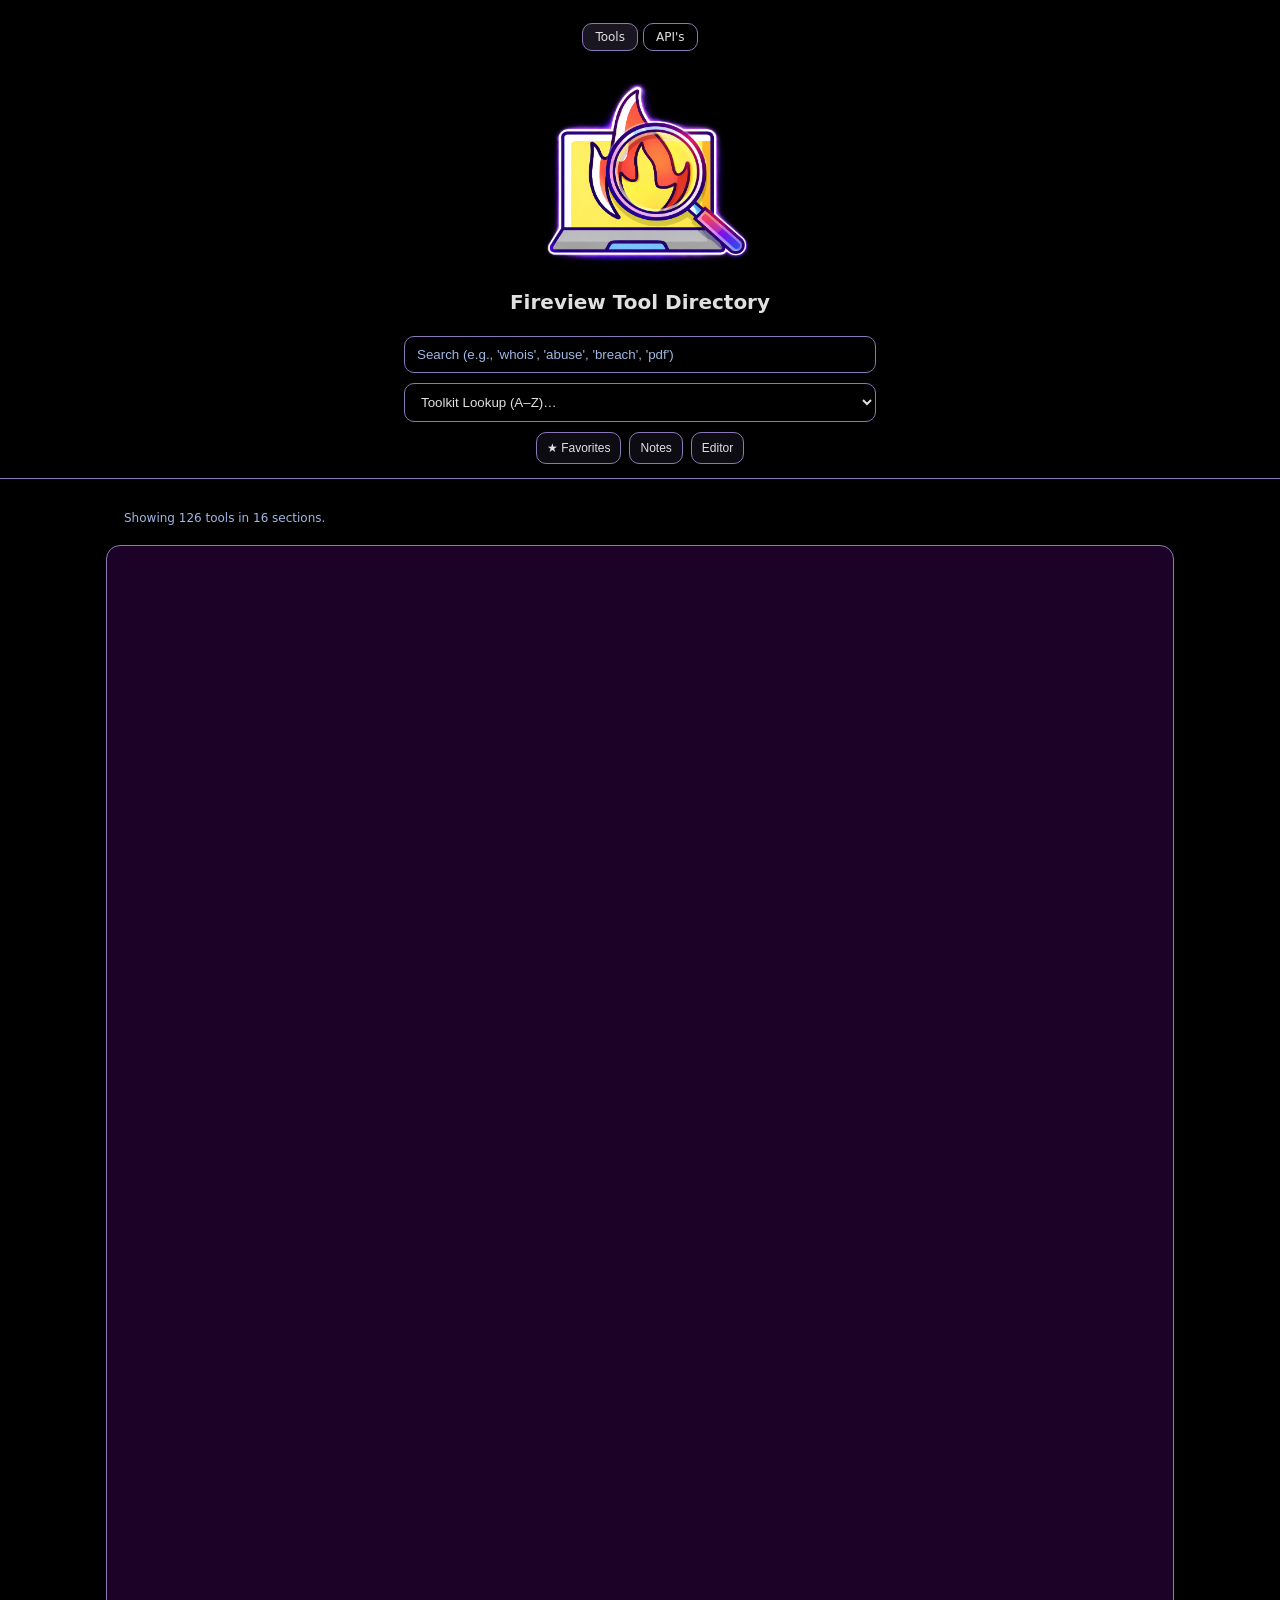
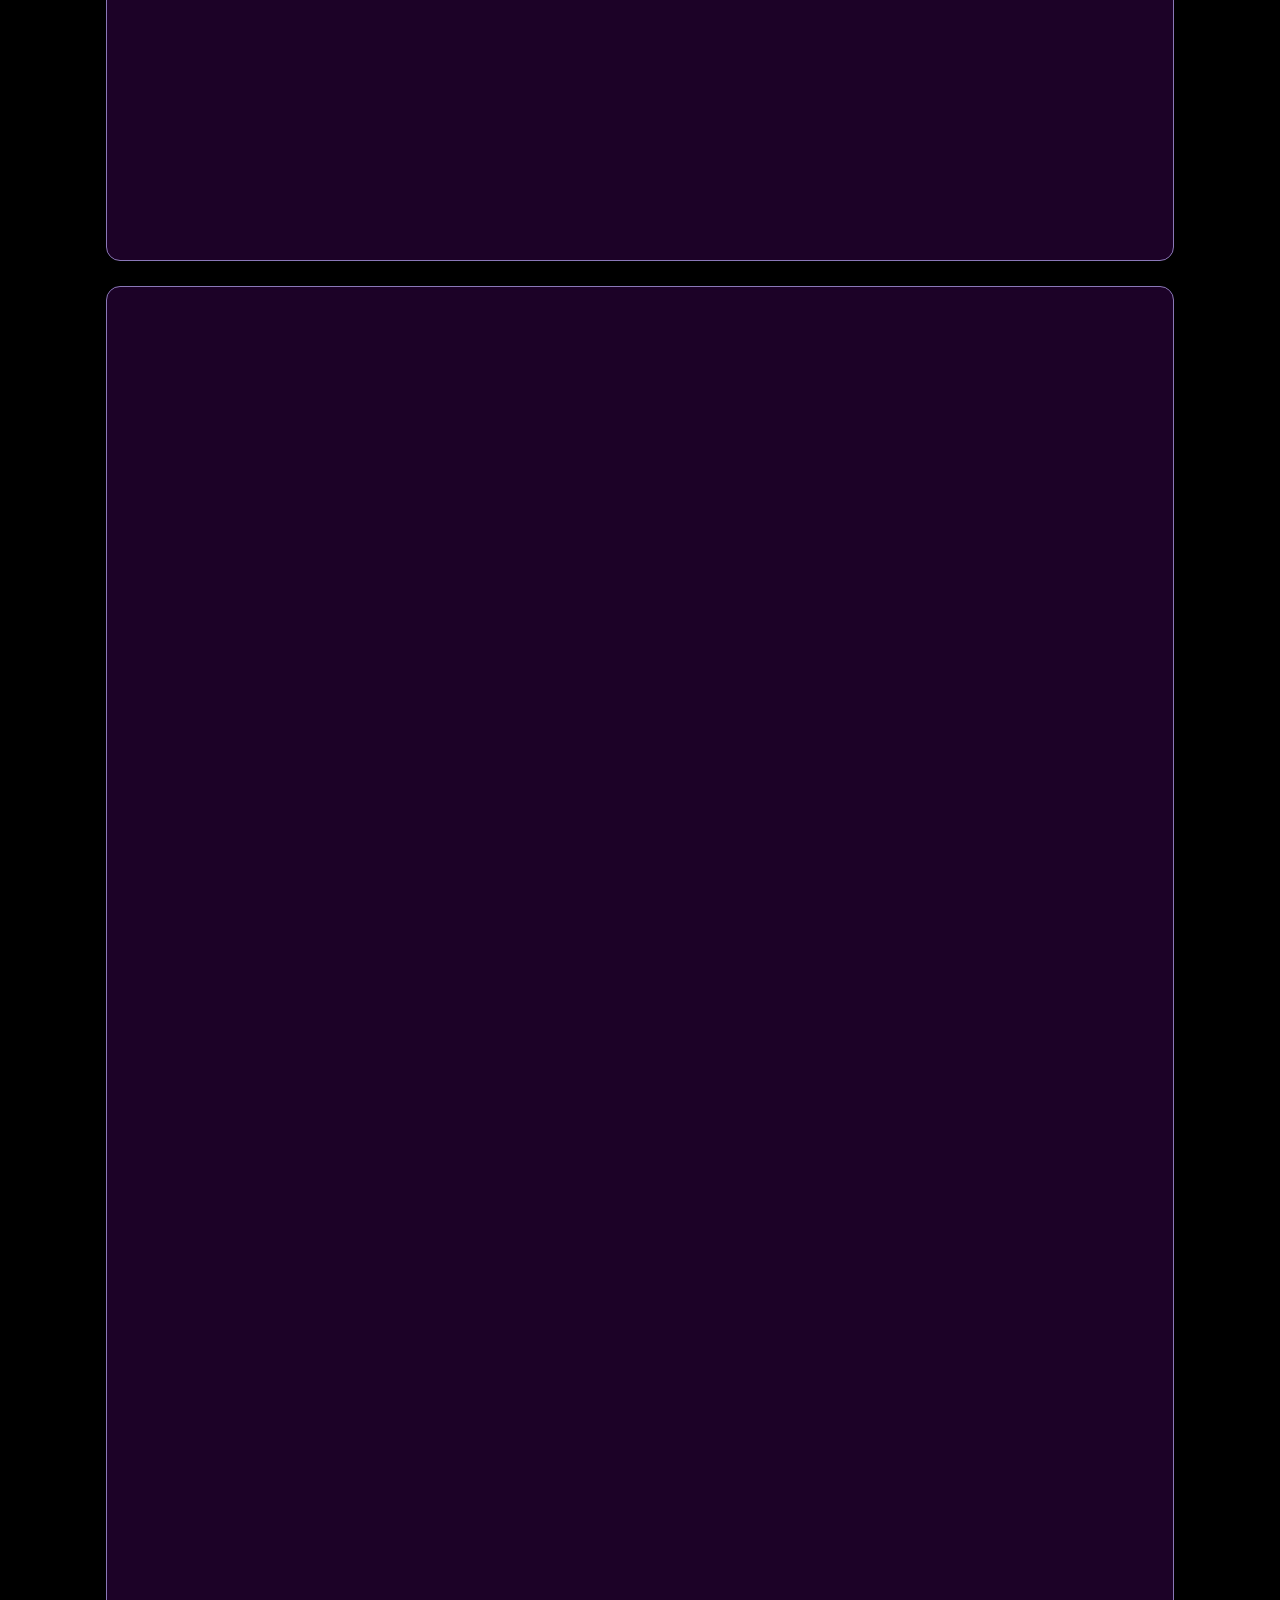
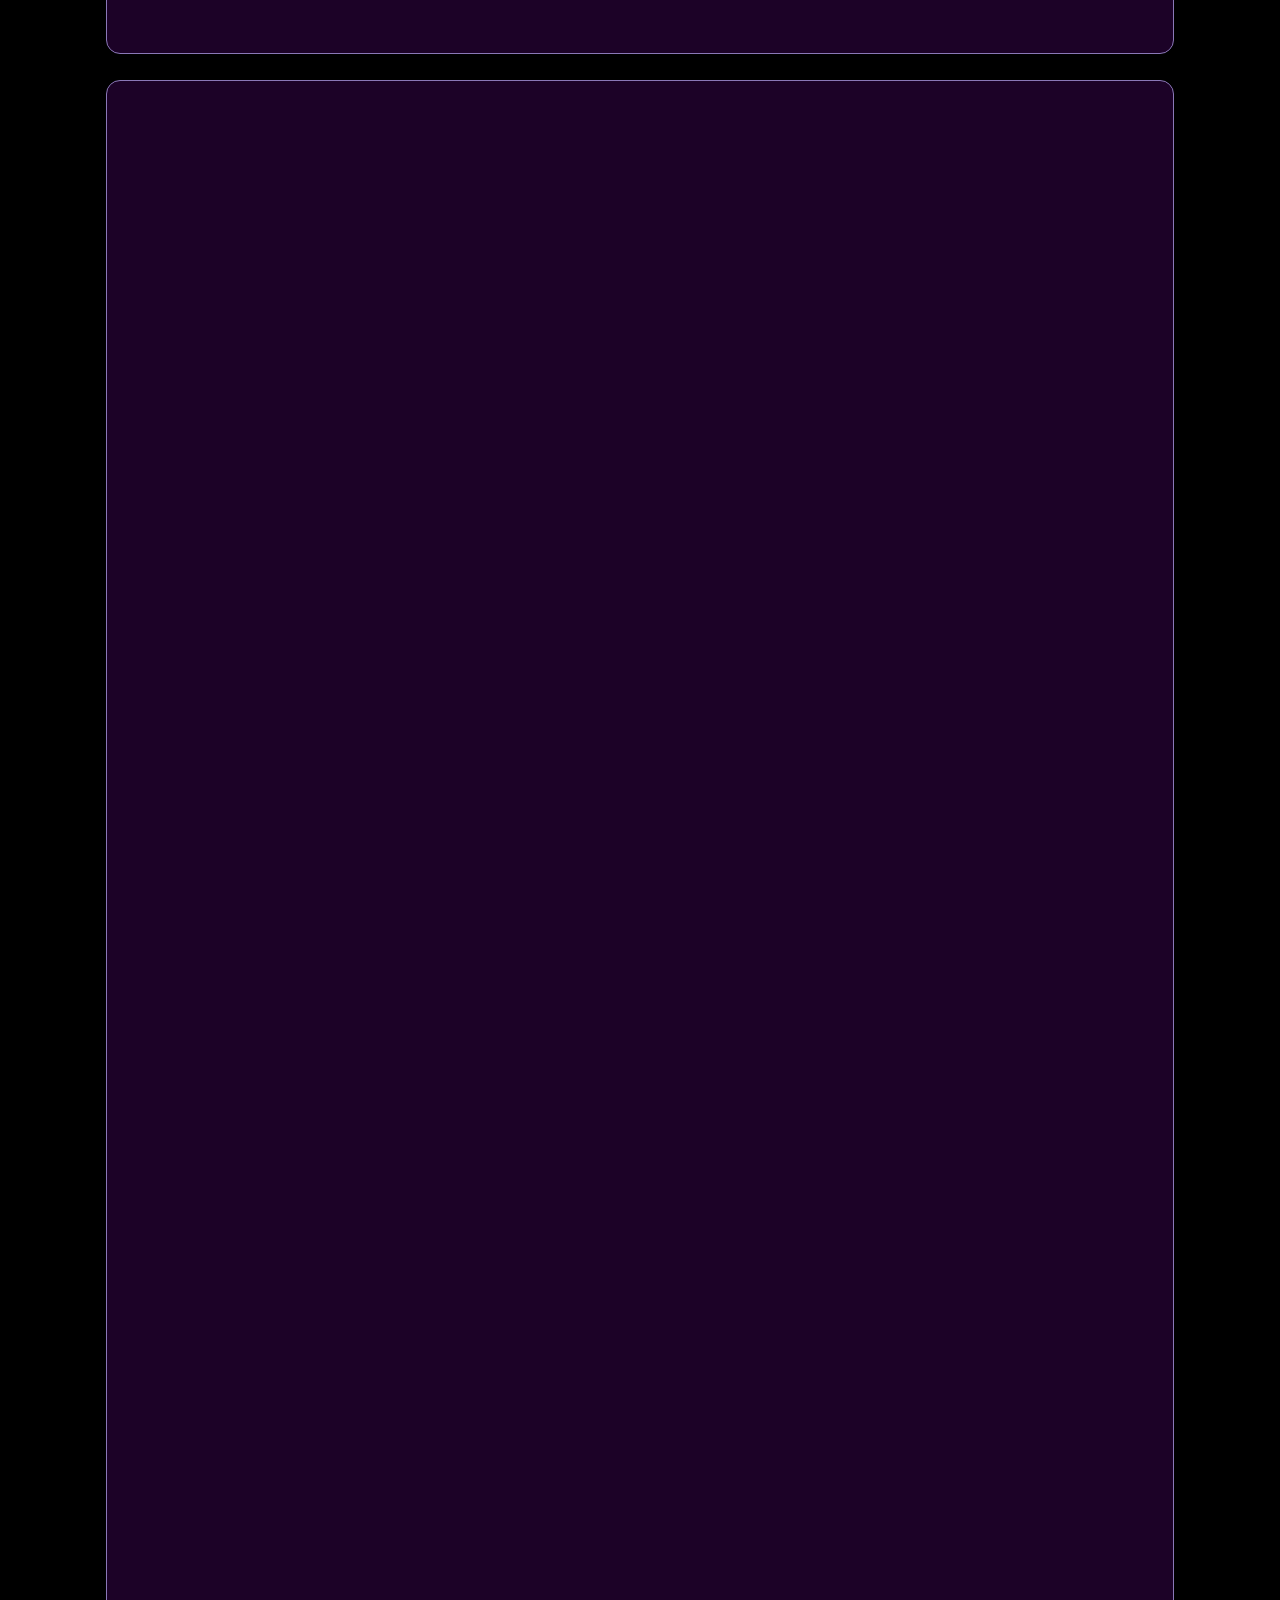
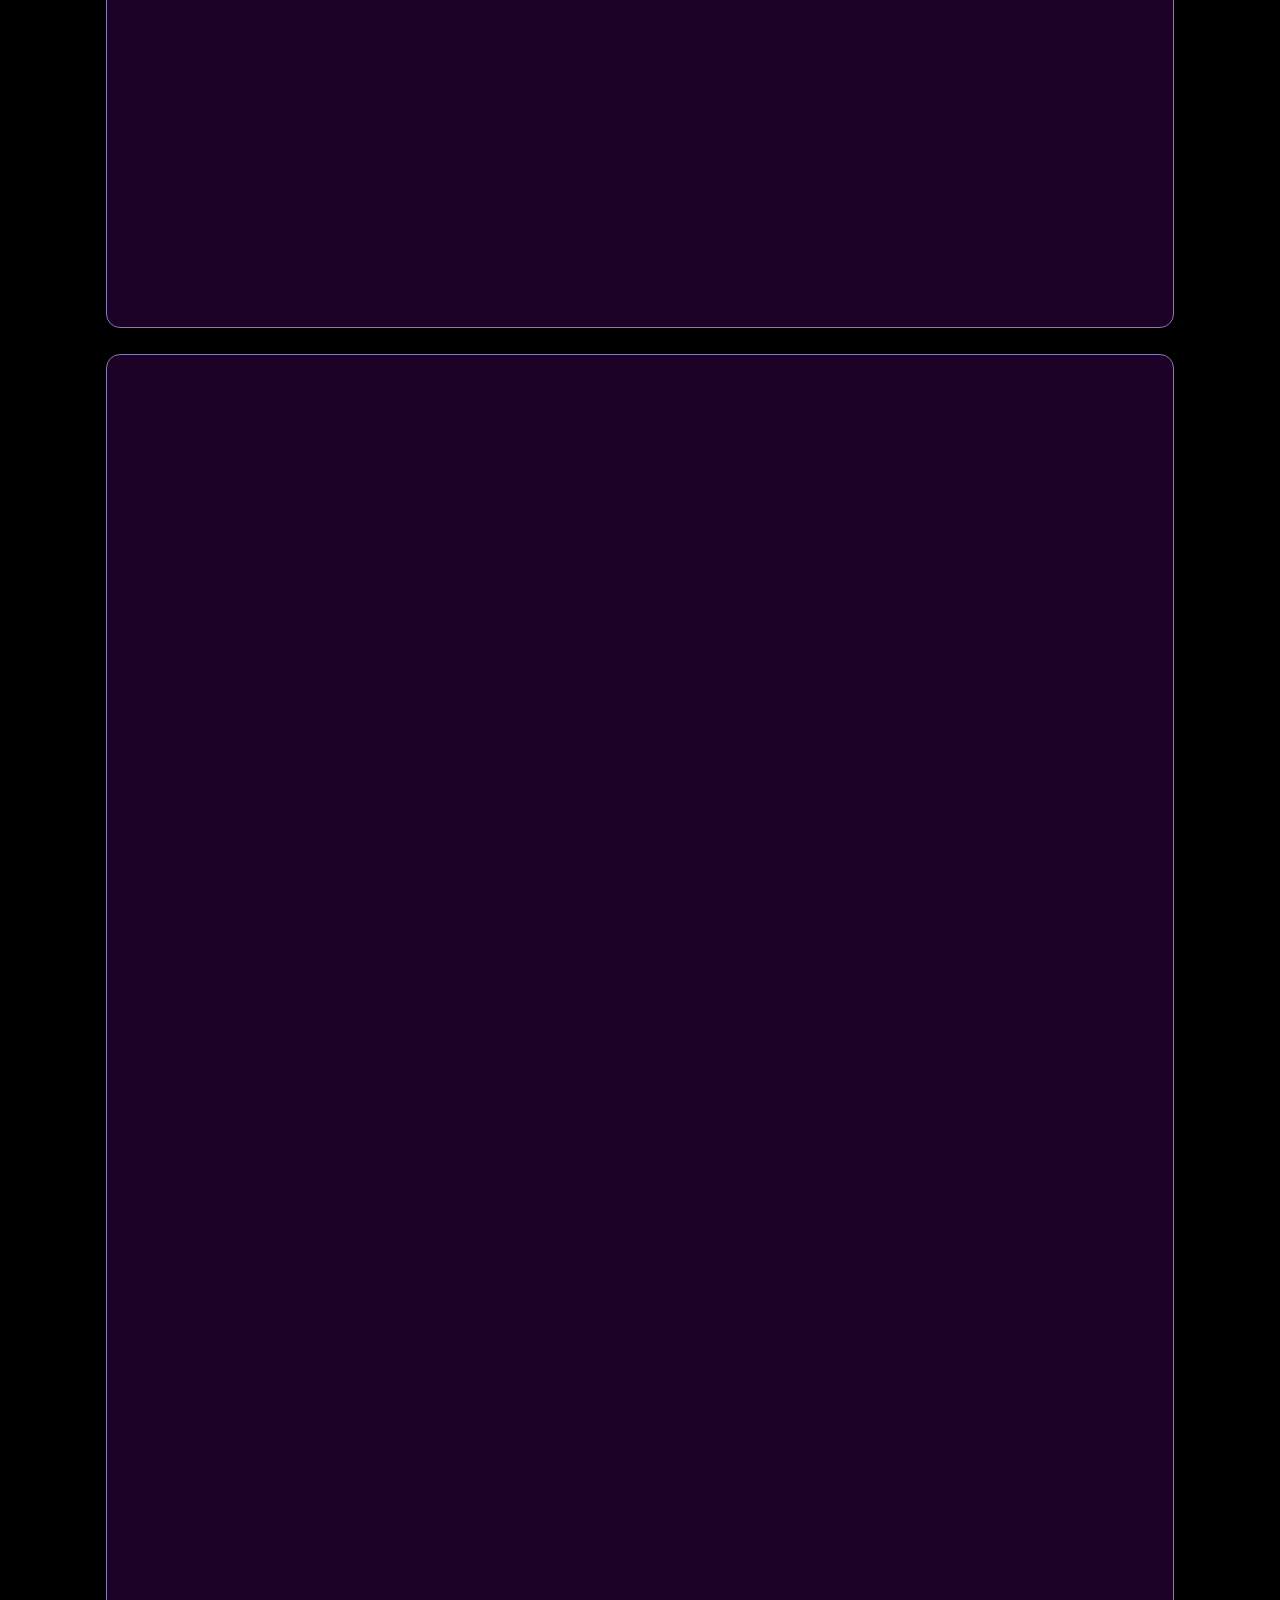
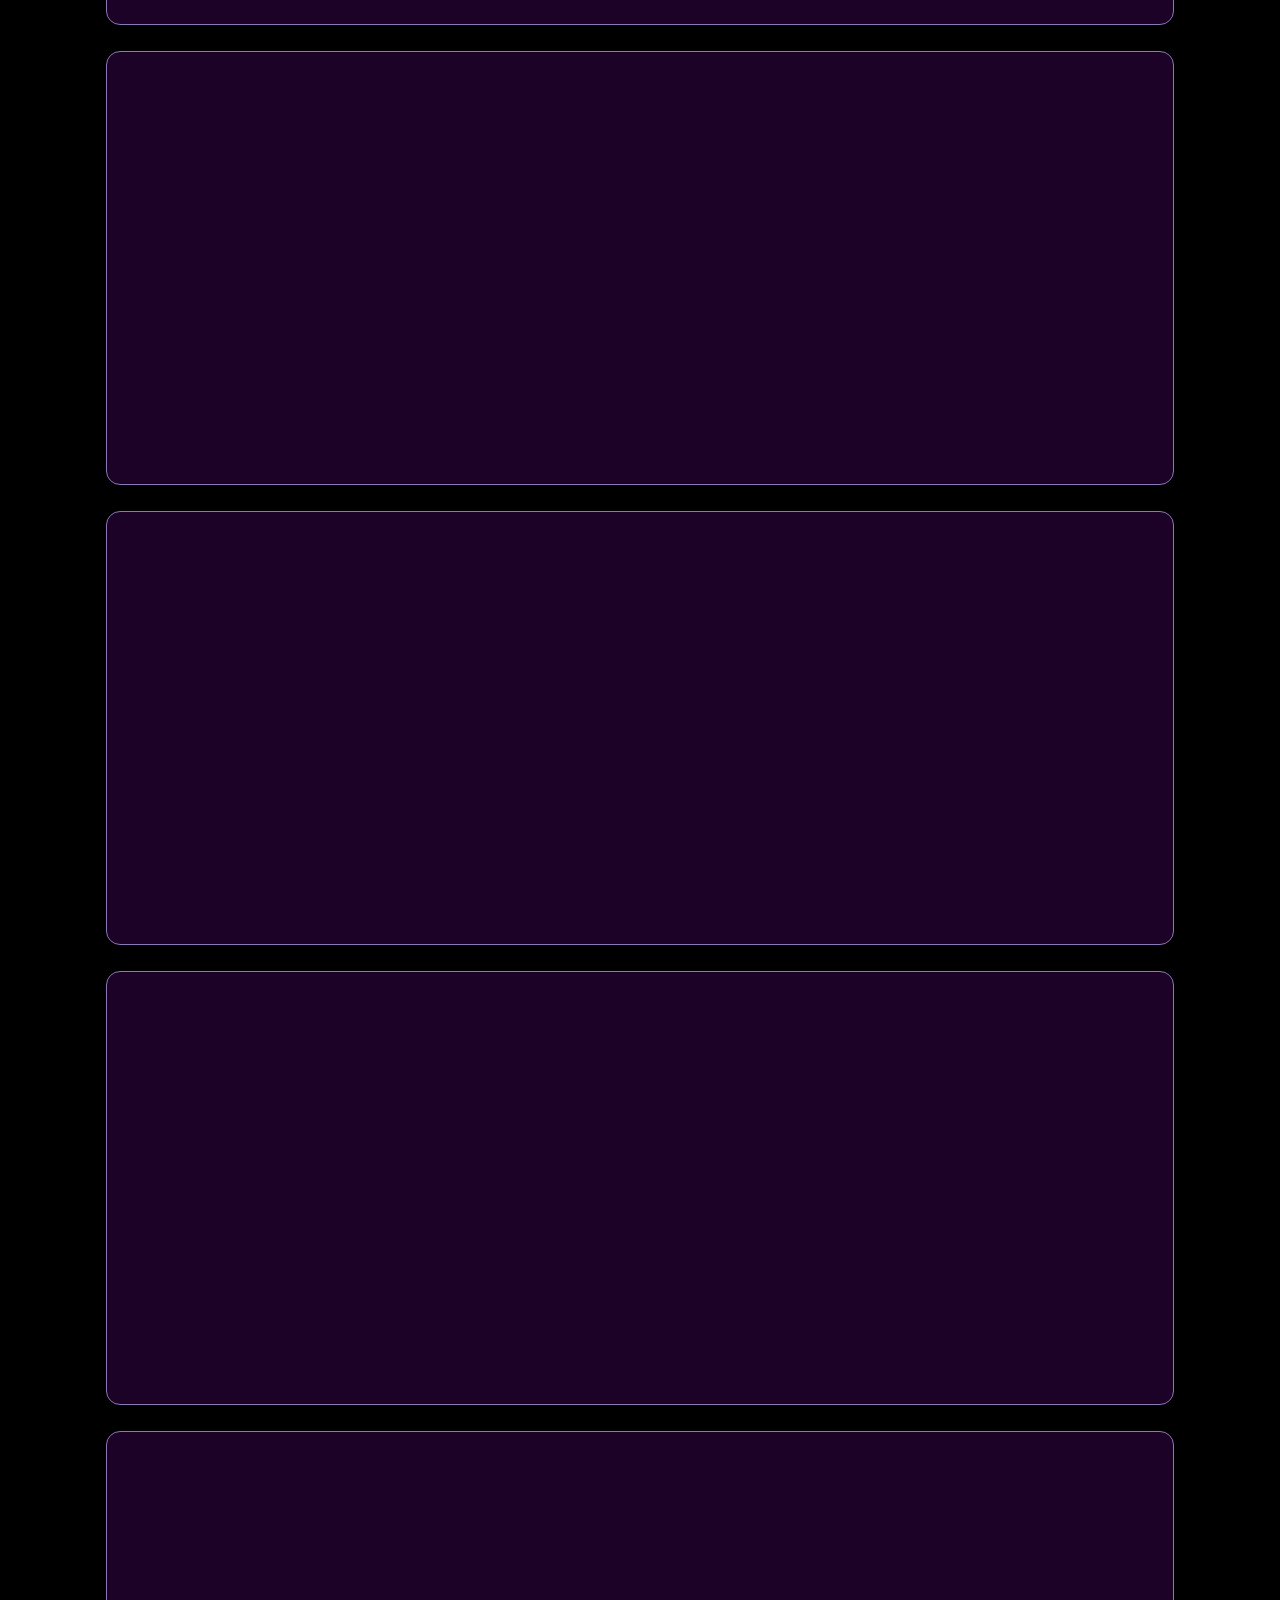
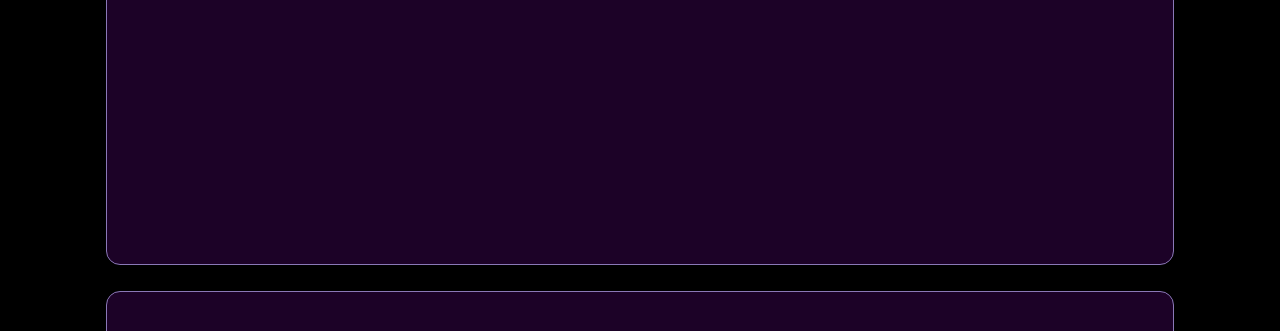
==== commit 39dbdf59: "Update index.html" ====
--- a/index.html
+++ b/index.html
@@ -747,7 +747,6 @@
 <span class="pill"></span>
 </div>
 </li>
-
 </ul>
 </section>
 <section data-category="Utilities: Decode, Convert &amp; Generate" id="utilities-decode-convert-and-generate"><h2>Utilities: Decode, Convert &amp; Generate</h2>
@@ -819,7 +818,8 @@
 </div>
 </li>
 </ul>
-</section><section data-category="Monitoring &amp; Outages" id="monitoring-and-outages"><h2>Monitoring &amp; Outages</h2>
+</section>
+<section data-category="Monitoring &amp; Outages" id="monitoring-and-outages"><h2>Monitoring &amp; Outages</h2>
 <ul>
 <li class="tool" data-title="dns nameserver performance benchmark grc.com https://www.grc.com/dns/benchmark.htm">
 <div class="link">DNS Nameserver Performance Benchmark</div>
@@ -854,7 +854,6 @@
 </ul>
 </section>
 <section data-category="Link Tracking &amp; IP Loggers (Use Ethically)" id="link-tracking-and-ip-loggers-use-ethically"><h2>Link Tracking &amp; IP Loggers (Use Ethically)</h2>
-<div class="note">Use lawfully and ethically. Do not use for harassment, stalking, or unauthorized tracking.</div>
 <ul>
 <li class="tool" data-title="grabify grabify.link https://grabify.link/">
 <div class="link">Grabify - IP Grabber URL Generator</div>
@@ -875,8 +874,8 @@
 The tools compiled on this page consist of general OSINT and Blue/Red Team Resources and have not been verified for safety or authenticity (except where indicated). Use all resources at own risk.
 This site was created as a hobby/side-project for educational and entertainment purposes only and is not intended for official or business use. 
 
-Resources Last Verified: 2/21/2026
-Site Last Updated: 2/18/2026
+Resources Last Verified: 3/1/2026
+Site Last Updated: 3/1/2026
 Contact: fireview.me (at) gmail 
 </footer>
 <!-- NOTES PANEL --> 
